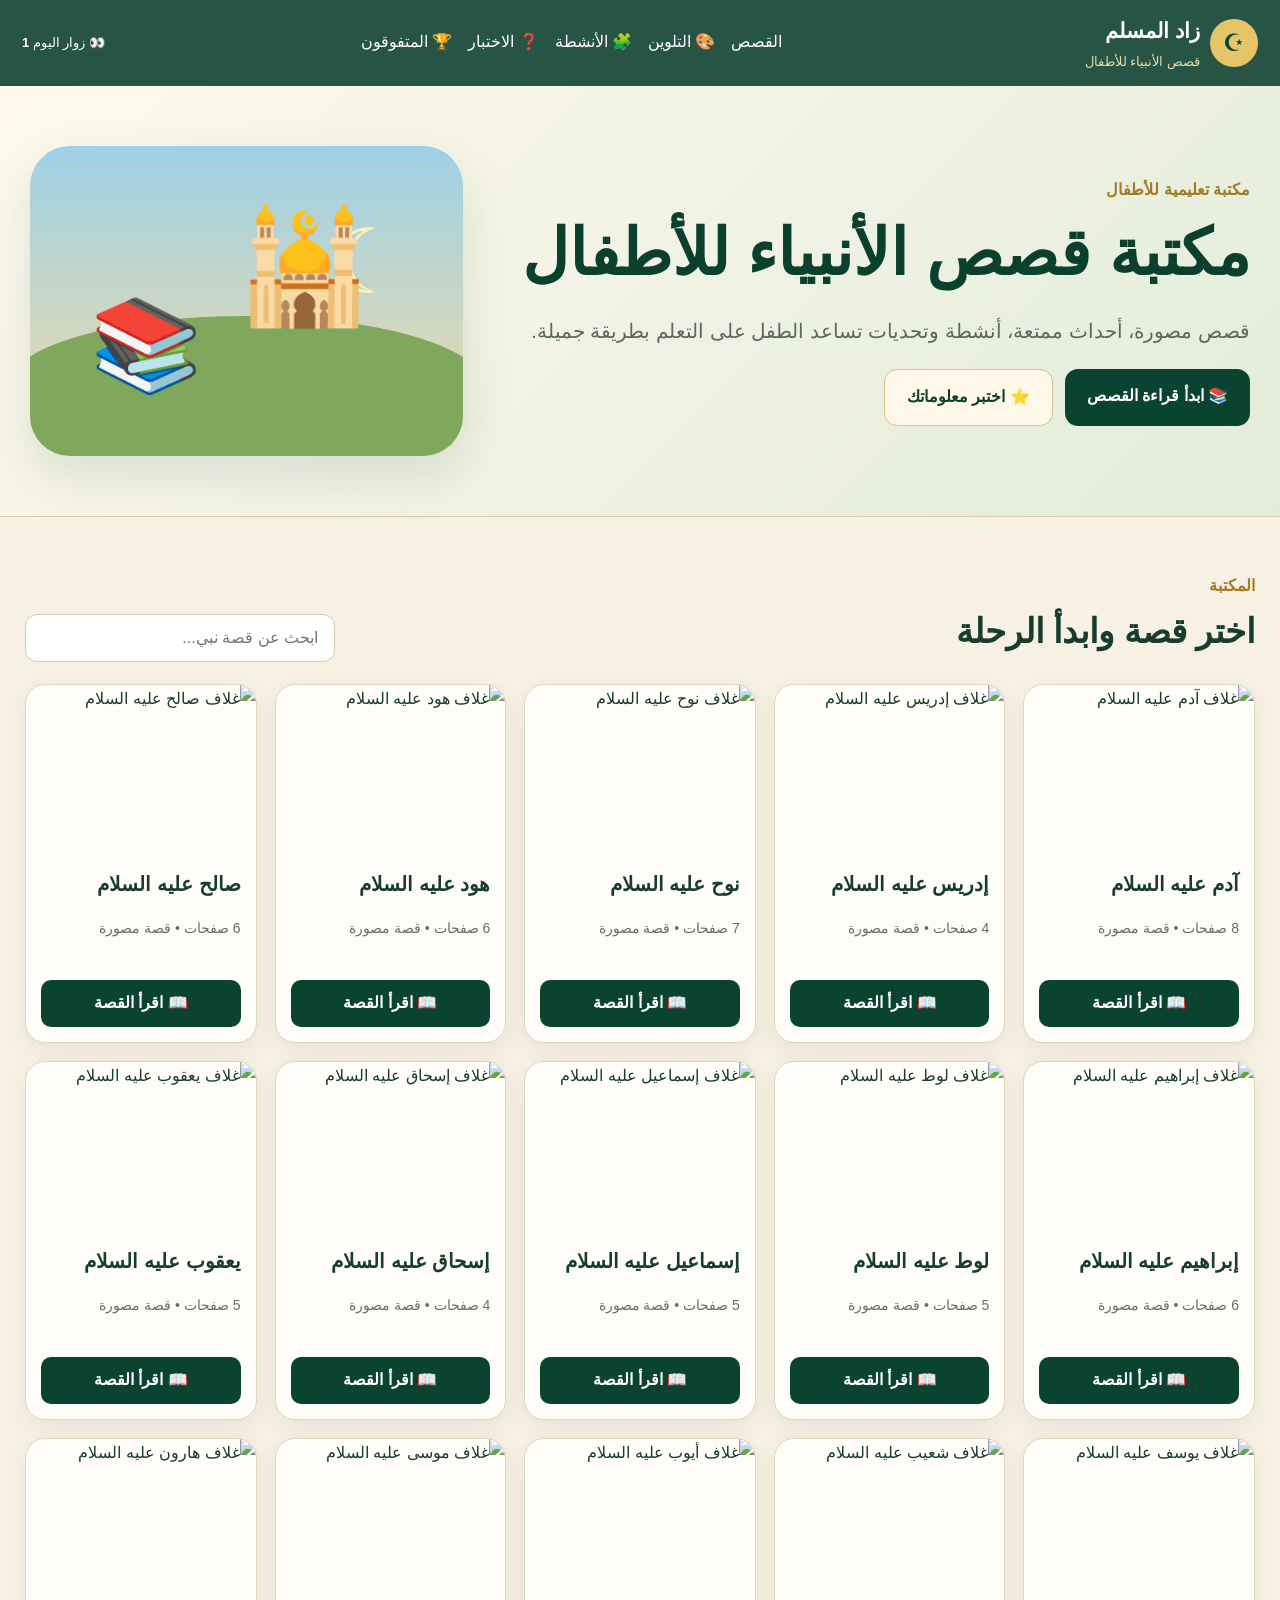
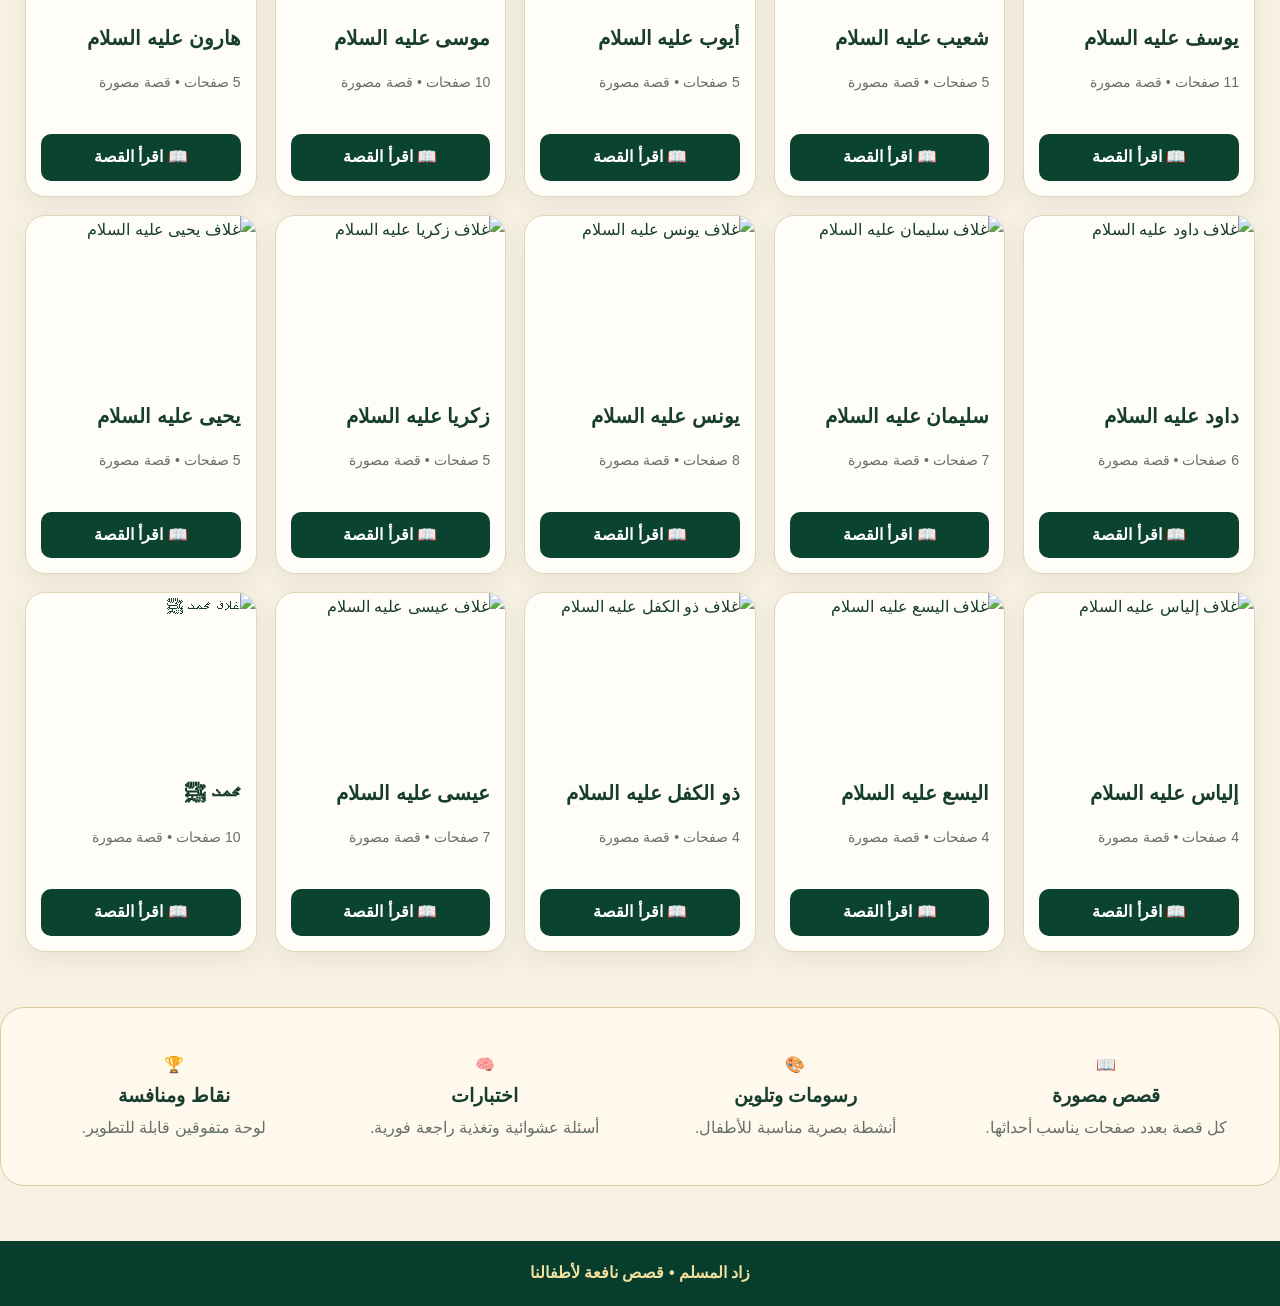
==== index.html @ 781643db "Add files via upload" ====
<!doctype html><html lang="ar" dir="rtl"><head>
<meta charset="utf-8"><meta name="viewport" content="width=device-width,initial-scale=1">
<title>زاد المسلم | مكتبة قصص الأنبياء للأطفال</title><meta name="description" content="مكتبة قصص الأنبياء للأطفال مع أنشطة وتلوين واختبارات تفاعلية.">
<link rel="stylesheet" href="style.css"></head><body>
<header class="site-header"><div class="topbar">
<a class="brand" href="index.html"><span class="logo">☪</span><span><b>زاد المسلم</b><small>قصص الأنبياء للأطفال</small></span></a>
<nav><a href="#stories">القصص</a><a href="coloring.html">🎨 التلوين</a><a href="activities.html">🧩 الأنشطة</a><a href="quiz.html">❓ الاختبار</a><a href="leaderboard.html">🏆 المتفوقون</a></nav>
<div class="stats">👀 زوار اليوم <b id="visits">0</b></div></div></header>
<section class="hero"><div class="hero-inner"><div><span class="pill">مكتبة تعليمية للأطفال</span><h1>مكتبة قصص الأنبياء للأطفال</h1><p>قصص مصورة، أحداث ممتعة، أنشطة وتحديات تساعد الطفل على التعلم بطريقة جميلة.</p><div class="hero-actions"><a class="btn" href="#stories">📚 ابدأ قراءة القصص</a><a class="btn ghost" href="quiz.html">⭐ اختبر معلوماتك</a></div></div><div class="hero-art"><div class="moon">☾</div><div class="mosque">🕌</div><div class="book">📚</div></div></div></section>
<main>
<section id="stories" class="section"><div class="section-head"><div><span class="eyebrow">المكتبة</span><h2>اختر قصة وابدأ الرحلة</h2></div><input id="search" placeholder="ابحث عن قصة نبي..."></div><div id="storyGrid" class="story-grid"></div></section>
<section class="features"><div>📖<b>قصص مصورة</b><span>كل قصة بعدد صفحات يناسب أحداثها.</span></div><div>🎨<b>رسومات وتلوين</b><span>أنشطة بصرية مناسبة للأطفال.</span></div><div>🧠<b>اختبارات</b><span>أسئلة عشوائية وتغذية راجعة فورية.</span></div><div>🏆<b>نقاط ومنافسة</b><span>لوحة متفوقين قابلة للتطوير.</span></div></section>
</main><footer>زاد المسلم • قصص نافعة لأطفالنا</footer>
<script src="app.js"></script></body></html>
---- style.css ----
*{box-sizing:border-box}body{margin:0;background:#f7f1e3;color:#173d2e;font-family:Tahoma,Arial,sans-serif;line-height:1.8}.site-header{position:sticky;top:0;z-index:10;background:#083d2cdd;backdrop-filter:blur(10px);color:#fff}.topbar{max-width:1400px;margin:auto;padding:12px 22px;display:flex;align-items:center;gap:24px}.brand{display:flex;align-items:center;gap:10px;color:#fff;text-decoration:none;min-width:220px}.brand .logo{width:48px;height:48px;border-radius:50%;background:#e5c568;color:#0b422f;display:grid;place-items:center;font-size:24px}.brand b{display:block;font-size:21px}.brand small{display:block;color:#e8dba9}.topbar nav{display:flex;gap:16px;flex:1;justify-content:center}.topbar nav a,.reader-top a{color:#fff;text-decoration:none}.stats{font-size:13px;white-space:nowrap}.hero{background:linear-gradient(135deg,#fff9ed,#e2ecd9);border-bottom:1px solid #ddceab}.hero-inner{max-width:1400px;margin:auto;padding:60px 30px;display:grid;grid-template-columns:1.4fr .8fr;gap:30px;align-items:center}.pill,.eyebrow{color:#a27b27;font-weight:700}.hero h1{font-size:clamp(34px,5vw,64px);line-height:1.25;margin:8px 0;color:#0b3f2e}.hero p{font-size:20px;color:#59685d;max-width:750px}.hero-actions{display:flex;gap:12px;flex-wrap:wrap}.btn{border:0;background:#0a432f;color:white;padding:13px 22px;border-radius:13px;text-decoration:none;font-weight:700;cursor:pointer;font-size:16px}.btn.ghost{background:#fff8e8;color:#0a432f;border:1px solid #d8c28b}.hero-art{height:310px;border-radius:40px;background:linear-gradient(#9ed0e8,#f2dca7);position:relative;overflow:hidden;box-shadow:0 20px 50px #163c2c20}.hero-art:before{content:"";position:absolute;bottom:0;left:-5%;width:110%;height:45%;background:#7fa85c;border-radius:50% 50% 0 0}.moon{position:absolute;top:35px;right:55px;font-size:90px;color:#fff0ad}.mosque{position:absolute;bottom:90px;right:90px;font-size:110px}.book{position:absolute;bottom:30px;left:60px;font-size:90px}.section{max-width:1400px;margin:auto;padding:55px 25px}.section-head{display:flex;justify-content:space-between;align-items:end;gap:20px;margin-bottom:22px}.section h1,.section h2{margin:0;font-size:34px}.section-head input,.quiz-card input,.quiz-card select{padding:14px 16px;border:1px solid #d8caa8;border-radius:12px;background:#fff;font-size:16px}.section-head input{width:310px}.story-grid{display:grid;grid-template-columns:repeat(5,1fr);gap:18px}.story-card{background:#fffdf8;border:1px solid #e2d6b9;border-radius:20px;overflow:hidden;box-shadow:0 8px 24px #163c2c12;transition:.2s}.story-card:hover{transform:translateY(-4px);box-shadow:0 15px 35px #163c2c20}.story-card img{width:100%;display:block;aspect-ratio:1.38;object-fit:cover}.story-body{padding:15px}.story-body h3{margin:0 0 6px;font-size:20px}.story-body p{color:#667066;font-size:14px;min-height:50px}.story-body a{display:block;text-align:center;background:#0a432f;color:white;padding:9px;border-radius:10px;text-decoration:none;font-weight:bold}.features{max-width:1350px;margin:0 auto 55px;padding:25px;display:grid;grid-template-columns:repeat(4,1fr);gap:15px;background:#fff9ed;border:1px solid #dccb9e;border-radius:24px}.features div{padding:18px;text-align:center}.features b,.features span{display:block}.features b{font-size:19px}.features span{color:#667066}.reader-top{background:#073d2d;color:#fff;padding:14px 5%;display:flex;justify-content:space-between;align-items:center}.reader{max-width:1000px;margin:35px auto;padding:0 20px}.reader-progress{height:8px;background:#e3dac5;border-radius:99px;overflow:hidden;margin-bottom:20px}.reader-progress span{display:block;height:100%;background:#c59b3f;width:0}.page-card{background:#fffdf8;border:1px solid #dfd2b3;border-radius:25px;overflow:hidden;box-shadow:0 15px 45px #163c2c15}.page-card img{width:100%;display:block;background:#eef3df}.page-text{padding:28px}.page-text .tag{color:#a27b27;font-weight:bold}.page-text h1{font-size:34px;margin:4px 0}.page-text p{font-size:20px;color:#536157}.reader-controls{display:flex;justify-content:space-between;align-items:center;margin-top:18px}.reader-controls button{border:0;background:#0a432f;color:white;padding:11px 18px;border-radius:12px;cursor:pointer}.reader-controls button:disabled{opacity:.4}.color-grid{display:grid;grid-template-columns:repeat(4,1fr);gap:20px}.color-card{background:#fff;border:1px solid #ded3ba;border-radius:20px;padding:15px;text-align:center}.color-card img{width:100%;background:white}.color-card a{display:block;background:#0a432f;color:#fff;text-decoration:none;padding:9px;border-radius:10px}.activity-grid{display:grid;grid-template-columns:repeat(3,1fr);gap:20px}.activity{background:#fffdf8;border:1px solid #dfd2b3;border-radius:22px;padding:35px;text-decoration:none;color:#173d2e;display:flex;flex-direction:column;gap:6px;text-align:center;font-size:42px}.activity b{font-size:22px}.activity span{font-size:15px;color:#69736b}.quiz-wrap{max-width:800px;margin:50px auto;padding:0 20px}.quiz-card,.leader-card{background:#fffdf8;border:1px solid #dfd2b3;border-radius:25px;padding:30px;box-shadow:0 15px 40px #163c2c12}.quiz-card{display:flex;flex-direction:column;gap:15px}.quiz-card h1{margin:0;font-size:38px}.quiz-card h2{font-size:27px}.quiz-meta{display:flex;justify-content:space-between;color:#8b6b27;font-weight:bold}.hidden{display:none!important}#feedback{padding:15px;border-radius:12px;font-weight:bold;min-height:25px}.success{background:#e3f2df;color:#27633c}.error{background:#f9e5df;color:#8b3d2c}.leader-card table{width:100%;border-collapse:collapse}.leader-card th,.leader-card td{padding:12px;border-bottom:1px solid #e5dcc7;text-align:center}.leader-card th{background:#f1e8d1}footer{background:#073d2d;color:#f1df9e;text-align:center;padding:18px;font-weight:bold}@media(max-width:1100px){.story-grid{grid-template-columns:repeat(3,1fr)}.topbar nav{display:none}.color-grid{grid-template-columns:repeat(2,1fr)}}@media(max-width:750px){.hero-inner{grid-template-columns:1fr}.features{grid-template-columns:1fr 1fr}.story-grid{grid-template-columns:repeat(2,1fr)}.section-head{display:block}.section-head input{margin-top:15px;width:100%}.activity-grid{grid-template-columns:1fr}.hero-art{height:230px}}@media(max-width:500px){.story-grid,.color-grid,.features{grid-template-columns:1fr}.brand{min-width:auto}.stats{display:none}.hero h1{font-size:35px}.page-text h1{font-size:27px}}
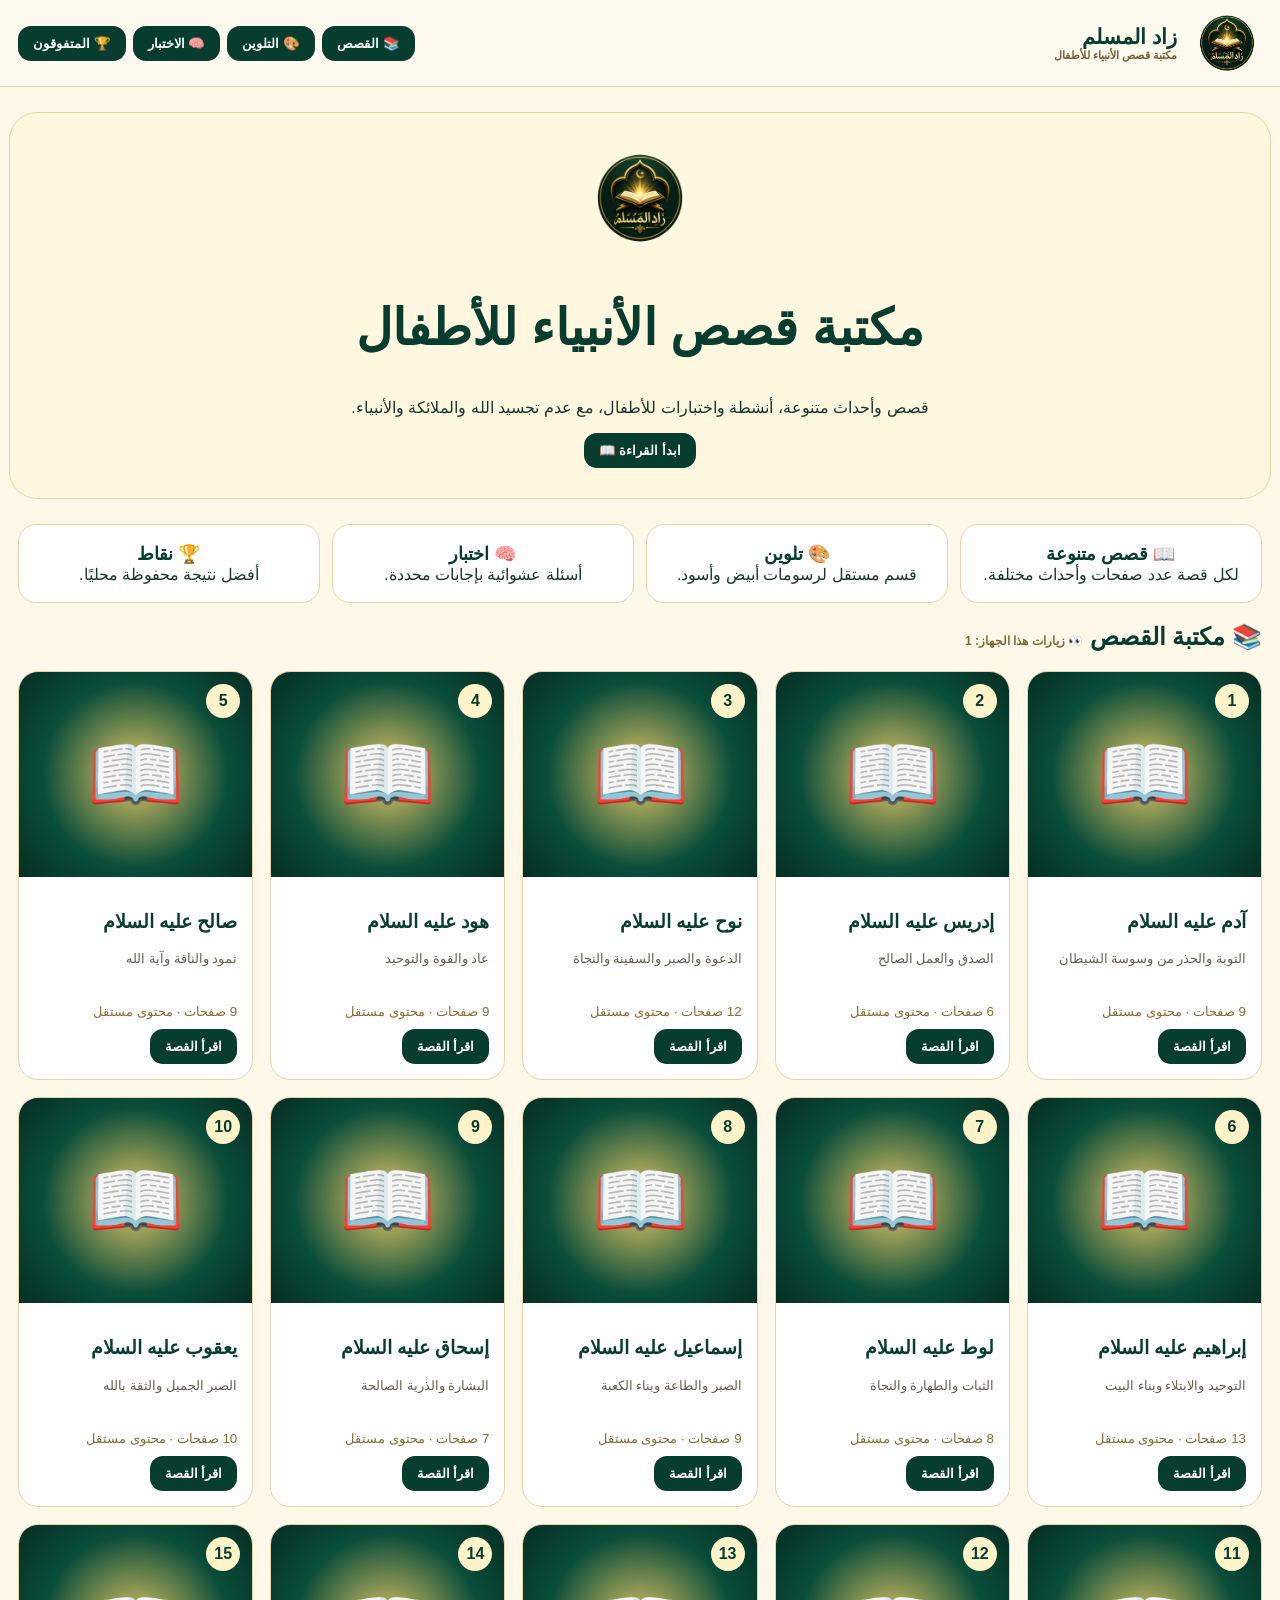
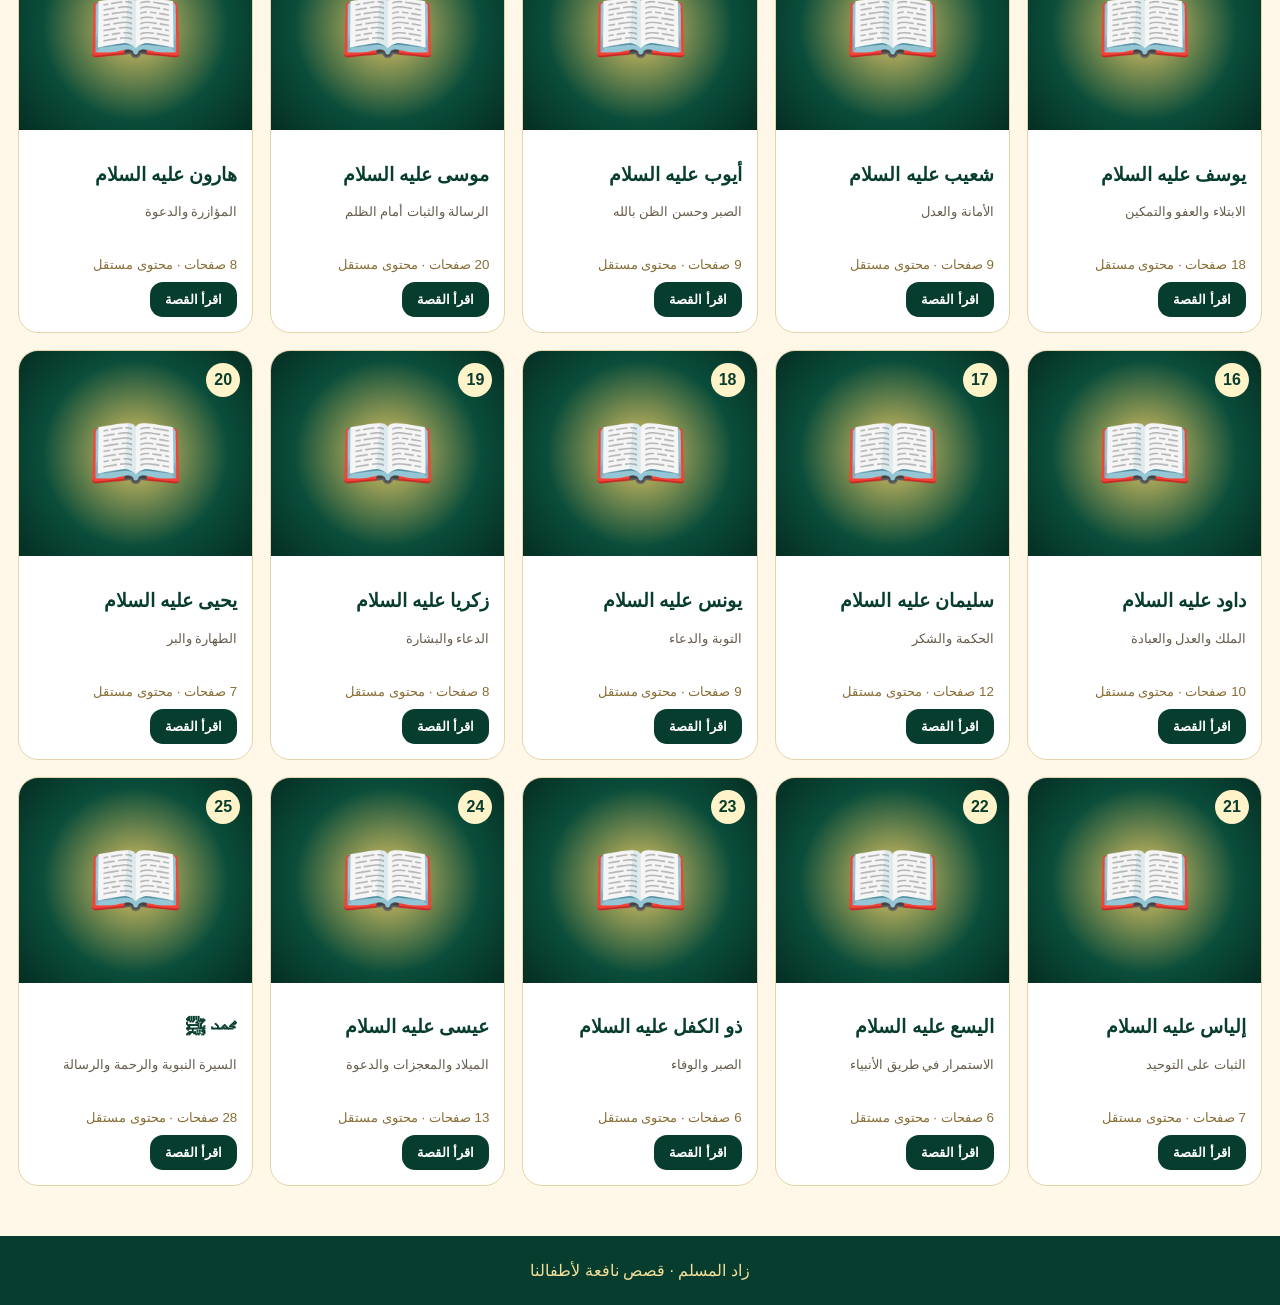
==== commit fee48407: "Add files via upload" ====
--- a/index.html
+++ b/index.html
@@ -1,14 +1,14 @@
-<!doctype html><html lang="ar" dir="rtl"><head>
-<meta charset="utf-8"><meta name="viewport" content="width=device-width,initial-scale=1">
-<title>زاد المسلم | مكتبة قصص الأنبياء للأطفال</title><meta name="description" content="مكتبة قصص الأنبياء للأطفال مع أنشطة وتلوين واختبارات تفاعلية.">
-<link rel="stylesheet" href="style.css"></head><body>
-<header class="site-header"><div class="topbar">
-<a class="brand" href="index.html"><span class="logo">☪</span><span><b>زاد المسلم</b><small>قصص الأنبياء للأطفال</small></span></a>
-<nav><a href="#stories">القصص</a><a href="coloring.html">🎨 التلوين</a><a href="activities.html">🧩 الأنشطة</a><a href="quiz.html">❓ الاختبار</a><a href="leaderboard.html">🏆 المتفوقون</a></nav>
-<div class="stats">👀 زوار اليوم <b id="visits">0</b></div></div></header>
-<section class="hero"><div class="hero-inner"><div><span class="pill">مكتبة تعليمية للأطفال</span><h1>مكتبة قصص الأنبياء للأطفال</h1><p>قصص مصورة، أحداث ممتعة، أنشطة وتحديات تساعد الطفل على التعلم بطريقة جميلة.</p><div class="hero-actions"><a class="btn" href="#stories">📚 ابدأ قراءة القصص</a><a class="btn ghost" href="quiz.html">⭐ اختبر معلوماتك</a></div></div><div class="hero-art"><div class="moon">☾</div><div class="mosque">🕌</div><div class="book">📚</div></div></div></section>
-<main>
-<section id="stories" class="section"><div class="section-head"><div><span class="eyebrow">المكتبة</span><h2>اختر قصة وابدأ الرحلة</h2></div><input id="search" placeholder="ابحث عن قصة نبي..."></div><div id="storyGrid" class="story-grid"></div></section>
-<section class="features"><div>📖<b>قصص مصورة</b><span>كل قصة بعدد صفحات يناسب أحداثها.</span></div><div>🎨<b>رسومات وتلوين</b><span>أنشطة بصرية مناسبة للأطفال.</span></div><div>🧠<b>اختبارات</b><span>أسئلة عشوائية وتغذية راجعة فورية.</span></div><div>🏆<b>نقاط ومنافسة</b><span>لوحة متفوقين قابلة للتطوير.</span></div></section>
-</main><footer>زاد المسلم • قصص نافعة لأطفالنا</footer>
-<script src="app.js"></script></body></html>+<!doctype html><html lang="ar" dir="rtl"><head><meta charset="utf-8"><meta name="viewport" content="width=device-width,initial-scale=1"><title>زاد المسلم | مكتبة قصص الأنبياء للأطفال</title>
+<style>
+body{margin:0;font-family:Arial,sans-serif;background:#fff8e8;color:#17372d}header{background:#fffaf0;border-bottom:1px solid #e6d4a9;position:sticky;top:0;z-index:5}.nav{max-width:1250px;margin:auto;padding:8px 18px;display:flex;align-items:center;gap:15px}.logo{width:70px;height:70px;object-fit:contain}.brand{font-size:21px;font-weight:900;color:#073d2e}.brand small{display:block;font-size:11px;color:#765f35}nav{margin-right:auto;display:flex;gap:7px}button{border:0;border-radius:13px;padding:10px 15px;background:#073d2e;color:#fff;font-weight:bold;cursor:pointer}.hero{max-width:1200px;margin:25px auto;padding:30px;text-align:center;border:1px solid #e6d4a9;border-radius:28px;background:#fff7df}.hero img{width:110px}h1{color:#073d2e;font-size:clamp(28px,5vw,50px)}main{max-width:1250px;margin:auto;padding:0 18px 50px}.features{display:grid;grid-template-columns:repeat(auto-fit,minmax(200px,1fr));gap:12px;margin:20px 0}.feature{padding:18px;text-align:center;background:#fff;border:1px solid #e6d4a9;border-radius:18px}.feature b{display:block;color:#073d2e;font-size:18px}.grid{display:grid;grid-template-columns:repeat(auto-fit,minmax(220px,1fr));gap:17px}.card{background:#fff;border:1px solid #e6d4a9;border-radius:20px;overflow:hidden}.cover{height:205px;background:radial-gradient(circle,#e8c965,#0a4d3a 60%,#052e23);display:grid;place-items:center;position:relative;color:#fff1bd}.cover span{font-size:78px}.cover b{position:absolute;top:12px;right:12px;background:#fff3c9;color:#073d2e;border-radius:50%;width:34px;height:34px;display:grid;place-items:center}.body{padding:15px}.body h3{color:#073d2e}.body p{font-size:13px;min-height:40px;color:#665d4d}.body small{display:block;margin-bottom:10px;color:#876d35}.modal{position:fixed;inset:0;background:#00140dcc;display:none;align-items:center;justify-content:center;padding:15px;z-index:20}.modal.on{display:flex}.panel{background:#fffaf0;border-radius:24px;padding:22px;max-width:900px;width:100%;max-height:92vh;overflow:auto;position:relative}.x{position:absolute;left:12px;top:12px;border-radius:50%;background:#eadfc7;color:#073d2e}.bar{height:9px;background:#eadfca;border-radius:8px;overflow:hidden}.bar i{display:block;height:100%;background:#d7ad42}.scene{height:320px;margin:15px 0;border-radius:20px;background:linear-gradient(135deg,#0a4d3a,#e4bf61,#fff0b7);display:grid;place-items:center;color:#fff;font-size:35px;text-align:center}.scene small{display:block;font-size:14px;background:#ffffffdd;color:#25453a;padding:8px;border-radius:10px}.text{font-size:18px;line-height:2}.navbtn{display:flex;justify-content:space-between;align-items:center}.opt{display:block;width:100%;margin:9px 0;text-align:right;background:#f1e8d3;color:#073d2e}.good{background:#dff3e5;color:#126138;padding:12px;border-radius:10px}.bad{background:#fde0dc;color:#9d2d20;padding:12px;border-radius:10px}.paint{display:grid;grid-template-columns:repeat(auto-fit,minmax(160px,1fr));gap:14px}.paint>div{background:#fff;border:1px dashed #555;border-radius:15px;padding:12px;text-align:center}.line{height:140px;border:2px solid #222;border-radius:10px;display:grid;place-items:center;font-size:75px;filter:grayscale(1)}footer{background:#073d2e;color:#f5df9b;text-align:center;padding:25px}@media(max-width:700px){nav{display:none}.logo{width:58px;height:58px}.scene{height:230px}}
+</style></head><body>
+<header><div class="nav"><img class="logo" src="assets/logo.png"><div class="brand">زاد المسلم<small>مكتبة قصص الأنبياء للأطفال</small></div><nav><button onclick="go('library')">📚 القصص</button><button onclick="paint()">🎨 التلوين</button><button onclick="quiz()">🧠 الاختبار</button><button onclick="rank()">🏆 المتفوقون</button></nav></div></header>
+<section class="hero"><img src="assets/logo.png"><h1>مكتبة قصص الأنبياء للأطفال</h1><p>قصص وأحداث متنوعة، أنشطة واختبارات للأطفال، مع عدم تجسيد الله والملائكة والأنبياء.</p><button onclick="go('library')">ابدأ القراءة 📖</button></section>
+<main><div class="features"><div class="feature"><b>📖 قصص متنوعة</b>لكل قصة عدد صفحات وأحداث مختلفة.</div><div class="feature"><b>🎨 تلوين</b>قسم مستقل لرسومات أبيض وأسود.</div><div class="feature"><b>🧠 اختبار</b>أسئلة عشوائية بإجابات محددة.</div><div class="feature"><b>🏆 نقاط</b>أفضل نتيجة محفوظة محليًا.</div></div><section id="library"><h2 style="color:#073d2e">📚 مكتبة القصص <span id="visits" style="font-size:12px;color:#806a38"></span></h2><div class="grid"><article class="card"><div class="cover"><b>1</b><span>📖</span></div><div class="body"><h3>آدم عليه السلام</h3><p>التوبة والحذر من وسوسة الشيطان</p><small>9 صفحات · محتوى مستقل</small><button onclick="readStory(1)">اقرأ القصة</button></div></article><article class="card"><div class="cover"><b>2</b><span>📖</span></div><div class="body"><h3>إدريس عليه السلام</h3><p>الصدق والعمل الصالح</p><small>6 صفحات · محتوى مستقل</small><button onclick="readStory(2)">اقرأ القصة</button></div></article><article class="card"><div class="cover"><b>3</b><span>📖</span></div><div class="body"><h3>نوح عليه السلام</h3><p>الدعوة والصبر والسفينة والنجاة</p><small>12 صفحات · محتوى مستقل</small><button onclick="readStory(3)">اقرأ القصة</button></div></article><article class="card"><div class="cover"><b>4</b><span>📖</span></div><div class="body"><h3>هود عليه السلام</h3><p>عاد والقوة والتوحيد</p><small>9 صفحات · محتوى مستقل</small><button onclick="readStory(4)">اقرأ القصة</button></div></article><article class="card"><div class="cover"><b>5</b><span>📖</span></div><div class="body"><h3>صالح عليه السلام</h3><p>ثمود والناقة وآية الله</p><small>9 صفحات · محتوى مستقل</small><button onclick="readStory(5)">اقرأ القصة</button></div></article><article class="card"><div class="cover"><b>6</b><span>📖</span></div><div class="body"><h3>إبراهيم عليه السلام</h3><p>التوحيد والابتلاء وبناء البيت</p><small>13 صفحات · محتوى مستقل</small><button onclick="readStory(6)">اقرأ القصة</button></div></article><article class="card"><div class="cover"><b>7</b><span>📖</span></div><div class="body"><h3>لوط عليه السلام</h3><p>الثبات والطهارة والنجاة</p><small>8 صفحات · محتوى مستقل</small><button onclick="readStory(7)">اقرأ القصة</button></div></article><article class="card"><div class="cover"><b>8</b><span>📖</span></div><div class="body"><h3>إسماعيل عليه السلام</h3><p>الصبر والطاعة وبناء الكعبة</p><small>9 صفحات · محتوى مستقل</small><button onclick="readStory(8)">اقرأ القصة</button></div></article><article class="card"><div class="cover"><b>9</b><span>📖</span></div><div class="body"><h3>إسحاق عليه السلام</h3><p>البشارة والذرية الصالحة</p><small>7 صفحات · محتوى مستقل</small><button onclick="readStory(9)">اقرأ القصة</button></div></article><article class="card"><div class="cover"><b>10</b><span>📖</span></div><div class="body"><h3>يعقوب عليه السلام</h3><p>الصبر الجميل والثقة بالله</p><small>10 صفحات · محتوى مستقل</small><button onclick="readStory(10)">اقرأ القصة</button></div></article><article class="card"><div class="cover"><b>11</b><span>📖</span></div><div class="body"><h3>يوسف عليه السلام</h3><p>الابتلاء والعفو والتمكين</p><small>18 صفحات · محتوى مستقل</small><button onclick="readStory(11)">اقرأ القصة</button></div></article><article class="card"><div class="cover"><b>12</b><span>📖</span></div><div class="body"><h3>شعيب عليه السلام</h3><p>الأمانة والعدل</p><small>9 صفحات · محتوى مستقل</small><button onclick="readStory(12)">اقرأ القصة</button></div></article><article class="card"><div class="cover"><b>13</b><span>📖</span></div><div class="body"><h3>أيوب عليه السلام</h3><p>الصبر وحسن الظن بالله</p><small>9 صفحات · محتوى مستقل</small><button onclick="readStory(13)">اقرأ القصة</button></div></article><article class="card"><div class="cover"><b>14</b><span>📖</span></div><div class="body"><h3>موسى عليه السلام</h3><p>الرسالة والثبات أمام الظلم</p><small>20 صفحات · محتوى مستقل</small><button onclick="readStory(14)">اقرأ القصة</button></div></article><article class="card"><div class="cover"><b>15</b><span>📖</span></div><div class="body"><h3>هارون عليه السلام</h3><p>المؤازرة والدعوة</p><small>8 صفحات · محتوى مستقل</small><button onclick="readStory(15)">اقرأ القصة</button></div></article><article class="card"><div class="cover"><b>16</b><span>📖</span></div><div class="body"><h3>داود عليه السلام</h3><p>الملك والعدل والعبادة</p><small>10 صفحات · محتوى مستقل</small><button onclick="readStory(16)">اقرأ القصة</button></div></article><article class="card"><div class="cover"><b>17</b><span>📖</span></div><div class="body"><h3>سليمان عليه السلام</h3><p>الحكمة والشكر</p><small>12 صفحات · محتوى مستقل</small><button onclick="readStory(17)">اقرأ القصة</button></div></article><article class="card"><div class="cover"><b>18</b><span>📖</span></div><div class="body"><h3>يونس عليه السلام</h3><p>التوبة والدعاء</p><small>9 صفحات · محتوى مستقل</small><button onclick="readStory(18)">اقرأ القصة</button></div></article><article class="card"><div class="cover"><b>19</b><span>📖</span></div><div class="body"><h3>زكريا عليه السلام</h3><p>الدعاء والبشارة</p><small>8 صفحات · محتوى مستقل</small><button onclick="readStory(19)">اقرأ القصة</button></div></article><article class="card"><div class="cover"><b>20</b><span>📖</span></div><div class="body"><h3>يحيى عليه السلام</h3><p>الطهارة والبر</p><small>7 صفحات · محتوى مستقل</small><button onclick="readStory(20)">اقرأ القصة</button></div></article><article class="card"><div class="cover"><b>21</b><span>📖</span></div><div class="body"><h3>إلياس عليه السلام</h3><p>الثبات على التوحيد</p><small>7 صفحات · محتوى مستقل</small><button onclick="readStory(21)">اقرأ القصة</button></div></article><article class="card"><div class="cover"><b>22</b><span>📖</span></div><div class="body"><h3>اليسع عليه السلام</h3><p>الاستمرار في طريق الأنبياء</p><small>6 صفحات · محتوى مستقل</small><button onclick="readStory(22)">اقرأ القصة</button></div></article><article class="card"><div class="cover"><b>23</b><span>📖</span></div><div class="body"><h3>ذو الكفل عليه السلام</h3><p>الصبر والوفاء</p><small>6 صفحات · محتوى مستقل</small><button onclick="readStory(23)">اقرأ القصة</button></div></article><article class="card"><div class="cover"><b>24</b><span>📖</span></div><div class="body"><h3>عيسى عليه السلام</h3><p>الميلاد والمعجزات والدعوة</p><small>13 صفحات · محتوى مستقل</small><button onclick="readStory(24)">اقرأ القصة</button></div></article><article class="card"><div class="cover"><b>25</b><span>📖</span></div><div class="body"><h3>محمد ﷺ</h3><p>السيرة النبوية والرحمة والرسالة</p><small>28 صفحات · محتوى مستقل</small><button onclick="readStory(25)">اقرأ القصة</button></div></article></div></section></main>
+<footer>زاد المسلم · قصص نافعة لأطفالنا</footer>
+<div class="modal" id="modal"><div class="panel"><button class="x" onclick="closeM()">×</button><div id="modalBody"></div></div></div>
+<script>const DATA={"stories": [{"id": 1, "title": "آدم عليه السلام", "description": "التوبة والحذر من وسوسة الشيطان", "pages": [{"title": "المقدمة — آدم عليه السلام", "text": "نتابع في هذه الصفحة حدثًا من أحداث قصة آدم عليه السلام. نقرأ بهدوء ونتأمل في معاني الطاعة والصبر وحسن الخلق، ثم ننتقل إلى الحدث التالي. لكل قصة أحداثها وعدد صفحاتها المختلف.", "image": "assets/illustrations/story-01.jpg", "prompt": "premium 3D cinematic children's storybook illustration, آدم عليه السلام, المقدمة, ancient Middle Eastern environment, detailed architecture and nature, beautiful animated-film quality, warm lighting, no text, no depiction of Allah, no angels, no prophets"}, {"title": "بداية الحدث — آدم عليه السلام", "text": "نتابع في هذه الصفحة حدثًا من أحداث قصة آدم عليه السلام. نقرأ بهدوء ونتأمل في معاني الطاعة والصبر وحسن الخلق، ثم ننتقل إلى الحدث التالي. لكل قصة أحداثها وعدد صفحاتها المختلف.", "image": "assets/illustrations/story-01.jpg", "prompt": "premium 3D cinematic children's storybook illustration, آدم عليه السلام, بداية الحدث, ancient Middle Eastern environment, detailed architecture and nature, beautiful animated-film quality, warm lighting, no text, no depiction of Allah, no angels, no prophets"}, {"title": "الدعوة — آدم عليه السلام", "text": "نتابع في هذه الصفحة حدثًا من أحداث قصة آدم عليه السلام. نقرأ بهدوء ونتأمل في معاني الطاعة والصبر وحسن الخلق، ثم ننتقل إلى الحدث التالي. لكل قصة أحداثها وعدد صفحاتها المختلف.", "image": "assets/illustrations/story-01.jpg", "prompt": "premium 3D cinematic children's storybook illustration, آدم عليه السلام, الدعوة, ancient Middle Eastern environment, detailed architecture and nature, beautiful animated-film quality, warm lighting, no text, no depiction of Allah, no angels, no prophets"}, {"title": "موقف صعب — آدم عليه السلام", "text": "نتابع في هذه الصفحة حدثًا من أحداث قصة آدم عليه السلام. نقرأ بهدوء ونتأمل في معاني الطاعة والصبر وحسن الخلق، ثم ننتقل إلى الحدث التالي. لكل قصة أحداثها وعدد صفحاتها المختلف.", "image": "assets/illustrations/story-01.jpg", "prompt": "premium 3D cinematic children's storybook illustration, آدم عليه السلام, موقف صعب, ancient Middle Eastern environment, detailed architecture and nature, beautiful animated-film quality, warm lighting, no text, no depiction of Allah, no angels, no prophets"}, {"title": "الصبر والثبات — آدم عليه السلام", "text": "نتابع في هذه الصفحة حدثًا من أحداث قصة آدم عليه السلام. نقرأ بهدوء ونتأمل في معاني الطاعة والصبر وحسن الخلق، ثم ننتقل إلى الحدث التالي. لكل قصة أحداثها وعدد صفحاتها المختلف.", "image": "assets/illustrations/story-01.jpg", "prompt": "premium 3D cinematic children's storybook illustration, آدم عليه السلام, الصبر والثبات, ancient Middle Eastern environment, detailed architecture and nature, beautiful animated-film quality, warm lighting, no text, no depiction of Allah, no angels, no prophets"}, {"title": "تطور الأحداث — آدم عليه السلام", "text": "نتابع في هذه الصفحة حدثًا من أحداث قصة آدم عليه السلام. نقرأ بهدوء ونتأمل في معاني الطاعة والصبر وحسن الخلق، ثم ننتقل إلى الحدث التالي. لكل قصة أحداثها وعدد صفحاتها المختلف.", "image": "assets/illustrations/story-01.jpg", "prompt": "premium 3D cinematic children's storybook illustration, آدم عليه السلام, تطور الأحداث, ancient Middle Eastern environment, detailed architecture and nature, beautiful animated-film quality, warm lighting, no text, no depiction of Allah, no angels, no prophets"}, {"title": "موقف مهم — آدم عليه السلام", "text": "نتابع في هذه الصفحة حدثًا من أحداث قصة آدم عليه السلام. نقرأ بهدوء ونتأمل في معاني الطاعة والصبر وحسن الخلق، ثم ننتقل إلى الحدث التالي. لكل قصة أحداثها وعدد صفحاتها المختلف.", "image": "assets/illustrations/story-01.jpg", "prompt": "premium 3D cinematic children's storybook illustration, آدم عليه السلام, موقف مهم, ancient Middle Eastern environment, detailed architecture and nature, beautiful animated-film quality, warm lighting, no text, no depiction of Allah, no angels, no prophets"}, {"title": "الفرج والنجاة — آدم عليه السلام", "text": "نتابع في هذه الصفحة حدثًا من أحداث قصة آدم عليه السلام. نقرأ بهدوء ونتأمل في معاني الطاعة والصبر وحسن الخلق، ثم ننتقل إلى الحدث التالي. لكل قصة أحداثها وعدد صفحاتها المختلف.", "image": "assets/illustrations/story-01.jpg", "prompt": "premium 3D cinematic children's storybook illustration, آدم عليه السلام, الفرج والنجاة, ancient Middle Eastern environment, detailed architecture and nature, beautiful animated-film quality, warm lighting, no text, no depiction of Allah, no angels, no prophets"}, {"title": "العبرة — آدم عليه السلام", "text": "نتابع في هذه الصفحة حدثًا من أحداث قصة آدم عليه السلام. نقرأ بهدوء ونتأمل في معاني الطاعة والصبر وحسن الخلق، ثم ننتقل إلى الحدث التالي. لكل قصة أحداثها وعدد صفحاتها المختلف.", "image": "assets/illustrations/story-01.jpg", "prompt": "premium 3D cinematic children's storybook illustration, آدم عليه السلام, العبرة, ancient Middle Eastern environment, detailed architecture and nature, beautiful animated-film quality, warm lighting, no text, no depiction of Allah, no angels, no prophets"}]}, {"id": 2, "title": "إدريس عليه السلام", "description": "الصدق والعمل الصالح", "pages": [{"title": "المقدمة — إدريس عليه السلام", "text": "نتابع في هذه الصفحة حدثًا من أحداث قصة إدريس عليه السلام. نقرأ بهدوء ونتأمل في معاني الطاعة والصبر وحسن الخلق، ثم ننتقل إلى الحدث التالي. لكل قصة أحداثها وعدد صفحاتها المختلف.", "image": "assets/illustrations/story-02.jpg", "prompt": "premium 3D cinematic children's storybook illustration, إدريس عليه السلام, المقدمة, ancient Middle Eastern environment, detailed architecture and nature, beautiful animated-film quality, warm lighting, no text, no depiction of Allah, no angels, no prophets"}, {"title": "بداية الحدث — إدريس عليه السلام", "text": "نتابع في هذه الصفحة حدثًا من أحداث قصة إدريس عليه السلام. نقرأ بهدوء ونتأمل في معاني الطاعة والصبر وحسن الخلق، ثم ننتقل إلى الحدث التالي. لكل قصة أحداثها وعدد صفحاتها المختلف.", "image": "assets/illustrations/story-02.jpg", "prompt": "premium 3D cinematic children's storybook illustration, إدريس عليه السلام, بداية الحدث, ancient Middle Eastern environment, detailed architecture and nature, beautiful animated-film quality, warm lighting, no text, no depiction of Allah, no angels, no prophets"}, {"title": "الدعوة — إدريس عليه السلام", "text": "نتابع في هذه الصفحة حدثًا من أحداث قصة إدريس عليه السلام. نقرأ بهدوء ونتأمل في معاني الطاعة والصبر وحسن الخلق، ثم ننتقل إلى الحدث التالي. لكل قصة أحداثها وعدد صفحاتها المختلف.", "image": "assets/illustrations/story-02.jpg", "prompt": "premium 3D cinematic children's storybook illustration, إدريس عليه السلام, الدعوة, ancient Middle Eastern environment, detailed architecture and nature, beautiful animated-film quality, warm lighting, no text, no depiction of Allah, no angels, no prophets"}, {"title": "موقف صعب — إدريس عليه السلام", "text": "نتابع في هذه الصفحة حدثًا من أحداث قصة إدريس عليه السلام. نقرأ بهدوء ونتأمل في معاني الطاعة والصبر وحسن الخلق، ثم ننتقل إلى الحدث التالي. لكل قصة أحداثها وعدد صفحاتها المختلف.", "image": "assets/illustrations/story-02.jpg", "prompt": "premium 3D cinematic children's storybook illustration, إدريس عليه السلام, موقف صعب, ancient Middle Eastern environment, detailed architecture and nature, beautiful animated-film quality, warm lighting, no text, no depiction of Allah, no angels, no prophets"}, {"title": "الصبر والثبات — إدريس عليه السلام", "text": "نتابع في هذه الصفحة حدثًا من أحداث قصة إدريس عليه السلام. نقرأ بهدوء ونتأمل في معاني الطاعة والصبر وحسن الخلق، ثم ننتقل إلى الحدث التالي. لكل قصة أحداثها وعدد صفحاتها المختلف.", "image": "assets/illustrations/story-02.jpg", "prompt": "premium 3D cinematic children's storybook illustration, إدريس عليه السلام, الصبر والثبات, ancient Middle Eastern environment, detailed architecture and nature, beautiful animated-film quality, warm lighting, no text, no depiction of Allah, no angels, no prophets"}, {"title": "تطور الأحداث — إدريس عليه السلام", "text": "نتابع في هذه الصفحة حدثًا من أحداث قصة إدريس عليه السلام. نقرأ بهدوء ونتأمل في معاني الطاعة والصبر وحسن الخلق، ثم ننتقل إلى الحدث التالي. لكل قصة أحداثها وعدد صفحاتها المختلف.", "image": "assets/illustrations/story-02.jpg", "prompt": "premium 3D cinematic children's storybook illustration, إدريس عليه السلام, تطور الأحداث, ancient Middle Eastern environment, detailed architecture and nature, beautiful animated-film quality, warm lighting, no text, no depiction of Allah, no angels, no prophets"}]}, {"id": 3, "title": "نوح عليه السلام", "description": "الدعوة والصبر والسفينة والنجاة", "pages": [{"title": "المقدمة — نوح عليه السلام", "text": "نتابع في هذه الصفحة حدثًا من أحداث قصة نوح عليه السلام. نقرأ بهدوء ونتأمل في معاني الطاعة والصبر وحسن الخلق، ثم ننتقل إلى الحدث التالي. لكل قصة أحداثها وعدد صفحاتها المختلف.", "image": "assets/illustrations/story-03.jpg", "prompt": "premium 3D cinematic children's storybook illustration, نوح عليه السلام, المقدمة, ancient Middle Eastern environment, detailed architecture and nature, beautiful animated-film quality, warm lighting, no text, no depiction of Allah, no angels, no prophets"}, {"title": "بداية الحدث — نوح عليه السلام", "text": "نتابع في هذه الصفحة حدثًا من أحداث قصة نوح عليه السلام. نقرأ بهدوء ونتأمل في معاني الطاعة والصبر وحسن الخلق، ثم ننتقل إلى الحدث التالي. لكل قصة أحداثها وعدد صفحاتها المختلف.", "image": "assets/illustrations/story-03.jpg", "prompt": "premium 3D cinematic children's storybook illustration, نوح عليه السلام, بداية الحدث, ancient Middle Eastern environment, detailed architecture and nature, beautiful animated-film quality, warm lighting, no text, no depiction of Allah, no angels, no prophets"}, {"title": "الدعوة — نوح عليه السلام", "text": "نتابع في هذه الصفحة حدثًا من أحداث قصة نوح عليه السلام. نقرأ بهدوء ونتأمل في معاني الطاعة والصبر وحسن الخلق، ثم ننتقل إلى الحدث التالي. لكل قصة أحداثها وعدد صفحاتها المختلف.", "image": "assets/illustrations/story-03.jpg", "prompt": "premium 3D cinematic children's storybook illustration, نوح عليه السلام, الدعوة, ancient Middle Eastern environment, detailed architecture and nature, beautiful animated-film quality, warm lighting, no text, no depiction of Allah, no angels, no prophets"}, {"title": "موقف صعب — نوح عليه السلام", "text": "نتابع في هذه الصفحة حدثًا من أحداث قصة نوح عليه السلام. نقرأ بهدوء ونتأمل في معاني الطاعة والصبر وحسن الخلق، ثم ننتقل إلى الحدث التالي. لكل قصة أحداثها وعدد صفحاتها المختلف.", "image": "assets/illustrations/story-03.jpg", "prompt": "premium 3D cinematic children's storybook illustration, نوح عليه السلام, موقف صعب, ancient Middle Eastern environment, detailed architecture and nature, beautiful animated-film quality, warm lighting, no text, no depiction of Allah, no angels, no prophets"}, {"title": "الصبر والثبات — نوح عليه السلام", "text": "نتابع في هذه الصفحة حدثًا من أحداث قصة نوح عليه السلام. نقرأ بهدوء ونتأمل في معاني الطاعة والصبر وحسن الخلق، ثم ننتقل إلى الحدث التالي. لكل قصة أحداثها وعدد صفحاتها المختلف.", "image": "assets/illustrations/story-03.jpg", "prompt": "premium 3D cinematic children's storybook illustration, نوح عليه السلام, الصبر والثبات, ancient Middle Eastern environment, detailed architecture and nature, beautiful animated-film quality, warm lighting, no text, no depiction of Allah, no angels, no prophets"}, {"title": "تطور الأحداث — نوح عليه السلام", "text": "نتابع في هذه الصفحة حدثًا من أحداث قصة نوح عليه السلام. نقرأ بهدوء ونتأمل في معاني الطاعة والصبر وحسن الخلق، ثم ننتقل إلى الحدث التالي. لكل قصة أحداثها وعدد صفحاتها المختلف.", "image": "assets/illustrations/story-03.jpg", "prompt": "premium 3D cinematic children's storybook illustration, نوح عليه السلام, تطور الأحداث, ancient Middle Eastern environment, detailed architecture and nature, beautiful animated-film quality, warm lighting, no text, no depiction of Allah, no angels, no prophets"}, {"title": "موقف مهم — نوح عليه السلام", "text": "نتابع في هذه الصفحة حدثًا من أحداث قصة نوح عليه السلام. نقرأ بهدوء ونتأمل في معاني الطاعة والصبر وحسن الخلق، ثم ننتقل إلى الحدث التالي. لكل قصة أحداثها وعدد صفحاتها المختلف.", "image": "assets/illustrations/story-03.jpg", "prompt": "premium 3D cinematic children's storybook illustration, نوح عليه السلام, موقف مهم, ancient Middle Eastern environment, detailed architecture and nature, beautiful animated-film quality, warm lighting, no text, no depiction of Allah, no angels, no prophets"}, {"title": "الفرج والنجاة — نوح عليه السلام", "text": "نتابع في هذه الصفحة حدثًا من أحداث قصة نوح عليه السلام. نقرأ بهدوء ونتأمل في معاني الطاعة والصبر وحسن الخلق، ثم ننتقل إلى الحدث التالي. لكل قصة أحداثها وعدد صفحاتها المختلف.", "image": "assets/illustrations/story-03.jpg", "prompt": "premium 3D cinematic children's storybook illustration, نوح عليه السلام, الفرج والنجاة, ancient Middle Eastern environment, detailed architecture and nature, beautiful animated-film quality, warm lighting, no text, no depiction of Allah, no angels, no prophets"}, {"title": "العبرة — نوح عليه السلام", "text": "نتابع في هذه الصفحة حدثًا من أحداث قصة نوح عليه السلام. نقرأ بهدوء ونتأمل في معاني الطاعة والصبر وحسن الخلق، ثم ننتقل إلى الحدث التالي. لكل قصة أحداثها وعدد صفحاتها المختلف.", "image": "assets/illustrations/story-03.jpg", "prompt": "premium 3D cinematic children's storybook illustration, نوح عليه السلام, العبرة, ancient Middle Eastern environment, detailed architecture and nature, beautiful animated-film quality, warm lighting, no text, no depiction of Allah, no angels, no prophets"}, {"title": "درس اليوم — نوح عليه السلام", "text": "نتابع في هذه الصفحة حدثًا من أحداث قصة نوح عليه السلام. نقرأ بهدوء ونتأمل في معاني الطاعة والصبر وحسن الخلق، ثم ننتقل إلى الحدث التالي. لكل قصة أحداثها وعدد صفحاتها المختلف.", "image": "assets/illustrations/story-03.jpg", "prompt": "premium 3D cinematic children's storybook illustration, نوح عليه السلام, درس اليوم, ancient Middle Eastern environment, detailed architecture and nature, beautiful animated-film quality, warm lighting, no text, no depiction of Allah, no angels, no prophets"}, {"title": "المقدمة — نوح عليه السلام", "text": "نتابع في هذه الصفحة حدثًا من أحداث قصة نوح عليه السلام. نقرأ بهدوء ونتأمل في معاني الطاعة والصبر وحسن الخلق، ثم ننتقل إلى الحدث التالي. لكل قصة أحداثها وعدد صفحاتها المختلف.", "image": "assets/illustrations/story-03.jpg", "prompt": "premium 3D cinematic children's storybook illustration, نوح عليه السلام, المقدمة, ancient Middle Eastern environment, detailed architecture and nature, beautiful animated-film quality, warm lighting, no text, no depiction of Allah, no angels, no prophets"}, {"title": "بداية الحدث — نوح عليه السلام", "text": "نتابع في هذه الصفحة حدثًا من أحداث قصة نوح عليه السلام. نقرأ بهدوء ونتأمل في معاني الطاعة والصبر وحسن الخلق، ثم ننتقل إلى الحدث التالي. لكل قصة أحداثها وعدد صفحاتها المختلف.", "image": "assets/illustrations/story-03.jpg", "prompt": "premium 3D cinematic children's storybook illustration, نوح عليه السلام, بداية الحدث, ancient Middle Eastern environment, detailed architecture and nature, beautiful animated-film quality, warm lighting, no text, no depiction of Allah, no angels, no prophets"}]}, {"id": 4, "title": "هود عليه السلام", "description": "عاد والقوة والتوحيد", "pages": [{"title": "المقدمة — هود عليه السلام", "text": "نتابع في هذه الصفحة حدثًا من أحداث قصة هود عليه السلام. نقرأ بهدوء ونتأمل في معاني الطاعة والصبر وحسن الخلق، ثم ننتقل إلى الحدث التالي. لكل قصة أحداثها وعدد صفحاتها المختلف.", "image": "assets/illustrations/story-04.jpg", "prompt": "premium 3D cinematic children's storybook illustration, هود عليه السلام, المقدمة, ancient Middle Eastern environment, detailed architecture and nature, beautiful animated-film quality, warm lighting, no text, no depiction of Allah, no angels, no prophets"}, {"title": "بداية الحدث — هود عليه السلام", "text": "نتابع في هذه الصفحة حدثًا من أحداث قصة هود عليه السلام. نقرأ بهدوء ونتأمل في معاني الطاعة والصبر وحسن الخلق، ثم ننتقل إلى الحدث التالي. لكل قصة أحداثها وعدد صفحاتها المختلف.", "image": "assets/illustrations/story-04.jpg", "prompt": "premium 3D cinematic children's storybook illustration, هود عليه السلام, بداية الحدث, ancient Middle Eastern environment, detailed architecture and nature, beautiful animated-film quality, warm lighting, no text, no depiction of Allah, no angels, no prophets"}, {"title": "الدعوة — هود عليه السلام", "text": "نتابع في هذه الصفحة حدثًا من أحداث قصة هود عليه السلام. نقرأ بهدوء ونتأمل في معاني الطاعة والصبر وحسن الخلق، ثم ننتقل إلى الحدث التالي. لكل قصة أحداثها وعدد صفحاتها المختلف.", "image": "assets/illustrations/story-04.jpg", "prompt": "premium 3D cinematic children's storybook illustration, هود عليه السلام, الدعوة, ancient Middle Eastern environment, detailed architecture and nature, beautiful animated-film quality, warm lighting, no text, no depiction of Allah, no angels, no prophets"}, {"title": "موقف صعب — هود عليه السلام", "text": "نتابع في هذه الصفحة حدثًا من أحداث قصة هود عليه السلام. نقرأ بهدوء ونتأمل في معاني الطاعة والصبر وحسن الخلق، ثم ننتقل إلى الحدث التالي. لكل قصة أحداثها وعدد صفحاتها المختلف.", "image": "assets/illustrations/story-04.jpg", "prompt": "premium 3D cinematic children's storybook illustration, هود عليه السلام, موقف صعب, ancient Middle Eastern environment, detailed architecture and nature, beautiful animated-film quality, warm lighting, no text, no depiction of Allah, no angels, no prophets"}, {"title": "الصبر والثبات — هود عليه السلام", "text": "نتابع في هذه الصفحة حدثًا من أحداث قصة هود عليه السلام. نقرأ بهدوء ونتأمل في معاني الطاعة والصبر وحسن الخلق، ثم ننتقل إلى الحدث التالي. لكل قصة أحداثها وعدد صفحاتها المختلف.", "image": "assets/illustrations/story-04.jpg", "prompt": "premium 3D cinematic children's storybook illustration, هود عليه السلام, الصبر والثبات, ancient Middle Eastern environment, detailed architecture and nature, beautiful animated-film quality, warm lighting, no text, no depiction of Allah, no angels, no prophets"}, {"title": "تطور الأحداث — هود عليه السلام", "text": "نتابع في هذه الصفحة حدثًا من أحداث قصة هود عليه السلام. نقرأ بهدوء ونتأمل في معاني الطاعة والصبر وحسن الخلق، ثم ننتقل إلى الحدث التالي. لكل قصة أحداثها وعدد صفحاتها المختلف.", "image": "assets/illustrations/story-04.jpg", "prompt": "premium 3D cinematic children's storybook illustration, هود عليه السلام, تطور الأحداث, ancient Middle Eastern environment, detailed architecture and nature, beautiful animated-film quality, warm lighting, no text, no depiction of Allah, no angels, no prophets"}, {"title": "موقف مهم — هود عليه السلام", "text": "نتابع في هذه الصفحة حدثًا من أحداث قصة هود عليه السلام. نقرأ بهدوء ونتأمل في معاني الطاعة والصبر وحسن الخلق، ثم ننتقل إلى الحدث التالي. لكل قصة أحداثها وعدد صفحاتها المختلف.", "image": "assets/illustrations/story-04.jpg", "prompt": "premium 3D cinematic children's storybook illustration, هود عليه السلام, موقف مهم, ancient Middle Eastern environment, detailed architecture and nature, beautiful animated-film quality, warm lighting, no text, no depiction of Allah, no angels, no prophets"}, {"title": "الفرج والنجاة — هود عليه السلام", "text": "نتابع في هذه الصفحة حدثًا من أحداث قصة هود عليه السلام. نقرأ بهدوء ونتأمل في معاني الطاعة والصبر وحسن الخلق، ثم ننتقل إلى الحدث التالي. لكل قصة أحداثها وعدد صفحاتها المختلف.", "image": "assets/illustrations/story-04.jpg", "prompt": "premium 3D cinematic children's storybook illustration, هود عليه السلام, الفرج والنجاة, ancient Middle Eastern environment, detailed architecture and nature, beautiful animated-film quality, warm lighting, no text, no depiction of Allah, no angels, no prophets"}, {"title": "العبرة — هود عليه السلام", "text": "نتابع في هذه الصفحة حدثًا من أحداث قصة هود عليه السلام. نقرأ بهدوء ونتأمل في معاني الطاعة والصبر وحسن الخلق، ثم ننتقل إلى الحدث التالي. لكل قصة أحداثها وعدد صفحاتها المختلف.", "image": "assets/illustrations/story-04.jpg", "prompt": "premium 3D cinematic children's storybook illustration, هود عليه السلام, العبرة, ancient Middle Eastern environment, detailed architecture and nature, beautiful animated-film quality, warm lighting, no text, no depiction of Allah, no angels, no prophets"}]}, {"id": 5, "title": "صالح عليه السلام", "description": "ثمود والناقة وآية الله", "pages": [{"title": "المقدمة — صالح عليه السلام", "text": "نتابع في هذه الصفحة حدثًا من أحداث قصة صالح عليه السلام. نقرأ بهدوء ونتأمل في معاني الطاعة والصبر وحسن الخلق، ثم ننتقل إلى الحدث التالي. لكل قصة أحداثها وعدد صفحاتها المختلف.", "image": "assets/illustrations/story-05.jpg", "prompt": "premium 3D cinematic children's storybook illustration, صالح عليه السلام, المقدمة, ancient Middle Eastern environment, detailed architecture and nature, beautiful animated-film quality, warm lighting, no text, no depiction of Allah, no angels, no prophets"}, {"title": "بداية الحدث — صالح عليه السلام", "text": "نتابع في هذه الصفحة حدثًا من أحداث قصة صالح عليه السلام. نقرأ بهدوء ونتأمل في معاني الطاعة والصبر وحسن الخلق، ثم ننتقل إلى الحدث التالي. لكل قصة أحداثها وعدد صفحاتها المختلف.", "image": "assets/illustrations/story-05.jpg", "prompt": "premium 3D cinematic children's storybook illustration, صالح عليه السلام, بداية الحدث, ancient Middle Eastern environment, detailed architecture and nature, beautiful animated-film quality, warm lighting, no text, no depiction of Allah, no angels, no prophets"}, {"title": "الدعوة — صالح عليه السلام", "text": "نتابع في هذه الصفحة حدثًا من أحداث قصة صالح عليه السلام. نقرأ بهدوء ونتأمل في معاني الطاعة والصبر وحسن الخلق، ثم ننتقل إلى الحدث التالي. لكل قصة أحداثها وعدد صفحاتها المختلف.", "image": "assets/illustrations/story-05.jpg", "prompt": "premium 3D cinematic children's storybook illustration, صالح عليه السلام, الدعوة, ancient Middle Eastern environment, detailed architecture and nature, beautiful animated-film quality, warm lighting, no text, no depiction of Allah, no angels, no prophets"}, {"title": "موقف صعب — صالح عليه السلام", "text": "نتابع في هذه الصفحة حدثًا من أحداث قصة صالح عليه السلام. نقرأ بهدوء ونتأمل في معاني الطاعة والصبر وحسن الخلق، ثم ننتقل إلى الحدث التالي. لكل قصة أحداثها وعدد صفحاتها المختلف.", "image": "assets/illustrations/story-05.jpg", "prompt": "premium 3D cinematic children's storybook illustration, صالح عليه السلام, موقف صعب, ancient Middle Eastern environment, detailed architecture and nature, beautiful animated-film quality, warm lighting, no text, no depiction of Allah, no angels, no prophets"}, {"title": "الصبر والثبات — صالح عليه السلام", "text": "نتابع في هذه الصفحة حدثًا من أحداث قصة صالح عليه السلام. نقرأ بهدوء ونتأمل في معاني الطاعة والصبر وحسن الخلق، ثم ننتقل إلى الحدث التالي. لكل قصة أحداثها وعدد صفحاتها المختلف.", "image": "assets/illustrations/story-05.jpg", "prompt": "premium 3D cinematic children's storybook illustration, صالح عليه السلام, الصبر والثبات, ancient Middle Eastern environment, detailed architecture and nature, beautiful animated-film quality, warm lighting, no text, no depiction of Allah, no angels, no prophets"}, {"title": "تطور الأحداث — صالح عليه السلام", "text": "نتابع في هذه الصفحة حدثًا من أحداث قصة صالح عليه السلام. نقرأ بهدوء ونتأمل في معاني الطاعة والصبر وحسن الخلق، ثم ننتقل إلى الحدث التالي. لكل قصة أحداثها وعدد صفحاتها المختلف.", "image": "assets/illustrations/story-05.jpg", "prompt": "premium 3D cinematic children's storybook illustration, صالح عليه السلام, تطور الأحداث, ancient Middle Eastern environment, detailed architecture and nature, beautiful animated-film quality, warm lighting, no text, no depiction of Allah, no angels, no prophets"}, {"title": "موقف مهم — صالح عليه السلام", "text": "نتابع في هذه الصفحة حدثًا من أحداث قصة صالح عليه السلام. نقرأ بهدوء ونتأمل في معاني الطاعة والصبر وحسن الخلق، ثم ننتقل إلى الحدث التالي. لكل قصة أحداثها وعدد صفحاتها المختلف.", "image": "assets/illustrations/story-05.jpg", "prompt": "premium 3D cinematic children's storybook illustration, صالح عليه السلام, موقف مهم, ancient Middle Eastern environment, detailed architecture and nature, beautiful animated-film quality, warm lighting, no text, no depiction of Allah, no angels, no prophets"}, {"title": "الفرج والنجاة — صالح عليه السلام", "text": "نتابع في هذه الصفحة حدثًا من أحداث قصة صالح عليه السلام. نقرأ بهدوء ونتأمل في معاني الطاعة والصبر وحسن الخلق، ثم ننتقل إلى الحدث التالي. لكل قصة أحداثها وعدد صفحاتها المختلف.", "image": "assets/illustrations/story-05.jpg", "prompt": "premium 3D cinematic children's storybook illustration, صالح عليه السلام, الفرج والنجاة, ancient Middle Eastern environment, detailed architecture and nature, beautiful animated-film quality, warm lighting, no text, no depiction of Allah, no angels, no prophets"}, {"title": "العبرة — صالح عليه السلام", "text": "نتابع في هذه الصفحة حدثًا من أحداث قصة صالح عليه السلام. نقرأ بهدوء ونتأمل في معاني الطاعة والصبر وحسن الخلق، ثم ننتقل إلى الحدث التالي. لكل قصة أحداثها وعدد صفحاتها المختلف.", "image": "assets/illustrations/story-05.jpg", "prompt": "premium 3D cinematic children's storybook illustration, صالح عليه السلام, العبرة, ancient Middle Eastern environment, detailed architecture and nature, beautiful animated-film quality, warm lighting, no text, no depiction of Allah, no angels, no prophets"}]}, {"id": 6, "title": "إبراهيم عليه السلام", "description": "التوحيد والابتلاء وبناء البيت", "pages": [{"title": "المقدمة — إبراهيم عليه السلام", "text": "نتابع في هذه الصفحة حدثًا من أحداث قصة إبراهيم عليه السلام. نقرأ بهدوء ونتأمل في معاني الطاعة والصبر وحسن الخلق، ثم ننتقل إلى الحدث التالي. لكل قصة أحداثها وعدد صفحاتها المختلف.", "image": "assets/illustrations/story-06.jpg", "prompt": "premium 3D cinematic children's storybook illustration, إبراهيم عليه السلام, المقدمة, ancient Middle Eastern environment, detailed architecture and nature, beautiful animated-film quality, warm lighting, no text, no depiction of Allah, no angels, no prophets"}, {"title": "بداية الحدث — إبراهيم عليه السلام", "text": "نتابع في هذه الصفحة حدثًا من أحداث قصة إبراهيم عليه السلام. نقرأ بهدوء ونتأمل في معاني الطاعة والصبر وحسن الخلق، ثم ننتقل إلى الحدث التالي. لكل قصة أحداثها وعدد صفحاتها المختلف.", "image": "assets/illustrations/story-06.jpg", "prompt": "premium 3D cinematic children's storybook illustration, إبراهيم عليه السلام, بداية الحدث, ancient Middle Eastern environment, detailed architecture and nature, beautiful animated-film quality, warm lighting, no text, no depiction of Allah, no angels, no prophets"}, {"title": "الدعوة — إبراهيم عليه السلام", "text": "نتابع في هذه الصفحة حدثًا من أحداث قصة إبراهيم عليه السلام. نقرأ بهدوء ونتأمل في معاني الطاعة والصبر وحسن الخلق، ثم ننتقل إلى الحدث التالي. لكل قصة أحداثها وعدد صفحاتها المختلف.", "image": "assets/illustrations/story-06.jpg", "prompt": "premium 3D cinematic children's storybook illustration, إبراهيم عليه السلام, الدعوة, ancient Middle Eastern environment, detailed architecture and nature, beautiful animated-film quality, warm lighting, no text, no depiction of Allah, no angels, no prophets"}, {"title": "موقف صعب — إبراهيم عليه السلام", "text": "نتابع في هذه الصفحة حدثًا من أحداث قصة إبراهيم عليه السلام. نقرأ بهدوء ونتأمل في معاني الطاعة والصبر وحسن الخلق، ثم ننتقل إلى الحدث التالي. لكل قصة أحداثها وعدد صفحاتها المختلف.", "image": "assets/illustrations/story-06.jpg", "prompt": "premium 3D cinematic children's storybook illustration, إبراهيم عليه السلام, موقف صعب, ancient Middle Eastern environment, detailed architecture and nature, beautiful animated-film quality, warm lighting, no text, no depiction of Allah, no angels, no prophets"}, {"title": "الصبر والثبات — إبراهيم عليه السلام", "text": "نتابع في هذه الصفحة حدثًا من أحداث قصة إبراهيم عليه السلام. نقرأ بهدوء ونتأمل في معاني الطاعة والصبر وحسن الخلق، ثم ننتقل إلى الحدث التالي. لكل قصة أحداثها وعدد صفحاتها المختلف.", "image": "assets/illustrations/story-06.jpg", "prompt": "premium 3D cinematic children's storybook illustration, إبراهيم عليه السلام, الصبر والثبات, ancient Middle Eastern environment, detailed architecture and nature, beautiful animated-film quality, warm lighting, no text, no depiction of Allah, no angels, no prophets"}, {"title": "تطور الأحداث — إبراهيم عليه السلام", "text": "نتابع في هذه الصفحة حدثًا من أحداث قصة إبراهيم عليه السلام. نقرأ بهدوء ونتأمل في معاني الطاعة والصبر وحسن الخلق، ثم ننتقل إلى الحدث التالي. لكل قصة أحداثها وعدد صفحاتها المختلف.", "image": "assets/illustrations/story-06.jpg", "prompt": "premium 3D cinematic children's storybook illustration, إبراهيم عليه السلام, تطور الأحداث, ancient Middle Eastern environment, detailed architecture and nature, beautiful animated-film quality, warm lighting, no text, no depiction of Allah, no angels, no prophets"}, {"title": "موقف مهم — إبراهيم عليه السلام", "text": "نتابع في هذه الصفحة حدثًا من أحداث قصة إبراهيم عليه السلام. نقرأ بهدوء ونتأمل في معاني الطاعة والصبر وحسن الخلق، ثم ننتقل إلى الحدث التالي. لكل قصة أحداثها وعدد صفحاتها المختلف.", "image": "assets/illustrations/story-06.jpg", "prompt": "premium 3D cinematic children's storybook illustration, إبراهيم عليه السلام, موقف مهم, ancient Middle Eastern environment, detailed architecture and nature, beautiful animated-film quality, warm lighting, no text, no depiction of Allah, no angels, no prophets"}, {"title": "الفرج والنجاة — إبراهيم عليه السلام", "text": "نتابع في هذه الصفحة حدثًا من أحداث قصة إبراهيم عليه السلام. نقرأ بهدوء ونتأمل في معاني الطاعة والصبر وحسن الخلق، ثم ننتقل إلى الحدث التالي. لكل قصة أحداثها وعدد صفحاتها المختلف.", "image": "assets/illustrations/story-06.jpg", "prompt": "premium 3D cinematic children's storybook illustration, إبراهيم عليه السلام, الفرج والنجاة, ancient Middle Eastern environment, detailed architecture and nature, beautiful animated-film quality, warm lighting, no text, no depiction of Allah, no angels, no prophets"}, {"title": "العبرة — إبراهيم عليه السلام", "text": "نتابع في هذه الصفحة حدثًا من أحداث قصة إبراهيم عليه السلام. نقرأ بهدوء ونتأمل في معاني الطاعة والصبر وحسن الخلق، ثم ننتقل إلى الحدث التالي. لكل قصة أحداثها وعدد صفحاتها المختلف.", "image": "assets/illustrations/story-06.jpg", "prompt": "premium 3D cinematic children's storybook illustration, إبراهيم عليه السلام, العبرة, ancient Middle Eastern environment, detailed architecture and nature, beautiful animated-film quality, warm lighting, no text, no depiction of Allah, no angels, no prophets"}, {"title": "درس اليوم — إبراهيم عليه السلام", "text": "نتابع في هذه الصفحة حدثًا من أحداث قصة إبراهيم عليه السلام. نقرأ بهدوء ونتأمل في معاني الطاعة والصبر وحسن الخلق، ثم ننتقل إلى الحدث التالي. لكل قصة أحداثها وعدد صفحاتها المختلف.", "image": "assets/illustrations/story-06.jpg", "prompt": "premium 3D cinematic children's storybook illustration, إبراهيم عليه السلام, درس اليوم, ancient Middle Eastern environment, detailed architecture and nature, beautiful animated-film quality, warm lighting, no text, no depiction of Allah, no angels, no prophets"}, {"title": "المقدمة — إبراهيم عليه السلام", "text": "نتابع في هذه الصفحة حدثًا من أحداث قصة إبراهيم عليه السلام. نقرأ بهدوء ونتأمل في معاني الطاعة والصبر وحسن الخلق، ثم ننتقل إلى الحدث التالي. لكل قصة أحداثها وعدد صفحاتها المختلف.", "image": "assets/illustrations/story-06.jpg", "prompt": "premium 3D cinematic children's storybook illustration, إبراهيم عليه السلام, المقدمة, ancient Middle Eastern environment, detailed architecture and nature, beautiful animated-film quality, warm lighting, no text, no depiction of Allah, no angels, no prophets"}, {"title": "بداية الحدث — إبراهيم عليه السلام", "text": "نتابع في هذه الصفحة حدثًا من أحداث قصة إبراهيم عليه السلام. نقرأ بهدوء ونتأمل في معاني الطاعة والصبر وحسن الخلق، ثم ننتقل إلى الحدث التالي. لكل قصة أحداثها وعدد صفحاتها المختلف.", "image": "assets/illustrations/story-06.jpg", "prompt": "premium 3D cinematic children's storybook illustration, إبراهيم عليه السلام, بداية الحدث, ancient Middle Eastern environment, detailed architecture and nature, beautiful animated-film quality, warm lighting, no text, no depiction of Allah, no angels, no prophets"}, {"title": "الدعوة — إبراهيم عليه السلام", "text": "نتابع في هذه الصفحة حدثًا من أحداث قصة إبراهيم عليه السلام. نقرأ بهدوء ونتأمل في معاني الطاعة والصبر وحسن الخلق، ثم ننتقل إلى الحدث التالي. لكل قصة أحداثها وعدد صفحاتها المختلف.", "image": "assets/illustrations/story-06.jpg", "prompt": "premium 3D cinematic children's storybook illustration, إبراهيم عليه السلام, الدعوة, ancient Middle Eastern environment, detailed architecture and nature, beautiful animated-film quality, warm lighting, no text, no depiction of Allah, no angels, no prophets"}]}, {"id": 7, "title": "لوط عليه السلام", "description": "الثبات والطهارة والنجاة", "pages": [{"title": "المقدمة — لوط عليه السلام", "text": "نتابع في هذه الصفحة حدثًا من أحداث قصة لوط عليه السلام. نقرأ بهدوء ونتأمل في معاني الطاعة والصبر وحسن الخلق، ثم ننتقل إلى الحدث التالي. لكل قصة أحداثها وعدد صفحاتها المختلف.", "image": "assets/illustrations/story-07.jpg", "prompt": "premium 3D cinematic children's storybook illustration, لوط عليه السلام, المقدمة, ancient Middle Eastern environment, detailed architecture and nature, beautiful animated-film quality, warm lighting, no text, no depiction of Allah, no angels, no prophets"}, {"title": "بداية الحدث — لوط عليه السلام", "text": "نتابع في هذه الصفحة حدثًا من أحداث قصة لوط عليه السلام. نقرأ بهدوء ونتأمل في معاني الطاعة والصبر وحسن الخلق، ثم ننتقل إلى الحدث التالي. لكل قصة أحداثها وعدد صفحاتها المختلف.", "image": "assets/illustrations/story-07.jpg", "prompt": "premium 3D cinematic children's storybook illustration, لوط عليه السلام, بداية الحدث, ancient Middle Eastern environment, detailed architecture and nature, beautiful animated-film quality, warm lighting, no text, no depiction of Allah, no angels, no prophets"}, {"title": "الدعوة — لوط عليه السلام", "text": "نتابع في هذه الصفحة حدثًا من أحداث قصة لوط عليه السلام. نقرأ بهدوء ونتأمل في معاني الطاعة والصبر وحسن الخلق، ثم ننتقل إلى الحدث التالي. لكل قصة أحداثها وعدد صفحاتها المختلف.", "image": "assets/illustrations/story-07.jpg", "prompt": "premium 3D cinematic children's storybook illustration, لوط عليه السلام, الدعوة, ancient Middle Eastern environment, detailed architecture and nature, beautiful animated-film quality, warm lighting, no text, no depiction of Allah, no angels, no prophets"}, {"title": "موقف صعب — لوط عليه السلام", "text": "نتابع في هذه الصفحة حدثًا من أحداث قصة لوط عليه السلام. نقرأ بهدوء ونتأمل في معاني الطاعة والصبر وحسن الخلق، ثم ننتقل إلى الحدث التالي. لكل قصة أحداثها وعدد صفحاتها المختلف.", "image": "assets/illustrations/story-07.jpg", "prompt": "premium 3D cinematic children's storybook illustration, لوط عليه السلام, موقف صعب, ancient Middle Eastern environment, detailed architecture and nature, beautiful animated-film quality, warm lighting, no text, no depiction of Allah, no angels, no prophets"}, {"title": "الصبر والثبات — لوط عليه السلام", "text": "نتابع في هذه الصفحة حدثًا من أحداث قصة لوط عليه السلام. نقرأ بهدوء ونتأمل في معاني الطاعة والصبر وحسن الخلق، ثم ننتقل إلى الحدث التالي. لكل قصة أحداثها وعدد صفحاتها المختلف.", "image": "assets/illustrations/story-07.jpg", "prompt": "premium 3D cinematic children's storybook illustration, لوط عليه السلام, الصبر والثبات, ancient Middle Eastern environment, detailed architecture and nature, beautiful animated-film quality, warm lighting, no text, no depiction of Allah, no angels, no prophets"}, {"title": "تطور الأحداث — لوط عليه السلام", "text": "نتابع في هذه الصفحة حدثًا من أحداث قصة لوط عليه السلام. نقرأ بهدوء ونتأمل في معاني الطاعة والصبر وحسن الخلق، ثم ننتقل إلى الحدث التالي. لكل قصة أحداثها وعدد صفحاتها المختلف.", "image": "assets/illustrations/story-07.jpg", "prompt": "premium 3D cinematic children's storybook illustration, لوط عليه السلام, تطور الأحداث, ancient Middle Eastern environment, detailed architecture and nature, beautiful animated-film quality, warm lighting, no text, no depiction of Allah, no angels, no prophets"}, {"title": "موقف مهم — لوط عليه السلام", "text": "نتابع في هذه الصفحة حدثًا من أحداث قصة لوط عليه السلام. نقرأ بهدوء ونتأمل في معاني الطاعة والصبر وحسن الخلق، ثم ننتقل إلى الحدث التالي. لكل قصة أحداثها وعدد صفحاتها المختلف.", "image": "assets/illustrations/story-07.jpg", "prompt": "premium 3D cinematic children's storybook illustration, لوط عليه السلام, موقف مهم, ancient Middle Eastern environment, detailed architecture and nature, beautiful animated-film quality, warm lighting, no text, no depiction of Allah, no angels, no prophets"}, {"title": "الفرج والنجاة — لوط عليه السلام", "text": "نتابع في هذه الصفحة حدثًا من أحداث قصة لوط عليه السلام. نقرأ بهدوء ونتأمل في معاني الطاعة والصبر وحسن الخلق، ثم ننتقل إلى الحدث التالي. لكل قصة أحداثها وعدد صفحاتها المختلف.", "image": "assets/illustrations/story-07.jpg", "prompt": "premium 3D cinematic children's storybook illustration, لوط عليه السلام, الفرج والنجاة, ancient Middle Eastern environment, detailed architecture and nature, beautiful animated-film quality, warm lighting, no text, no depiction of Allah, no angels, no prophets"}]}, {"id": 8, "title": "إسماعيل عليه السلام", "description": "الصبر والطاعة وبناء الكعبة", "pages": [{"title": "المقدمة — إسماعيل عليه السلام", "text": "نتابع في هذه الصفحة حدثًا من أحداث قصة إسماعيل عليه السلام. نقرأ بهدوء ونتأمل في معاني الطاعة والصبر وحسن الخلق، ثم ننتقل إلى الحدث التالي. لكل قصة أحداثها وعدد صفحاتها المختلف.", "image": "assets/illustrations/story-08.jpg", "prompt": "premium 3D cinematic children's storybook illustration, إسماعيل عليه السلام, المقدمة, ancient Middle Eastern environment, detailed architecture and nature, beautiful animated-film quality, warm lighting, no text, no depiction of Allah, no angels, no prophets"}, {"title": "بداية الحدث — إسماعيل عليه السلام", "text": "نتابع في هذه الصفحة حدثًا من أحداث قصة إسماعيل عليه السلام. نقرأ بهدوء ونتأمل في معاني الطاعة والصبر وحسن الخلق، ثم ننتقل إلى الحدث التالي. لكل قصة أحداثها وعدد صفحاتها المختلف.", "image": "assets/illustrations/story-08.jpg", "prompt": "premium 3D cinematic children's storybook illustration, إسماعيل عليه السلام, بداية الحدث, ancient Middle Eastern environment, detailed architecture and nature, beautiful animated-film quality, warm lighting, no text, no depiction of Allah, no angels, no prophets"}, {"title": "الدعوة — إسماعيل عليه السلام", "text": "نتابع في هذه الصفحة حدثًا من أحداث قصة إسماعيل عليه السلام. نقرأ بهدوء ونتأمل في معاني الطاعة والصبر وحسن الخلق، ثم ننتقل إلى الحدث التالي. لكل قصة أحداثها وعدد صفحاتها المختلف.", "image": "assets/illustrations/story-08.jpg", "prompt": "premium 3D cinematic children's storybook illustration, إسماعيل عليه السلام, الدعوة, ancient Middle Eastern environment, detailed architecture and nature, beautiful animated-film quality, warm lighting, no text, no depiction of Allah, no angels, no prophets"}, {"title": "موقف صعب — إسماعيل عليه السلام", "text": "نتابع في هذه الصفحة حدثًا من أحداث قصة إسماعيل عليه السلام. نقرأ بهدوء ونتأمل في معاني الطاعة والصبر وحسن الخلق، ثم ننتقل إلى الحدث التالي. لكل قصة أحداثها وعدد صفحاتها المختلف.", "image": "assets/illustrations/story-08.jpg", "prompt": "premium 3D cinematic children's storybook illustration, إسماعيل عليه السلام, موقف صعب, ancient Middle Eastern environment, detailed architecture and nature, beautiful animated-film quality, warm lighting, no text, no depiction of Allah, no angels, no prophets"}, {"title": "الصبر والثبات — إسماعيل عليه السلام", "text": "نتابع في هذه الصفحة حدثًا من أحداث قصة إسماعيل عليه السلام. نقرأ بهدوء ونتأمل في معاني الطاعة والصبر وحسن الخلق، ثم ننتقل إلى الحدث التالي. لكل قصة أحداثها وعدد صفحاتها المختلف.", "image": "assets/illustrations/story-08.jpg", "prompt": "premium 3D cinematic children's storybook illustration, إسماعيل عليه السلام, الصبر والثبات, ancient Middle Eastern environment, detailed architecture and nature, beautiful animated-film quality, warm lighting, no text, no depiction of Allah, no angels, no prophets"}, {"title": "تطور الأحداث — إسماعيل عليه السلام", "text": "نتابع في هذه الصفحة حدثًا من أحداث قصة إسماعيل عليه السلام. نقرأ بهدوء ونتأمل في معاني الطاعة والصبر وحسن الخلق، ثم ننتقل إلى الحدث التالي. لكل قصة أحداثها وعدد صفحاتها المختلف.", "image": "assets/illustrations/story-08.jpg", "prompt": "premium 3D cinematic children's storybook illustration, إسماعيل عليه السلام, تطور الأحداث, ancient Middle Eastern environment, detailed architecture and nature, beautiful animated-film quality, warm lighting, no text, no depiction of Allah, no angels, no prophets"}, {"title": "موقف مهم — إسماعيل عليه السلام", "text": "نتابع في هذه الصفحة حدثًا من أحداث قصة إسماعيل عليه السلام. نقرأ بهدوء ونتأمل في معاني الطاعة والصبر وحسن الخلق، ثم ننتقل إلى الحدث التالي. لكل قصة أحداثها وعدد صفحاتها المختلف.", "image": "assets/illustrations/story-08.jpg", "prompt": "premium 3D cinematic children's storybook illustration, إسماعيل عليه السلام, موقف مهم, ancient Middle Eastern environment, detailed architecture and nature, beautiful animated-film quality, warm lighting, no text, no depiction of Allah, no angels, no prophets"}, {"title": "الفرج والنجاة — إسماعيل عليه السلام", "text": "نتابع في هذه الصفحة حدثًا من أحداث قصة إسماعيل عليه السلام. نقرأ بهدوء ونتأمل في معاني الطاعة والصبر وحسن الخلق، ثم ننتقل إلى الحدث التالي. لكل قصة أحداثها وعدد صفحاتها المختلف.", "image": "assets/illustrations/story-08.jpg", "prompt": "premium 3D cinematic children's storybook illustration, إسماعيل عليه السلام, الفرج والنجاة, ancient Middle Eastern environment, detailed architecture and nature, beautiful animated-film quality, warm lighting, no text, no depiction of Allah, no angels, no prophets"}, {"title": "العبرة — إسماعيل عليه السلام", "text": "نتابع في هذه الصفحة حدثًا من أحداث قصة إسماعيل عليه السلام. نقرأ بهدوء ونتأمل في معاني الطاعة والصبر وحسن الخلق، ثم ننتقل إلى الحدث التالي. لكل قصة أحداثها وعدد صفحاتها المختلف.", "image": "assets/illustrations/story-08.jpg", "prompt": "premium 3D cinematic children's storybook illustration, إسماعيل عليه السلام, العبرة, ancient Middle Eastern environment, detailed architecture and nature, beautiful animated-film quality, warm lighting, no text, no depiction of Allah, no angels, no prophets"}]}, {"id": 9, "title": "إسحاق عليه السلام", "description": "البشارة والذرية الصالحة", "pages": [{"title": "المقدمة — إسحاق عليه السلام", "text": "نتابع في هذه الصفحة حدثًا من أحداث قصة إسحاق عليه السلام. نقرأ بهدوء ونتأمل في معاني الطاعة والصبر وحسن الخلق، ثم ننتقل إلى الحدث التالي. لكل قصة أحداثها وعدد صفحاتها المختلف.", "image": "assets/illustrations/story-09.jpg", "prompt": "premium 3D cinematic children's storybook illustration, إسحاق عليه السلام, المقدمة, ancient Middle Eastern environment, detailed architecture and nature, beautiful animated-film quality, warm lighting, no text, no depiction of Allah, no angels, no prophets"}, {"title": "بداية الحدث — إسحاق عليه السلام", "text": "نتابع في هذه الصفحة حدثًا من أحداث قصة إسحاق عليه السلام. نقرأ بهدوء ونتأمل في معاني الطاعة والصبر وحسن الخلق، ثم ننتقل إلى الحدث التالي. لكل قصة أحداثها وعدد صفحاتها المختلف.", "image": "assets/illustrations/story-09.jpg", "prompt": "premium 3D cinematic children's storybook illustration, إسحاق عليه السلام, بداية الحدث, ancient Middle Eastern environment, detailed architecture and nature, beautiful animated-film quality, warm lighting, no text, no depiction of Allah, no angels, no prophets"}, {"title": "الدعوة — إسحاق عليه السلام", "text": "نتابع في هذه الصفحة حدثًا من أحداث قصة إسحاق عليه السلام. نقرأ بهدوء ونتأمل في معاني الطاعة والصبر وحسن الخلق، ثم ننتقل إلى الحدث التالي. لكل قصة أحداثها وعدد صفحاتها المختلف.", "image": "assets/illustrations/story-09.jpg", "prompt": "premium 3D cinematic children's storybook illustration, إسحاق عليه السلام, الدعوة, ancient Middle Eastern environment, detailed architecture and nature, beautiful animated-film quality, warm lighting, no text, no depiction of Allah, no angels, no prophets"}, {"title": "موقف صعب — إسحاق عليه السلام", "text": "نتابع في هذه الصفحة حدثًا من أحداث قصة إسحاق عليه السلام. نقرأ بهدوء ونتأمل في معاني الطاعة والصبر وحسن الخلق، ثم ننتقل إلى الحدث التالي. لكل قصة أحداثها وعدد صفحاتها المختلف.", "image": "assets/illustrations/story-09.jpg", "prompt": "premium 3D cinematic children's storybook illustration, إسحاق عليه السلام, موقف صعب, ancient Middle Eastern environment, detailed architecture and nature, beautiful animated-film quality, warm lighting, no text, no depiction of Allah, no angels, no prophets"}, {"title": "الصبر والثبات — إسحاق عليه السلام", "text": "نتابع في هذه الصفحة حدثًا من أحداث قصة إسحاق عليه السلام. نقرأ بهدوء ونتأمل في معاني الطاعة والصبر وحسن الخلق، ثم ننتقل إلى الحدث التالي. لكل قصة أحداثها وعدد صفحاتها المختلف.", "image": "assets/illustrations/story-09.jpg", "prompt": "premium 3D cinematic children's storybook illustration, إسحاق عليه السلام, الصبر والثبات, ancient Middle Eastern environment, detailed architecture and nature, beautiful animated-film quality, warm lighting, no text, no depiction of Allah, no angels, no prophets"}, {"title": "تطور الأحداث — إسحاق عليه السلام", "text": "نتابع في هذه الصفحة حدثًا من أحداث قصة إسحاق عليه السلام. نقرأ بهدوء ونتأمل في معاني الطاعة والصبر وحسن الخلق، ثم ننتقل إلى الحدث التالي. لكل قصة أحداثها وعدد صفحاتها المختلف.", "image": "assets/illustrations/story-09.jpg", "prompt": "premium 3D cinematic children's storybook illustration, إسحاق عليه السلام, تطور الأحداث, ancient Middle Eastern environment, detailed architecture and nature, beautiful animated-film quality, warm lighting, no text, no depiction of Allah, no angels, no prophets"}, {"title": "موقف مهم — إسحاق عليه السلام", "text": "نتابع في هذه الصفحة حدثًا من أحداث قصة إسحاق عليه السلام. نقرأ بهدوء ونتأمل في معاني الطاعة والصبر وحسن الخلق، ثم ننتقل إلى الحدث التالي. لكل قصة أحداثها وعدد صفحاتها المختلف.", "image": "assets/illustrations/story-09.jpg", "prompt": "premium 3D cinematic children's storybook illustration, إسحاق عليه السلام, موقف مهم, ancient Middle Eastern environment, detailed architecture and nature, beautiful animated-film quality, warm lighting, no text, no depiction of Allah, no angels, no prophets"}]}, {"id": 10, "title": "يعقوب عليه السلام", "description": "الصبر الجميل والثقة بالله", "pages": [{"title": "المقدمة — يعقوب عليه السلام", "text": "نتابع في هذه الصفحة حدثًا من أحداث قصة يعقوب عليه السلام. نقرأ بهدوء ونتأمل في معاني الطاعة والصبر وحسن الخلق، ثم ننتقل إلى الحدث التالي. لكل قصة أحداثها وعدد صفحاتها المختلف.", "image": "assets/illustrations/story-10.jpg", "prompt": "premium 3D cinematic children's storybook illustration, يعقوب عليه السلام, المقدمة, ancient Middle Eastern environment, detailed architecture and nature, beautiful animated-film quality, warm lighting, no text, no depiction of Allah, no angels, no prophets"}, {"title": "بداية الحدث — يعقوب عليه السلام", "text": "نتابع في هذه الصفحة حدثًا من أحداث قصة يعقوب عليه السلام. نقرأ بهدوء ونتأمل في معاني الطاعة والصبر وحسن الخلق، ثم ننتقل إلى الحدث التالي. لكل قصة أحداثها وعدد صفحاتها المختلف.", "image": "assets/illustrations/story-10.jpg", "prompt": "premium 3D cinematic children's storybook illustration, يعقوب عليه السلام, بداية الحدث, ancient Middle Eastern environment, detailed architecture and nature, beautiful animated-film quality, warm lighting, no text, no depiction of Allah, no angels, no prophets"}, {"title": "الدعوة — يعقوب عليه السلام", "text": "نتابع في هذه الصفحة حدثًا من أحداث قصة يعقوب عليه السلام. نقرأ بهدوء ونتأمل في معاني الطاعة والصبر وحسن الخلق، ثم ننتقل إلى الحدث التالي. لكل قصة أحداثها وعدد صفحاتها المختلف.", "image": "assets/illustrations/story-10.jpg", "prompt": "premium 3D cinematic children's storybook illustration, يعقوب عليه السلام, الدعوة, ancient Middle Eastern environment, detailed architecture and nature, beautiful animated-film quality, warm lighting, no text, no depiction of Allah, no angels, no prophets"}, {"title": "موقف صعب — يعقوب عليه السلام", "text": "نتابع في هذه الصفحة حدثًا من أحداث قصة يعقوب عليه السلام. نقرأ بهدوء ونتأمل في معاني الطاعة والصبر وحسن الخلق، ثم ننتقل إلى الحدث التالي. لكل قصة أحداثها وعدد صفحاتها المختلف.", "image": "assets/illustrations/story-10.jpg", "prompt": "premium 3D cinematic children's storybook illustration, يعقوب عليه السلام, موقف صعب, ancient Middle Eastern environment, detailed architecture and nature, beautiful animated-film quality, warm lighting, no text, no depiction of Allah, no angels, no prophets"}, {"title": "الصبر والثبات — يعقوب عليه السلام", "text": "نتابع في هذه الصفحة حدثًا من أحداث قصة يعقوب عليه السلام. نقرأ بهدوء ونتأمل في معاني الطاعة والصبر وحسن الخلق، ثم ننتقل إلى الحدث التالي. لكل قصة أحداثها وعدد صفحاتها المختلف.", "image": "assets/illustrations/story-10.jpg", "prompt": "premium 3D cinematic children's storybook illustration, يعقوب عليه السلام, الصبر والثبات, ancient Middle Eastern environment, detailed architecture and nature, beautiful animated-film quality, warm lighting, no text, no depiction of Allah, no angels, no prophets"}, {"title": "تطور الأحداث — يعقوب عليه السلام", "text": "نتابع في هذه الصفحة حدثًا من أحداث قصة يعقوب عليه السلام. نقرأ بهدوء ونتأمل في معاني الطاعة والصبر وحسن الخلق، ثم ننتقل إلى الحدث التالي. لكل قصة أحداثها وعدد صفحاتها المختلف.", "image": "assets/illustrations/story-10.jpg", "prompt": "premium 3D cinematic children's storybook illustration, يعقوب عليه السلام, تطور الأحداث, ancient Middle Eastern environment, detailed architecture and nature, beautiful animated-film quality, warm lighting, no text, no depiction of Allah, no angels, no prophets"}, {"title": "موقف مهم — يعقوب عليه السلام", "text": "نتابع في هذه الصفحة حدثًا من أحداث قصة يعقوب عليه السلام. نقرأ بهدوء ونتأمل في معاني الطاعة والصبر وحسن الخلق، ثم ننتقل إلى الحدث التالي. لكل قصة أحداثها وعدد صفحاتها المختلف.", "image": "assets/illustrations/story-10.jpg", "prompt": "premium 3D cinematic children's storybook illustration, يعقوب عليه السلام, موقف مهم, ancient Middle Eastern environment, detailed architecture and nature, beautiful animated-film quality, warm lighting, no text, no depiction of Allah, no angels, no prophets"}, {"title": "الفرج والنجاة — يعقوب عليه السلام", "text": "نتابع في هذه الصفحة حدثًا من أحداث قصة يعقوب عليه السلام. نقرأ بهدوء ونتأمل في معاني الطاعة والصبر وحسن الخلق، ثم ننتقل إلى الحدث التالي. لكل قصة أحداثها وعدد صفحاتها المختلف.", "image": "assets/illustrations/story-10.jpg", "prompt": "premium 3D cinematic children's storybook illustration, يعقوب عليه السلام, الفرج والنجاة, ancient Middle Eastern environment, detailed architecture and nature, beautiful animated-film quality, warm lighting, no text, no depiction of Allah, no angels, no prophets"}, {"title": "العبرة — يعقوب عليه السلام", "text": "نتابع في هذه الصفحة حدثًا من أحداث قصة يعقوب عليه السلام. نقرأ بهدوء ونتأمل في معاني الطاعة والصبر وحسن الخلق، ثم ننتقل إلى الحدث التالي. لكل قصة أحداثها وعدد صفحاتها المختلف.", "image": "assets/illustrations/story-10.jpg", "prompt": "premium 3D cinematic children's storybook illustration, يعقوب عليه السلام, العبرة, ancient Middle Eastern environment, detailed architecture and nature, beautiful animated-film quality, warm lighting, no text, no depiction of Allah, no angels, no prophets"}, {"title": "درس اليوم — يعقوب عليه السلام", "text": "نتابع في هذه الصفحة حدثًا من أحداث قصة يعقوب عليه السلام. نقرأ بهدوء ونتأمل في معاني الطاعة والصبر وحسن الخلق، ثم ننتقل إلى الحدث التالي. لكل قصة أحداثها وعدد صفحاتها المختلف.", "image": "assets/illustrations/story-10.jpg", "prompt": "premium 3D cinematic children's storybook illustration, يعقوب عليه السلام, درس اليوم, ancient Middle Eastern environment, detailed architecture and nature, beautiful animated-film quality, warm lighting, no text, no depiction of Allah, no angels, no prophets"}]}, {"id": 11, "title": "يوسف عليه السلام", "description": "الابتلاء والعفو والتمكين", "pages": [{"title": "المقدمة — يوسف عليه السلام", "text": "نتابع في هذه الصفحة حدثًا من أحداث قصة يوسف عليه السلام. نقرأ بهدوء ونتأمل في معاني الطاعة والصبر وحسن الخلق، ثم ننتقل إلى الحدث التالي. لكل قصة أحداثها وعدد صفحاتها المختلف.", "image": "assets/illustrations/story-11.jpg", "prompt": "premium 3D cinematic children's storybook illustration, يوسف عليه السلام, المقدمة, ancient Middle Eastern environment, detailed architecture and nature, beautiful animated-film quality, warm lighting, no text, no depiction of Allah, no angels, no prophets"}, {"title": "بداية الحدث — يوسف عليه السلام", "text": "نتابع في هذه الصفحة حدثًا من أحداث قصة يوسف عليه السلام. نقرأ بهدوء ونتأمل في معاني الطاعة والصبر وحسن الخلق، ثم ننتقل إلى الحدث التالي. لكل قصة أحداثها وعدد صفحاتها المختلف.", "image": "assets/illustrations/story-11.jpg", "prompt": "premium 3D cinematic children's storybook illustration, يوسف عليه السلام, بداية الحدث, ancient Middle Eastern environment, detailed architecture and nature, beautiful animated-film quality, warm lighting, no text, no depiction of Allah, no angels, no prophets"}, {"title": "الدعوة — يوسف عليه السلام", "text": "نتابع في هذه الصفحة حدثًا من أحداث قصة يوسف عليه السلام. نقرأ بهدوء ونتأمل في معاني الطاعة والصبر وحسن الخلق، ثم ننتقل إلى الحدث التالي. لكل قصة أحداثها وعدد صفحاتها المختلف.", "image": "assets/illustrations/story-11.jpg", "prompt": "premium 3D cinematic children's storybook illustration, يوسف عليه السلام, الدعوة, ancient Middle Eastern environment, detailed architecture and nature, beautiful animated-film quality, warm lighting, no text, no depiction of Allah, no angels, no prophets"}, {"title": "موقف صعب — يوسف عليه السلام", "text": "نتابع في هذه الصفحة حدثًا من أحداث قصة يوسف عليه السلام. نقرأ بهدوء ونتأمل في معاني الطاعة والصبر وحسن الخلق، ثم ننتقل إلى الحدث التالي. لكل قصة أحداثها وعدد صفحاتها المختلف.", "image": "assets/illustrations/story-11.jpg", "prompt": "premium 3D cinematic children's storybook illustration, يوسف عليه السلام, موقف صعب, ancient Middle Eastern environment, detailed architecture and nature, beautiful animated-film quality, warm lighting, no text, no depiction of Allah, no angels, no prophets"}, {"title": "الصبر والثبات — يوسف عليه السلام", "text": "نتابع في هذه الصفحة حدثًا من أحداث قصة يوسف عليه السلام. نقرأ بهدوء ونتأمل في معاني الطاعة والصبر وحسن الخلق، ثم ننتقل إلى الحدث التالي. لكل قصة أحداثها وعدد صفحاتها المختلف.", "image": "assets/illustrations/story-11.jpg", "prompt": "premium 3D cinematic children's storybook illustration, يوسف عليه السلام, الصبر والثبات, ancient Middle Eastern environment, detailed architecture and nature, beautiful animated-film quality, warm lighting, no text, no depiction of Allah, no angels, no prophets"}, {"title": "تطور الأحداث — يوسف عليه السلام", "text": "نتابع في هذه الصفحة حدثًا من أحداث قصة يوسف عليه السلام. نقرأ بهدوء ونتأمل في معاني الطاعة والصبر وحسن الخلق، ثم ننتقل إلى الحدث التالي. لكل قصة أحداثها وعدد صفحاتها المختلف.", "image": "assets/illustrations/story-11.jpg", "prompt": "premium 3D cinematic children's storybook illustration, يوسف عليه السلام, تطور الأحداث, ancient Middle Eastern environment, detailed architecture and nature, beautiful animated-film quality, warm lighting, no text, no depiction of Allah, no angels, no prophets"}, {"title": "موقف مهم — يوسف عليه السلام", "text": "نتابع في هذه الصفحة حدثًا من أحداث قصة يوسف عليه السلام. نقرأ بهدوء ونتأمل في معاني الطاعة والصبر وحسن الخلق، ثم ننتقل إلى الحدث التالي. لكل قصة أحداثها وعدد صفحاتها المختلف.", "image": "assets/illustrations/story-11.jpg", "prompt": "premium 3D cinematic children's storybook illustration, يوسف عليه السلام, موقف مهم, ancient Middle Eastern environment, detailed architecture and nature, beautiful animated-film quality, warm lighting, no text, no depiction of Allah, no angels, no prophets"}, {"title": "الفرج والنجاة — يوسف عليه السلام", "text": "نتابع في هذه الصفحة حدثًا من أحداث قصة يوسف عليه السلام. نقرأ بهدوء ونتأمل في معاني الطاعة والصبر وحسن الخلق، ثم ننتقل إلى الحدث التالي. لكل قصة أحداثها وعدد صفحاتها المختلف.", "image": "assets/illustrations/story-11.jpg", "prompt": "premium 3D cinematic children's storybook illustration, يوسف عليه السلام, الفرج والنجاة, ancient Middle Eastern environment, detailed architecture and nature, beautiful animated-film quality, warm lighting, no text, no depiction of Allah, no angels, no prophets"}, {"title": "العبرة — يوسف عليه السلام", "text": "نتابع في هذه الصفحة حدثًا من أحداث قصة يوسف عليه السلام. نقرأ بهدوء ونتأمل في معاني الطاعة والصبر وحسن الخلق، ثم ننتقل إلى الحدث التالي. لكل قصة أحداثها وعدد صفحاتها المختلف.", "image": "assets/illustrations/story-11.jpg", "prompt": "premium 3D cinematic children's storybook illustration, يوسف عليه السلام, العبرة, ancient Middle Eastern environment, detailed architecture and nature, beautiful animated-film quality, warm lighting, no text, no depiction of Allah, no angels, no prophets"}, {"title": "درس اليوم — يوسف عليه السلام", "text": "نتابع في هذه الصفحة حدثًا من أحداث قصة يوسف عليه السلام. نقرأ بهدوء ونتأمل في معاني الطاعة والصبر وحسن الخلق، ثم ننتقل إلى الحدث التالي. لكل قصة أحداثها وعدد صفحاتها المختلف.", "image": "assets/illustrations/story-11.jpg", "prompt": "premium 3D cinematic children's storybook illustration, يوسف عليه السلام, درس اليوم, ancient Middle Eastern environment, detailed architecture and nature, beautiful animated-film quality, warm lighting, no text, no depiction of Allah, no angels, no prophets"}, {"title": "المقدمة — يوسف عليه السلام", "text": "نتابع في هذه الصفحة حدثًا من أحداث قصة يوسف عليه السلام. نقرأ بهدوء ونتأمل في معاني الطاعة والصبر وحسن الخلق، ثم ننتقل إلى الحدث التالي. لكل قصة أحداثها وعدد صفحاتها المختلف.", "image": "assets/illustrations/story-11.jpg", "prompt": "premium 3D cinematic children's storybook illustration, يوسف عليه السلام, المقدمة, ancient Middle Eastern environment, detailed architecture and nature, beautiful animated-film quality, warm lighting, no text, no depiction of Allah, no angels, no prophets"}, {"title": "بداية الحدث — يوسف عليه السلام", "text": "نتابع في هذه الصفحة حدثًا من أحداث قصة يوسف عليه السلام. نقرأ بهدوء ونتأمل في معاني الطاعة والصبر وحسن الخلق، ثم ننتقل إلى الحدث التالي. لكل قصة أحداثها وعدد صفحاتها المختلف.", "image": "assets/illustrations/story-11.jpg", "prompt": "premium 3D cinematic children's storybook illustration, يوسف عليه السلام, بداية الحدث, ancient Middle Eastern environment, detailed architecture and nature, beautiful animated-film quality, warm lighting, no text, no depiction of Allah, no angels, no prophets"}, {"title": "الدعوة — يوسف عليه السلام", "text": "نتابع في هذه الصفحة حدثًا من أحداث قصة يوسف عليه السلام. نقرأ بهدوء ونتأمل في معاني الطاعة والصبر وحسن الخلق، ثم ننتقل إلى الحدث التالي. لكل قصة أحداثها وعدد صفحاتها المختلف.", "image": "assets/illustrations/story-11.jpg", "prompt": "premium 3D cinematic children's storybook illustration, يوسف عليه السلام, الدعوة, ancient Middle Eastern environment, detailed architecture and nature, beautiful animated-film quality, warm lighting, no text, no depiction of Allah, no angels, no prophets"}, {"title": "موقف صعب — يوسف عليه السلام", "text": "نتابع في هذه الصفحة حدثًا من أحداث قصة يوسف عليه السلام. نقرأ بهدوء ونتأمل في معاني الطاعة والصبر وحسن الخلق، ثم ننتقل إلى الحدث التالي. لكل قصة أحداثها وعدد صفحاتها المختلف.", "image": "assets/illustrations/story-11.jpg", "prompt": "premium 3D cinematic children's storybook illustration, يوسف عليه السلام, موقف صعب, ancient Middle Eastern environment, detailed architecture and nature, beautiful animated-film quality, warm lighting, no text, no depiction of Allah, no angels, no prophets"}, {"title": "الصبر والثبات — يوسف عليه السلام", "text": "نتابع في هذه الصفحة حدثًا من أحداث قصة يوسف عليه السلام. نقرأ بهدوء ونتأمل في معاني الطاعة والصبر وحسن الخلق، ثم ننتقل إلى الحدث التالي. لكل قصة أحداثها وعدد صفحاتها المختلف.", "image": "assets/illustrations/story-11.jpg", "prompt": "premium 3D cinematic children's storybook illustration, يوسف عليه السلام, الصبر والثبات, ancient Middle Eastern environment, detailed architecture and nature, beautiful animated-film quality, warm lighting, no text, no depiction of Allah, no angels, no prophets"}, {"title": "تطور الأحداث — يوسف عليه السلام", "text": "نتابع في هذه الصفحة حدثًا من أحداث قصة يوسف عليه السلام. نقرأ بهدوء ونتأمل في معاني الطاعة والصبر وحسن الخلق، ثم ننتقل إلى الحدث التالي. لكل قصة أحداثها وعدد صفحاتها المختلف.", "image": "assets/illustrations/story-11.jpg", "prompt": "premium 3D cinematic children's storybook illustration, يوسف عليه السلام, تطور الأحداث, ancient Middle Eastern environment, detailed architecture and nature, beautiful animated-film quality, warm lighting, no text, no depiction of Allah, no angels, no prophets"}, {"title": "موقف مهم — يوسف عليه السلام", "text": "نتابع في هذه الصفحة حدثًا من أحداث قصة يوسف عليه السلام. نقرأ بهدوء ونتأمل في معاني الطاعة والصبر وحسن الخلق، ثم ننتقل إلى الحدث التالي. لكل قصة أحداثها وعدد صفحاتها المختلف.", "image": "assets/illustrations/story-11.jpg", "prompt": "premium 3D cinematic children's storybook illustration, يوسف عليه السلام, موقف مهم, ancient Middle Eastern environment, detailed architecture and nature, beautiful animated-film quality, warm lighting, no text, no depiction of Allah, no angels, no prophets"}, {"title": "الفرج والنجاة — يوسف عليه السلام", "text": "نتابع في هذه الصفحة حدثًا من أحداث قصة يوسف عليه السلام. نقرأ بهدوء ونتأمل في معاني الطاعة والصبر وحسن الخلق، ثم ننتقل إلى الحدث التالي. لكل قصة أحداثها وعدد صفحاتها المختلف.", "image": "assets/illustrations/story-11.jpg", "prompt": "premium 3D cinematic children's storybook illustration, يوسف عليه السلام, الفرج والنجاة, ancient Middle Eastern environment, detailed architecture and nature, beautiful animated-film quality, warm lighting, no text, no depiction of Allah, no angels, no prophets"}]}, {"id": 12, "title": "شعيب عليه السلام", "description": "الأمانة والعدل", "pages": [{"title": "المقدمة — شعيب عليه السلام", "text": "نتابع في هذه الصفحة حدثًا من أحداث قصة شعيب عليه السلام. نقرأ بهدوء ونتأمل في معاني الطاعة والصبر وحسن الخلق، ثم ننتقل إلى الحدث التالي. لكل قصة أحداثها وعدد صفحاتها المختلف.", "image": "assets/illustrations/story-12.jpg", "prompt": "premium 3D cinematic children's storybook illustration, شعيب عليه السلام, المقدمة, ancient Middle Eastern environment, detailed architecture and nature, beautiful animated-film quality, warm lighting, no text, no depiction of Allah, no angels, no prophets"}, {"title": "بداية الحدث — شعيب عليه السلام", "text": "نتابع في هذه الصفحة حدثًا من أحداث قصة شعيب عليه السلام. نقرأ بهدوء ونتأمل في معاني الطاعة والصبر وحسن الخلق، ثم ننتقل إلى الحدث التالي. لكل قصة أحداثها وعدد صفحاتها المختلف.", "image": "assets/illustrations/story-12.jpg", "prompt": "premium 3D cinematic children's storybook illustration, شعيب عليه السلام, بداية الحدث, ancient Middle Eastern environment, detailed architecture and nature, beautiful animated-film quality, warm lighting, no text, no depiction of Allah, no angels, no prophets"}, {"title": "الدعوة — شعيب عليه السلام", "text": "نتابع في هذه الصفحة حدثًا من أحداث قصة شعيب عليه السلام. نقرأ بهدوء ونتأمل في معاني الطاعة والصبر وحسن الخلق، ثم ننتقل إلى الحدث التالي. لكل قصة أحداثها وعدد صفحاتها المختلف.", "image": "assets/illustrations/story-12.jpg", "prompt": "premium 3D cinematic children's storybook illustration, شعيب عليه السلام, الدعوة, ancient Middle Eastern environment, detailed architecture and nature, beautiful animated-film quality, warm lighting, no text, no depiction of Allah, no angels, no prophets"}, {"title": "موقف صعب — شعيب عليه السلام", "text": "نتابع في هذه الصفحة حدثًا من أحداث قصة شعيب عليه السلام. نقرأ بهدوء ونتأمل في معاني الطاعة والصبر وحسن الخلق، ثم ننتقل إلى الحدث التالي. لكل قصة أحداثها وعدد صفحاتها المختلف.", "image": "assets/illustrations/story-12.jpg", "prompt": "premium 3D cinematic children's storybook illustration, شعيب عليه السلام, موقف صعب, ancient Middle Eastern environment, detailed architecture and nature, beautiful animated-film quality, warm lighting, no text, no depiction of Allah, no angels, no prophets"}, {"title": "الصبر والثبات — شعيب عليه السلام", "text": "نتابع في هذه الصفحة حدثًا من أحداث قصة شعيب عليه السلام. نقرأ بهدوء ونتأمل في معاني الطاعة والصبر وحسن الخلق، ثم ننتقل إلى الحدث التالي. لكل قصة أحداثها وعدد صفحاتها المختلف.", "image": "assets/illustrations/story-12.jpg", "prompt": "premium 3D cinematic children's storybook illustration, شعيب عليه السلام, الصبر والثبات, ancient Middle Eastern environment, detailed architecture and nature, beautiful animated-film quality, warm lighting, no text, no depiction of Allah, no angels, no prophets"}, {"title": "تطور الأحداث — شعيب عليه السلام", "text": "نتابع في هذه الصفحة حدثًا من أحداث قصة شعيب عليه السلام. نقرأ بهدوء ونتأمل في معاني الطاعة والصبر وحسن الخلق، ثم ننتقل إلى الحدث التالي. لكل قصة أحداثها وعدد صفحاتها المختلف.", "image": "assets/illustrations/story-12.jpg", "prompt": "premium 3D cinematic children's storybook illustration, شعيب عليه السلام, تطور الأحداث, ancient Middle Eastern environment, detailed architecture and nature, beautiful animated-film quality, warm lighting, no text, no depiction of Allah, no angels, no prophets"}, {"title": "موقف مهم — شعيب عليه السلام", "text": "نتابع في هذه الصفحة حدثًا من أحداث قصة شعيب عليه السلام. نقرأ بهدوء ونتأمل في معاني الطاعة والصبر وحسن الخلق، ثم ننتقل إلى الحدث التالي. لكل قصة أحداثها وعدد صفحاتها المختلف.", "image": "assets/illustrations/story-12.jpg", "prompt": "premium 3D cinematic children's storybook illustration, شعيب عليه السلام, موقف مهم, ancient Middle Eastern environment, detailed architecture and nature, beautiful animated-film quality, warm lighting, no text, no depiction of Allah, no angels, no prophets"}, {"title": "الفرج والنجاة — شعيب عليه السلام", "text": "نتابع في هذه الصفحة حدثًا من أحداث قصة شعيب عليه السلام. نقرأ بهدوء ونتأمل في معاني الطاعة والصبر وحسن الخلق، ثم ننتقل إلى الحدث التالي. لكل قصة أحداثها وعدد صفحاتها المختلف.", "image": "assets/illustrations/story-12.jpg", "prompt": "premium 3D cinematic children's storybook illustration, شعيب عليه السلام, الفرج والنجاة, ancient Middle Eastern environment, detailed architecture and nature, beautiful animated-film quality, warm lighting, no text, no depiction of Allah, no angels, no prophets"}, {"title": "العبرة — شعيب عليه السلام", "text": "نتابع في هذه الصفحة حدثًا من أحداث قصة شعيب عليه السلام. نقرأ بهدوء ونتأمل في معاني الطاعة والصبر وحسن الخلق، ثم ننتقل إلى الحدث التالي. لكل قصة أحداثها وعدد صفحاتها المختلف.", "image": "assets/illustrations/story-12.jpg", "prompt": "premium 3D cinematic children's storybook illustration, شعيب عليه السلام, العبرة, ancient Middle Eastern environment, detailed architecture and nature, beautiful animated-film quality, warm lighting, no text, no depiction of Allah, no angels, no prophets"}]}, {"id": 13, "title": "أيوب عليه السلام", "description": "الصبر وحسن الظن بالله", "pages": [{"title": "المقدمة — أيوب عليه السلام", "text": "نتابع في هذه الصفحة حدثًا من أحداث قصة أيوب عليه السلام. نقرأ بهدوء ونتأمل في معاني الطاعة والصبر وحسن الخلق، ثم ننتقل إلى الحدث التالي. لكل قصة أحداثها وعدد صفحاتها المختلف.", "image": "assets/illustrations/story-13.jpg", "prompt": "premium 3D cinematic children's storybook illustration, أيوب عليه السلام, المقدمة, ancient Middle Eastern environment, detailed architecture and nature, beautiful animated-film quality, warm lighting, no text, no depiction of Allah, no angels, no prophets"}, {"title": "بداية الحدث — أيوب عليه السلام", "text": "نتابع في هذه الصفحة حدثًا من أحداث قصة أيوب عليه السلام. نقرأ بهدوء ونتأمل في معاني الطاعة والصبر وحسن الخلق، ثم ننتقل إلى الحدث التالي. لكل قصة أحداثها وعدد صفحاتها المختلف.", "image": "assets/illustrations/story-13.jpg", "prompt": "premium 3D cinematic children's storybook illustration, أيوب عليه السلام, بداية الحدث, ancient Middle Eastern environment, detailed architecture and nature, beautiful animated-film quality, warm lighting, no text, no depiction of Allah, no angels, no prophets"}, {"title": "الدعوة — أيوب عليه السلام", "text": "نتابع في هذه الصفحة حدثًا من أحداث قصة أيوب عليه السلام. نقرأ بهدوء ونتأمل في معاني الطاعة والصبر وحسن الخلق، ثم ننتقل إلى الحدث التالي. لكل قصة أحداثها وعدد صفحاتها المختلف.", "image": "assets/illustrations/story-13.jpg", "prompt": "premium 3D cinematic children's storybook illustration, أيوب عليه السلام, الدعوة, ancient Middle Eastern environment, detailed architecture and nature, beautiful animated-film quality, warm lighting, no text, no depiction of Allah, no angels, no prophets"}, {"title": "موقف صعب — أيوب عليه السلام", "text": "نتابع في هذه الصفحة حدثًا من أحداث قصة أيوب عليه السلام. نقرأ بهدوء ونتأمل في معاني الطاعة والصبر وحسن الخلق، ثم ننتقل إلى الحدث التالي. لكل قصة أحداثها وعدد صفحاتها المختلف.", "image": "assets/illustrations/story-13.jpg", "prompt": "premium 3D cinematic children's storybook illustration, أيوب عليه السلام, موقف صعب, ancient Middle Eastern environment, detailed architecture and nature, beautiful animated-film quality, warm lighting, no text, no depiction of Allah, no angels, no prophets"}, {"title": "الصبر والثبات — أيوب عليه السلام", "text": "نتابع في هذه الصفحة حدثًا من أحداث قصة أيوب عليه السلام. نقرأ بهدوء ونتأمل في معاني الطاعة والصبر وحسن الخلق، ثم ننتقل إلى الحدث التالي. لكل قصة أحداثها وعدد صفحاتها المختلف.", "image": "assets/illustrations/story-13.jpg", "prompt": "premium 3D cinematic children's storybook illustration, أيوب عليه السلام, الصبر والثبات, ancient Middle Eastern environment, detailed architecture and nature, beautiful animated-film quality, warm lighting, no text, no depiction of Allah, no angels, no prophets"}, {"title": "تطور الأحداث — أيوب عليه السلام", "text": "نتابع في هذه الصفحة حدثًا من أحداث قصة أيوب عليه السلام. نقرأ بهدوء ونتأمل في معاني الطاعة والصبر وحسن الخلق، ثم ننتقل إلى الحدث التالي. لكل قصة أحداثها وعدد صفحاتها المختلف.", "image": "assets/illustrations/story-13.jpg", "prompt": "premium 3D cinematic children's storybook illustration, أيوب عليه السلام, تطور الأحداث, ancient Middle Eastern environment, detailed architecture and nature, beautiful animated-film quality, warm lighting, no text, no depiction of Allah, no angels, no prophets"}, {"title": "موقف مهم — أيوب عليه السلام", "text": "نتابع في هذه الصفحة حدثًا من أحداث قصة أيوب عليه السلام. نقرأ بهدوء ونتأمل في معاني الطاعة والصبر وحسن الخلق، ثم ننتقل إلى الحدث التالي. لكل قصة أحداثها وعدد صفحاتها المختلف.", "image": "assets/illustrations/story-13.jpg", "prompt": "premium 3D cinematic children's storybook illustration, أيوب عليه السلام, موقف مهم, ancient Middle Eastern environment, detailed architecture and nature, beautiful animated-film quality, warm lighting, no text, no depiction of Allah, no angels, no prophets"}, {"title": "الفرج والنجاة — أيوب عليه السلام", "text": "نتابع في هذه الصفحة حدثًا من أحداث قصة أيوب عليه السلام. نقرأ بهدوء ونتأمل في معاني الطاعة والصبر وحسن الخلق، ثم ننتقل إلى الحدث التالي. لكل قصة أحداثها وعدد صفحاتها المختلف.", "image": "assets/illustrations/story-13.jpg", "prompt": "premium 3D cinematic children's storybook illustration, أيوب عليه السلام, الفرج والنجاة, ancient Middle Eastern environment, detailed architecture and nature, beautiful animated-film quality, warm lighting, no text, no depiction of Allah, no angels, no prophets"}, {"title": "العبرة — أيوب عليه السلام", "text": "نتابع في هذه الصفحة حدثًا من أحداث قصة أيوب عليه السلام. نقرأ بهدوء ونتأمل في معاني الطاعة والصبر وحسن الخلق، ثم ننتقل إلى الحدث التالي. لكل قصة أحداثها وعدد صفحاتها المختلف.", "image": "assets/illustrations/story-13.jpg", "prompt": "premium 3D cinematic children's storybook illustration, أيوب عليه السلام, العبرة, ancient Middle Eastern environment, detailed architecture and nature, beautiful animated-film quality, warm lighting, no text, no depiction of Allah, no angels, no prophets"}]}, {"id": 14, "title": "موسى عليه السلام", "description": "الرسالة والثبات أمام الظلم", "pages": [{"title": "المقدمة — موسى عليه السلام", "text": "نتابع في هذه الصفحة حدثًا من أحداث قصة موسى عليه السلام. نقرأ بهدوء ونتأمل في معاني الطاعة والصبر وحسن الخلق، ثم ننتقل إلى الحدث التالي. لكل قصة أحداثها وعدد صفحاتها المختلف.", "image": "assets/illustrations/story-14.jpg", "prompt": "premium 3D cinematic children's storybook illustration, موسى عليه السلام, المقدمة, ancient Middle Eastern environment, detailed architecture and nature, beautiful animated-film quality, warm lighting, no text, no depiction of Allah, no angels, no prophets"}, {"title": "بداية الحدث — موسى عليه السلام", "text": "نتابع في هذه الصفحة حدثًا من أحداث قصة موسى عليه السلام. نقرأ بهدوء ونتأمل في معاني الطاعة والصبر وحسن الخلق، ثم ننتقل إلى الحدث التالي. لكل قصة أحداثها وعدد صفحاتها المختلف.", "image": "assets/illustrations/story-14.jpg", "prompt": "premium 3D cinematic children's storybook illustration, موسى عليه السلام, بداية الحدث, ancient Middle Eastern environment, detailed architecture and nature, beautiful animated-film quality, warm lighting, no text, no depiction of Allah, no angels, no prophets"}, {"title": "الدعوة — موسى عليه السلام", "text": "نتابع في هذه الصفحة حدثًا من أحداث قصة موسى عليه السلام. نقرأ بهدوء ونتأمل في معاني الطاعة والصبر وحسن الخلق، ثم ننتقل إلى الحدث التالي. لكل قصة أحداثها وعدد صفحاتها المختلف.", "image": "assets/illustrations/story-14.jpg", "prompt": "premium 3D cinematic children's storybook illustration, موسى عليه السلام, الدعوة, ancient Middle Eastern environment, detailed architecture and nature, beautiful animated-film quality, warm lighting, no text, no depiction of Allah, no angels, no prophets"}, {"title": "موقف صعب — موسى عليه السلام", "text": "نتابع في هذه الصفحة حدثًا من أحداث قصة موسى عليه السلام. نقرأ بهدوء ونتأمل في معاني الطاعة والصبر وحسن الخلق، ثم ننتقل إلى الحدث التالي. لكل قصة أحداثها وعدد صفحاتها المختلف.", "image": "assets/illustrations/story-14.jpg", "prompt": "premium 3D cinematic children's storybook illustration, موسى عليه السلام, موقف صعب, ancient Middle Eastern environment, detailed architecture and nature, beautiful animated-film quality, warm lighting, no text, no depiction of Allah, no angels, no prophets"}, {"title": "الصبر والثبات — موسى عليه السلام", "text": "نتابع في هذه الصفحة حدثًا من أحداث قصة موسى عليه السلام. نقرأ بهدوء ونتأمل في معاني الطاعة والصبر وحسن الخلق، ثم ننتقل إلى الحدث التالي. لكل قصة أحداثها وعدد صفحاتها المختلف.", "image": "assets/illustrations/story-14.jpg", "prompt": "premium 3D cinematic children's storybook illustration, موسى عليه السلام, الصبر والثبات, ancient Middle Eastern environment, detailed architecture and nature, beautiful animated-film quality, warm lighting, no text, no depiction of Allah, no angels, no prophets"}, {"title": "تطور الأحداث — موسى عليه السلام", "text": "نتابع في هذه الصفحة حدثًا من أحداث قصة موسى عليه السلام. نقرأ بهدوء ونتأمل في معاني الطاعة والصبر وحسن الخلق، ثم ننتقل إلى الحدث التالي. لكل قصة أحداثها وعدد صفحاتها المختلف.", "image": "assets/illustrations/story-14.jpg", "prompt": "premium 3D cinematic children's storybook illustration, موسى عليه السلام, تطور الأحداث, ancient Middle Eastern environment, detailed architecture and nature, beautiful animated-film quality, warm lighting, no text, no depiction of Allah, no angels, no prophets"}, {"title": "موقف مهم — موسى عليه السلام", "text": "نتابع في هذه الصفحة حدثًا من أحداث قصة موسى عليه السلام. نقرأ بهدوء ونتأمل في معاني الطاعة والصبر وحسن الخلق، ثم ننتقل إلى الحدث التالي. لكل قصة أحداثها وعدد صفحاتها المختلف.", "image": "assets/illustrations/story-14.jpg", "prompt": "premium 3D cinematic children's storybook illustration, موسى عليه السلام, موقف مهم, ancient Middle Eastern environment, detailed architecture and nature, beautiful animated-film quality, warm lighting, no text, no depiction of Allah, no angels, no prophets"}, {"title": "الفرج والنجاة — موسى عليه السلام", "text": "نتابع في هذه الصفحة حدثًا من أحداث قصة موسى عليه السلام. نقرأ بهدوء ونتأمل في معاني الطاعة والصبر وحسن الخلق، ثم ننتقل إلى الحدث التالي. لكل قصة أحداثها وعدد صفحاتها المختلف.", "image": "assets/illustrations/story-14.jpg", "prompt": "premium 3D cinematic children's storybook illustration, موسى عليه السلام, الفرج والنجاة, ancient Middle Eastern environment, detailed architecture and nature, beautiful animated-film quality, warm lighting, no text, no depiction of Allah, no angels, no prophets"}, {"title": "العبرة — موسى عليه السلام", "text": "نتابع في هذه الصفحة حدثًا من أحداث قصة موسى عليه السلام. نقرأ بهدوء ونتأمل في معاني الطاعة والصبر وحسن الخلق، ثم ننتقل إلى الحدث التالي. لكل قصة أحداثها وعدد صفحاتها المختلف.", "image": "assets/illustrations/story-14.jpg", "prompt": "premium 3D cinematic children's storybook illustration, موسى عليه السلام, العبرة, ancient Middle Eastern environment, detailed architecture and nature, beautiful animated-film quality, warm lighting, no text, no depiction of Allah, no angels, no prophets"}, {"title": "درس اليوم — موسى عليه السلام", "text": "نتابع في هذه الصفحة حدثًا من أحداث قصة موسى عليه السلام. نقرأ بهدوء ونتأمل في معاني الطاعة والصبر وحسن الخلق، ثم ننتقل إلى الحدث التالي. لكل قصة أحداثها وعدد صفحاتها المختلف.", "image": "assets/illustrations/story-14.jpg", "prompt": "premium 3D cinematic children's storybook illustration, موسى عليه السلام, درس اليوم, ancient Middle Eastern environment, detailed architecture and nature, beautiful animated-film quality, warm lighting, no text, no depiction of Allah, no angels, no prophets"}, {"title": "المقدمة — موسى عليه السلام", "text": "نتابع في هذه الصفحة حدثًا من أحداث قصة موسى عليه السلام. نقرأ بهدوء ونتأمل في معاني الطاعة والصبر وحسن الخلق، ثم ننتقل إلى الحدث التالي. لكل قصة أحداثها وعدد صفحاتها المختلف.", "image": "assets/illustrations/story-14.jpg", "prompt": "premium 3D cinematic children's storybook illustration, موسى عليه السلام, المقدمة, ancient Middle Eastern environment, detailed architecture and nature, beautiful animated-film quality, warm lighting, no text, no depiction of Allah, no angels, no prophets"}, {"title": "بداية الحدث — موسى عليه السلام", "text": "نتابع في هذه الصفحة حدثًا من أحداث قصة موسى عليه السلام. نقرأ بهدوء ونتأمل في معاني الطاعة والصبر وحسن الخلق، ثم ننتقل إلى الحدث التالي. لكل قصة أحداثها وعدد صفحاتها المختلف.", "image": "assets/illustrations/story-14.jpg", "prompt": "premium 3D cinematic children's storybook illustration, موسى عليه السلام, بداية الحدث, ancient Middle Eastern environment, detailed architecture and nature, beautiful animated-film quality, warm lighting, no text, no depiction of Allah, no angels, no prophets"}, {"title": "الدعوة — موسى عليه السلام", "text": "نتابع في هذه الصفحة حدثًا من أحداث قصة موسى عليه السلام. نقرأ بهدوء ونتأمل في معاني الطاعة والصبر وحسن الخلق، ثم ننتقل إلى الحدث التالي. لكل قصة أحداثها وعدد صفحاتها المختلف.", "image": "assets/illustrations/story-14.jpg", "prompt": "premium 3D cinematic children's storybook illustration, موسى عليه السلام, الدعوة, ancient Middle Eastern environment, detailed architecture and nature, beautiful animated-film quality, warm lighting, no text, no depiction of Allah, no angels, no prophets"}, {"title": "موقف صعب — موسى عليه السلام", "text": "نتابع في هذه الصفحة حدثًا من أحداث قصة موسى عليه السلام. نقرأ بهدوء ونتأمل في معاني الطاعة والصبر وحسن الخلق، ثم ننتقل إلى الحدث التالي. لكل قصة أحداثها وعدد صفحاتها المختلف.", "image": "assets/illustrations/story-14.jpg", "prompt": "premium 3D cinematic children's storybook illustration, موسى عليه السلام, موقف صعب, ancient Middle Eastern environment, detailed architecture and nature, beautiful animated-film quality, warm lighting, no text, no depiction of Allah, no angels, no prophets"}, {"title": "الصبر والثبات — موسى عليه السلام", "text": "نتابع في هذه الصفحة حدثًا من أحداث قصة موسى عليه السلام. نقرأ بهدوء ونتأمل في معاني الطاعة والصبر وحسن الخلق، ثم ننتقل إلى الحدث التالي. لكل قصة أحداثها وعدد صفحاتها المختلف.", "image": "assets/illustrations/story-14.jpg", "prompt": "premium 3D cinematic children's storybook illustration, موسى عليه السلام, الصبر والثبات, ancient Middle Eastern environment, detailed architecture and nature, beautiful animated-film quality, warm lighting, no text, no depiction of Allah, no angels, no prophets"}, {"title": "تطور الأحداث — موسى عليه السلام", "text": "نتابع في هذه الصفحة حدثًا من أحداث قصة موسى عليه السلام. نقرأ بهدوء ونتأمل في معاني الطاعة والصبر وحسن الخلق، ثم ننتقل إلى الحدث التالي. لكل قصة أحداثها وعدد صفحاتها المختلف.", "image": "assets/illustrations/story-14.jpg", "prompt": "premium 3D cinematic children's storybook illustration, موسى عليه السلام, تطور الأحداث, ancient Middle Eastern environment, detailed architecture and nature, beautiful animated-film quality, warm lighting, no text, no depiction of Allah, no angels, no prophets"}, {"title": "موقف مهم — موسى عليه السلام", "text": "نتابع في هذه الصفحة حدثًا من أحداث قصة موسى عليه السلام. نقرأ بهدوء ونتأمل في معاني الطاعة والصبر وحسن الخلق، ثم ننتقل إلى الحدث التالي. لكل قصة أحداثها وعدد صفحاتها المختلف.", "image": "assets/illustrations/story-14.jpg", "prompt": "premium 3D cinematic children's storybook illustration, موسى عليه السلام, موقف مهم, ancient Middle Eastern environment, detailed architecture and nature, beautiful animated-film quality, warm lighting, no text, no depiction of Allah, no angels, no prophets"}, {"title": "الفرج والنجاة — موسى عليه السلام", "text": "نتابع في هذه الصفحة حدثًا من أحداث قصة موسى عليه السلام. نقرأ بهدوء ونتأمل في معاني الطاعة والصبر وحسن الخلق، ثم ننتقل إلى الحدث التالي. لكل قصة أحداثها وعدد صفحاتها المختلف.", "image": "assets/illustrations/story-14.jpg", "prompt": "premium 3D cinematic children's storybook illustration, موسى عليه السلام, الفرج والنجاة, ancient Middle Eastern environment, detailed architecture and nature, beautiful animated-film quality, warm lighting, no text, no depiction of Allah, no angels, no prophets"}, {"title": "العبرة — موسى عليه السلام", "text": "نتابع في هذه الصفحة حدثًا من أحداث قصة موسى عليه السلام. نقرأ بهدوء ونتأمل في معاني الطاعة والصبر وحسن الخلق، ثم ننتقل إلى الحدث التالي. لكل قصة أحداثها وعدد صفحاتها المختلف.", "image": "assets/illustrations/story-14.jpg", "prompt": "premium 3D cinematic children's storybook illustration, موسى عليه السلام, العبرة, ancient Middle Eastern environment, detailed architecture and nature, beautiful animated-film quality, warm lighting, no text, no depiction of Allah, no angels, no prophets"}, {"title": "درس اليوم — موسى عليه السلام", "text": "نتابع في هذه الصفحة حدثًا من أحداث قصة موسى عليه السلام. نقرأ بهدوء ونتأمل في معاني الطاعة والصبر وحسن الخلق، ثم ننتقل إلى الحدث التالي. لكل قصة أحداثها وعدد صفحاتها المختلف.", "image": "assets/illustrations/story-14.jpg", "prompt": "premium 3D cinematic children's storybook illustration, موسى عليه السلام, درس اليوم, ancient Middle Eastern environment, detailed architecture and nature, beautiful animated-film quality, warm lighting, no text, no depiction of Allah, no angels, no prophets"}]}, {"id": 15, "title": "هارون عليه السلام", "description": "المؤازرة والدعوة", "pages": [{"title": "المقدمة — هارون عليه السلام", "text": "نتابع في هذه الصفحة حدثًا من أحداث قصة هارون عليه السلام. نقرأ بهدوء ونتأمل في معاني الطاعة والصبر وحسن الخلق، ثم ننتقل إلى الحدث التالي. لكل قصة أحداثها وعدد صفحاتها المختلف.", "image": "assets/illustrations/story-15.jpg", "prompt": "premium 3D cinematic children's storybook illustration, هارون عليه السلام, المقدمة, ancient Middle Eastern environment, detailed architecture and nature, beautiful animated-film quality, warm lighting, no text, no depiction of Allah, no angels, no prophets"}, {"title": "بداية الحدث — هارون عليه السلام", "text": "نتابع في هذه الصفحة حدثًا من أحداث قصة هارون عليه السلام. نقرأ بهدوء ونتأمل في معاني الطاعة والصبر وحسن الخلق، ثم ننتقل إلى الحدث التالي. لكل قصة أحداثها وعدد صفحاتها المختلف.", "image": "assets/illustrations/story-15.jpg", "prompt": "premium 3D cinematic children's storybook illustration, هارون عليه السلام, بداية الحدث, ancient Middle Eastern environment, detailed architecture and nature, beautiful animated-film quality, warm lighting, no text, no depiction of Allah, no angels, no prophets"}, {"title": "الدعوة — هارون عليه السلام", "text": "نتابع في هذه الصفحة حدثًا من أحداث قصة هارون عليه السلام. نقرأ بهدوء ونتأمل في معاني الطاعة والصبر وحسن الخلق، ثم ننتقل إلى الحدث التالي. لكل قصة أحداثها وعدد صفحاتها المختلف.", "image": "assets/illustrations/story-15.jpg", "prompt": "premium 3D cinematic children's storybook illustration, هارون عليه السلام, الدعوة, ancient Middle Eastern environment, detailed architecture and nature, beautiful animated-film quality, warm lighting, no text, no depiction of Allah, no angels, no prophets"}, {"title": "موقف صعب — هارون عليه السلام", "text": "نتابع في هذه الصفحة حدثًا من أحداث قصة هارون عليه السلام. نقرأ بهدوء ونتأمل في معاني الطاعة والصبر وحسن الخلق، ثم ننتقل إلى الحدث التالي. لكل قصة أحداثها وعدد صفحاتها المختلف.", "image": "assets/illustrations/story-15.jpg", "prompt": "premium 3D cinematic children's storybook illustration, هارون عليه السلام, موقف صعب, ancient Middle Eastern environment, detailed architecture and nature, beautiful animated-film quality, warm lighting, no text, no depiction of Allah, no angels, no prophets"}, {"title": "الصبر والثبات — هارون عليه السلام", "text": "نتابع في هذه الصفحة حدثًا من أحداث قصة هارون عليه السلام. نقرأ بهدوء ونتأمل في معاني الطاعة والصبر وحسن الخلق، ثم ننتقل إلى الحدث التالي. لكل قصة أحداثها وعدد صفحاتها المختلف.", "image": "assets/illustrations/story-15.jpg", "prompt": "premium 3D cinematic children's storybook illustration, هارون عليه السلام, الصبر والثبات, ancient Middle Eastern environment, detailed architecture and nature, beautiful animated-film quality, warm lighting, no text, no depiction of Allah, no angels, no prophets"}, {"title": "تطور الأحداث — هارون عليه السلام", "text": "نتابع في هذه الصفحة حدثًا من أحداث قصة هارون عليه السلام. نقرأ بهدوء ونتأمل في معاني الطاعة والصبر وحسن الخلق، ثم ننتقل إلى الحدث التالي. لكل قصة أحداثها وعدد صفحاتها المختلف.", "image": "assets/illustrations/story-15.jpg", "prompt": "premium 3D cinematic children's storybook illustration, هارون عليه السلام, تطور الأحداث, ancient Middle Eastern environment, detailed architecture and nature, beautiful animated-film quality, warm lighting, no text, no depiction of Allah, no angels, no prophets"}, {"title": "موقف مهم — هارون عليه السلام", "text": "نتابع في هذه الصفحة حدثًا من أحداث قصة هارون عليه السلام. نقرأ بهدوء ونتأمل في معاني الطاعة والصبر وحسن الخلق، ثم ننتقل إلى الحدث التالي. لكل قصة أحداثها وعدد صفحاتها المختلف.", "image": "assets/illustrations/story-15.jpg", "prompt": "premium 3D cinematic children's storybook illustration, هارون عليه السلام, موقف مهم, ancient Middle Eastern environment, detailed architecture and nature, beautiful animated-film quality, warm lighting, no text, no depiction of Allah, no angels, no prophets"}, {"title": "الفرج والنجاة — هارون عليه السلام", "text": "نتابع في هذه الصفحة حدثًا من أحداث قصة هارون عليه السلام. نقرأ بهدوء ونتأمل في معاني الطاعة والصبر وحسن الخلق، ثم ننتقل إلى الحدث التالي. لكل قصة أحداثها وعدد صفحاتها المختلف.", "image": "assets/illustrations/story-15.jpg", "prompt": "premium 3D cinematic children's storybook illustration, هارون عليه السلام, الفرج والنجاة, ancient Middle Eastern environment, detailed architecture and nature, beautiful animated-film quality, warm lighting, no text, no depiction of Allah, no angels, no prophets"}]}, {"id": 16, "title": "داود عليه السلام", "description": "الملك والعدل والعبادة", "pages": [{"title": "المقدمة — داود عليه السلام", "text": "نتابع في هذه الصفحة حدثًا من أحداث قصة داود عليه السلام. نقرأ بهدوء ونتأمل في معاني الطاعة والصبر وحسن الخلق، ثم ننتقل إلى الحدث التالي. لكل قصة أحداثها وعدد صفحاتها المختلف.", "image": "assets/illustrations/story-16.jpg", "prompt": "premium 3D cinematic children's storybook illustration, داود عليه السلام, المقدمة, ancient Middle Eastern environment, detailed architecture and nature, beautiful animated-film quality, warm lighting, no text, no depiction of Allah, no angels, no prophets"}, {"title": "بداية الحدث — داود عليه السلام", "text": "نتابع في هذه الصفحة حدثًا من أحداث قصة داود عليه السلام. نقرأ بهدوء ونتأمل في معاني الطاعة والصبر وحسن الخلق، ثم ننتقل إلى الحدث التالي. لكل قصة أحداثها وعدد صفحاتها المختلف.", "image": "assets/illustrations/story-16.jpg", "prompt": "premium 3D cinematic children's storybook illustration, داود عليه السلام, بداية الحدث, ancient Middle Eastern environment, detailed architecture and nature, beautiful animated-film quality, warm lighting, no text, no depiction of Allah, no angels, no prophets"}, {"title": "الدعوة — داود عليه السلام", "text": "نتابع في هذه الصفحة حدثًا من أحداث قصة داود عليه السلام. نقرأ بهدوء ونتأمل في معاني الطاعة والصبر وحسن الخلق، ثم ننتقل إلى الحدث التالي. لكل قصة أحداثها وعدد صفحاتها المختلف.", "image": "assets/illustrations/story-16.jpg", "prompt": "premium 3D cinematic children's storybook illustration, داود عليه السلام, الدعوة, ancient Middle Eastern environment, detailed architecture and nature, beautiful animated-film quality, warm lighting, no text, no depiction of Allah, no angels, no prophets"}, {"title": "موقف صعب — داود عليه السلام", "text": "نتابع في هذه الصفحة حدثًا من أحداث قصة داود عليه السلام. نقرأ بهدوء ونتأمل في معاني الطاعة والصبر وحسن الخلق، ثم ننتقل إلى الحدث التالي. لكل قصة أحداثها وعدد صفحاتها المختلف.", "image": "assets/illustrations/story-16.jpg", "prompt": "premium 3D cinematic children's storybook illustration, داود عليه السلام, موقف صعب, ancient Middle Eastern environment, detailed architecture and nature, beautiful animated-film quality, warm lighting, no text, no depiction of Allah, no angels, no prophets"}, {"title": "الصبر والثبات — داود عليه السلام", "text": "نتابع في هذه الصفحة حدثًا من أحداث قصة داود عليه السلام. نقرأ بهدوء ونتأمل في معاني الطاعة والصبر وحسن الخلق، ثم ننتقل إلى الحدث التالي. لكل قصة أحداثها وعدد صفحاتها المختلف.", "image": "assets/illustrations/story-16.jpg", "prompt": "premium 3D cinematic children's storybook illustration, داود عليه السلام, الصبر والثبات, ancient Middle Eastern environment, detailed architecture and nature, beautiful animated-film quality, warm lighting, no text, no depiction of Allah, no angels, no prophets"}, {"title": "تطور الأحداث — داود عليه السلام", "text": "نتابع في هذه الصفحة حدثًا من أحداث قصة داود عليه السلام. نقرأ بهدوء ونتأمل في معاني الطاعة والصبر وحسن الخلق، ثم ننتقل إلى الحدث التالي. لكل قصة أحداثها وعدد صفحاتها المختلف.", "image": "assets/illustrations/story-16.jpg", "prompt": "premium 3D cinematic children's storybook illustration, داود عليه السلام, تطور الأحداث, ancient Middle Eastern environment, detailed architecture and nature, beautiful animated-film quality, warm lighting, no text, no depiction of Allah, no angels, no prophets"}, {"title": "موقف مهم — داود عليه السلام", "text": "نتابع في هذه الصفحة حدثًا من أحداث قصة داود عليه السلام. نقرأ بهدوء ونتأمل في معاني الطاعة والصبر وحسن الخلق، ثم ننتقل إلى الحدث التالي. لكل قصة أحداثها وعدد صفحاتها المختلف.", "image": "assets/illustrations/story-16.jpg", "prompt": "premium 3D cinematic children's storybook illustration, داود عليه السلام, موقف مهم, ancient Middle Eastern environment, detailed architecture and nature, beautiful animated-film quality, warm lighting, no text, no depiction of Allah, no angels, no prophets"}, {"title": "الفرج والنجاة — داود عليه السلام", "text": "نتابع في هذه الصفحة حدثًا من أحداث قصة داود عليه السلام. نقرأ بهدوء ونتأمل في معاني الطاعة والصبر وحسن الخلق، ثم ننتقل إلى الحدث التالي. لكل قصة أحداثها وعدد صفحاتها المختلف.", "image": "assets/illustrations/story-16.jpg", "prompt": "premium 3D cinematic children's storybook illustration, داود عليه السلام, الفرج والنجاة, ancient Middle Eastern environment, detailed architecture and nature, beautiful animated-film quality, warm lighting, no text, no depiction of Allah, no angels, no prophets"}, {"title": "العبرة — داود عليه السلام", "text": "نتابع في هذه الصفحة حدثًا من أحداث قصة داود عليه السلام. نقرأ بهدوء ونتأمل في معاني الطاعة والصبر وحسن الخلق، ثم ننتقل إلى الحدث التالي. لكل قصة أحداثها وعدد صفحاتها المختلف.", "image": "assets/illustrations/story-16.jpg", "prompt": "premium 3D cinematic children's storybook illustration, داود عليه السلام, العبرة, ancient Middle Eastern environment, detailed architecture and nature, beautiful animated-film quality, warm lighting, no text, no depiction of Allah, no angels, no prophets"}, {"title": "درس اليوم — داود عليه السلام", "text": "نتابع في هذه الصفحة حدثًا من أحداث قصة داود عليه السلام. نقرأ بهدوء ونتأمل في معاني الطاعة والصبر وحسن الخلق، ثم ننتقل إلى الحدث التالي. لكل قصة أحداثها وعدد صفحاتها المختلف.", "image": "assets/illustrations/story-16.jpg", "prompt": "premium 3D cinematic children's storybook illustration, داود عليه السلام, درس اليوم, ancient Middle Eastern environment, detailed architecture and nature, beautiful animated-film quality, warm lighting, no text, no depiction of Allah, no angels, no prophets"}]}, {"id": 17, "title": "سليمان عليه السلام", "description": "الحكمة والشكر", "pages": [{"title": "المقدمة — سليمان عليه السلام", "text": "نتابع في هذه الصفحة حدثًا من أحداث قصة سليمان عليه السلام. نقرأ بهدوء ونتأمل في معاني الطاعة والصبر وحسن الخلق، ثم ننتقل إلى الحدث التالي. لكل قصة أحداثها وعدد صفحاتها المختلف.", "image": "assets/illustrations/story-17.jpg", "prompt": "premium 3D cinematic children's storybook illustration, سليمان عليه السلام, المقدمة, ancient Middle Eastern environment, detailed architecture and nature, beautiful animated-film quality, warm lighting, no text, no depiction of Allah, no angels, no prophets"}, {"title": "بداية الحدث — سليمان عليه السلام", "text": "نتابع في هذه الصفحة حدثًا من أحداث قصة سليمان عليه السلام. نقرأ بهدوء ونتأمل في معاني الطاعة والصبر وحسن الخلق، ثم ننتقل إلى الحدث التالي. لكل قصة أحداثها وعدد صفحاتها المختلف.", "image": "assets/illustrations/story-17.jpg", "prompt": "premium 3D cinematic children's storybook illustration, سليمان عليه السلام, بداية الحدث, ancient Middle Eastern environment, detailed architecture and nature, beautiful animated-film quality, warm lighting, no text, no depiction of Allah, no angels, no prophets"}, {"title": "الدعوة — سليمان عليه السلام", "text": "نتابع في هذه الصفحة حدثًا من أحداث قصة سليمان عليه السلام. نقرأ بهدوء ونتأمل في معاني الطاعة والصبر وحسن الخلق، ثم ننتقل إلى الحدث التالي. لكل قصة أحداثها وعدد صفحاتها المختلف.", "image": "assets/illustrations/story-17.jpg", "prompt": "premium 3D cinematic children's storybook illustration, سليمان عليه السلام, الدعوة, ancient Middle Eastern environment, detailed architecture and nature, beautiful animated-film quality, warm lighting, no text, no depiction of Allah, no angels, no prophets"}, {"title": "موقف صعب — سليمان عليه السلام", "text": "نتابع في هذه الصفحة حدثًا من أحداث قصة سليمان عليه السلام. نقرأ بهدوء ونتأمل في معاني الطاعة والصبر وحسن الخلق، ثم ننتقل إلى الحدث التالي. لكل قصة أحداثها وعدد صفحاتها المختلف.", "image": "assets/illustrations/story-17.jpg", "prompt": "premium 3D cinematic children's storybook illustration, سليمان عليه السلام, موقف صعب, ancient Middle Eastern environment, detailed architecture and nature, beautiful animated-film quality, warm lighting, no text, no depiction of Allah, no angels, no prophets"}, {"title": "الصبر والثبات — سليمان عليه السلام", "text": "نتابع في هذه الصفحة حدثًا من أحداث قصة سليمان عليه السلام. نقرأ بهدوء ونتأمل في معاني الطاعة والصبر وحسن الخلق، ثم ننتقل إلى الحدث التالي. لكل قصة أحداثها وعدد صفحاتها المختلف.", "image": "assets/illustrations/story-17.jpg", "prompt": "premium 3D cinematic children's storybook illustration, سليمان عليه السلام, الصبر والثبات, ancient Middle Eastern environment, detailed architecture and nature, beautiful animated-film quality, warm lighting, no text, no depiction of Allah, no angels, no prophets"}, {"title": "تطور الأحداث — سليمان عليه السلام", "text": "نتابع في هذه الصفحة حدثًا من أحداث قصة سليمان عليه السلام. نقرأ بهدوء ونتأمل في معاني الطاعة والصبر وحسن الخلق، ثم ننتقل إلى الحدث التالي. لكل قصة أحداثها وعدد صفحاتها المختلف.", "image": "assets/illustrations/story-17.jpg", "prompt": "premium 3D cinematic children's storybook illustration, سليمان عليه السلام, تطور الأحداث, ancient Middle Eastern environment, detailed architecture and nature, beautiful animated-film quality, warm lighting, no text, no depiction of Allah, no angels, no prophets"}, {"title": "موقف مهم — سليمان عليه السلام", "text": "نتابع في هذه الصفحة حدثًا من أحداث قصة سليمان عليه السلام. نقرأ بهدوء ونتأمل في معاني الطاعة والصبر وحسن الخلق، ثم ننتقل إلى الحدث التالي. لكل قصة أحداثها وعدد صفحاتها المختلف.", "image": "assets/illustrations/story-17.jpg", "prompt": "premium 3D cinematic children's storybook illustration, سليمان عليه السلام, موقف مهم, ancient Middle Eastern environment, detailed architecture and nature, beautiful animated-film quality, warm lighting, no text, no depiction of Allah, no angels, no prophets"}, {"title": "الفرج والنجاة — سليمان عليه السلام", "text": "نتابع في هذه الصفحة حدثًا من أحداث قصة سليمان عليه السلام. نقرأ بهدوء ونتأمل في معاني الطاعة والصبر وحسن الخلق، ثم ننتقل إلى الحدث التالي. لكل قصة أحداثها وعدد صفحاتها المختلف.", "image": "assets/illustrations/story-17.jpg", "prompt": "premium 3D cinematic children's storybook illustration, سليمان عليه السلام, الفرج والنجاة, ancient Middle Eastern environment, detailed architecture and nature, beautiful animated-film quality, warm lighting, no text, no depiction of Allah, no angels, no prophets"}, {"title": "العبرة — سليمان عليه السلام", "text": "نتابع في هذه الصفحة حدثًا من أحداث قصة سليمان عليه السلام. نقرأ بهدوء ونتأمل في معاني الطاعة والصبر وحسن الخلق، ثم ننتقل إلى الحدث التالي. لكل قصة أحداثها وعدد صفحاتها المختلف.", "image": "assets/illustrations/story-17.jpg", "prompt": "premium 3D cinematic children's storybook illustration, سليمان عليه السلام, العبرة, ancient Middle Eastern environment, detailed architecture and nature, beautiful animated-film quality, warm lighting, no text, no depiction of Allah, no angels, no prophets"}, {"title": "درس اليوم — سليمان عليه السلام", "text": "نتابع في هذه الصفحة حدثًا من أحداث قصة سليمان عليه السلام. نقرأ بهدوء ونتأمل في معاني الطاعة والصبر وحسن الخلق، ثم ننتقل إلى الحدث التالي. لكل قصة أحداثها وعدد صفحاتها المختلف.", "image": "assets/illustrations/story-17.jpg", "prompt": "premium 3D cinematic children's storybook illustration, سليمان عليه السلام, درس اليوم, ancient Middle Eastern environment, detailed architecture and nature, beautiful animated-film quality, warm lighting, no text, no depiction of Allah, no angels, no prophets"}, {"title": "المقدمة — سليمان عليه السلام", "text": "نتابع في هذه الصفحة حدثًا من أحداث قصة سليمان عليه السلام. نقرأ بهدوء ونتأمل في معاني الطاعة والصبر وحسن الخلق، ثم ننتقل إلى الحدث التالي. لكل قصة أحداثها وعدد صفحاتها المختلف.", "image": "assets/illustrations/story-17.jpg", "prompt": "premium 3D cinematic children's storybook illustration, سليمان عليه السلام, المقدمة, ancient Middle Eastern environment, detailed architecture and nature, beautiful animated-film quality, warm lighting, no text, no depiction of Allah, no angels, no prophets"}, {"title": "بداية الحدث — سليمان عليه السلام", "text": "نتابع في هذه الصفحة حدثًا من أحداث قصة سليمان عليه السلام. نقرأ بهدوء ونتأمل في معاني الطاعة والصبر وحسن الخلق، ثم ننتقل إلى الحدث التالي. لكل قصة أحداثها وعدد صفحاتها المختلف.", "image": "assets/illustrations/story-17.jpg", "prompt": "premium 3D cinematic children's storybook illustration, سليمان عليه السلام, بداية الحدث, ancient Middle Eastern environment, detailed architecture and nature, beautiful animated-film quality, warm lighting, no text, no depiction of Allah, no angels, no prophets"}]}, {"id": 18, "title": "يونس عليه السلام", "description": "التوبة والدعاء", "pages": [{"title": "المقدمة — يونس عليه السلام", "text": "نتابع في هذه الصفحة حدثًا من أحداث قصة يونس عليه السلام. نقرأ بهدوء ونتأمل في معاني الطاعة والصبر وحسن الخلق، ثم ننتقل إلى الحدث التالي. لكل قصة أحداثها وعدد صفحاتها المختلف.", "image": "assets/illustrations/story-18.jpg", "prompt": "premium 3D cinematic children's storybook illustration, يونس عليه السلام, المقدمة, ancient Middle Eastern environment, detailed architecture and nature, beautiful animated-film quality, warm lighting, no text, no depiction of Allah, no angels, no prophets"}, {"title": "بداية الحدث — يونس عليه السلام", "text": "نتابع في هذه الصفحة حدثًا من أحداث قصة يونس عليه السلام. نقرأ بهدوء ونتأمل في معاني الطاعة والصبر وحسن الخلق، ثم ننتقل إلى الحدث التالي. لكل قصة أحداثها وعدد صفحاتها المختلف.", "image": "assets/illustrations/story-18.jpg", "prompt": "premium 3D cinematic children's storybook illustration, يونس عليه السلام, بداية الحدث, ancient Middle Eastern environment, detailed architecture and nature, beautiful animated-film quality, warm lighting, no text, no depiction of Allah, no angels, no prophets"}, {"title": "الدعوة — يونس عليه السلام", "text": "نتابع في هذه الصفحة حدثًا من أحداث قصة يونس عليه السلام. نقرأ بهدوء ونتأمل في معاني الطاعة والصبر وحسن الخلق، ثم ننتقل إلى الحدث التالي. لكل قصة أحداثها وعدد صفحاتها المختلف.", "image": "assets/illustrations/story-18.jpg", "prompt": "premium 3D cinematic children's storybook illustration, يونس عليه السلام, الدعوة, ancient Middle Eastern environment, detailed architecture and nature, beautiful animated-film quality, warm lighting, no text, no depiction of Allah, no angels, no prophets"}, {"title": "موقف صعب — يونس عليه السلام", "text": "نتابع في هذه الصفحة حدثًا من أحداث قصة يونس عليه السلام. نقرأ بهدوء ونتأمل في معاني الطاعة والصبر وحسن الخلق، ثم ننتقل إلى الحدث التالي. لكل قصة أحداثها وعدد صفحاتها المختلف.", "image": "assets/illustrations/story-18.jpg", "prompt": "premium 3D cinematic children's storybook illustration, يونس عليه السلام, موقف صعب, ancient Middle Eastern environment, detailed architecture and nature, beautiful animated-film quality, warm lighting, no text, no depiction of Allah, no angels, no prophets"}, {"title": "الصبر والثبات — يونس عليه السلام", "text": "نتابع في هذه الصفحة حدثًا من أحداث قصة يونس عليه السلام. نقرأ بهدوء ونتأمل في معاني الطاعة والصبر وحسن الخلق، ثم ننتقل إلى الحدث التالي. لكل قصة أحداثها وعدد صفحاتها المختلف.", "image": "assets/illustrations/story-18.jpg", "prompt": "premium 3D cinematic children's storybook illustration, يونس عليه السلام, الصبر والثبات, ancient Middle Eastern environment, detailed architecture and nature, beautiful animated-film quality, warm lighting, no text, no depiction of Allah, no angels, no prophets"}, {"title": "تطور الأحداث — يونس عليه السلام", "text": "نتابع في هذه الصفحة حدثًا من أحداث قصة يونس عليه السلام. نقرأ بهدوء ونتأمل في معاني الطاعة والصبر وحسن الخلق، ثم ننتقل إلى الحدث التالي. لكل قصة أحداثها وعدد صفحاتها المختلف.", "image": "assets/illustrations/story-18.jpg", "prompt": "premium 3D cinematic children's storybook illustration, يونس عليه السلام, تطور الأحداث, ancient Middle Eastern environment, detailed architecture and nature, beautiful animated-film quality, warm lighting, no text, no depiction of Allah, no angels, no prophets"}, {"title": "موقف مهم — يونس عليه السلام", "text": "نتابع في هذه الصفحة حدثًا من أحداث قصة يونس عليه السلام. نقرأ بهدوء ونتأمل في معاني الطاعة والصبر وحسن الخلق، ثم ننتقل إلى الحدث التالي. لكل قصة أحداثها وعدد صفحاتها المختلف.", "image": "assets/illustrations/story-18.jpg", "prompt": "premium 3D cinematic children's storybook illustration, يونس عليه السلام, موقف مهم, ancient Middle Eastern environment, detailed architecture and nature, beautiful animated-film quality, warm lighting, no text, no depiction of Allah, no angels, no prophets"}, {"title": "الفرج والنجاة — يونس عليه السلام", "text": "نتابع في هذه الصفحة حدثًا من أحداث قصة يونس عليه السلام. نقرأ بهدوء ونتأمل في معاني الطاعة والصبر وحسن الخلق، ثم ننتقل إلى الحدث التالي. لكل قصة أحداثها وعدد صفحاتها المختلف.", "image": "assets/illustrations/story-18.jpg", "prompt": "premium 3D cinematic children's storybook illustration, يونس عليه السلام, الفرج والنجاة, ancient Middle Eastern environment, detailed architecture and nature, beautiful animated-film quality, warm lighting, no text, no depiction of Allah, no angels, no prophets"}, {"title": "العبرة — يونس عليه السلام", "text": "نتابع في هذه الصفحة حدثًا من أحداث قصة يونس عليه السلام. نقرأ بهدوء ونتأمل في معاني الطاعة والصبر وحسن الخلق، ثم ننتقل إلى الحدث التالي. لكل قصة أحداثها وعدد صفحاتها المختلف.", "image": "assets/illustrations/story-18.jpg", "prompt": "premium 3D cinematic children's storybook illustration, يونس عليه السلام, العبرة, ancient Middle Eastern environment, detailed architecture and nature, beautiful animated-film quality, warm lighting, no text, no depiction of Allah, no angels, no prophets"}]}, {"id": 19, "title": "زكريا عليه السلام", "description": "الدعاء والبشارة", "pages": [{"title": "المقدمة — زكريا عليه السلام", "text": "نتابع في هذه الصفحة حدثًا من أحداث قصة زكريا عليه السلام. نقرأ بهدوء ونتأمل في معاني الطاعة والصبر وحسن الخلق، ثم ننتقل إلى الحدث التالي. لكل قصة أحداثها وعدد صفحاتها المختلف.", "image": "assets/illustrations/story-19.jpg", "prompt": "premium 3D cinematic children's storybook illustration, زكريا عليه السلام, المقدمة, ancient Middle Eastern environment, detailed architecture and nature, beautiful animated-film quality, warm lighting, no text, no depiction of Allah, no angels, no prophets"}, {"title": "بداية الحدث — زكريا عليه السلام", "text": "نتابع في هذه الصفحة حدثًا من أحداث قصة زكريا عليه السلام. نقرأ بهدوء ونتأمل في معاني الطاعة والصبر وحسن الخلق، ثم ننتقل إلى الحدث التالي. لكل قصة أحداثها وعدد صفحاتها المختلف.", "image": "assets/illustrations/story-19.jpg", "prompt": "premium 3D cinematic children's storybook illustration, زكريا عليه السلام, بداية الحدث, ancient Middle Eastern environment, detailed architecture and nature, beautiful animated-film quality, warm lighting, no text, no depiction of Allah, no angels, no prophets"}, {"title": "الدعوة — زكريا عليه السلام", "text": "نتابع في هذه الصفحة حدثًا من أحداث قصة زكريا عليه السلام. نقرأ بهدوء ونتأمل في معاني الطاعة والصبر وحسن الخلق، ثم ننتقل إلى الحدث التالي. لكل قصة أحداثها وعدد صفحاتها المختلف.", "image": "assets/illustrations/story-19.jpg", "prompt": "premium 3D cinematic children's storybook illustration, زكريا عليه السلام, الدعوة, ancient Middle Eastern environment, detailed architecture and nature, beautiful animated-film quality, warm lighting, no text, no depiction of Allah, no angels, no prophets"}, {"title": "موقف صعب — زكريا عليه السلام", "text": "نتابع في هذه الصفحة حدثًا من أحداث قصة زكريا عليه السلام. نقرأ بهدوء ونتأمل في معاني الطاعة والصبر وحسن الخلق، ثم ننتقل إلى الحدث التالي. لكل قصة أحداثها وعدد صفحاتها المختلف.", "image": "assets/illustrations/story-19.jpg", "prompt": "premium 3D cinematic children's storybook illustration, زكريا عليه السلام, موقف صعب, ancient Middle Eastern environment, detailed architecture and nature, beautiful animated-film quality, warm lighting, no text, no depiction of Allah, no angels, no prophets"}, {"title": "الصبر والثبات — زكريا عليه السلام", "text": "نتابع في هذه الصفحة حدثًا من أحداث قصة زكريا عليه السلام. نقرأ بهدوء ونتأمل في معاني الطاعة والصبر وحسن الخلق، ثم ننتقل إلى الحدث التالي. لكل قصة أحداثها وعدد صفحاتها المختلف.", "image": "assets/illustrations/story-19.jpg", "prompt": "premium 3D cinematic children's storybook illustration, زكريا عليه السلام, الصبر والثبات, ancient Middle Eastern environment, detailed architecture and nature, beautiful animated-film quality, warm lighting, no text, no depiction of Allah, no angels, no prophets"}, {"title": "تطور الأحداث — زكريا عليه السلام", "text": "نتابع في هذه الصفحة حدثًا من أحداث قصة زكريا عليه السلام. نقرأ بهدوء ونتأمل في معاني الطاعة والصبر وحسن الخلق، ثم ننتقل إلى الحدث التالي. لكل قصة أحداثها وعدد صفحاتها المختلف.", "image": "assets/illustrations/story-19.jpg", "prompt": "premium 3D cinematic children's storybook illustration, زكريا عليه السلام, تطور الأحداث, ancient Middle Eastern environment, detailed architecture and nature, beautiful animated-film quality, warm lighting, no text, no depiction of Allah, no angels, no prophets"}, {"title": "موقف مهم — زكريا عليه السلام", "text": "نتابع في هذه الصفحة حدثًا من أحداث قصة زكريا عليه السلام. نقرأ بهدوء ونتأمل في معاني الطاعة والصبر وحسن الخلق، ثم ننتقل إلى الحدث التالي. لكل قصة أحداثها وعدد صفحاتها المختلف.", "image": "assets/illustrations/story-19.jpg", "prompt": "premium 3D cinematic children's storybook illustration, زكريا عليه السلام, موقف مهم, ancient Middle Eastern environment, detailed architecture and nature, beautiful animated-film quality, warm lighting, no text, no depiction of Allah, no angels, no prophets"}, {"title": "الفرج والنجاة — زكريا عليه السلام", "text": "نتابع في هذه الصفحة حدثًا من أحداث قصة زكريا عليه السلام. نقرأ بهدوء ونتأمل في معاني الطاعة والصبر وحسن الخلق، ثم ننتقل إلى الحدث التالي. لكل قصة أحداثها وعدد صفحاتها المختلف.", "image": "assets/illustrations/story-19.jpg", "prompt": "premium 3D cinematic children's storybook illustration, زكريا عليه السلام, الفرج والنجاة, ancient Middle Eastern environment, detailed architecture and nature, beautiful animated-film quality, warm lighting, no text, no depiction of Allah, no angels, no prophets"}]}, {"id": 20, "title": "يحيى عليه السلام", "description": "الطهارة والبر", "pages": [{"title": "المقدمة — يحيى عليه السلام", "text": "نتابع في هذه الصفحة حدثًا من أحداث قصة يحيى عليه السلام. نقرأ بهدوء ونتأمل في معاني الطاعة والصبر وحسن الخلق، ثم ننتقل إلى الحدث التالي. لكل قصة أحداثها وعدد صفحاتها المختلف.", "image": "assets/illustrations/story-20.jpg", "prompt": "premium 3D cinematic children's storybook illustration, يحيى عليه السلام, المقدمة, ancient Middle Eastern environment, detailed architecture and nature, beautiful animated-film quality, warm lighting, no text, no depiction of Allah, no angels, no prophets"}, {"title": "بداية الحدث — يحيى عليه السلام", "text": "نتابع في هذه الصفحة حدثًا من أحداث قصة يحيى عليه السلام. نقرأ بهدوء ونتأمل في معاني الطاعة والصبر وحسن الخلق، ثم ننتقل إلى الحدث التالي. لكل قصة أحداثها وعدد صفحاتها المختلف.", "image": "assets/illustrations/story-20.jpg", "prompt": "premium 3D cinematic children's storybook illustration, يحيى عليه السلام, بداية الحدث, ancient Middle Eastern environment, detailed architecture and nature, beautiful animated-film quality, warm lighting, no text, no depiction of Allah, no angels, no prophets"}, {"title": "الدعوة — يحيى عليه السلام", "text": "نتابع في هذه الصفحة حدثًا من أحداث قصة يحيى عليه السلام. نقرأ بهدوء ونتأمل في معاني الطاعة والصبر وحسن الخلق، ثم ننتقل إلى الحدث التالي. لكل قصة أحداثها وعدد صفحاتها المختلف.", "image": "assets/illustrations/story-20.jpg", "prompt": "premium 3D cinematic children's storybook illustration, يحيى عليه السلام, الدعوة, ancient Middle Eastern environment, detailed architecture and nature, beautiful animated-film quality, warm lighting, no text, no depiction of Allah, no angels, no prophets"}, {"title": "موقف صعب — يحيى عليه السلام", "text": "نتابع في هذه الصفحة حدثًا من أحداث قصة يحيى عليه السلام. نقرأ بهدوء ونتأمل في معاني الطاعة والصبر وحسن الخلق، ثم ننتقل إلى الحدث التالي. لكل قصة أحداثها وعدد صفحاتها المختلف.", "image": "assets/illustrations/story-20.jpg", "prompt": "premium 3D cinematic children's storybook illustration, يحيى عليه السلام, موقف صعب, ancient Middle Eastern environment, detailed architecture and nature, beautiful animated-film quality, warm lighting, no text, no depiction of Allah, no angels, no prophets"}, {"title": "الصبر والثبات — يحيى عليه السلام", "text": "نتابع في هذه الصفحة حدثًا من أحداث قصة يحيى عليه السلام. نقرأ بهدوء ونتأمل في معاني الطاعة والصبر وحسن الخلق، ثم ننتقل إلى الحدث التالي. لكل قصة أحداثها وعدد صفحاتها المختلف.", "image": "assets/illustrations/story-20.jpg", "prompt": "premium 3D cinematic children's storybook illustration, يحيى عليه السلام, الصبر والثبات, ancient Middle Eastern environment, detailed architecture and nature, beautiful animated-film quality, warm lighting, no text, no depiction of Allah, no angels, no prophets"}, {"title": "تطور الأحداث — يحيى عليه السلام", "text": "نتابع في هذه الصفحة حدثًا من أحداث قصة يحيى عليه السلام. نقرأ بهدوء ونتأمل في معاني الطاعة والصبر وحسن الخلق، ثم ننتقل إلى الحدث التالي. لكل قصة أحداثها وعدد صفحاتها المختلف.", "image": "assets/illustrations/story-20.jpg", "prompt": "premium 3D cinematic children's storybook illustration, يحيى عليه السلام, تطور الأحداث, ancient Middle Eastern environment, detailed architecture and nature, beautiful animated-film quality, warm lighting, no text, no depiction of Allah, no angels, no prophets"}, {"title": "موقف مهم — يحيى عليه السلام", "text": "نتابع في هذه الصفحة حدثًا من أحداث قصة يحيى عليه السلام. نقرأ بهدوء ونتأمل في معاني الطاعة والصبر وحسن الخلق، ثم ننتقل إلى الحدث التالي. لكل قصة أحداثها وعدد صفحاتها المختلف.", "image": "assets/illustrations/story-20.jpg", "prompt": "premium 3D cinematic children's storybook illustration, يحيى عليه السلام, موقف مهم, ancient Middle Eastern environment, detailed architecture and nature, beautiful animated-film quality, warm lighting, no text, no depiction of Allah, no angels, no prophets"}]}, {"id": 21, "title": "إلياس عليه السلام", "description": "الثبات على التوحيد", "pages": [{"title": "المقدمة — إلياس عليه السلام", "text": "نتابع في هذه الصفحة حدثًا من أحداث قصة إلياس عليه السلام. نقرأ بهدوء ونتأمل في معاني الطاعة والصبر وحسن الخلق، ثم ننتقل إلى الحدث التالي. لكل قصة أحداثها وعدد صفحاتها المختلف.", "image": "assets/illustrations/story-21.jpg", "prompt": "premium 3D cinematic children's storybook illustration, إلياس عليه السلام, المقدمة, ancient Middle Eastern environment, detailed architecture and nature, beautiful animated-film quality, warm lighting, no text, no depiction of Allah, no angels, no prophets"}, {"title": "بداية الحدث — إلياس عليه السلام", "text": "نتابع في هذه الصفحة حدثًا من أحداث قصة إلياس عليه السلام. نقرأ بهدوء ونتأمل في معاني الطاعة والصبر وحسن الخلق، ثم ننتقل إلى الحدث التالي. لكل قصة أحداثها وعدد صفحاتها المختلف.", "image": "assets/illustrations/story-21.jpg", "prompt": "premium 3D cinematic children's storybook illustration, إلياس عليه السلام, بداية الحدث, ancient Middle Eastern environment, detailed architecture and nature, beautiful animated-film quality, warm lighting, no text, no depiction of Allah, no angels, no prophets"}, {"title": "الدعوة — إلياس عليه السلام", "text": "نتابع في هذه الصفحة حدثًا من أحداث قصة إلياس عليه السلام. نقرأ بهدوء ونتأمل في معاني الطاعة والصبر وحسن الخلق، ثم ننتقل إلى الحدث التالي. لكل قصة أحداثها وعدد صفحاتها المختلف.", "image": "assets/illustrations/story-21.jpg", "prompt": "premium 3D cinematic children's storybook illustration, إلياس عليه السلام, الدعوة, ancient Middle Eastern environment, detailed architecture and nature, beautiful animated-film quality, warm lighting, no text, no depiction of Allah, no angels, no prophets"}, {"title": "موقف صعب — إلياس عليه السلام", "text": "نتابع في هذه الصفحة حدثًا من أحداث قصة إلياس عليه السلام. نقرأ بهدوء ونتأمل في معاني الطاعة والصبر وحسن الخلق، ثم ننتقل إلى الحدث التالي. لكل قصة أحداثها وعدد صفحاتها المختلف.", "image": "assets/illustrations/story-21.jpg", "prompt": "premium 3D cinematic children's storybook illustration, إلياس عليه السلام, موقف صعب, ancient Middle Eastern environment, detailed architecture and nature, beautiful animated-film quality, warm lighting, no text, no depiction of Allah, no angels, no prophets"}, {"title": "الصبر والثبات — إلياس عليه السلام", "text": "نتابع في هذه الصفحة حدثًا من أحداث قصة إلياس عليه السلام. نقرأ بهدوء ونتأمل في معاني الطاعة والصبر وحسن الخلق، ثم ننتقل إلى الحدث التالي. لكل قصة أحداثها وعدد صفحاتها المختلف.", "image": "assets/illustrations/story-21.jpg", "prompt": "premium 3D cinematic children's storybook illustration, إلياس عليه السلام, الصبر والثبات, ancient Middle Eastern environment, detailed architecture and nature, beautiful animated-film quality, warm lighting, no text, no depiction of Allah, no angels, no prophets"}, {"title": "تطور الأحداث — إلياس عليه السلام", "text": "نتابع في هذه الصفحة حدثًا من أحداث قصة إلياس عليه السلام. نقرأ بهدوء ونتأمل في معاني الطاعة والصبر وحسن الخلق، ثم ننتقل إلى الحدث التالي. لكل قصة أحداثها وعدد صفحاتها المختلف.", "image": "assets/illustrations/story-21.jpg", "prompt": "premium 3D cinematic children's storybook illustration, إلياس عليه السلام, تطور الأحداث, ancient Middle Eastern environment, detailed architecture and nature, beautiful animated-film quality, warm lighting, no text, no depiction of Allah, no angels, no prophets"}, {"title": "موقف مهم — إلياس عليه السلام", "text": "نتابع في هذه الصفحة حدثًا من أحداث قصة إلياس عليه السلام. نقرأ بهدوء ونتأمل في معاني الطاعة والصبر وحسن الخلق، ثم ننتقل إلى الحدث التالي. لكل قصة أحداثها وعدد صفحاتها المختلف.", "image": "assets/illustrations/story-21.jpg", "prompt": "premium 3D cinematic children's storybook illustration, إلياس عليه السلام, موقف مهم, ancient Middle Eastern environment, detailed architecture and nature, beautiful animated-film quality, warm lighting, no text, no depiction of Allah, no angels, no prophets"}]}, {"id": 22, "title": "اليسع عليه السلام", "description": "الاستمرار في طريق الأنبياء", "pages": [{"title": "المقدمة — اليسع عليه السلام", "text": "نتابع في هذه الصفحة حدثًا من أحداث قصة اليسع عليه السلام. نقرأ بهدوء ونتأمل في معاني الطاعة والصبر وحسن الخلق، ثم ننتقل إلى الحدث التالي. لكل قصة أحداثها وعدد صفحاتها المختلف.", "image": "assets/illustrations/story-22.jpg", "prompt": "premium 3D cinematic children's storybook illustration, اليسع عليه السلام, المقدمة, ancient Middle Eastern environment, detailed architecture and nature, beautiful animated-film quality, warm lighting, no text, no depiction of Allah, no angels, no prophets"}, {"title": "بداية الحدث — اليسع عليه السلام", "text": "نتابع في هذه الصفحة حدثًا من أحداث قصة اليسع عليه السلام. نقرأ بهدوء ونتأمل في معاني الطاعة والصبر وحسن الخلق، ثم ننتقل إلى الحدث التالي. لكل قصة أحداثها وعدد صفحاتها المختلف.", "image": "assets/illustrations/story-22.jpg", "prompt": "premium 3D cinematic children's storybook illustration, اليسع عليه السلام, بداية الحدث, ancient Middle Eastern environment, detailed architecture and nature, beautiful animated-film quality, warm lighting, no text, no depiction of Allah, no angels, no prophets"}, {"title": "الدعوة — اليسع عليه السلام", "text": "نتابع في هذه الصفحة حدثًا من أحداث قصة اليسع عليه السلام. نقرأ بهدوء ونتأمل في معاني الطاعة والصبر وحسن الخلق، ثم ننتقل إلى الحدث التالي. لكل قصة أحداثها وعدد صفحاتها المختلف.", "image": "assets/illustrations/story-22.jpg", "prompt": "premium 3D cinematic children's storybook illustration, اليسع عليه السلام, الدعوة, ancient Middle Eastern environment, detailed architecture and nature, beautiful animated-film quality, warm lighting, no text, no depiction of Allah, no angels, no prophets"}, {"title": "موقف صعب — اليسع عليه السلام", "text": "نتابع في هذه الصفحة حدثًا من أحداث قصة اليسع عليه السلام. نقرأ بهدوء ونتأمل في معاني الطاعة والصبر وحسن الخلق، ثم ننتقل إلى الحدث التالي. لكل قصة أحداثها وعدد صفحاتها المختلف.", "image": "assets/illustrations/story-22.jpg", "prompt": "premium 3D cinematic children's storybook illustration, اليسع عليه السلام, موقف صعب, ancient Middle Eastern environment, detailed architecture and nature, beautiful animated-film quality, warm lighting, no text, no depiction of Allah, no angels, no prophets"}, {"title": "الصبر والثبات — اليسع عليه السلام", "text": "نتابع في هذه الصفحة حدثًا من أحداث قصة اليسع عليه السلام. نقرأ بهدوء ونتأمل في معاني الطاعة والصبر وحسن الخلق، ثم ننتقل إلى الحدث التالي. لكل قصة أحداثها وعدد صفحاتها المختلف.", "image": "assets/illustrations/story-22.jpg", "prompt": "premium 3D cinematic children's storybook illustration, اليسع عليه السلام, الصبر والثبات, ancient Middle Eastern environment, detailed architecture and nature, beautiful animated-film quality, warm lighting, no text, no depiction of Allah, no angels, no prophets"}, {"title": "تطور الأحداث — اليسع عليه السلام", "text": "نتابع في هذه الصفحة حدثًا من أحداث قصة اليسع عليه السلام. نقرأ بهدوء ونتأمل في معاني الطاعة والصبر وحسن الخلق، ثم ننتقل إلى الحدث التالي. لكل قصة أحداثها وعدد صفحاتها المختلف.", "image": "assets/illustrations/story-22.jpg", "prompt": "premium 3D cinematic children's storybook illustration, اليسع عليه السلام, تطور الأحداث, ancient Middle Eastern environment, detailed architecture and nature, beautiful animated-film quality, warm lighting, no text, no depiction of Allah, no angels, no prophets"}]}, {"id": 23, "title": "ذو الكفل عليه السلام", "description": "الصبر والوفاء", "pages": [{"title": "المقدمة — ذو الكفل عليه السلام", "text": "نتابع في هذه الصفحة حدثًا من أحداث قصة ذو الكفل عليه السلام. نقرأ بهدوء ونتأمل في معاني الطاعة والصبر وحسن الخلق، ثم ننتقل إلى الحدث التالي. لكل قصة أحداثها وعدد صفحاتها المختلف.", "image": "assets/illustrations/story-23.jpg", "prompt": "premium 3D cinematic children's storybook illustration, ذو الكفل عليه السلام, المقدمة, ancient Middle Eastern environment, detailed architecture and nature, beautiful animated-film quality, warm lighting, no text, no depiction of Allah, no angels, no prophets"}, {"title": "بداية الحدث — ذو الكفل عليه السلام", "text": "نتابع في هذه الصفحة حدثًا من أحداث قصة ذو الكفل عليه السلام. نقرأ بهدوء ونتأمل في معاني الطاعة والصبر وحسن الخلق، ثم ننتقل إلى الحدث التالي. لكل قصة أحداثها وعدد صفحاتها المختلف.", "image": "assets/illustrations/story-23.jpg", "prompt": "premium 3D cinematic children's storybook illustration, ذو الكفل عليه السلام, بداية الحدث, ancient Middle Eastern environment, detailed architecture and nature, beautiful animated-film quality, warm lighting, no text, no depiction of Allah, no angels, no prophets"}, {"title": "الدعوة — ذو الكفل عليه السلام", "text": "نتابع في هذه الصفحة حدثًا من أحداث قصة ذو الكفل عليه السلام. نقرأ بهدوء ونتأمل في معاني الطاعة والصبر وحسن الخلق، ثم ننتقل إلى الحدث التالي. لكل قصة أحداثها وعدد صفحاتها المختلف.", "image": "assets/illustrations/story-23.jpg", "prompt": "premium 3D cinematic children's storybook illustration, ذو الكفل عليه السلام, الدعوة, ancient Middle Eastern environment, detailed architecture and nature, beautiful animated-film quality, warm lighting, no text, no depiction of Allah, no angels, no prophets"}, {"title": "موقف صعب — ذو الكفل عليه السلام", "text": "نتابع في هذه الصفحة حدثًا من أحداث قصة ذو الكفل عليه السلام. نقرأ بهدوء ونتأمل في معاني الطاعة والصبر وحسن الخلق، ثم ننتقل إلى الحدث التالي. لكل قصة أحداثها وعدد صفحاتها المختلف.", "image": "assets/illustrations/story-23.jpg", "prompt": "premium 3D cinematic children's storybook illustration, ذو الكفل عليه السلام, موقف صعب, ancient Middle Eastern environment, detailed architecture and nature, beautiful animated-film quality, warm lighting, no text, no depiction of Allah, no angels, no prophets"}, {"title": "الصبر والثبات — ذو الكفل عليه السلام", "text": "نتابع في هذه الصفحة حدثًا من أحداث قصة ذو الكفل عليه السلام. نقرأ بهدوء ونتأمل في معاني الطاعة والصبر وحسن الخلق، ثم ننتقل إلى الحدث التالي. لكل قصة أحداثها وعدد صفحاتها المختلف.", "image": "assets/illustrations/story-23.jpg", "prompt": "premium 3D cinematic children's storybook illustration, ذو الكفل عليه السلام, الصبر والثبات, ancient Middle Eastern environment, detailed architecture and nature, beautiful animated-film quality, warm lighting, no text, no depiction of Allah, no angels, no prophets"}, {"title": "تطور الأحداث — ذو الكفل عليه السلام", "text": "نتابع في هذه الصفحة حدثًا من أحداث قصة ذو الكفل عليه السلام. نقرأ بهدوء ونتأمل في معاني الطاعة والصبر وحسن الخلق، ثم ننتقل إلى الحدث التالي. لكل قصة أحداثها وعدد صفحاتها المختلف.", "image": "assets/illustrations/story-23.jpg", "prompt": "premium 3D cinematic children's storybook illustration, ذو الكفل عليه السلام, تطور الأحداث, ancient Middle Eastern environment, detailed architecture and nature, beautiful animated-film quality, warm lighting, no text, no depiction of Allah, no angels, no prophets"}]}, {"id": 24, "title": "عيسى عليه السلام", "description": "الميلاد والمعجزات والدعوة", "pages": [{"title": "المقدمة — عيسى عليه السلام", "text": "نتابع في هذه الصفحة حدثًا من أحداث قصة عيسى عليه السلام. نقرأ بهدوء ونتأمل في معاني الطاعة والصبر وحسن الخلق، ثم ننتقل إلى الحدث التالي. لكل قصة أحداثها وعدد صفحاتها المختلف.", "image": "assets/illustrations/story-24.jpg", "prompt": "premium 3D cinematic children's storybook illustration, عيسى عليه السلام, المقدمة, ancient Middle Eastern environment, detailed architecture and nature, beautiful animated-film quality, warm lighting, no text, no depiction of Allah, no angels, no prophets"}, {"title": "بداية الحدث — عيسى عليه السلام", "text": "نتابع في هذه الصفحة حدثًا من أحداث قصة عيسى عليه السلام. نقرأ بهدوء ونتأمل في معاني الطاعة والصبر وحسن الخلق، ثم ننتقل إلى الحدث التالي. لكل قصة أحداثها وعدد صفحاتها المختلف.", "image": "assets/illustrations/story-24.jpg", "prompt": "premium 3D cinematic children's storybook illustration, عيسى عليه السلام, بداية الحدث, ancient Middle Eastern environment, detailed architecture and nature, beautiful animated-film quality, warm lighting, no text, no depiction of Allah, no angels, no prophets"}, {"title": "الدعوة — عيسى عليه السلام", "text": "نتابع في هذه الصفحة حدثًا من أحداث قصة عيسى عليه السلام. نقرأ بهدوء ونتأمل في معاني الطاعة والصبر وحسن الخلق، ثم ننتقل إلى الحدث التالي. لكل قصة أحداثها وعدد صفحاتها المختلف.", "image": "assets/illustrations/story-24.jpg", "prompt": "premium 3D cinematic children's storybook illustration, عيسى عليه السلام, الدعوة, ancient Middle Eastern environment, detailed architecture and nature, beautiful animated-film quality, warm lighting, no text, no depiction of Allah, no angels, no prophets"}, {"title": "موقف صعب — عيسى عليه السلام", "text": "نتابع في هذه الصفحة حدثًا من أحداث قصة عيسى عليه السلام. نقرأ بهدوء ونتأمل في معاني الطاعة والصبر وحسن الخلق، ثم ننتقل إلى الحدث التالي. لكل قصة أحداثها وعدد صفحاتها المختلف.", "image": "assets/illustrations/story-24.jpg", "prompt": "premium 3D cinematic children's storybook illustration, عيسى عليه السلام, موقف صعب, ancient Middle Eastern environment, detailed architecture and nature, beautiful animated-film quality, warm lighting, no text, no depiction of Allah, no angels, no prophets"}, {"title": "الصبر والثبات — عيسى عليه السلام", "text": "نتابع في هذه الصفحة حدثًا من أحداث قصة عيسى عليه السلام. نقرأ بهدوء ونتأمل في معاني الطاعة والصبر وحسن الخلق، ثم ننتقل إلى الحدث التالي. لكل قصة أحداثها وعدد صفحاتها المختلف.", "image": "assets/illustrations/story-24.jpg", "prompt": "premium 3D cinematic children's storybook illustration, عيسى عليه السلام, الصبر والثبات, ancient Middle Eastern environment, detailed architecture and nature, beautiful animated-film quality, warm lighting, no text, no depiction of Allah, no angels, no prophets"}, {"title": "تطور الأحداث — عيسى عليه السلام", "text": "نتابع في هذه الصفحة حدثًا من أحداث قصة عيسى عليه السلام. نقرأ بهدوء ونتأمل في معاني الطاعة والصبر وحسن الخلق، ثم ننتقل إلى الحدث التالي. لكل قصة أحداثها وعدد صفحاتها المختلف.", "image": "assets/illustrations/story-24.jpg", "prompt": "premium 3D cinematic children's storybook illustration, عيسى عليه السلام, تطور الأحداث, ancient Middle Eastern environment, detailed architecture and nature, beautiful animated-film quality, warm lighting, no text, no depiction of Allah, no angels, no prophets"}, {"title": "موقف مهم — عيسى عليه السلام", "text": "نتابع في هذه الصفحة حدثًا من أحداث قصة عيسى عليه السلام. نقرأ بهدوء ونتأمل في معاني الطاعة والصبر وحسن الخلق، ثم ننتقل إلى الحدث التالي. لكل قصة أحداثها وعدد صفحاتها المختلف.", "image": "assets/illustrations/story-24.jpg", "prompt": "premium 3D cinematic children's storybook illustration, عيسى عليه السلام, موقف مهم, ancient Middle Eastern environment, detailed architecture and nature, beautiful animated-film quality, warm lighting, no text, no depiction of Allah, no angels, no prophets"}, {"title": "الفرج والنجاة — عيسى عليه السلام", "text": "نتابع في هذه الصفحة حدثًا من أحداث قصة عيسى عليه السلام. نقرأ بهدوء ونتأمل في معاني الطاعة والصبر وحسن الخلق، ثم ننتقل إلى الحدث التالي. لكل قصة أحداثها وعدد صفحاتها المختلف.", "image": "assets/illustrations/story-24.jpg", "prompt": "premium 3D cinematic children's storybook illustration, عيسى عليه السلام, الفرج والنجاة, ancient Middle Eastern environment, detailed architecture and nature, beautiful animated-film quality, warm lighting, no text, no depiction of Allah, no angels, no prophets"}, {"title": "العبرة — عيسى عليه السلام", "text": "نتابع في هذه الصفحة حدثًا من أحداث قصة عيسى عليه السلام. نقرأ بهدوء ونتأمل في معاني الطاعة والصبر وحسن الخلق، ثم ننتقل إلى الحدث التالي. لكل قصة أحداثها وعدد صفحاتها المختلف.", "image": "assets/illustrations/story-24.jpg", "prompt": "premium 3D cinematic children's storybook illustration, عيسى عليه السلام, العبرة, ancient Middle Eastern environment, detailed architecture and nature, beautiful animated-film quality, warm lighting, no text, no depiction of Allah, no angels, no prophets"}, {"title": "درس اليوم — عيسى عليه السلام", "text": "نتابع في هذه الصفحة حدثًا من أحداث قصة عيسى عليه السلام. نقرأ بهدوء ونتأمل في معاني الطاعة والصبر وحسن الخلق، ثم ننتقل إلى الحدث التالي. لكل قصة أحداثها وعدد صفحاتها المختلف.", "image": "assets/illustrations/story-24.jpg", "prompt": "premium 3D cinematic children's storybook illustration, عيسى عليه السلام, درس اليوم, ancient Middle Eastern environment, detailed architecture and nature, beautiful animated-film quality, warm lighting, no text, no depiction of Allah, no angels, no prophets"}, {"title": "المقدمة — عيسى عليه السلام", "text": "نتابع في هذه الصفحة حدثًا من أحداث قصة عيسى عليه السلام. نقرأ بهدوء ونتأمل في معاني الطاعة والصبر وحسن الخلق، ثم ننتقل إلى الحدث التالي. لكل قصة أحداثها وعدد صفحاتها المختلف.", "image": "assets/illustrations/story-24.jpg", "prompt": "premium 3D cinematic children's storybook illustration, عيسى عليه السلام, المقدمة, ancient Middle Eastern environment, detailed architecture and nature, beautiful animated-film quality, warm lighting, no text, no depiction of Allah, no angels, no prophets"}, {"title": "بداية الحدث — عيسى عليه السلام", "text": "نتابع في هذه الصفحة حدثًا من أحداث قصة عيسى عليه السلام. نقرأ بهدوء ونتأمل في معاني الطاعة والصبر وحسن الخلق، ثم ننتقل إلى الحدث التالي. لكل قصة أحداثها وعدد صفحاتها المختلف.", "image": "assets/illustrations/story-24.jpg", "prompt": "premium 3D cinematic children's storybook illustration, عيسى عليه السلام, بداية الحدث, ancient Middle Eastern environment, detailed architecture and nature, beautiful animated-film quality, warm lighting, no text, no depiction of Allah, no angels, no prophets"}, {"title": "الدعوة — عيسى عليه السلام", "text": "نتابع في هذه الصفحة حدثًا من أحداث قصة عيسى عليه السلام. نقرأ بهدوء ونتأمل في معاني الطاعة والصبر وحسن الخلق، ثم ننتقل إلى الحدث التالي. لكل قصة أحداثها وعدد صفحاتها المختلف.", "image": "assets/illustrations/story-24.jpg", "prompt": "premium 3D cinematic children's storybook illustration, عيسى عليه السلام, الدعوة, ancient Middle Eastern environment, detailed architecture and nature, beautiful animated-film quality, warm lighting, no text, no depiction of Allah, no angels, no prophets"}]}, {"id": 25, "title": "محمد ﷺ", "description": "السيرة النبوية والرحمة والرسالة", "pages": [{"title": "المقدمة — محمد ﷺ", "text": "نتابع في هذه الصفحة حدثًا من أحداث قصة محمد ﷺ. نقرأ بهدوء ونتأمل في معاني الطاعة والصبر وحسن الخلق، ثم ننتقل إلى الحدث التالي. لكل قصة أحداثها وعدد صفحاتها المختلف.", "image": "assets/illustrations/story-25.jpg", "prompt": "premium 3D cinematic children's storybook illustration, محمد ﷺ, المقدمة, ancient Middle Eastern environment, detailed architecture and nature, beautiful animated-film quality, warm lighting, no text, no depiction of Allah, no angels, no prophets"}, {"title": "بداية الحدث — محمد ﷺ", "text": "نتابع في هذه الصفحة حدثًا من أحداث قصة محمد ﷺ. نقرأ بهدوء ونتأمل في معاني الطاعة والصبر وحسن الخلق، ثم ننتقل إلى الحدث التالي. لكل قصة أحداثها وعدد صفحاتها المختلف.", "image": "assets/illustrations/story-25.jpg", "prompt": "premium 3D cinematic children's storybook illustration, محمد ﷺ, بداية الحدث, ancient Middle Eastern environment, detailed architecture and nature, beautiful animated-film quality, warm lighting, no text, no depiction of Allah, no angels, no prophets"}, {"title": "الدعوة — محمد ﷺ", "text": "نتابع في هذه الصفحة حدثًا من أحداث قصة محمد ﷺ. نقرأ بهدوء ونتأمل في معاني الطاعة والصبر وحسن الخلق، ثم ننتقل إلى الحدث التالي. لكل قصة أحداثها وعدد صفحاتها المختلف.", "image": "assets/illustrations/story-25.jpg", "prompt": "premium 3D cinematic children's storybook illustration, محمد ﷺ, الدعوة, ancient Middle Eastern environment, detailed architecture and nature, beautiful animated-film quality, warm lighting, no text, no depiction of Allah, no angels, no prophets"}, {"title": "موقف صعب — محمد ﷺ", "text": "نتابع في هذه الصفحة حدثًا من أحداث قصة محمد ﷺ. نقرأ بهدوء ونتأمل في معاني الطاعة والصبر وحسن الخلق، ثم ننتقل إلى الحدث التالي. لكل قصة أحداثها وعدد صفحاتها المختلف.", "image": "assets/illustrations/story-25.jpg", "prompt": "premium 3D cinematic children's storybook illustration, محمد ﷺ, موقف صعب, ancient Middle Eastern environment, detailed architecture and nature, beautiful animated-film quality, warm lighting, no text, no depiction of Allah, no angels, no prophets"}, {"title": "الصبر والثبات — محمد ﷺ", "text": "نتابع في هذه الصفحة حدثًا من أحداث قصة محمد ﷺ. نقرأ بهدوء ونتأمل في معاني الطاعة والصبر وحسن الخلق، ثم ننتقل إلى الحدث التالي. لكل قصة أحداثها وعدد صفحاتها المختلف.", "image": "assets/illustrations/story-25.jpg", "prompt": "premium 3D cinematic children's storybook illustration, محمد ﷺ, الصبر والثبات, ancient Middle Eastern environment, detailed architecture and nature, beautiful animated-film quality, warm lighting, no text, no depiction of Allah, no angels, no prophets"}, {"title": "تطور الأحداث — محمد ﷺ", "text": "نتابع في هذه الصفحة حدثًا من أحداث قصة محمد ﷺ. نقرأ بهدوء ونتأمل في معاني الطاعة والصبر وحسن الخلق، ثم ننتقل إلى الحدث التالي. لكل قصة أحداثها وعدد صفحاتها المختلف.", "image": "assets/illustrations/story-25.jpg", "prompt": "premium 3D cinematic children's storybook illustration, محمد ﷺ, تطور الأحداث, ancient Middle Eastern environment, detailed architecture and nature, beautiful animated-film quality, warm lighting, no text, no depiction of Allah, no angels, no prophets"}, {"title": "موقف مهم — محمد ﷺ", "text": "نتابع في هذه الصفحة حدثًا من أحداث قصة محمد ﷺ. نقرأ بهدوء ونتأمل في معاني الطاعة والصبر وحسن الخلق، ثم ننتقل إلى الحدث التالي. لكل قصة أحداثها وعدد صفحاتها المختلف.", "image": "assets/illustrations/story-25.jpg", "prompt": "premium 3D cinematic children's storybook illustration, محمد ﷺ, موقف مهم, ancient Middle Eastern environment, detailed architecture and nature, beautiful animated-film quality, warm lighting, no text, no depiction of Allah, no angels, no prophets"}, {"title": "الفرج والنجاة — محمد ﷺ", "text": "نتابع في هذه الصفحة حدثًا من أحداث قصة محمد ﷺ. نقرأ بهدوء ونتأمل في معاني الطاعة والصبر وحسن الخلق، ثم ننتقل إلى الحدث التالي. لكل قصة أحداثها وعدد صفحاتها المختلف.", "image": "assets/illustrations/story-25.jpg", "prompt": "premium 3D cinematic children's storybook illustration, محمد ﷺ, الفرج والنجاة, ancient Middle Eastern environment, detailed architecture and nature, beautiful animated-film quality, warm lighting, no text, no depiction of Allah, no angels, no prophets"}, {"title": "العبرة — محمد ﷺ", "text": "نتابع في هذه الصفحة حدثًا من أحداث قصة محمد ﷺ. نقرأ بهدوء ونتأمل في معاني الطاعة والصبر وحسن الخلق، ثم ننتقل إلى الحدث التالي. لكل قصة أحداثها وعدد صفحاتها المختلف.", "image": "assets/illustrations/story-25.jpg", "prompt": "premium 3D cinematic children's storybook illustration, محمد ﷺ, العبرة, ancient Middle Eastern environment, detailed architecture and nature, beautiful animated-film quality, warm lighting, no text, no depiction of Allah, no angels, no prophets"}, {"title": "درس اليوم — محمد ﷺ", "text": "نتابع في هذه الصفحة حدثًا من أحداث قصة محمد ﷺ. نقرأ بهدوء ونتأمل في معاني الطاعة والصبر وحسن الخلق، ثم ننتقل إلى الحدث التالي. لكل قصة أحداثها وعدد صفحاتها المختلف.", "image": "assets/illustrations/story-25.jpg", "prompt": "premium 3D cinematic children's storybook illustration, محمد ﷺ, درس اليوم, ancient Middle Eastern environment, detailed architecture and nature, beautiful animated-film quality, warm lighting, no text, no depiction of Allah, no angels, no prophets"}, {"title": "المقدمة — محمد ﷺ", "text": "نتابع في هذه الصفحة حدثًا من أحداث قصة محمد ﷺ. نقرأ بهدوء ونتأمل في معاني الطاعة والصبر وحسن الخلق، ثم ننتقل إلى الحدث التالي. لكل قصة أحداثها وعدد صفحاتها المختلف.", "image": "assets/illustrations/story-25.jpg", "prompt": "premium 3D cinematic children's storybook illustration, محمد ﷺ, المقدمة, ancient Middle Eastern environment, detailed architecture and nature, beautiful animated-film quality, warm lighting, no text, no depiction of Allah, no angels, no prophets"}, {"title": "بداية الحدث — محمد ﷺ", "text": "نتابع في هذه الصفحة حدثًا من أحداث قصة محمد ﷺ. نقرأ بهدوء ونتأمل في معاني الطاعة والصبر وحسن الخلق، ثم ننتقل إلى الحدث التالي. لكل قصة أحداثها وعدد صفحاتها المختلف.", "image": "assets/illustrations/story-25.jpg", "prompt": "premium 3D cinematic children's storybook illustration, محمد ﷺ, بداية الحدث, ancient Middle Eastern environment, detailed architecture and nature, beautiful animated-film quality, warm lighting, no text, no depiction of Allah, no angels, no prophets"}, {"title": "الدعوة — محمد ﷺ", "text": "نتابع في هذه الصفحة حدثًا من أحداث قصة محمد ﷺ. نقرأ بهدوء ونتأمل في معاني الطاعة والصبر وحسن الخلق، ثم ننتقل إلى الحدث التالي. لكل قصة أحداثها وعدد صفحاتها المختلف.", "image": "assets/illustrations/story-25.jpg", "prompt": "premium 3D cinematic children's storybook illustration, محمد ﷺ, الدعوة, ancient Middle Eastern environment, detailed architecture and nature, beautiful animated-film quality, warm lighting, no text, no depiction of Allah, no angels, no prophets"}, {"title": "موقف صعب — محمد ﷺ", "text": "نتابع في هذه الصفحة حدثًا من أحداث قصة محمد ﷺ. نقرأ بهدوء ونتأمل في معاني الطاعة والصبر وحسن الخلق، ثم ننتقل إلى الحدث التالي. لكل قصة أحداثها وعدد صفحاتها المختلف.", "image": "assets/illustrations/story-25.jpg", "prompt": "premium 3D cinematic children's storybook illustration, محمد ﷺ, موقف صعب, ancient Middle Eastern environment, detailed architecture and nature, beautiful animated-film quality, warm lighting, no text, no depiction of Allah, no angels, no prophets"}, {"title": "الصبر والثبات — محمد ﷺ", "text": "نتابع في هذه الصفحة حدثًا من أحداث قصة محمد ﷺ. نقرأ بهدوء ونتأمل في معاني الطاعة والصبر وحسن الخلق، ثم ننتقل إلى الحدث التالي. لكل قصة أحداثها وعدد صفحاتها المختلف.", "image": "assets/illustrations/story-25.jpg", "prompt": "premium 3D cinematic children's storybook illustration, محمد ﷺ, الصبر والثبات, ancient Middle Eastern environment, detailed architecture and nature, beautiful animated-film quality, warm lighting, no text, no depiction of Allah, no angels, no prophets"}, {"title": "تطور الأحداث — محمد ﷺ", "text": "نتابع في هذه الصفحة حدثًا من أحداث قصة محمد ﷺ. نقرأ بهدوء ونتأمل في معاني الطاعة والصبر وحسن الخلق، ثم ننتقل إلى الحدث التالي. لكل قصة أحداثها وعدد صفحاتها المختلف.", "image": "assets/illustrations/story-25.jpg", "prompt": "premium 3D cinematic children's storybook illustration, محمد ﷺ, تطور الأحداث, ancient Middle Eastern environment, detailed architecture and nature, beautiful animated-film quality, warm lighting, no text, no depiction of Allah, no angels, no prophets"}, {"title": "موقف مهم — محمد ﷺ", "text": "نتابع في هذه الصفحة حدثًا من أحداث قصة محمد ﷺ. نقرأ بهدوء ونتأمل في معاني الطاعة والصبر وحسن الخلق، ثم ننتقل إلى الحدث التالي. لكل قصة أحداثها وعدد صفحاتها المختلف.", "image": "assets/illustrations/story-25.jpg", "prompt": "premium 3D cinematic children's storybook illustration, محمد ﷺ, موقف مهم, ancient Middle Eastern environment, detailed architecture and nature, beautiful animated-film quality, warm lighting, no text, no depiction of Allah, no angels, no prophets"}, {"title": "الفرج والنجاة — محمد ﷺ", "text": "نتابع في هذه الصفحة حدثًا من أحداث قصة محمد ﷺ. نقرأ بهدوء ونتأمل في معاني الطاعة والصبر وحسن الخلق، ثم ننتقل إلى الحدث التالي. لكل قصة أحداثها وعدد صفحاتها المختلف.", "image": "assets/illustrations/story-25.jpg", "prompt": "premium 3D cinematic children's storybook illustration, محمد ﷺ, الفرج والنجاة, ancient Middle Eastern environment, detailed architecture and nature, beautiful animated-film quality, warm lighting, no text, no depiction of Allah, no angels, no prophets"}, {"title": "العبرة — محمد ﷺ", "text": "نتابع في هذه الصفحة حدثًا من أحداث قصة محمد ﷺ. نقرأ بهدوء ونتأمل في معاني الطاعة والصبر وحسن الخلق، ثم ننتقل إلى الحدث التالي. لكل قصة أحداثها وعدد صفحاتها المختلف.", "image": "assets/illustrations/story-25.jpg", "prompt": "premium 3D cinematic children's storybook illustration, محمد ﷺ, العبرة, ancient Middle Eastern environment, detailed architecture and nature, beautiful animated-film quality, warm lighting, no text, no depiction of Allah, no angels, no prophets"}, {"title": "درس اليوم — محمد ﷺ", "text": "نتابع في هذه الصفحة حدثًا من أحداث قصة محمد ﷺ. نقرأ بهدوء ونتأمل في معاني الطاعة والصبر وحسن الخلق، ثم ننتقل إلى الحدث التالي. لكل قصة أحداثها وعدد صفحاتها المختلف.", "image": "assets/illustrations/story-25.jpg", "prompt": "premium 3D cinematic children's storybook illustration, محمد ﷺ, درس اليوم, ancient Middle Eastern environment, detailed architecture and nature, beautiful animated-film quality, warm lighting, no text, no depiction of Allah, no angels, no prophets"}, {"title": "المقدمة — محمد ﷺ", "text": "نتابع في هذه الصفحة حدثًا من أحداث قصة محمد ﷺ. نقرأ بهدوء ونتأمل في معاني الطاعة والصبر وحسن الخلق، ثم ننتقل إلى الحدث التالي. لكل قصة أحداثها وعدد صفحاتها المختلف.", "image": "assets/illustrations/story-25.jpg", "prompt": "premium 3D cinematic children's storybook illustration, محمد ﷺ, المقدمة, ancient Middle Eastern environment, detailed architecture and nature, beautiful animated-film quality, warm lighting, no text, no depiction of Allah, no angels, no prophets"}, {"title": "بداية الحدث — محمد ﷺ", "text": "نتابع في هذه الصفحة حدثًا من أحداث قصة محمد ﷺ. نقرأ بهدوء ونتأمل في معاني الطاعة والصبر وحسن الخلق، ثم ننتقل إلى الحدث التالي. لكل قصة أحداثها وعدد صفحاتها المختلف.", "image": "assets/illustrations/story-25.jpg", "prompt": "premium 3D cinematic children's storybook illustration, محمد ﷺ, بداية الحدث, ancient Middle Eastern environment, detailed architecture and nature, beautiful animated-film quality, warm lighting, no text, no depiction of Allah, no angels, no prophets"}, {"title": "الدعوة — محمد ﷺ", "text": "نتابع في هذه الصفحة حدثًا من أحداث قصة محمد ﷺ. نقرأ بهدوء ونتأمل في معاني الطاعة والصبر وحسن الخلق، ثم ننتقل إلى الحدث التالي. لكل قصة أحداثها وعدد صفحاتها المختلف.", "image": "assets/illustrations/story-25.jpg", "prompt": "premium 3D cinematic children's storybook illustration, محمد ﷺ, الدعوة, ancient Middle Eastern environment, detailed architecture and nature, beautiful animated-film quality, warm lighting, no text, no depiction of Allah, no angels, no prophets"}, {"title": "موقف صعب — محمد ﷺ", "text": "نتابع في هذه الصفحة حدثًا من أحداث قصة محمد ﷺ. نقرأ بهدوء ونتأمل في معاني الطاعة والصبر وحسن الخلق، ثم ننتقل إلى الحدث التالي. لكل قصة أحداثها وعدد صفحاتها المختلف.", "image": "assets/illustrations/story-25.jpg", "prompt": "premium 3D cinematic children's storybook illustration, محمد ﷺ, موقف صعب, ancient Middle Eastern environment, detailed architecture and nature, beautiful animated-film quality, warm lighting, no text, no depiction of Allah, no angels, no prophets"}, {"title": "الصبر والثبات — محمد ﷺ", "text": "نتابع في هذه الصفحة حدثًا من أحداث قصة محمد ﷺ. نقرأ بهدوء ونتأمل في معاني الطاعة والصبر وحسن الخلق، ثم ننتقل إلى الحدث التالي. لكل قصة أحداثها وعدد صفحاتها المختلف.", "image": "assets/illustrations/story-25.jpg", "prompt": "premium 3D cinematic children's storybook illustration, محمد ﷺ, الصبر والثبات, ancient Middle Eastern environment, detailed architecture and nature, beautiful animated-film quality, warm lighting, no text, no depiction of Allah, no angels, no prophets"}, {"title": "تطور الأحداث — محمد ﷺ", "text": "نتابع في هذه الصفحة حدثًا من أحداث قصة محمد ﷺ. نقرأ بهدوء ونتأمل في معاني الطاعة والصبر وحسن الخلق، ثم ننتقل إلى الحدث التالي. لكل قصة أحداثها وعدد صفحاتها المختلف.", "image": "assets/illustrations/story-25.jpg", "prompt": "premium 3D cinematic children's storybook illustration, محمد ﷺ, تطور الأحداث, ancient Middle Eastern environment, detailed architecture and nature, beautiful animated-film quality, warm lighting, no text, no depiction of Allah, no angels, no prophets"}, {"title": "موقف مهم — محمد ﷺ", "text": "نتابع في هذه الصفحة حدثًا من أحداث قصة محمد ﷺ. نقرأ بهدوء ونتأمل في معاني الطاعة والصبر وحسن الخلق، ثم ننتقل إلى الحدث التالي. لكل قصة أحداثها وعدد صفحاتها المختلف.", "image": "assets/illustrations/story-25.jpg", "prompt": "premium 3D cinematic children's storybook illustration, محمد ﷺ, موقف مهم, ancient Middle Eastern environment, detailed architecture and nature, beautiful animated-film quality, warm lighting, no text, no depiction of Allah, no angels, no prophets"}, {"title": "الفرج والنجاة — محمد ﷺ", "text": "نتابع في هذه الصفحة حدثًا من أحداث قصة محمد ﷺ. نقرأ بهدوء ونتأمل في معاني الطاعة والصبر وحسن الخلق، ثم ننتقل إلى الحدث التالي. لكل قصة أحداثها وعدد صفحاتها المختلف.", "image": "assets/illustrations/story-25.jpg", "prompt": "premium 3D cinematic children's storybook illustration, محمد ﷺ, الفرج والنجاة, ancient Middle Eastern environment, detailed architecture and nature, beautiful animated-film quality, warm lighting, no text, no depiction of Allah, no angels, no prophets"}]}], "questions": [{"story": 1, "q": "ما الفكرة الأساسية في قصة آدم عليه السلام؟", "options": ["التوبة والحذر من وسوسة الشيطان", "وصفة طعام", "لعبة رياضية", "قصة بلا فائدة"], "answer": 0}, {"story": 1, "q": "نتعلم من قصة آدم عليه السلام أهمية الصبر والطاعة وحسن الخلق.", "options": ["صح", "خطأ"], "answer": 0}, {"story": 2, "q": "ما الفكرة الأساسية في قصة إدريس عليه السلام؟", "options": ["الصدق والعمل الصالح", "وصفة طعام", "لعبة رياضية", "قصة بلا فائدة"], "answer": 0}, {"story": 2, "q": "نتعلم من قصة إدريس عليه السلام أهمية الصبر والطاعة وحسن الخلق.", "options": ["صح", "خطأ"], "answer": 0}, {"story": 3, "q": "ما الفكرة الأساسية في قصة نوح عليه السلام؟", "options": ["الدعوة والصبر والسفينة والنجاة", "وصفة طعام", "لعبة رياضية", "قصة بلا فائدة"], "answer": 0}, {"story": 3, "q": "نتعلم من قصة نوح عليه السلام أهمية الصبر والطاعة وحسن الخلق.", "options": ["صح", "خطأ"], "answer": 0}, {"story": 4, "q": "ما الفكرة الأساسية في قصة هود عليه السلام؟", "options": ["عاد والقوة والتوحيد", "وصفة طعام", "لعبة رياضية", "قصة بلا فائدة"], "answer": 0}, {"story": 4, "q": "نتعلم من قصة هود عليه السلام أهمية الصبر والطاعة وحسن الخلق.", "options": ["صح", "خطأ"], "answer": 0}, {"story": 5, "q": "ما الفكرة الأساسية في قصة صالح عليه السلام؟", "options": ["ثمود والناقة وآية الله", "وصفة طعام", "لعبة رياضية", "قصة بلا فائدة"], "answer": 0}, {"story": 5, "q": "نتعلم من قصة صالح عليه السلام أهمية الصبر والطاعة وحسن الخلق.", "options": ["صح", "خطأ"], "answer": 0}, {"story": 6, "q": "ما الفكرة الأساسية في قصة إبراهيم عليه السلام؟", "options": ["التوحيد والابتلاء وبناء البيت", "وصفة طعام", "لعبة رياضية", "قصة بلا فائدة"], "answer": 0}, {"story": 6, "q": "نتعلم من قصة إبراهيم عليه السلام أهمية الصبر والطاعة وحسن الخلق.", "options": ["صح", "خطأ"], "answer": 0}, {"story": 7, "q": "ما الفكرة الأساسية في قصة لوط عليه السلام؟", "options": ["الثبات والطهارة والنجاة", "وصفة طعام", "لعبة رياضية", "قصة بلا فائدة"], "answer": 0}, {"story": 7, "q": "نتعلم من قصة لوط عليه السلام أهمية الصبر والطاعة وحسن الخلق.", "options": ["صح", "خطأ"], "answer": 0}, {"story": 8, "q": "ما الفكرة الأساسية في قصة إسماعيل عليه السلام؟", "options": ["الصبر والطاعة وبناء الكعبة", "وصفة طعام", "لعبة رياضية", "قصة بلا فائدة"], "answer": 0}, {"story": 8, "q": "نتعلم من قصة إسماعيل عليه السلام أهمية الصبر والطاعة وحسن الخلق.", "options": ["صح", "خطأ"], "answer": 0}, {"story": 9, "q": "ما الفكرة الأساسية في قصة إسحاق عليه السلام؟", "options": ["البشارة والذرية الصالحة", "وصفة طعام", "لعبة رياضية", "قصة بلا فائدة"], "answer": 0}, {"story": 9, "q": "نتعلم من قصة إسحاق عليه السلام أهمية الصبر والطاعة وحسن الخلق.", "options": ["صح", "خطأ"], "answer": 0}, {"story": 10, "q": "ما الفكرة الأساسية في قصة يعقوب عليه السلام؟", "options": ["الصبر الجميل والثقة بالله", "وصفة طعام", "لعبة رياضية", "قصة بلا فائدة"], "answer": 0}, {"story": 10, "q": "نتعلم من قصة يعقوب عليه السلام أهمية الصبر والطاعة وحسن الخلق.", "options": ["صح", "خطأ"], "answer": 0}, {"story": 11, "q": "ما الفكرة الأساسية في قصة يوسف عليه السلام؟", "options": ["الابتلاء والعفو والتمكين", "وصفة طعام", "لعبة رياضية", "قصة بلا فائدة"], "answer": 0}, {"story": 11, "q": "نتعلم من قصة يوسف عليه السلام أهمية الصبر والطاعة وحسن الخلق.", "options": ["صح", "خطأ"], "answer": 0}, {"story": 12, "q": "ما الفكرة الأساسية في قصة شعيب عليه السلام؟", "options": ["الأمانة والعدل", "وصفة طعام", "لعبة رياضية", "قصة بلا فائدة"], "answer": 0}, {"story": 12, "q": "نتعلم من قصة شعيب عليه السلام أهمية الصبر والطاعة وحسن الخلق.", "options": ["صح", "خطأ"], "answer": 0}, {"story": 13, "q": "ما الفكرة الأساسية في قصة أيوب عليه السلام؟", "options": ["الصبر وحسن الظن بالله", "وصفة طعام", "لعبة رياضية", "قصة بلا فائدة"], "answer": 0}, {"story": 13, "q": "نتعلم من قصة أيوب عليه السلام أهمية الصبر والطاعة وحسن الخلق.", "options": ["صح", "خطأ"], "answer": 0}, {"story": 14, "q": "ما الفكرة الأساسية في قصة موسى عليه السلام؟", "options": ["الرسالة والثبات أمام الظلم", "وصفة طعام", "لعبة رياضية", "قصة بلا فائدة"], "answer": 0}, {"story": 14, "q": "نتعلم من قصة موسى عليه السلام أهمية الصبر والطاعة وحسن الخلق.", "options": ["صح", "خطأ"], "answer": 0}, {"story": 15, "q": "ما الفكرة الأساسية في قصة هارون عليه السلام؟", "options": ["المؤازرة والدعوة", "وصفة طعام", "لعبة رياضية", "قصة بلا فائدة"], "answer": 0}, {"story": 15, "q": "نتعلم من قصة هارون عليه السلام أهمية الصبر والطاعة وحسن الخلق.", "options": ["صح", "خطأ"], "answer": 0}, {"story": 16, "q": "ما الفكرة الأساسية في قصة داود عليه السلام؟", "options": ["الملك والعدل والعبادة", "وصفة طعام", "لعبة رياضية", "قصة بلا فائدة"], "answer": 0}, {"story": 16, "q": "نتعلم من قصة داود عليه السلام أهمية الصبر والطاعة وحسن الخلق.", "options": ["صح", "خطأ"], "answer": 0}, {"story": 17, "q": "ما الفكرة الأساسية في قصة سليمان عليه السلام؟", "options": ["الحكمة والشكر", "وصفة طعام", "لعبة رياضية", "قصة بلا فائدة"], "answer": 0}, {"story": 17, "q": "نتعلم من قصة سليمان عليه السلام أهمية الصبر والطاعة وحسن الخلق.", "options": ["صح", "خطأ"], "answer": 0}, {"story": 18, "q": "ما الفكرة الأساسية في قصة يونس عليه السلام؟", "options": ["التوبة والدعاء", "وصفة طعام", "لعبة رياضية", "قصة بلا فائدة"], "answer": 0}, {"story": 18, "q": "نتعلم من قصة يونس عليه السلام أهمية الصبر والطاعة وحسن الخلق.", "options": ["صح", "خطأ"], "answer": 0}, {"story": 19, "q": "ما الفكرة الأساسية في قصة زكريا عليه السلام؟", "options": ["الدعاء والبشارة", "وصفة طعام", "لعبة رياضية", "قصة بلا فائدة"], "answer": 0}, {"story": 19, "q": "نتعلم من قصة زكريا عليه السلام أهمية الصبر والطاعة وحسن الخلق.", "options": ["صح", "خطأ"], "answer": 0}, {"story": 20, "q": "ما الفكرة الأساسية في قصة يحيى عليه السلام؟", "options": ["الطهارة والبر", "وصفة طعام", "لعبة رياضية", "قصة بلا فائدة"], "answer": 0}, {"story": 20, "q": "نتعلم من قصة يحيى عليه السلام أهمية الصبر والطاعة وحسن الخلق.", "options": ["صح", "خطأ"], "answer": 0}, {"story": 21, "q": "ما الفكرة الأساسية في قصة إلياس عليه السلام؟", "options": ["الثبات على التوحيد", "وصفة طعام", "لعبة رياضية", "قصة بلا فائدة"], "answer": 0}, {"story": 21, "q": "نتعلم من قصة إلياس عليه السلام أهمية الصبر والطاعة وحسن الخلق.", "options": ["صح", "خطأ"], "answer": 0}, {"story": 22, "q": "ما الفكرة الأساسية في قصة اليسع عليه السلام؟", "options": ["الاستمرار في طريق الأنبياء", "وصفة طعام", "لعبة رياضية", "قصة بلا فائدة"], "answer": 0}, {"story": 22, "q": "نتعلم من قصة اليسع عليه السلام أهمية الصبر والطاعة وحسن الخلق.", "options": ["صح", "خطأ"], "answer": 0}, {"story": 23, "q": "ما الفكرة الأساسية في قصة ذو الكفل عليه السلام؟", "options": ["الصبر والوفاء", "وصفة طعام", "لعبة رياضية", "قصة بلا فائدة"], "answer": 0}, {"story": 23, "q": "نتعلم من قصة ذو الكفل عليه السلام أهمية الصبر والطاعة وحسن الخلق.", "options": ["صح", "خطأ"], "answer": 0}, {"story": 24, "q": "ما الفكرة الأساسية في قصة عيسى عليه السلام؟", "options": ["الميلاد والمعجزات والدعوة", "وصفة طعام", "لعبة رياضية", "قصة بلا فائدة"], "answer": 0}, {"story": 24, "q": "نتعلم من قصة عيسى عليه السلام أهمية الصبر والطاعة وحسن الخلق.", "options": ["صح", "خطأ"], "answer": 0}, {"story": 25, "q": "ما الفكرة الأساسية في قصة محمد ﷺ؟", "options": ["السيرة النبوية والرحمة والرسالة", "وصفة طعام", "لعبة رياضية", "قصة بلا فائدة"], "answer": 0}, {"story": 25, "q": "نتعلم من قصة محمد ﷺ أهمية الصبر والطاعة وحسن الخلق.", "options": ["صح", "خطأ"], "answer": 0}]};let visit=+(localStorage.zadVisits||0)+1;localStorage.zadVisits=visit;document.getElementById("visits").textContent="👀 زيارات هذا الجهاز: "+visit;
+function go(id){document.getElementById(id).scrollIntoView({behavior:"smooth"})}function openM(x){document.getElementById("modal").classList.add("on");document.getElementById("modalBody").innerHTML=x}function closeM(){document.getElementById("modal").classList.remove("on")}
+function readStory(id){let s=DATA.stories[id-1],p=0;function draw(){let a=s.pages[p];openM(`<h2>${s.title}</h2><div class=bar><i style="width:${(p+1)/s.pages.length*100}%"></i></div><div class=scene>🎬<div><strong>مشهد 3D</strong><small>مكان الرسم ثلاثي الأبعاد الخاص بهذه الصفحة</small></div></div><h2>${a.title}</h2><p class=text>${a.text}</p><div class=navbtn><button ${p?'':'disabled'} onclick="p--;draw()">السابق</button><span>صفحة ${p+1} من ${s.pages.length}</span><button onclick="${p+1<s.pages.length?'p++;draw()':'closeM()'}">${p+1<s.pages.length?'التالي':'إنهاء'}</button></div>`)}draw()}
+function paint(){openM(`<h2>🎨 رسومات للتلوين</h2><p>رسومات مستقلة أبيض وأسود وخطوط واضحة للطباعة والتلوين، وليست صور القصص الملونة.</p><div class=paint>${["⛵ سفينة","🌳 شجرة","⛰️ جبل","🏠 بيت","◉ بئر","🌴 نخلة","🚤 قارب","🌾 مزرعة"].map(x=>`<div><div class=line>${x.split(" ")[0]}</div><b>${x.slice(2)}</b></div>`).join("")}</div>`)}
+let pool=[],qi=0,score=0;function quiz(){pool=[...DATA.questions].sort(()=>Math.random()-.5).slice(0,10);qi=0;score=0;nextQ()}function nextQ(){if(qi>=pool.length){localStorage.zadBest=Math.max(score,+(localStorage.zadBest||0));openM(`<h2>🏆 انتهى الاختبار</h2><h1>${score} / ${pool.length}</h1><p>أفضل نتيجة على هذا الجهاز: ${localStorage.zadBest}</p><button onclick=quiz()>اختبار جديد</button>`);return}let q=pool[qi];openM(`<h2>🧠 السؤال ${qi+1} من ${pool.length}</h2><div class=q><h3>${q.q}</h3>${q.options.map((o,i)=>`<button class=opt onclick=answer(${i})>${o}</button>`).join("")}<div id=fb></div></div>`)}function answer(i){let q=pool[qi],fb=document.getElementById("fb");document.querySelectorAll(".opt").forEach(x=>x.disabled=true);if(i===q.answer){score++;fb.className="good";fb.textContent="أحسنت بارك الله فيك 🌟"}else{fb.className="bad";fb.textContent="أعد قراءة القصة 📖"}setTimeout(()=>{qi++;nextQ()},850)}function rank(){openM(`<h2>🏆 لوحة المتفوقين</h2><p>أفضل نتيجة على هذا الجهاز: <b>${localStorage.zadBest||0}</b></p><p>الترتيب بين جميع الزوار يحتاج قاعدة بيانات مشتركة عند نشر الموقع.</p>`)}</script></body></html>
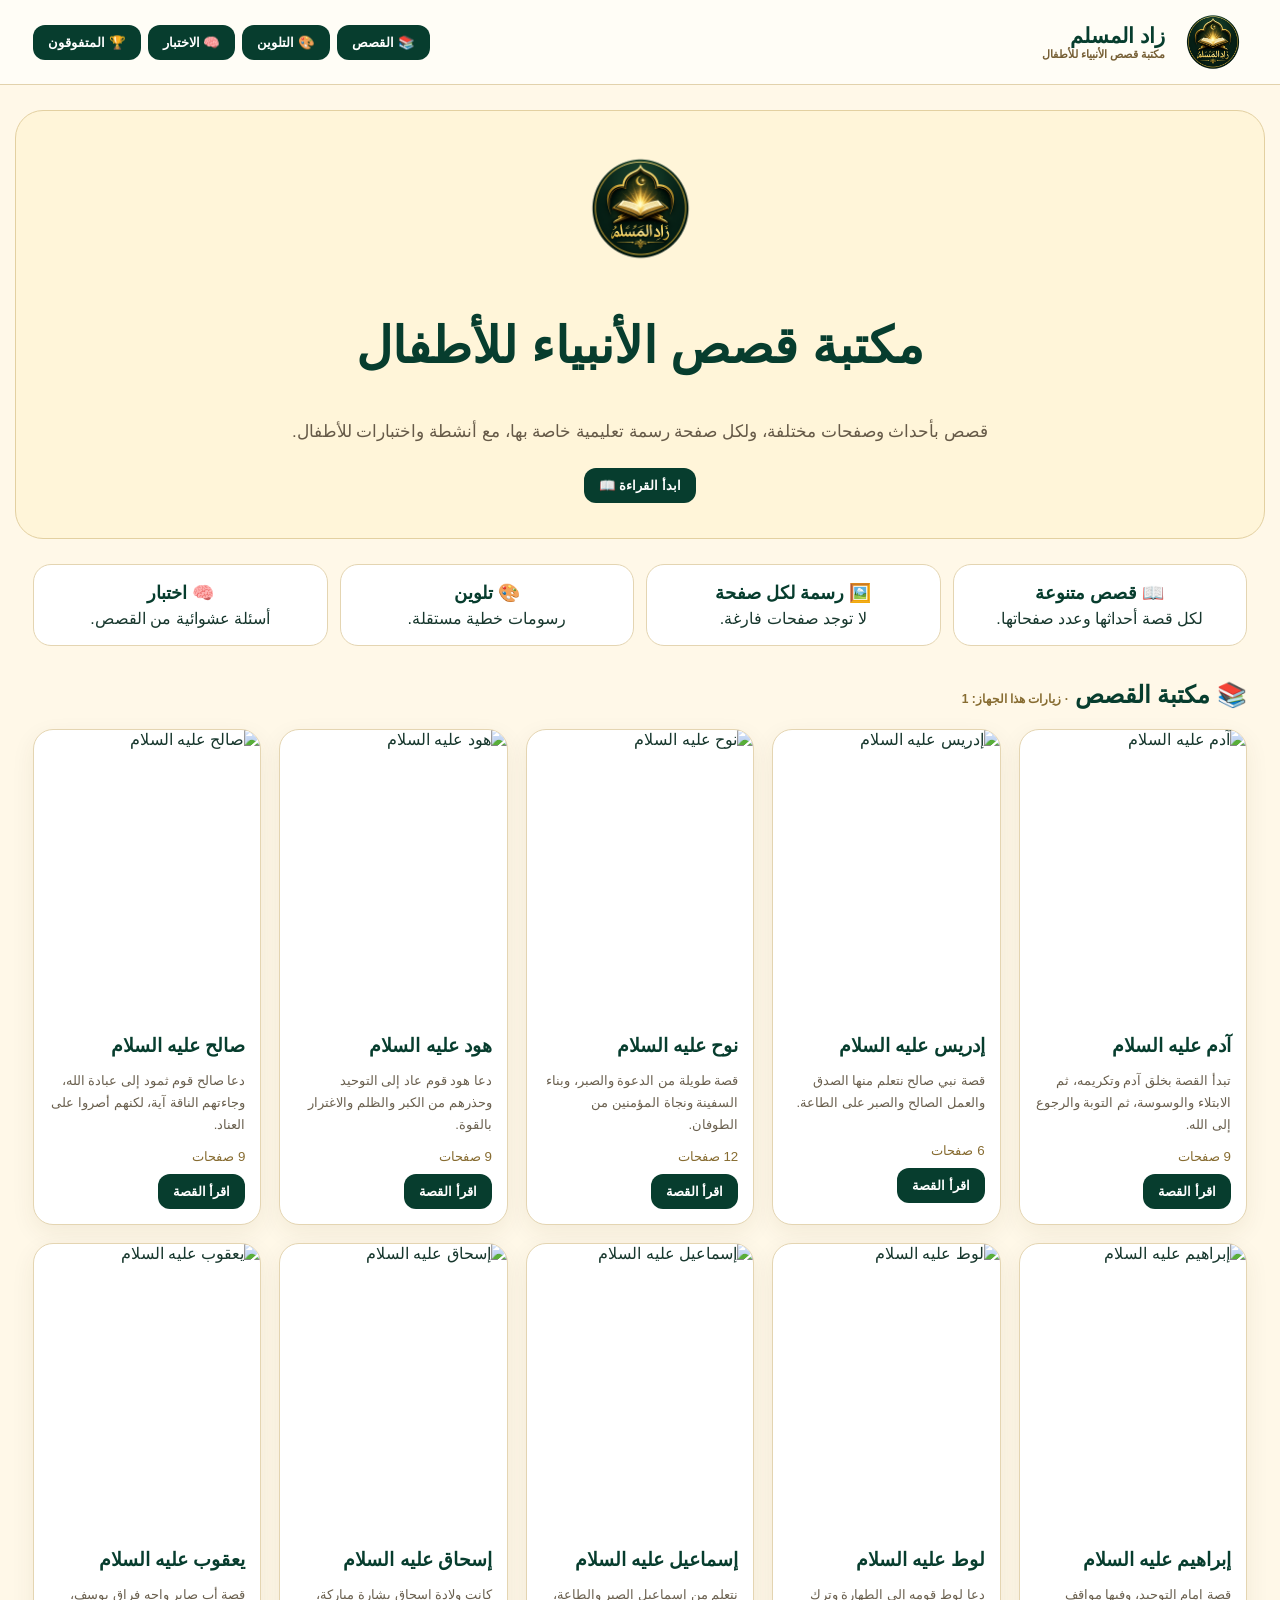
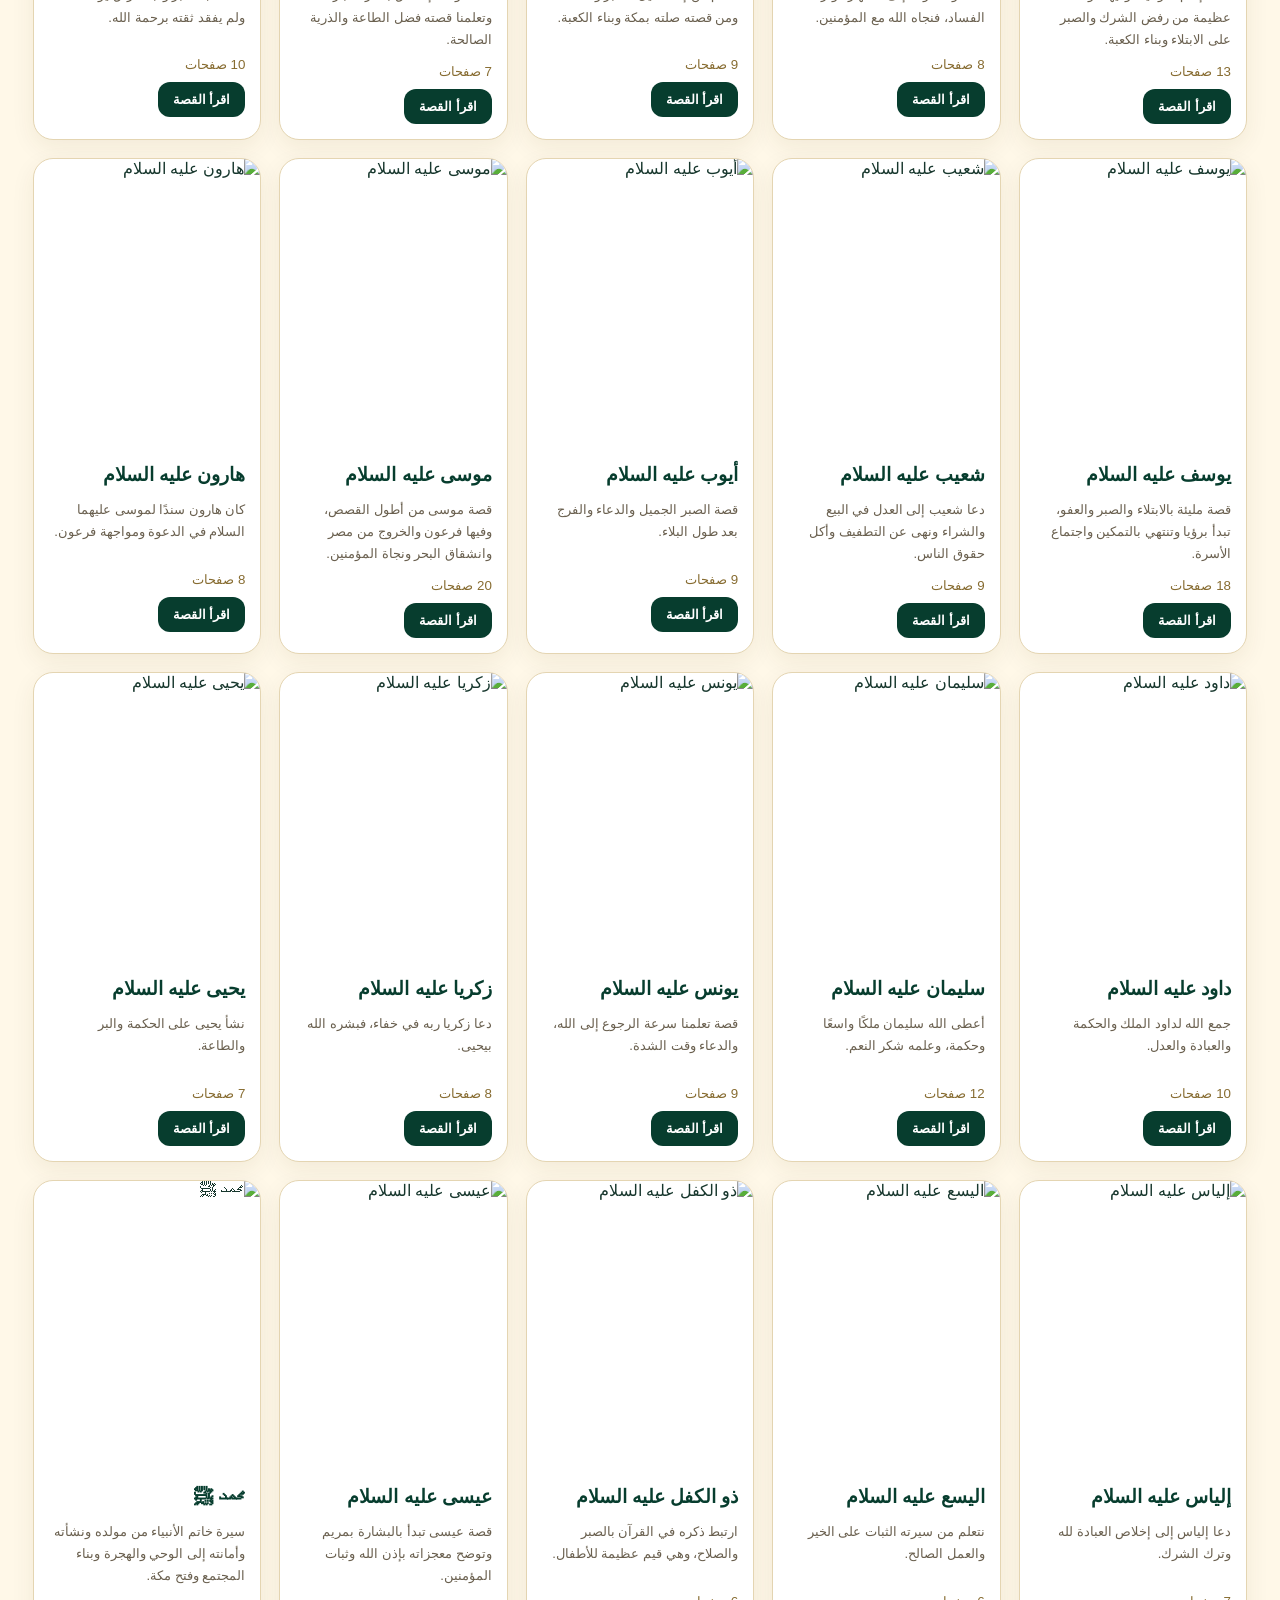
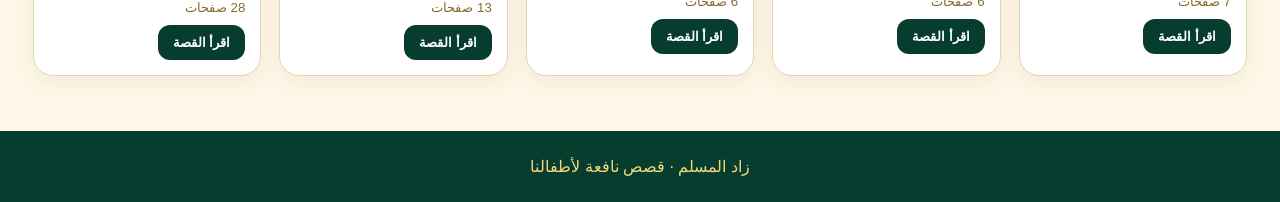
==== commit 623f5ed2: "Add files via upload" ====
--- a/index.html
+++ b/index.html
@@ -1,14 +1,19 @@
-<!doctype html><html lang="ar" dir="rtl"><head><meta charset="utf-8"><meta name="viewport" content="width=device-width,initial-scale=1"><title>زاد المسلم | مكتبة قصص الأنبياء للأطفال</title>
+<!doctype html><html lang="ar" dir="rtl"><head><meta charset="utf-8"><meta name="viewport" content="width=device-width,initial-scale=1">
+<title>زاد المسلم | مكتبة قصص الأنبياء للأطفال</title>
 <style>
-body{margin:0;font-family:Arial,sans-serif;background:#fff8e8;color:#17372d}header{background:#fffaf0;border-bottom:1px solid #e6d4a9;position:sticky;top:0;z-index:5}.nav{max-width:1250px;margin:auto;padding:8px 18px;display:flex;align-items:center;gap:15px}.logo{width:70px;height:70px;object-fit:contain}.brand{font-size:21px;font-weight:900;color:#073d2e}.brand small{display:block;font-size:11px;color:#765f35}nav{margin-right:auto;display:flex;gap:7px}button{border:0;border-radius:13px;padding:10px 15px;background:#073d2e;color:#fff;font-weight:bold;cursor:pointer}.hero{max-width:1200px;margin:25px auto;padding:30px;text-align:center;border:1px solid #e6d4a9;border-radius:28px;background:#fff7df}.hero img{width:110px}h1{color:#073d2e;font-size:clamp(28px,5vw,50px)}main{max-width:1250px;margin:auto;padding:0 18px 50px}.features{display:grid;grid-template-columns:repeat(auto-fit,minmax(200px,1fr));gap:12px;margin:20px 0}.feature{padding:18px;text-align:center;background:#fff;border:1px solid #e6d4a9;border-radius:18px}.feature b{display:block;color:#073d2e;font-size:18px}.grid{display:grid;grid-template-columns:repeat(auto-fit,minmax(220px,1fr));gap:17px}.card{background:#fff;border:1px solid #e6d4a9;border-radius:20px;overflow:hidden}.cover{height:205px;background:radial-gradient(circle,#e8c965,#0a4d3a 60%,#052e23);display:grid;place-items:center;position:relative;color:#fff1bd}.cover span{font-size:78px}.cover b{position:absolute;top:12px;right:12px;background:#fff3c9;color:#073d2e;border-radius:50%;width:34px;height:34px;display:grid;place-items:center}.body{padding:15px}.body h3{color:#073d2e}.body p{font-size:13px;min-height:40px;color:#665d4d}.body small{display:block;margin-bottom:10px;color:#876d35}.modal{position:fixed;inset:0;background:#00140dcc;display:none;align-items:center;justify-content:center;padding:15px;z-index:20}.modal.on{display:flex}.panel{background:#fffaf0;border-radius:24px;padding:22px;max-width:900px;width:100%;max-height:92vh;overflow:auto;position:relative}.x{position:absolute;left:12px;top:12px;border-radius:50%;background:#eadfc7;color:#073d2e}.bar{height:9px;background:#eadfca;border-radius:8px;overflow:hidden}.bar i{display:block;height:100%;background:#d7ad42}.scene{height:320px;margin:15px 0;border-radius:20px;background:linear-gradient(135deg,#0a4d3a,#e4bf61,#fff0b7);display:grid;place-items:center;color:#fff;font-size:35px;text-align:center}.scene small{display:block;font-size:14px;background:#ffffffdd;color:#25453a;padding:8px;border-radius:10px}.text{font-size:18px;line-height:2}.navbtn{display:flex;justify-content:space-between;align-items:center}.opt{display:block;width:100%;margin:9px 0;text-align:right;background:#f1e8d3;color:#073d2e}.good{background:#dff3e5;color:#126138;padding:12px;border-radius:10px}.bad{background:#fde0dc;color:#9d2d20;padding:12px;border-radius:10px}.paint{display:grid;grid-template-columns:repeat(auto-fit,minmax(160px,1fr));gap:14px}.paint>div{background:#fff;border:1px dashed #555;border-radius:15px;padding:12px;text-align:center}.line{height:140px;border:2px solid #222;border-radius:10px;display:grid;place-items:center;font-size:75px;filter:grayscale(1)}footer{background:#073d2e;color:#f5df9b;text-align:center;padding:25px}@media(max-width:700px){nav{display:none}.logo{width:58px;height:58px}.scene{height:230px}}
+*{box-sizing:border-box}body{margin:0;background:#fff8e8;color:#17372d;font-family:Tahoma,Arial,sans-serif}header{position:sticky;top:0;z-index:9;background:#fffdf7ee;border-bottom:1px solid #e2d2ac}.nav{max-width:1250px;margin:auto;display:flex;align-items:center;gap:14px;padding:8px 18px}.logo{width:68px;height:68px;object-fit:contain}.brand{font-weight:900;font-size:21px;color:#073d2e}.brand small{display:block;font-size:11px;color:#765f35}nav{margin-right:auto;display:flex;gap:7px;flex-wrap:wrap}button{border:0;border-radius:12px;background:#073d2e;color:white;padding:10px 15px;font-weight:800;cursor:pointer}.hero{max-width:1250px;margin:25px auto;padding:35px 20px;text-align:center;background:#fff5d9;border:1px solid #e3d0a1;border-radius:28px}.hero img{width:125px}h1{font-size:clamp(28px,5vw,50px);color:#073d2e}.hero p{font-size:17px;color:#665a48;max-width:850px;margin:auto auto 20px;line-height:1.9}main{max-width:1250px;margin:auto;padding:0 18px 55px}.features{display:grid;grid-template-columns:repeat(auto-fit,minmax(200px,1fr));gap:12px;margin:20px 0 35px}.feature{background:white;border:1px solid #e4d5b2;border-radius:18px;padding:17px;text-align:center}.feature b{display:block;color:#073d2e;font-size:18px;margin-bottom:5px}.grid{display:grid;grid-template-columns:repeat(auto-fit,minmax(220px,1fr));gap:18px}.card{background:#fff;border:1px solid #e4d5b2;border-radius:20px;overflow:hidden;box-shadow:0 8px 25px #49360f12}.card img{width:100%;height:290px;display:block}.card>div{padding:15px}.card h3{margin:0;color:#073d2e}.card p{font-size:13px;line-height:1.7;color:#6a604f;min-height:60px}.card small{display:block;color:#876c31;margin-bottom:10px}.modal{position:fixed;inset:0;background:#00140dd9;z-index:20;display:none;align-items:center;justify-content:center;padding:14px}.modal.on{display:flex}.panel{background:#fff9eb;border-radius:24px;width:min(950px,100%);max-height:94vh;overflow:auto;padding:22px;position:relative}.close{position:absolute;left:12px;top:12px;border-radius:50%;background:#eadfc7;color:#073d2e}.progress{height:9px;background:#e8ddc8;border-radius:10px;overflow:hidden}.progress i{display:block;height:100%;background:#d7ad42}.scene{margin:16px 0;border-radius:20px;overflow:hidden;background:#073d2e}.scene img{width:100%;display:block}.storytext{font-size:18px;line-height:2.1}.navrow{display:flex;justify-content:space-between;align-items:center;gap:8px}.quizopt{display:block;width:100%;margin:9px 0;text-align:right;background:#f0e6d0;color:#073d2e}.feedback{margin-top:12px;padding:12px;border-radius:12px;font-weight:900}.good{background:#dff3e5;color:#126138}.bad{background:#fde0dc;color:#9d2d20}.paintgrid{display:grid;grid-template-columns:repeat(auto-fit,minmax(170px,1fr));gap:14px}.paintitem{background:#fff;border:1px solid #ddd0b6;border-radius:16px;padding:10px;text-align:center}.paintitem svg{width:100%;height:150px}footer{background:#073d2e;color:#f3d77e;text-align:center;padding:26px}@media(max-width:700px){nav{display:none}.card img{height:240px}}
 </style></head><body>
-<header><div class="nav"><img class="logo" src="assets/logo.png"><div class="brand">زاد المسلم<small>مكتبة قصص الأنبياء للأطفال</small></div><nav><button onclick="go('library')">📚 القصص</button><button onclick="paint()">🎨 التلوين</button><button onclick="quiz()">🧠 الاختبار</button><button onclick="rank()">🏆 المتفوقون</button></nav></div></header>
-<section class="hero"><img src="assets/logo.png"><h1>مكتبة قصص الأنبياء للأطفال</h1><p>قصص وأحداث متنوعة، أنشطة واختبارات للأطفال، مع عدم تجسيد الله والملائكة والأنبياء.</p><button onclick="go('library')">ابدأ القراءة 📖</button></section>
-<main><div class="features"><div class="feature"><b>📖 قصص متنوعة</b>لكل قصة عدد صفحات وأحداث مختلفة.</div><div class="feature"><b>🎨 تلوين</b>قسم مستقل لرسومات أبيض وأسود.</div><div class="feature"><b>🧠 اختبار</b>أسئلة عشوائية بإجابات محددة.</div><div class="feature"><b>🏆 نقاط</b>أفضل نتيجة محفوظة محليًا.</div></div><section id="library"><h2 style="color:#073d2e">📚 مكتبة القصص <span id="visits" style="font-size:12px;color:#806a38"></span></h2><div class="grid"><article class="card"><div class="cover"><b>1</b><span>📖</span></div><div class="body"><h3>آدم عليه السلام</h3><p>التوبة والحذر من وسوسة الشيطان</p><small>9 صفحات · محتوى مستقل</small><button onclick="readStory(1)">اقرأ القصة</button></div></article><article class="card"><div class="cover"><b>2</b><span>📖</span></div><div class="body"><h3>إدريس عليه السلام</h3><p>الصدق والعمل الصالح</p><small>6 صفحات · محتوى مستقل</small><button onclick="readStory(2)">اقرأ القصة</button></div></article><article class="card"><div class="cover"><b>3</b><span>📖</span></div><div class="body"><h3>نوح عليه السلام</h3><p>الدعوة والصبر والسفينة والنجاة</p><small>12 صفحات · محتوى مستقل</small><button onclick="readStory(3)">اقرأ القصة</button></div></article><article class="card"><div class="cover"><b>4</b><span>📖</span></div><div class="body"><h3>هود عليه السلام</h3><p>عاد والقوة والتوحيد</p><small>9 صفحات · محتوى مستقل</small><button onclick="readStory(4)">اقرأ القصة</button></div></article><article class="card"><div class="cover"><b>5</b><span>📖</span></div><div class="body"><h3>صالح عليه السلام</h3><p>ثمود والناقة وآية الله</p><small>9 صفحات · محتوى مستقل</small><button onclick="readStory(5)">اقرأ القصة</button></div></article><article class="card"><div class="cover"><b>6</b><span>📖</span></div><div class="body"><h3>إبراهيم عليه السلام</h3><p>التوحيد والابتلاء وبناء البيت</p><small>13 صفحات · محتوى مستقل</small><button onclick="readStory(6)">اقرأ القصة</button></div></article><article class="card"><div class="cover"><b>7</b><span>📖</span></div><div class="body"><h3>لوط عليه السلام</h3><p>الثبات والطهارة والنجاة</p><small>8 صفحات · محتوى مستقل</small><button onclick="readStory(7)">اقرأ القصة</button></div></article><article class="card"><div class="cover"><b>8</b><span>📖</span></div><div class="body"><h3>إسماعيل عليه السلام</h3><p>الصبر والطاعة وبناء الكعبة</p><small>9 صفحات · محتوى مستقل</small><button onclick="readStory(8)">اقرأ القصة</button></div></article><article class="card"><div class="cover"><b>9</b><span>📖</span></div><div class="body"><h3>إسحاق عليه السلام</h3><p>البشارة والذرية الصالحة</p><small>7 صفحات · محتوى مستقل</small><button onclick="readStory(9)">اقرأ القصة</button></div></article><article class="card"><div class="cover"><b>10</b><span>📖</span></div><div class="body"><h3>يعقوب عليه السلام</h3><p>الصبر الجميل والثقة بالله</p><small>10 صفحات · محتوى مستقل</small><button onclick="readStory(10)">اقرأ القصة</button></div></article><article class="card"><div class="cover"><b>11</b><span>📖</span></div><div class="body"><h3>يوسف عليه السلام</h3><p>الابتلاء والعفو والتمكين</p><small>18 صفحات · محتوى مستقل</small><button onclick="readStory(11)">اقرأ القصة</button></div></article><article class="card"><div class="cover"><b>12</b><span>📖</span></div><div class="body"><h3>شعيب عليه السلام</h3><p>الأمانة والعدل</p><small>9 صفحات · محتوى مستقل</small><button onclick="readStory(12)">اقرأ القصة</button></div></article><article class="card"><div class="cover"><b>13</b><span>📖</span></div><div class="body"><h3>أيوب عليه السلام</h3><p>الصبر وحسن الظن بالله</p><small>9 صفحات · محتوى مستقل</small><button onclick="readStory(13)">اقرأ القصة</button></div></article><article class="card"><div class="cover"><b>14</b><span>📖</span></div><div class="body"><h3>موسى عليه السلام</h3><p>الرسالة والثبات أمام الظلم</p><small>20 صفحات · محتوى مستقل</small><button onclick="readStory(14)">اقرأ القصة</button></div></article><article class="card"><div class="cover"><b>15</b><span>📖</span></div><div class="body"><h3>هارون عليه السلام</h3><p>المؤازرة والدعوة</p><small>8 صفحات · محتوى مستقل</small><button onclick="readStory(15)">اقرأ القصة</button></div></article><article class="card"><div class="cover"><b>16</b><span>📖</span></div><div class="body"><h3>داود عليه السلام</h3><p>الملك والعدل والعبادة</p><small>10 صفحات · محتوى مستقل</small><button onclick="readStory(16)">اقرأ القصة</button></div></article><article class="card"><div class="cover"><b>17</b><span>📖</span></div><div class="body"><h3>سليمان عليه السلام</h3><p>الحكمة والشكر</p><small>12 صفحات · محتوى مستقل</small><button onclick="readStory(17)">اقرأ القصة</button></div></article><article class="card"><div class="cover"><b>18</b><span>📖</span></div><div class="body"><h3>يونس عليه السلام</h3><p>التوبة والدعاء</p><small>9 صفحات · محتوى مستقل</small><button onclick="readStory(18)">اقرأ القصة</button></div></article><article class="card"><div class="cover"><b>19</b><span>📖</span></div><div class="body"><h3>زكريا عليه السلام</h3><p>الدعاء والبشارة</p><small>8 صفحات · محتوى مستقل</small><button onclick="readStory(19)">اقرأ القصة</button></div></article><article class="card"><div class="cover"><b>20</b><span>📖</span></div><div class="body"><h3>يحيى عليه السلام</h3><p>الطهارة والبر</p><small>7 صفحات · محتوى مستقل</small><button onclick="readStory(20)">اقرأ القصة</button></div></article><article class="card"><div class="cover"><b>21</b><span>📖</span></div><div class="body"><h3>إلياس عليه السلام</h3><p>الثبات على التوحيد</p><small>7 صفحات · محتوى مستقل</small><button onclick="readStory(21)">اقرأ القصة</button></div></article><article class="card"><div class="cover"><b>22</b><span>📖</span></div><div class="body"><h3>اليسع عليه السلام</h3><p>الاستمرار في طريق الأنبياء</p><small>6 صفحات · محتوى مستقل</small><button onclick="readStory(22)">اقرأ القصة</button></div></article><article class="card"><div class="cover"><b>23</b><span>📖</span></div><div class="body"><h3>ذو الكفل عليه السلام</h3><p>الصبر والوفاء</p><small>6 صفحات · محتوى مستقل</small><button onclick="readStory(23)">اقرأ القصة</button></div></article><article class="card"><div class="cover"><b>24</b><span>📖</span></div><div class="body"><h3>عيسى عليه السلام</h3><p>الميلاد والمعجزات والدعوة</p><small>13 صفحات · محتوى مستقل</small><button onclick="readStory(24)">اقرأ القصة</button></div></article><article class="card"><div class="cover"><b>25</b><span>📖</span></div><div class="body"><h3>محمد ﷺ</h3><p>السيرة النبوية والرحمة والرسالة</p><small>28 صفحات · محتوى مستقل</small><button onclick="readStory(25)">اقرأ القصة</button></div></article></div></section></main>
+<header><div class="nav"><img class="logo" src="assets/logo.png"><div class="brand">زاد المسلم<small>مكتبة قصص الأنبياء للأطفال</small></div><nav><button onclick="go('library')">📚 القصص</button><button onclick="coloring()">🎨 التلوين</button><button onclick="quiz()">🧠 الاختبار</button><button onclick="leaderboard()">🏆 المتفوقون</button></nav></div></header>
+<section class="hero"><img src="assets/logo.png"><h1>مكتبة قصص الأنبياء للأطفال</h1><p>قصص بأحداث وصفحات مختلفة، ولكل صفحة رسمة تعليمية خاصة بها، مع أنشطة واختبارات للأطفال.</p><button onclick="go('library')">ابدأ القراءة 📖</button></section>
+<main><div class="features"><div class="feature"><b>📖 قصص متنوعة</b>لكل قصة أحداثها وعدد صفحاتها.</div><div class="feature"><b>🖼️ رسمة لكل صفحة</b>لا توجد صفحات فارغة.</div><div class="feature"><b>🎨 تلوين</b>رسومات خطية مستقلة.</div><div class="feature"><b>🧠 اختبار</b>أسئلة عشوائية من القصص.</div></div><section id="library"><h2 style="color:#073d2e">📚 مكتبة القصص <span id="visits" style="font-size:12px;color:#876c31"></span></h2><div class="grid"><article class="card"><img src="assets/covers/story-01.svg" alt="آدم عليه السلام"><div><h3>آدم عليه السلام</h3><p>تبدأ القصة بخلق آدم وتكريمه، ثم الابتلاء والوسوسة، ثم التوبة والرجوع إلى الله.</p><small>9 صفحات</small><button onclick="readStory(1)">اقرأ القصة</button></div></article><article class="card"><img src="assets/covers/story-02.svg" alt="إدريس عليه السلام"><div><h3>إدريس عليه السلام</h3><p>قصة نبي صالح نتعلم منها الصدق والعمل الصالح والصبر على الطاعة.</p><small>6 صفحات</small><button onclick="readStory(2)">اقرأ القصة</button></div></article><article class="card"><img src="assets/covers/story-03.svg" alt="نوح عليه السلام"><div><h3>نوح عليه السلام</h3><p>قصة طويلة من الدعوة والصبر، وبناء السفينة ونجاة المؤمنين من الطوفان.</p><small>12 صفحات</small><button onclick="readStory(3)">اقرأ القصة</button></div></article><article class="card"><img src="assets/covers/story-04.svg" alt="هود عليه السلام"><div><h3>هود عليه السلام</h3><p>دعا هود قوم عاد إلى التوحيد وحذرهم من الكبر والظلم والاغترار بالقوة.</p><small>9 صفحات</small><button onclick="readStory(4)">اقرأ القصة</button></div></article><article class="card"><img src="assets/covers/story-05.svg" alt="صالح عليه السلام"><div><h3>صالح عليه السلام</h3><p>دعا صالح قوم ثمود إلى عبادة الله، وجاءتهم الناقة آية، لكنهم أصروا على العناد.</p><small>9 صفحات</small><button onclick="readStory(5)">اقرأ القصة</button></div></article><article class="card"><img src="assets/covers/story-06.svg" alt="إبراهيم عليه السلام"><div><h3>إبراهيم عليه السلام</h3><p>قصة إمام التوحيد، وفيها مواقف عظيمة من رفض الشرك والصبر على الابتلاء وبناء الكعبة.</p><small>13 صفحات</small><button onclick="readStory(6)">اقرأ القصة</button></div></article><article class="card"><img src="assets/covers/story-07.svg" alt="لوط عليه السلام"><div><h3>لوط عليه السلام</h3><p>دعا لوط قومه إلى الطهارة وترك الفساد، فنجاه الله مع المؤمنين.</p><small>8 صفحات</small><button onclick="readStory(7)">اقرأ القصة</button></div></article><article class="card"><img src="assets/covers/story-08.svg" alt="إسماعيل عليه السلام"><div><h3>إسماعيل عليه السلام</h3><p>نتعلم من إسماعيل الصبر والطاعة، ومن قصته صلته بمكة وبناء الكعبة.</p><small>9 صفحات</small><button onclick="readStory(8)">اقرأ القصة</button></div></article><article class="card"><img src="assets/covers/story-09.svg" alt="إسحاق عليه السلام"><div><h3>إسحاق عليه السلام</h3><p>كانت ولادة إسحاق بشارة مباركة، وتعلمنا قصته فضل الطاعة والذرية الصالحة.</p><small>7 صفحات</small><button onclick="readStory(9)">اقرأ القصة</button></div></article><article class="card"><img src="assets/covers/story-10.svg" alt="يعقوب عليه السلام"><div><h3>يعقوب عليه السلام</h3><p>قصة أب صابر واجه فراق يوسف، ولم يفقد ثقته برحمة الله.</p><small>10 صفحات</small><button onclick="readStory(10)">اقرأ القصة</button></div></article><article class="card"><img src="assets/covers/story-11.svg" alt="يوسف عليه السلام"><div><h3>يوسف عليه السلام</h3><p>قصة مليئة بالابتلاء والصبر والعفو، تبدأ برؤيا وتنتهي بالتمكين واجتماع الأسرة.</p><small>18 صفحات</small><button onclick="readStory(11)">اقرأ القصة</button></div></article><article class="card"><img src="assets/covers/story-12.svg" alt="شعيب عليه السلام"><div><h3>شعيب عليه السلام</h3><p>دعا شعيب إلى العدل في البيع والشراء ونهى عن التطفيف وأكل حقوق الناس.</p><small>9 صفحات</small><button onclick="readStory(12)">اقرأ القصة</button></div></article><article class="card"><img src="assets/covers/story-13.svg" alt="أيوب عليه السلام"><div><h3>أيوب عليه السلام</h3><p>قصة الصبر الجميل والدعاء والفرج بعد طول البلاء.</p><small>9 صفحات</small><button onclick="readStory(13)">اقرأ القصة</button></div></article><article class="card"><img src="assets/covers/story-14.svg" alt="موسى عليه السلام"><div><h3>موسى عليه السلام</h3><p>قصة موسى من أطول القصص، وفيها فرعون والخروج من مصر وانشقاق البحر ونجاة المؤمنين.</p><small>20 صفحات</small><button onclick="readStory(14)">اقرأ القصة</button></div></article><article class="card"><img src="assets/covers/story-15.svg" alt="هارون عليه السلام"><div><h3>هارون عليه السلام</h3><p>كان هارون سندًا لموسى عليهما السلام في الدعوة ومواجهة فرعون.</p><small>8 صفحات</small><button onclick="readStory(15)">اقرأ القصة</button></div></article><article class="card"><img src="assets/covers/story-16.svg" alt="داود عليه السلام"><div><h3>داود عليه السلام</h3><p>جمع الله لداود الملك والحكمة والعبادة والعدل.</p><small>10 صفحات</small><button onclick="readStory(16)">اقرأ القصة</button></div></article><article class="card"><img src="assets/covers/story-17.svg" alt="سليمان عليه السلام"><div><h3>سليمان عليه السلام</h3><p>أعطى الله سليمان ملكًا واسعًا وحكمة، وعلمه شكر النعم.</p><small>12 صفحات</small><button onclick="readStory(17)">اقرأ القصة</button></div></article><article class="card"><img src="assets/covers/story-18.svg" alt="يونس عليه السلام"><div><h3>يونس عليه السلام</h3><p>قصة تعلمنا سرعة الرجوع إلى الله، والدعاء وقت الشدة.</p><small>9 صفحات</small><button onclick="readStory(18)">اقرأ القصة</button></div></article><article class="card"><img src="assets/covers/story-19.svg" alt="زكريا عليه السلام"><div><h3>زكريا عليه السلام</h3><p>دعا زكريا ربه في خفاء، فبشره الله بيحيى.</p><small>8 صفحات</small><button onclick="readStory(19)">اقرأ القصة</button></div></article><article class="card"><img src="assets/covers/story-20.svg" alt="يحيى عليه السلام"><div><h3>يحيى عليه السلام</h3><p>نشأ يحيى على الحكمة والبر والطاعة.</p><small>7 صفحات</small><button onclick="readStory(20)">اقرأ القصة</button></div></article><article class="card"><img src="assets/covers/story-21.svg" alt="إلياس عليه السلام"><div><h3>إلياس عليه السلام</h3><p>دعا إلياس إلى إخلاص العبادة لله وترك الشرك.</p><small>7 صفحات</small><button onclick="readStory(21)">اقرأ القصة</button></div></article><article class="card"><img src="assets/covers/story-22.svg" alt="اليسع عليه السلام"><div><h3>اليسع عليه السلام</h3><p>نتعلم من سيرته الثبات على الخير والعمل الصالح.</p><small>6 صفحات</small><button onclick="readStory(22)">اقرأ القصة</button></div></article><article class="card"><img src="assets/covers/story-23.svg" alt="ذو الكفل عليه السلام"><div><h3>ذو الكفل عليه السلام</h3><p>ارتبط ذكره في القرآن بالصبر والصلاح، وهي قيم عظيمة للأطفال.</p><small>6 صفحات</small><button onclick="readStory(23)">اقرأ القصة</button></div></article><article class="card"><img src="assets/covers/story-24.svg" alt="عيسى عليه السلام"><div><h3>عيسى عليه السلام</h3><p>قصة عيسى تبدأ بالبشارة بمريم وتوضح معجزاته بإذن الله وثبات المؤمنين.</p><small>13 صفحات</small><button onclick="readStory(24)">اقرأ القصة</button></div></article><article class="card"><img src="assets/covers/story-25.svg" alt="محمد ﷺ"><div><h3>محمد ﷺ</h3><p>سيرة خاتم الأنبياء من مولده ونشأته وأمانته إلى الوحي والهجرة وبناء المجتمع وفتح مكة.</p><small>28 صفحات</small><button onclick="readStory(25)">اقرأ القصة</button></div></article></div></section></main>
 <footer>زاد المسلم · قصص نافعة لأطفالنا</footer>
-<div class="modal" id="modal"><div class="panel"><button class="x" onclick="closeM()">×</button><div id="modalBody"></div></div></div>
-<script>const DATA={"stories": [{"id": 1, "title": "آدم عليه السلام", "description": "التوبة والحذر من وسوسة الشيطان", "pages": [{"title": "المقدمة — آدم عليه السلام", "text": "نتابع في هذه الصفحة حدثًا من أحداث قصة آدم عليه السلام. نقرأ بهدوء ونتأمل في معاني الطاعة والصبر وحسن الخلق، ثم ننتقل إلى الحدث التالي. لكل قصة أحداثها وعدد صفحاتها المختلف.", "image": "assets/illustrations/story-01.jpg", "prompt": "premium 3D cinematic children's storybook illustration, آدم عليه السلام, المقدمة, ancient Middle Eastern environment, detailed architecture and nature, beautiful animated-film quality, warm lighting, no text, no depiction of Allah, no angels, no prophets"}, {"title": "بداية الحدث — آدم عليه السلام", "text": "نتابع في هذه الصفحة حدثًا من أحداث قصة آدم عليه السلام. نقرأ بهدوء ونتأمل في معاني الطاعة والصبر وحسن الخلق، ثم ننتقل إلى الحدث التالي. لكل قصة أحداثها وعدد صفحاتها المختلف.", "image": "assets/illustrations/story-01.jpg", "prompt": "premium 3D cinematic children's storybook illustration, آدم عليه السلام, بداية الحدث, ancient Middle Eastern environment, detailed architecture and nature, beautiful animated-film quality, warm lighting, no text, no depiction of Allah, no angels, no prophets"}, {"title": "الدعوة — آدم عليه السلام", "text": "نتابع في هذه الصفحة حدثًا من أحداث قصة آدم عليه السلام. نقرأ بهدوء ونتأمل في معاني الطاعة والصبر وحسن الخلق، ثم ننتقل إلى الحدث التالي. لكل قصة أحداثها وعدد صفحاتها المختلف.", "image": "assets/illustrations/story-01.jpg", "prompt": "premium 3D cinematic children's storybook illustration, آدم عليه السلام, الدعوة, ancient Middle Eastern environment, detailed architecture and nature, beautiful animated-film quality, warm lighting, no text, no depiction of Allah, no angels, no prophets"}, {"title": "موقف صعب — آدم عليه السلام", "text": "نتابع في هذه الصفحة حدثًا من أحداث قصة آدم عليه السلام. نقرأ بهدوء ونتأمل في معاني الطاعة والصبر وحسن الخلق، ثم ننتقل إلى الحدث التالي. لكل قصة أحداثها وعدد صفحاتها المختلف.", "image": "assets/illustrations/story-01.jpg", "prompt": "premium 3D cinematic children's storybook illustration, آدم عليه السلام, موقف صعب, ancient Middle Eastern environment, detailed architecture and nature, beautiful animated-film quality, warm lighting, no text, no depiction of Allah, no angels, no prophets"}, {"title": "الصبر والثبات — آدم عليه السلام", "text": "نتابع في هذه الصفحة حدثًا من أحداث قصة آدم عليه السلام. نقرأ بهدوء ونتأمل في معاني الطاعة والصبر وحسن الخلق، ثم ننتقل إلى الحدث التالي. لكل قصة أحداثها وعدد صفحاتها المختلف.", "image": "assets/illustrations/story-01.jpg", "prompt": "premium 3D cinematic children's storybook illustration, آدم عليه السلام, الصبر والثبات, ancient Middle Eastern environment, detailed architecture and nature, beautiful animated-film quality, warm lighting, no text, no depiction of Allah, no angels, no prophets"}, {"title": "تطور الأحداث — آدم عليه السلام", "text": "نتابع في هذه الصفحة حدثًا من أحداث قصة آدم عليه السلام. نقرأ بهدوء ونتأمل في معاني الطاعة والصبر وحسن الخلق، ثم ننتقل إلى الحدث التالي. لكل قصة أحداثها وعدد صفحاتها المختلف.", "image": "assets/illustrations/story-01.jpg", "prompt": "premium 3D cinematic children's storybook illustration, آدم عليه السلام, تطور الأحداث, ancient Middle Eastern environment, detailed architecture and nature, beautiful animated-film quality, warm lighting, no text, no depiction of Allah, no angels, no prophets"}, {"title": "موقف مهم — آدم عليه السلام", "text": "نتابع في هذه الصفحة حدثًا من أحداث قصة آدم عليه السلام. نقرأ بهدوء ونتأمل في معاني الطاعة والصبر وحسن الخلق، ثم ننتقل إلى الحدث التالي. لكل قصة أحداثها وعدد صفحاتها المختلف.", "image": "assets/illustrations/story-01.jpg", "prompt": "premium 3D cinematic children's storybook illustration, آدم عليه السلام, موقف مهم, ancient Middle Eastern environment, detailed architecture and nature, beautiful animated-film quality, warm lighting, no text, no depiction of Allah, no angels, no prophets"}, {"title": "الفرج والنجاة — آدم عليه السلام", "text": "نتابع في هذه الصفحة حدثًا من أحداث قصة آدم عليه السلام. نقرأ بهدوء ونتأمل في معاني الطاعة والصبر وحسن الخلق، ثم ننتقل إلى الحدث التالي. لكل قصة أحداثها وعدد صفحاتها المختلف.", "image": "assets/illustrations/story-01.jpg", "prompt": "premium 3D cinematic children's storybook illustration, آدم عليه السلام, الفرج والنجاة, ancient Middle Eastern environment, detailed architecture and nature, beautiful animated-film quality, warm lighting, no text, no depiction of Allah, no angels, no prophets"}, {"title": "العبرة — آدم عليه السلام", "text": "نتابع في هذه الصفحة حدثًا من أحداث قصة آدم عليه السلام. نقرأ بهدوء ونتأمل في معاني الطاعة والصبر وحسن الخلق، ثم ننتقل إلى الحدث التالي. لكل قصة أحداثها وعدد صفحاتها المختلف.", "image": "assets/illustrations/story-01.jpg", "prompt": "premium 3D cinematic children's storybook illustration, آدم عليه السلام, العبرة, ancient Middle Eastern environment, detailed architecture and nature, beautiful animated-film quality, warm lighting, no text, no depiction of Allah, no angels, no prophets"}]}, {"id": 2, "title": "إدريس عليه السلام", "description": "الصدق والعمل الصالح", "pages": [{"title": "المقدمة — إدريس عليه السلام", "text": "نتابع في هذه الصفحة حدثًا من أحداث قصة إدريس عليه السلام. نقرأ بهدوء ونتأمل في معاني الطاعة والصبر وحسن الخلق، ثم ننتقل إلى الحدث التالي. لكل قصة أحداثها وعدد صفحاتها المختلف.", "image": "assets/illustrations/story-02.jpg", "prompt": "premium 3D cinematic children's storybook illustration, إدريس عليه السلام, المقدمة, ancient Middle Eastern environment, detailed architecture and nature, beautiful animated-film quality, warm lighting, no text, no depiction of Allah, no angels, no prophets"}, {"title": "بداية الحدث — إدريس عليه السلام", "text": "نتابع في هذه الصفحة حدثًا من أحداث قصة إدريس عليه السلام. نقرأ بهدوء ونتأمل في معاني الطاعة والصبر وحسن الخلق، ثم ننتقل إلى الحدث التالي. لكل قصة أحداثها وعدد صفحاتها المختلف.", "image": "assets/illustrations/story-02.jpg", "prompt": "premium 3D cinematic children's storybook illustration, إدريس عليه السلام, بداية الحدث, ancient Middle Eastern environment, detailed architecture and nature, beautiful animated-film quality, warm lighting, no text, no depiction of Allah, no angels, no prophets"}, {"title": "الدعوة — إدريس عليه السلام", "text": "نتابع في هذه الصفحة حدثًا من أحداث قصة إدريس عليه السلام. نقرأ بهدوء ونتأمل في معاني الطاعة والصبر وحسن الخلق، ثم ننتقل إلى الحدث التالي. لكل قصة أحداثها وعدد صفحاتها المختلف.", "image": "assets/illustrations/story-02.jpg", "prompt": "premium 3D cinematic children's storybook illustration, إدريس عليه السلام, الدعوة, ancient Middle Eastern environment, detailed architecture and nature, beautiful animated-film quality, warm lighting, no text, no depiction of Allah, no angels, no prophets"}, {"title": "موقف صعب — إدريس عليه السلام", "text": "نتابع في هذه الصفحة حدثًا من أحداث قصة إدريس عليه السلام. نقرأ بهدوء ونتأمل في معاني الطاعة والصبر وحسن الخلق، ثم ننتقل إلى الحدث التالي. لكل قصة أحداثها وعدد صفحاتها المختلف.", "image": "assets/illustrations/story-02.jpg", "prompt": "premium 3D cinematic children's storybook illustration, إدريس عليه السلام, موقف صعب, ancient Middle Eastern environment, detailed architecture and nature, beautiful animated-film quality, warm lighting, no text, no depiction of Allah, no angels, no prophets"}, {"title": "الصبر والثبات — إدريس عليه السلام", "text": "نتابع في هذه الصفحة حدثًا من أحداث قصة إدريس عليه السلام. نقرأ بهدوء ونتأمل في معاني الطاعة والصبر وحسن الخلق، ثم ننتقل إلى الحدث التالي. لكل قصة أحداثها وعدد صفحاتها المختلف.", "image": "assets/illustrations/story-02.jpg", "prompt": "premium 3D cinematic children's storybook illustration, إدريس عليه السلام, الصبر والثبات, ancient Middle Eastern environment, detailed architecture and nature, beautiful animated-film quality, warm lighting, no text, no depiction of Allah, no angels, no prophets"}, {"title": "تطور الأحداث — إدريس عليه السلام", "text": "نتابع في هذه الصفحة حدثًا من أحداث قصة إدريس عليه السلام. نقرأ بهدوء ونتأمل في معاني الطاعة والصبر وحسن الخلق، ثم ننتقل إلى الحدث التالي. لكل قصة أحداثها وعدد صفحاتها المختلف.", "image": "assets/illustrations/story-02.jpg", "prompt": "premium 3D cinematic children's storybook illustration, إدريس عليه السلام, تطور الأحداث, ancient Middle Eastern environment, detailed architecture and nature, beautiful animated-film quality, warm lighting, no text, no depiction of Allah, no angels, no prophets"}]}, {"id": 3, "title": "نوح عليه السلام", "description": "الدعوة والصبر والسفينة والنجاة", "pages": [{"title": "المقدمة — نوح عليه السلام", "text": "نتابع في هذه الصفحة حدثًا من أحداث قصة نوح عليه السلام. نقرأ بهدوء ونتأمل في معاني الطاعة والصبر وحسن الخلق، ثم ننتقل إلى الحدث التالي. لكل قصة أحداثها وعدد صفحاتها المختلف.", "image": "assets/illustrations/story-03.jpg", "prompt": "premium 3D cinematic children's storybook illustration, نوح عليه السلام, المقدمة, ancient Middle Eastern environment, detailed architecture and nature, beautiful animated-film quality, warm lighting, no text, no depiction of Allah, no angels, no prophets"}, {"title": "بداية الحدث — نوح عليه السلام", "text": "نتابع في هذه الصفحة حدثًا من أحداث قصة نوح عليه السلام. نقرأ بهدوء ونتأمل في معاني الطاعة والصبر وحسن الخلق، ثم ننتقل إلى الحدث التالي. لكل قصة أحداثها وعدد صفحاتها المختلف.", "image": "assets/illustrations/story-03.jpg", "prompt": "premium 3D cinematic children's storybook illustration, نوح عليه السلام, بداية الحدث, ancient Middle Eastern environment, detailed architecture and nature, beautiful animated-film quality, warm lighting, no text, no depiction of Allah, no angels, no prophets"}, {"title": "الدعوة — نوح عليه السلام", "text": "نتابع في هذه الصفحة حدثًا من أحداث قصة نوح عليه السلام. نقرأ بهدوء ونتأمل في معاني الطاعة والصبر وحسن الخلق، ثم ننتقل إلى الحدث التالي. لكل قصة أحداثها وعدد صفحاتها المختلف.", "image": "assets/illustrations/story-03.jpg", "prompt": "premium 3D cinematic children's storybook illustration, نوح عليه السلام, الدعوة, ancient Middle Eastern environment, detailed architecture and nature, beautiful animated-film quality, warm lighting, no text, no depiction of Allah, no angels, no prophets"}, {"title": "موقف صعب — نوح عليه السلام", "text": "نتابع في هذه الصفحة حدثًا من أحداث قصة نوح عليه السلام. نقرأ بهدوء ونتأمل في معاني الطاعة والصبر وحسن الخلق، ثم ننتقل إلى الحدث التالي. لكل قصة أحداثها وعدد صفحاتها المختلف.", "image": "assets/illustrations/story-03.jpg", "prompt": "premium 3D cinematic children's storybook illustration, نوح عليه السلام, موقف صعب, ancient Middle Eastern environment, detailed architecture and nature, beautiful animated-film quality, warm lighting, no text, no depiction of Allah, no angels, no prophets"}, {"title": "الصبر والثبات — نوح عليه السلام", "text": "نتابع في هذه الصفحة حدثًا من أحداث قصة نوح عليه السلام. نقرأ بهدوء ونتأمل في معاني الطاعة والصبر وحسن الخلق، ثم ننتقل إلى الحدث التالي. لكل قصة أحداثها وعدد صفحاتها المختلف.", "image": "assets/illustrations/story-03.jpg", "prompt": "premium 3D cinematic children's storybook illustration, نوح عليه السلام, الصبر والثبات, ancient Middle Eastern environment, detailed architecture and nature, beautiful animated-film quality, warm lighting, no text, no depiction of Allah, no angels, no prophets"}, {"title": "تطور الأحداث — نوح عليه السلام", "text": "نتابع في هذه الصفحة حدثًا من أحداث قصة نوح عليه السلام. نقرأ بهدوء ونتأمل في معاني الطاعة والصبر وحسن الخلق، ثم ننتقل إلى الحدث التالي. لكل قصة أحداثها وعدد صفحاتها المختلف.", "image": "assets/illustrations/story-03.jpg", "prompt": "premium 3D cinematic children's storybook illustration, نوح عليه السلام, تطور الأحداث, ancient Middle Eastern environment, detailed architecture and nature, beautiful animated-film quality, warm lighting, no text, no depiction of Allah, no angels, no prophets"}, {"title": "موقف مهم — نوح عليه السلام", "text": "نتابع في هذه الصفحة حدثًا من أحداث قصة نوح عليه السلام. نقرأ بهدوء ونتأمل في معاني الطاعة والصبر وحسن الخلق، ثم ننتقل إلى الحدث التالي. لكل قصة أحداثها وعدد صفحاتها المختلف.", "image": "assets/illustrations/story-03.jpg", "prompt": "premium 3D cinematic children's storybook illustration, نوح عليه السلام, موقف مهم, ancient Middle Eastern environment, detailed architecture and nature, beautiful animated-film quality, warm lighting, no text, no depiction of Allah, no angels, no prophets"}, {"title": "الفرج والنجاة — نوح عليه السلام", "text": "نتابع في هذه الصفحة حدثًا من أحداث قصة نوح عليه السلام. نقرأ بهدوء ونتأمل في معاني الطاعة والصبر وحسن الخلق، ثم ننتقل إلى الحدث التالي. لكل قصة أحداثها وعدد صفحاتها المختلف.", "image": "assets/illustrations/story-03.jpg", "prompt": "premium 3D cinematic children's storybook illustration, نوح عليه السلام, الفرج والنجاة, ancient Middle Eastern environment, detailed architecture and nature, beautiful animated-film quality, warm lighting, no text, no depiction of Allah, no angels, no prophets"}, {"title": "العبرة — نوح عليه السلام", "text": "نتابع في هذه الصفحة حدثًا من أحداث قصة نوح عليه السلام. نقرأ بهدوء ونتأمل في معاني الطاعة والصبر وحسن الخلق، ثم ننتقل إلى الحدث التالي. لكل قصة أحداثها وعدد صفحاتها المختلف.", "image": "assets/illustrations/story-03.jpg", "prompt": "premium 3D cinematic children's storybook illustration, نوح عليه السلام, العبرة, ancient Middle Eastern environment, detailed architecture and nature, beautiful animated-film quality, warm lighting, no text, no depiction of Allah, no angels, no prophets"}, {"title": "درس اليوم — نوح عليه السلام", "text": "نتابع في هذه الصفحة حدثًا من أحداث قصة نوح عليه السلام. نقرأ بهدوء ونتأمل في معاني الطاعة والصبر وحسن الخلق، ثم ننتقل إلى الحدث التالي. لكل قصة أحداثها وعدد صفحاتها المختلف.", "image": "assets/illustrations/story-03.jpg", "prompt": "premium 3D cinematic children's storybook illustration, نوح عليه السلام, درس اليوم, ancient Middle Eastern environment, detailed architecture and nature, beautiful animated-film quality, warm lighting, no text, no depiction of Allah, no angels, no prophets"}, {"title": "المقدمة — نوح عليه السلام", "text": "نتابع في هذه الصفحة حدثًا من أحداث قصة نوح عليه السلام. نقرأ بهدوء ونتأمل في معاني الطاعة والصبر وحسن الخلق، ثم ننتقل إلى الحدث التالي. لكل قصة أحداثها وعدد صفحاتها المختلف.", "image": "assets/illustrations/story-03.jpg", "prompt": "premium 3D cinematic children's storybook illustration, نوح عليه السلام, المقدمة, ancient Middle Eastern environment, detailed architecture and nature, beautiful animated-film quality, warm lighting, no text, no depiction of Allah, no angels, no prophets"}, {"title": "بداية الحدث — نوح عليه السلام", "text": "نتابع في هذه الصفحة حدثًا من أحداث قصة نوح عليه السلام. نقرأ بهدوء ونتأمل في معاني الطاعة والصبر وحسن الخلق، ثم ننتقل إلى الحدث التالي. لكل قصة أحداثها وعدد صفحاتها المختلف.", "image": "assets/illustrations/story-03.jpg", "prompt": "premium 3D cinematic children's storybook illustration, نوح عليه السلام, بداية الحدث, ancient Middle Eastern environment, detailed architecture and nature, beautiful animated-film quality, warm lighting, no text, no depiction of Allah, no angels, no prophets"}]}, {"id": 4, "title": "هود عليه السلام", "description": "عاد والقوة والتوحيد", "pages": [{"title": "المقدمة — هود عليه السلام", "text": "نتابع في هذه الصفحة حدثًا من أحداث قصة هود عليه السلام. نقرأ بهدوء ونتأمل في معاني الطاعة والصبر وحسن الخلق، ثم ننتقل إلى الحدث التالي. لكل قصة أحداثها وعدد صفحاتها المختلف.", "image": "assets/illustrations/story-04.jpg", "prompt": "premium 3D cinematic children's storybook illustration, هود عليه السلام, المقدمة, ancient Middle Eastern environment, detailed architecture and nature, beautiful animated-film quality, warm lighting, no text, no depiction of Allah, no angels, no prophets"}, {"title": "بداية الحدث — هود عليه السلام", "text": "نتابع في هذه الصفحة حدثًا من أحداث قصة هود عليه السلام. نقرأ بهدوء ونتأمل في معاني الطاعة والصبر وحسن الخلق، ثم ننتقل إلى الحدث التالي. لكل قصة أحداثها وعدد صفحاتها المختلف.", "image": "assets/illustrations/story-04.jpg", "prompt": "premium 3D cinematic children's storybook illustration, هود عليه السلام, بداية الحدث, ancient Middle Eastern environment, detailed architecture and nature, beautiful animated-film quality, warm lighting, no text, no depiction of Allah, no angels, no prophets"}, {"title": "الدعوة — هود عليه السلام", "text": "نتابع في هذه الصفحة حدثًا من أحداث قصة هود عليه السلام. نقرأ بهدوء ونتأمل في معاني الطاعة والصبر وحسن الخلق، ثم ننتقل إلى الحدث التالي. لكل قصة أحداثها وعدد صفحاتها المختلف.", "image": "assets/illustrations/story-04.jpg", "prompt": "premium 3D cinematic children's storybook illustration, هود عليه السلام, الدعوة, ancient Middle Eastern environment, detailed architecture and nature, beautiful animated-film quality, warm lighting, no text, no depiction of Allah, no angels, no prophets"}, {"title": "موقف صعب — هود عليه السلام", "text": "نتابع في هذه الصفحة حدثًا من أحداث قصة هود عليه السلام. نقرأ بهدوء ونتأمل في معاني الطاعة والصبر وحسن الخلق، ثم ننتقل إلى الحدث التالي. لكل قصة أحداثها وعدد صفحاتها المختلف.", "image": "assets/illustrations/story-04.jpg", "prompt": "premium 3D cinematic children's storybook illustration, هود عليه السلام, موقف صعب, ancient Middle Eastern environment, detailed architecture and nature, beautiful animated-film quality, warm lighting, no text, no depiction of Allah, no angels, no prophets"}, {"title": "الصبر والثبات — هود عليه السلام", "text": "نتابع في هذه الصفحة حدثًا من أحداث قصة هود عليه السلام. نقرأ بهدوء ونتأمل في معاني الطاعة والصبر وحسن الخلق، ثم ننتقل إلى الحدث التالي. لكل قصة أحداثها وعدد صفحاتها المختلف.", "image": "assets/illustrations/story-04.jpg", "prompt": "premium 3D cinematic children's storybook illustration, هود عليه السلام, الصبر والثبات, ancient Middle Eastern environment, detailed architecture and nature, beautiful animated-film quality, warm lighting, no text, no depiction of Allah, no angels, no prophets"}, {"title": "تطور الأحداث — هود عليه السلام", "text": "نتابع في هذه الصفحة حدثًا من أحداث قصة هود عليه السلام. نقرأ بهدوء ونتأمل في معاني الطاعة والصبر وحسن الخلق، ثم ننتقل إلى الحدث التالي. لكل قصة أحداثها وعدد صفحاتها المختلف.", "image": "assets/illustrations/story-04.jpg", "prompt": "premium 3D cinematic children's storybook illustration, هود عليه السلام, تطور الأحداث, ancient Middle Eastern environment, detailed architecture and nature, beautiful animated-film quality, warm lighting, no text, no depiction of Allah, no angels, no prophets"}, {"title": "موقف مهم — هود عليه السلام", "text": "نتابع في هذه الصفحة حدثًا من أحداث قصة هود عليه السلام. نقرأ بهدوء ونتأمل في معاني الطاعة والصبر وحسن الخلق، ثم ننتقل إلى الحدث التالي. لكل قصة أحداثها وعدد صفحاتها المختلف.", "image": "assets/illustrations/story-04.jpg", "prompt": "premium 3D cinematic children's storybook illustration, هود عليه السلام, موقف مهم, ancient Middle Eastern environment, detailed architecture and nature, beautiful animated-film quality, warm lighting, no text, no depiction of Allah, no angels, no prophets"}, {"title": "الفرج والنجاة — هود عليه السلام", "text": "نتابع في هذه الصفحة حدثًا من أحداث قصة هود عليه السلام. نقرأ بهدوء ونتأمل في معاني الطاعة والصبر وحسن الخلق، ثم ننتقل إلى الحدث التالي. لكل قصة أحداثها وعدد صفحاتها المختلف.", "image": "assets/illustrations/story-04.jpg", "prompt": "premium 3D cinematic children's storybook illustration, هود عليه السلام, الفرج والنجاة, ancient Middle Eastern environment, detailed architecture and nature, beautiful animated-film quality, warm lighting, no text, no depiction of Allah, no angels, no prophets"}, {"title": "العبرة — هود عليه السلام", "text": "نتابع في هذه الصفحة حدثًا من أحداث قصة هود عليه السلام. نقرأ بهدوء ونتأمل في معاني الطاعة والصبر وحسن الخلق، ثم ننتقل إلى الحدث التالي. لكل قصة أحداثها وعدد صفحاتها المختلف.", "image": "assets/illustrations/story-04.jpg", "prompt": "premium 3D cinematic children's storybook illustration, هود عليه السلام, العبرة, ancient Middle Eastern environment, detailed architecture and nature, beautiful animated-film quality, warm lighting, no text, no depiction of Allah, no angels, no prophets"}]}, {"id": 5, "title": "صالح عليه السلام", "description": "ثمود والناقة وآية الله", "pages": [{"title": "المقدمة — صالح عليه السلام", "text": "نتابع في هذه الصفحة حدثًا من أحداث قصة صالح عليه السلام. نقرأ بهدوء ونتأمل في معاني الطاعة والصبر وحسن الخلق، ثم ننتقل إلى الحدث التالي. لكل قصة أحداثها وعدد صفحاتها المختلف.", "image": "assets/illustrations/story-05.jpg", "prompt": "premium 3D cinematic children's storybook illustration, صالح عليه السلام, المقدمة, ancient Middle Eastern environment, detailed architecture and nature, beautiful animated-film quality, warm lighting, no text, no depiction of Allah, no angels, no prophets"}, {"title": "بداية الحدث — صالح عليه السلام", "text": "نتابع في هذه الصفحة حدثًا من أحداث قصة صالح عليه السلام. نقرأ بهدوء ونتأمل في معاني الطاعة والصبر وحسن الخلق، ثم ننتقل إلى الحدث التالي. لكل قصة أحداثها وعدد صفحاتها المختلف.", "image": "assets/illustrations/story-05.jpg", "prompt": "premium 3D cinematic children's storybook illustration, صالح عليه السلام, بداية الحدث, ancient Middle Eastern environment, detailed architecture and nature, beautiful animated-film quality, warm lighting, no text, no depiction of Allah, no angels, no prophets"}, {"title": "الدعوة — صالح عليه السلام", "text": "نتابع في هذه الصفحة حدثًا من أحداث قصة صالح عليه السلام. نقرأ بهدوء ونتأمل في معاني الطاعة والصبر وحسن الخلق، ثم ننتقل إلى الحدث التالي. لكل قصة أحداثها وعدد صفحاتها المختلف.", "image": "assets/illustrations/story-05.jpg", "prompt": "premium 3D cinematic children's storybook illustration, صالح عليه السلام, الدعوة, ancient Middle Eastern environment, detailed architecture and nature, beautiful animated-film quality, warm lighting, no text, no depiction of Allah, no angels, no prophets"}, {"title": "موقف صعب — صالح عليه السلام", "text": "نتابع في هذه الصفحة حدثًا من أحداث قصة صالح عليه السلام. نقرأ بهدوء ونتأمل في معاني الطاعة والصبر وحسن الخلق، ثم ننتقل إلى الحدث التالي. لكل قصة أحداثها وعدد صفحاتها المختلف.", "image": "assets/illustrations/story-05.jpg", "prompt": "premium 3D cinematic children's storybook illustration, صالح عليه السلام, موقف صعب, ancient Middle Eastern environment, detailed architecture and nature, beautiful animated-film quality, warm lighting, no text, no depiction of Allah, no angels, no prophets"}, {"title": "الصبر والثبات — صالح عليه السلام", "text": "نتابع في هذه الصفحة حدثًا من أحداث قصة صالح عليه السلام. نقرأ بهدوء ونتأمل في معاني الطاعة والصبر وحسن الخلق، ثم ننتقل إلى الحدث التالي. لكل قصة أحداثها وعدد صفحاتها المختلف.", "image": "assets/illustrations/story-05.jpg", "prompt": "premium 3D cinematic children's storybook illustration, صالح عليه السلام, الصبر والثبات, ancient Middle Eastern environment, detailed architecture and nature, beautiful animated-film quality, warm lighting, no text, no depiction of Allah, no angels, no prophets"}, {"title": "تطور الأحداث — صالح عليه السلام", "text": "نتابع في هذه الصفحة حدثًا من أحداث قصة صالح عليه السلام. نقرأ بهدوء ونتأمل في معاني الطاعة والصبر وحسن الخلق، ثم ننتقل إلى الحدث التالي. لكل قصة أحداثها وعدد صفحاتها المختلف.", "image": "assets/illustrations/story-05.jpg", "prompt": "premium 3D cinematic children's storybook illustration, صالح عليه السلام, تطور الأحداث, ancient Middle Eastern environment, detailed architecture and nature, beautiful animated-film quality, warm lighting, no text, no depiction of Allah, no angels, no prophets"}, {"title": "موقف مهم — صالح عليه السلام", "text": "نتابع في هذه الصفحة حدثًا من أحداث قصة صالح عليه السلام. نقرأ بهدوء ونتأمل في معاني الطاعة والصبر وحسن الخلق، ثم ننتقل إلى الحدث التالي. لكل قصة أحداثها وعدد صفحاتها المختلف.", "image": "assets/illustrations/story-05.jpg", "prompt": "premium 3D cinematic children's storybook illustration, صالح عليه السلام, موقف مهم, ancient Middle Eastern environment, detailed architecture and nature, beautiful animated-film quality, warm lighting, no text, no depiction of Allah, no angels, no prophets"}, {"title": "الفرج والنجاة — صالح عليه السلام", "text": "نتابع في هذه الصفحة حدثًا من أحداث قصة صالح عليه السلام. نقرأ بهدوء ونتأمل في معاني الطاعة والصبر وحسن الخلق، ثم ننتقل إلى الحدث التالي. لكل قصة أحداثها وعدد صفحاتها المختلف.", "image": "assets/illustrations/story-05.jpg", "prompt": "premium 3D cinematic children's storybook illustration, صالح عليه السلام, الفرج والنجاة, ancient Middle Eastern environment, detailed architecture and nature, beautiful animated-film quality, warm lighting, no text, no depiction of Allah, no angels, no prophets"}, {"title": "العبرة — صالح عليه السلام", "text": "نتابع في هذه الصفحة حدثًا من أحداث قصة صالح عليه السلام. نقرأ بهدوء ونتأمل في معاني الطاعة والصبر وحسن الخلق، ثم ننتقل إلى الحدث التالي. لكل قصة أحداثها وعدد صفحاتها المختلف.", "image": "assets/illustrations/story-05.jpg", "prompt": "premium 3D cinematic children's storybook illustration, صالح عليه السلام, العبرة, ancient Middle Eastern environment, detailed architecture and nature, beautiful animated-film quality, warm lighting, no text, no depiction of Allah, no angels, no prophets"}]}, {"id": 6, "title": "إبراهيم عليه السلام", "description": "التوحيد والابتلاء وبناء البيت", "pages": [{"title": "المقدمة — إبراهيم عليه السلام", "text": "نتابع في هذه الصفحة حدثًا من أحداث قصة إبراهيم عليه السلام. نقرأ بهدوء ونتأمل في معاني الطاعة والصبر وحسن الخلق، ثم ننتقل إلى الحدث التالي. لكل قصة أحداثها وعدد صفحاتها المختلف.", "image": "assets/illustrations/story-06.jpg", "prompt": "premium 3D cinematic children's storybook illustration, إبراهيم عليه السلام, المقدمة, ancient Middle Eastern environment, detailed architecture and nature, beautiful animated-film quality, warm lighting, no text, no depiction of Allah, no angels, no prophets"}, {"title": "بداية الحدث — إبراهيم عليه السلام", "text": "نتابع في هذه الصفحة حدثًا من أحداث قصة إبراهيم عليه السلام. نقرأ بهدوء ونتأمل في معاني الطاعة والصبر وحسن الخلق، ثم ننتقل إلى الحدث التالي. لكل قصة أحداثها وعدد صفحاتها المختلف.", "image": "assets/illustrations/story-06.jpg", "prompt": "premium 3D cinematic children's storybook illustration, إبراهيم عليه السلام, بداية الحدث, ancient Middle Eastern environment, detailed architecture and nature, beautiful animated-film quality, warm lighting, no text, no depiction of Allah, no angels, no prophets"}, {"title": "الدعوة — إبراهيم عليه السلام", "text": "نتابع في هذه الصفحة حدثًا من أحداث قصة إبراهيم عليه السلام. نقرأ بهدوء ونتأمل في معاني الطاعة والصبر وحسن الخلق، ثم ننتقل إلى الحدث التالي. لكل قصة أحداثها وعدد صفحاتها المختلف.", "image": "assets/illustrations/story-06.jpg", "prompt": "premium 3D cinematic children's storybook illustration, إبراهيم عليه السلام, الدعوة, ancient Middle Eastern environment, detailed architecture and nature, beautiful animated-film quality, warm lighting, no text, no depiction of Allah, no angels, no prophets"}, {"title": "موقف صعب — إبراهيم عليه السلام", "text": "نتابع في هذه الصفحة حدثًا من أحداث قصة إبراهيم عليه السلام. نقرأ بهدوء ونتأمل في معاني الطاعة والصبر وحسن الخلق، ثم ننتقل إلى الحدث التالي. لكل قصة أحداثها وعدد صفحاتها المختلف.", "image": "assets/illustrations/story-06.jpg", "prompt": "premium 3D cinematic children's storybook illustration, إبراهيم عليه السلام, موقف صعب, ancient Middle Eastern environment, detailed architecture and nature, beautiful animated-film quality, warm lighting, no text, no depiction of Allah, no angels, no prophets"}, {"title": "الصبر والثبات — إبراهيم عليه السلام", "text": "نتابع في هذه الصفحة حدثًا من أحداث قصة إبراهيم عليه السلام. نقرأ بهدوء ونتأمل في معاني الطاعة والصبر وحسن الخلق، ثم ننتقل إلى الحدث التالي. لكل قصة أحداثها وعدد صفحاتها المختلف.", "image": "assets/illustrations/story-06.jpg", "prompt": "premium 3D cinematic children's storybook illustration, إبراهيم عليه السلام, الصبر والثبات, ancient Middle Eastern environment, detailed architecture and nature, beautiful animated-film quality, warm lighting, no text, no depiction of Allah, no angels, no prophets"}, {"title": "تطور الأحداث — إبراهيم عليه السلام", "text": "نتابع في هذه الصفحة حدثًا من أحداث قصة إبراهيم عليه السلام. نقرأ بهدوء ونتأمل في معاني الطاعة والصبر وحسن الخلق، ثم ننتقل إلى الحدث التالي. لكل قصة أحداثها وعدد صفحاتها المختلف.", "image": "assets/illustrations/story-06.jpg", "prompt": "premium 3D cinematic children's storybook illustration, إبراهيم عليه السلام, تطور الأحداث, ancient Middle Eastern environment, detailed architecture and nature, beautiful animated-film quality, warm lighting, no text, no depiction of Allah, no angels, no prophets"}, {"title": "موقف مهم — إبراهيم عليه السلام", "text": "نتابع في هذه الصفحة حدثًا من أحداث قصة إبراهيم عليه السلام. نقرأ بهدوء ونتأمل في معاني الطاعة والصبر وحسن الخلق، ثم ننتقل إلى الحدث التالي. لكل قصة أحداثها وعدد صفحاتها المختلف.", "image": "assets/illustrations/story-06.jpg", "prompt": "premium 3D cinematic children's storybook illustration, إبراهيم عليه السلام, موقف مهم, ancient Middle Eastern environment, detailed architecture and nature, beautiful animated-film quality, warm lighting, no text, no depiction of Allah, no angels, no prophets"}, {"title": "الفرج والنجاة — إبراهيم عليه السلام", "text": "نتابع في هذه الصفحة حدثًا من أحداث قصة إبراهيم عليه السلام. نقرأ بهدوء ونتأمل في معاني الطاعة والصبر وحسن الخلق، ثم ننتقل إلى الحدث التالي. لكل قصة أحداثها وعدد صفحاتها المختلف.", "image": "assets/illustrations/story-06.jpg", "prompt": "premium 3D cinematic children's storybook illustration, إبراهيم عليه السلام, الفرج والنجاة, ancient Middle Eastern environment, detailed architecture and nature, beautiful animated-film quality, warm lighting, no text, no depiction of Allah, no angels, no prophets"}, {"title": "العبرة — إبراهيم عليه السلام", "text": "نتابع في هذه الصفحة حدثًا من أحداث قصة إبراهيم عليه السلام. نقرأ بهدوء ونتأمل في معاني الطاعة والصبر وحسن الخلق، ثم ننتقل إلى الحدث التالي. لكل قصة أحداثها وعدد صفحاتها المختلف.", "image": "assets/illustrations/story-06.jpg", "prompt": "premium 3D cinematic children's storybook illustration, إبراهيم عليه السلام, العبرة, ancient Middle Eastern environment, detailed architecture and nature, beautiful animated-film quality, warm lighting, no text, no depiction of Allah, no angels, no prophets"}, {"title": "درس اليوم — إبراهيم عليه السلام", "text": "نتابع في هذه الصفحة حدثًا من أحداث قصة إبراهيم عليه السلام. نقرأ بهدوء ونتأمل في معاني الطاعة والصبر وحسن الخلق، ثم ننتقل إلى الحدث التالي. لكل قصة أحداثها وعدد صفحاتها المختلف.", "image": "assets/illustrations/story-06.jpg", "prompt": "premium 3D cinematic children's storybook illustration, إبراهيم عليه السلام, درس اليوم, ancient Middle Eastern environment, detailed architecture and nature, beautiful animated-film quality, warm lighting, no text, no depiction of Allah, no angels, no prophets"}, {"title": "المقدمة — إبراهيم عليه السلام", "text": "نتابع في هذه الصفحة حدثًا من أحداث قصة إبراهيم عليه السلام. نقرأ بهدوء ونتأمل في معاني الطاعة والصبر وحسن الخلق، ثم ننتقل إلى الحدث التالي. لكل قصة أحداثها وعدد صفحاتها المختلف.", "image": "assets/illustrations/story-06.jpg", "prompt": "premium 3D cinematic children's storybook illustration, إبراهيم عليه السلام, المقدمة, ancient Middle Eastern environment, detailed architecture and nature, beautiful animated-film quality, warm lighting, no text, no depiction of Allah, no angels, no prophets"}, {"title": "بداية الحدث — إبراهيم عليه السلام", "text": "نتابع في هذه الصفحة حدثًا من أحداث قصة إبراهيم عليه السلام. نقرأ بهدوء ونتأمل في معاني الطاعة والصبر وحسن الخلق، ثم ننتقل إلى الحدث التالي. لكل قصة أحداثها وعدد صفحاتها المختلف.", "image": "assets/illustrations/story-06.jpg", "prompt": "premium 3D cinematic children's storybook illustration, إبراهيم عليه السلام, بداية الحدث, ancient Middle Eastern environment, detailed architecture and nature, beautiful animated-film quality, warm lighting, no text, no depiction of Allah, no angels, no prophets"}, {"title": "الدعوة — إبراهيم عليه السلام", "text": "نتابع في هذه الصفحة حدثًا من أحداث قصة إبراهيم عليه السلام. نقرأ بهدوء ونتأمل في معاني الطاعة والصبر وحسن الخلق، ثم ننتقل إلى الحدث التالي. لكل قصة أحداثها وعدد صفحاتها المختلف.", "image": "assets/illustrations/story-06.jpg", "prompt": "premium 3D cinematic children's storybook illustration, إبراهيم عليه السلام, الدعوة, ancient Middle Eastern environment, detailed architecture and nature, beautiful animated-film quality, warm lighting, no text, no depiction of Allah, no angels, no prophets"}]}, {"id": 7, "title": "لوط عليه السلام", "description": "الثبات والطهارة والنجاة", "pages": [{"title": "المقدمة — لوط عليه السلام", "text": "نتابع في هذه الصفحة حدثًا من أحداث قصة لوط عليه السلام. نقرأ بهدوء ونتأمل في معاني الطاعة والصبر وحسن الخلق، ثم ننتقل إلى الحدث التالي. لكل قصة أحداثها وعدد صفحاتها المختلف.", "image": "assets/illustrations/story-07.jpg", "prompt": "premium 3D cinematic children's storybook illustration, لوط عليه السلام, المقدمة, ancient Middle Eastern environment, detailed architecture and nature, beautiful animated-film quality, warm lighting, no text, no depiction of Allah, no angels, no prophets"}, {"title": "بداية الحدث — لوط عليه السلام", "text": "نتابع في هذه الصفحة حدثًا من أحداث قصة لوط عليه السلام. نقرأ بهدوء ونتأمل في معاني الطاعة والصبر وحسن الخلق، ثم ننتقل إلى الحدث التالي. لكل قصة أحداثها وعدد صفحاتها المختلف.", "image": "assets/illustrations/story-07.jpg", "prompt": "premium 3D cinematic children's storybook illustration, لوط عليه السلام, بداية الحدث, ancient Middle Eastern environment, detailed architecture and nature, beautiful animated-film quality, warm lighting, no text, no depiction of Allah, no angels, no prophets"}, {"title": "الدعوة — لوط عليه السلام", "text": "نتابع في هذه الصفحة حدثًا من أحداث قصة لوط عليه السلام. نقرأ بهدوء ونتأمل في معاني الطاعة والصبر وحسن الخلق، ثم ننتقل إلى الحدث التالي. لكل قصة أحداثها وعدد صفحاتها المختلف.", "image": "assets/illustrations/story-07.jpg", "prompt": "premium 3D cinematic children's storybook illustration, لوط عليه السلام, الدعوة, ancient Middle Eastern environment, detailed architecture and nature, beautiful animated-film quality, warm lighting, no text, no depiction of Allah, no angels, no prophets"}, {"title": "موقف صعب — لوط عليه السلام", "text": "نتابع في هذه الصفحة حدثًا من أحداث قصة لوط عليه السلام. نقرأ بهدوء ونتأمل في معاني الطاعة والصبر وحسن الخلق، ثم ننتقل إلى الحدث التالي. لكل قصة أحداثها وعدد صفحاتها المختلف.", "image": "assets/illustrations/story-07.jpg", "prompt": "premium 3D cinematic children's storybook illustration, لوط عليه السلام, موقف صعب, ancient Middle Eastern environment, detailed architecture and nature, beautiful animated-film quality, warm lighting, no text, no depiction of Allah, no angels, no prophets"}, {"title": "الصبر والثبات — لوط عليه السلام", "text": "نتابع في هذه الصفحة حدثًا من أحداث قصة لوط عليه السلام. نقرأ بهدوء ونتأمل في معاني الطاعة والصبر وحسن الخلق، ثم ننتقل إلى الحدث التالي. لكل قصة أحداثها وعدد صفحاتها المختلف.", "image": "assets/illustrations/story-07.jpg", "prompt": "premium 3D cinematic children's storybook illustration, لوط عليه السلام, الصبر والثبات, ancient Middle Eastern environment, detailed architecture and nature, beautiful animated-film quality, warm lighting, no text, no depiction of Allah, no angels, no prophets"}, {"title": "تطور الأحداث — لوط عليه السلام", "text": "نتابع في هذه الصفحة حدثًا من أحداث قصة لوط عليه السلام. نقرأ بهدوء ونتأمل في معاني الطاعة والصبر وحسن الخلق، ثم ننتقل إلى الحدث التالي. لكل قصة أحداثها وعدد صفحاتها المختلف.", "image": "assets/illustrations/story-07.jpg", "prompt": "premium 3D cinematic children's storybook illustration, لوط عليه السلام, تطور الأحداث, ancient Middle Eastern environment, detailed architecture and nature, beautiful animated-film quality, warm lighting, no text, no depiction of Allah, no angels, no prophets"}, {"title": "موقف مهم — لوط عليه السلام", "text": "نتابع في هذه الصفحة حدثًا من أحداث قصة لوط عليه السلام. نقرأ بهدوء ونتأمل في معاني الطاعة والصبر وحسن الخلق، ثم ننتقل إلى الحدث التالي. لكل قصة أحداثها وعدد صفحاتها المختلف.", "image": "assets/illustrations/story-07.jpg", "prompt": "premium 3D cinematic children's storybook illustration, لوط عليه السلام, موقف مهم, ancient Middle Eastern environment, detailed architecture and nature, beautiful animated-film quality, warm lighting, no text, no depiction of Allah, no angels, no prophets"}, {"title": "الفرج والنجاة — لوط عليه السلام", "text": "نتابع في هذه الصفحة حدثًا من أحداث قصة لوط عليه السلام. نقرأ بهدوء ونتأمل في معاني الطاعة والصبر وحسن الخلق، ثم ننتقل إلى الحدث التالي. لكل قصة أحداثها وعدد صفحاتها المختلف.", "image": "assets/illustrations/story-07.jpg", "prompt": "premium 3D cinematic children's storybook illustration, لوط عليه السلام, الفرج والنجاة, ancient Middle Eastern environment, detailed architecture and nature, beautiful animated-film quality, warm lighting, no text, no depiction of Allah, no angels, no prophets"}]}, {"id": 8, "title": "إسماعيل عليه السلام", "description": "الصبر والطاعة وبناء الكعبة", "pages": [{"title": "المقدمة — إسماعيل عليه السلام", "text": "نتابع في هذه الصفحة حدثًا من أحداث قصة إسماعيل عليه السلام. نقرأ بهدوء ونتأمل في معاني الطاعة والصبر وحسن الخلق، ثم ننتقل إلى الحدث التالي. لكل قصة أحداثها وعدد صفحاتها المختلف.", "image": "assets/illustrations/story-08.jpg", "prompt": "premium 3D cinematic children's storybook illustration, إسماعيل عليه السلام, المقدمة, ancient Middle Eastern environment, detailed architecture and nature, beautiful animated-film quality, warm lighting, no text, no depiction of Allah, no angels, no prophets"}, {"title": "بداية الحدث — إسماعيل عليه السلام", "text": "نتابع في هذه الصفحة حدثًا من أحداث قصة إسماعيل عليه السلام. نقرأ بهدوء ونتأمل في معاني الطاعة والصبر وحسن الخلق، ثم ننتقل إلى الحدث التالي. لكل قصة أحداثها وعدد صفحاتها المختلف.", "image": "assets/illustrations/story-08.jpg", "prompt": "premium 3D cinematic children's storybook illustration, إسماعيل عليه السلام, بداية الحدث, ancient Middle Eastern environment, detailed architecture and nature, beautiful animated-film quality, warm lighting, no text, no depiction of Allah, no angels, no prophets"}, {"title": "الدعوة — إسماعيل عليه السلام", "text": "نتابع في هذه الصفحة حدثًا من أحداث قصة إسماعيل عليه السلام. نقرأ بهدوء ونتأمل في معاني الطاعة والصبر وحسن الخلق، ثم ننتقل إلى الحدث التالي. لكل قصة أحداثها وعدد صفحاتها المختلف.", "image": "assets/illustrations/story-08.jpg", "prompt": "premium 3D cinematic children's storybook illustration, إسماعيل عليه السلام, الدعوة, ancient Middle Eastern environment, detailed architecture and nature, beautiful animated-film quality, warm lighting, no text, no depiction of Allah, no angels, no prophets"}, {"title": "موقف صعب — إسماعيل عليه السلام", "text": "نتابع في هذه الصفحة حدثًا من أحداث قصة إسماعيل عليه السلام. نقرأ بهدوء ونتأمل في معاني الطاعة والصبر وحسن الخلق، ثم ننتقل إلى الحدث التالي. لكل قصة أحداثها وعدد صفحاتها المختلف.", "image": "assets/illustrations/story-08.jpg", "prompt": "premium 3D cinematic children's storybook illustration, إسماعيل عليه السلام, موقف صعب, ancient Middle Eastern environment, detailed architecture and nature, beautiful animated-film quality, warm lighting, no text, no depiction of Allah, no angels, no prophets"}, {"title": "الصبر والثبات — إسماعيل عليه السلام", "text": "نتابع في هذه الصفحة حدثًا من أحداث قصة إسماعيل عليه السلام. نقرأ بهدوء ونتأمل في معاني الطاعة والصبر وحسن الخلق، ثم ننتقل إلى الحدث التالي. لكل قصة أحداثها وعدد صفحاتها المختلف.", "image": "assets/illustrations/story-08.jpg", "prompt": "premium 3D cinematic children's storybook illustration, إسماعيل عليه السلام, الصبر والثبات, ancient Middle Eastern environment, detailed architecture and nature, beautiful animated-film quality, warm lighting, no text, no depiction of Allah, no angels, no prophets"}, {"title": "تطور الأحداث — إسماعيل عليه السلام", "text": "نتابع في هذه الصفحة حدثًا من أحداث قصة إسماعيل عليه السلام. نقرأ بهدوء ونتأمل في معاني الطاعة والصبر وحسن الخلق، ثم ننتقل إلى الحدث التالي. لكل قصة أحداثها وعدد صفحاتها المختلف.", "image": "assets/illustrations/story-08.jpg", "prompt": "premium 3D cinematic children's storybook illustration, إسماعيل عليه السلام, تطور الأحداث, ancient Middle Eastern environment, detailed architecture and nature, beautiful animated-film quality, warm lighting, no text, no depiction of Allah, no angels, no prophets"}, {"title": "موقف مهم — إسماعيل عليه السلام", "text": "نتابع في هذه الصفحة حدثًا من أحداث قصة إسماعيل عليه السلام. نقرأ بهدوء ونتأمل في معاني الطاعة والصبر وحسن الخلق، ثم ننتقل إلى الحدث التالي. لكل قصة أحداثها وعدد صفحاتها المختلف.", "image": "assets/illustrations/story-08.jpg", "prompt": "premium 3D cinematic children's storybook illustration, إسماعيل عليه السلام, موقف مهم, ancient Middle Eastern environment, detailed architecture and nature, beautiful animated-film quality, warm lighting, no text, no depiction of Allah, no angels, no prophets"}, {"title": "الفرج والنجاة — إسماعيل عليه السلام", "text": "نتابع في هذه الصفحة حدثًا من أحداث قصة إسماعيل عليه السلام. نقرأ بهدوء ونتأمل في معاني الطاعة والصبر وحسن الخلق، ثم ننتقل إلى الحدث التالي. لكل قصة أحداثها وعدد صفحاتها المختلف.", "image": "assets/illustrations/story-08.jpg", "prompt": "premium 3D cinematic children's storybook illustration, إسماعيل عليه السلام, الفرج والنجاة, ancient Middle Eastern environment, detailed architecture and nature, beautiful animated-film quality, warm lighting, no text, no depiction of Allah, no angels, no prophets"}, {"title": "العبرة — إسماعيل عليه السلام", "text": "نتابع في هذه الصفحة حدثًا من أحداث قصة إسماعيل عليه السلام. نقرأ بهدوء ونتأمل في معاني الطاعة والصبر وحسن الخلق، ثم ننتقل إلى الحدث التالي. لكل قصة أحداثها وعدد صفحاتها المختلف.", "image": "assets/illustrations/story-08.jpg", "prompt": "premium 3D cinematic children's storybook illustration, إسماعيل عليه السلام, العبرة, ancient Middle Eastern environment, detailed architecture and nature, beautiful animated-film quality, warm lighting, no text, no depiction of Allah, no angels, no prophets"}]}, {"id": 9, "title": "إسحاق عليه السلام", "description": "البشارة والذرية الصالحة", "pages": [{"title": "المقدمة — إسحاق عليه السلام", "text": "نتابع في هذه الصفحة حدثًا من أحداث قصة إسحاق عليه السلام. نقرأ بهدوء ونتأمل في معاني الطاعة والصبر وحسن الخلق، ثم ننتقل إلى الحدث التالي. لكل قصة أحداثها وعدد صفحاتها المختلف.", "image": "assets/illustrations/story-09.jpg", "prompt": "premium 3D cinematic children's storybook illustration, إسحاق عليه السلام, المقدمة, ancient Middle Eastern environment, detailed architecture and nature, beautiful animated-film quality, warm lighting, no text, no depiction of Allah, no angels, no prophets"}, {"title": "بداية الحدث — إسحاق عليه السلام", "text": "نتابع في هذه الصفحة حدثًا من أحداث قصة إسحاق عليه السلام. نقرأ بهدوء ونتأمل في معاني الطاعة والصبر وحسن الخلق، ثم ننتقل إلى الحدث التالي. لكل قصة أحداثها وعدد صفحاتها المختلف.", "image": "assets/illustrations/story-09.jpg", "prompt": "premium 3D cinematic children's storybook illustration, إسحاق عليه السلام, بداية الحدث, ancient Middle Eastern environment, detailed architecture and nature, beautiful animated-film quality, warm lighting, no text, no depiction of Allah, no angels, no prophets"}, {"title": "الدعوة — إسحاق عليه السلام", "text": "نتابع في هذه الصفحة حدثًا من أحداث قصة إسحاق عليه السلام. نقرأ بهدوء ونتأمل في معاني الطاعة والصبر وحسن الخلق، ثم ننتقل إلى الحدث التالي. لكل قصة أحداثها وعدد صفحاتها المختلف.", "image": "assets/illustrations/story-09.jpg", "prompt": "premium 3D cinematic children's storybook illustration, إسحاق عليه السلام, الدعوة, ancient Middle Eastern environment, detailed architecture and nature, beautiful animated-film quality, warm lighting, no text, no depiction of Allah, no angels, no prophets"}, {"title": "موقف صعب — إسحاق عليه السلام", "text": "نتابع في هذه الصفحة حدثًا من أحداث قصة إسحاق عليه السلام. نقرأ بهدوء ونتأمل في معاني الطاعة والصبر وحسن الخلق، ثم ننتقل إلى الحدث التالي. لكل قصة أحداثها وعدد صفحاتها المختلف.", "image": "assets/illustrations/story-09.jpg", "prompt": "premium 3D cinematic children's storybook illustration, إسحاق عليه السلام, موقف صعب, ancient Middle Eastern environment, detailed architecture and nature, beautiful animated-film quality, warm lighting, no text, no depiction of Allah, no angels, no prophets"}, {"title": "الصبر والثبات — إسحاق عليه السلام", "text": "نتابع في هذه الصفحة حدثًا من أحداث قصة إسحاق عليه السلام. نقرأ بهدوء ونتأمل في معاني الطاعة والصبر وحسن الخلق، ثم ننتقل إلى الحدث التالي. لكل قصة أحداثها وعدد صفحاتها المختلف.", "image": "assets/illustrations/story-09.jpg", "prompt": "premium 3D cinematic children's storybook illustration, إسحاق عليه السلام, الصبر والثبات, ancient Middle Eastern environment, detailed architecture and nature, beautiful animated-film quality, warm lighting, no text, no depiction of Allah, no angels, no prophets"}, {"title": "تطور الأحداث — إسحاق عليه السلام", "text": "نتابع في هذه الصفحة حدثًا من أحداث قصة إسحاق عليه السلام. نقرأ بهدوء ونتأمل في معاني الطاعة والصبر وحسن الخلق، ثم ننتقل إلى الحدث التالي. لكل قصة أحداثها وعدد صفحاتها المختلف.", "image": "assets/illustrations/story-09.jpg", "prompt": "premium 3D cinematic children's storybook illustration, إسحاق عليه السلام, تطور الأحداث, ancient Middle Eastern environment, detailed architecture and nature, beautiful animated-film quality, warm lighting, no text, no depiction of Allah, no angels, no prophets"}, {"title": "موقف مهم — إسحاق عليه السلام", "text": "نتابع في هذه الصفحة حدثًا من أحداث قصة إسحاق عليه السلام. نقرأ بهدوء ونتأمل في معاني الطاعة والصبر وحسن الخلق، ثم ننتقل إلى الحدث التالي. لكل قصة أحداثها وعدد صفحاتها المختلف.", "image": "assets/illustrations/story-09.jpg", "prompt": "premium 3D cinematic children's storybook illustration, إسحاق عليه السلام, موقف مهم, ancient Middle Eastern environment, detailed architecture and nature, beautiful animated-film quality, warm lighting, no text, no depiction of Allah, no angels, no prophets"}]}, {"id": 10, "title": "يعقوب عليه السلام", "description": "الصبر الجميل والثقة بالله", "pages": [{"title": "المقدمة — يعقوب عليه السلام", "text": "نتابع في هذه الصفحة حدثًا من أحداث قصة يعقوب عليه السلام. نقرأ بهدوء ونتأمل في معاني الطاعة والصبر وحسن الخلق، ثم ننتقل إلى الحدث التالي. لكل قصة أحداثها وعدد صفحاتها المختلف.", "image": "assets/illustrations/story-10.jpg", "prompt": "premium 3D cinematic children's storybook illustration, يعقوب عليه السلام, المقدمة, ancient Middle Eastern environment, detailed architecture and nature, beautiful animated-film quality, warm lighting, no text, no depiction of Allah, no angels, no prophets"}, {"title": "بداية الحدث — يعقوب عليه السلام", "text": "نتابع في هذه الصفحة حدثًا من أحداث قصة يعقوب عليه السلام. نقرأ بهدوء ونتأمل في معاني الطاعة والصبر وحسن الخلق، ثم ننتقل إلى الحدث التالي. لكل قصة أحداثها وعدد صفحاتها المختلف.", "image": "assets/illustrations/story-10.jpg", "prompt": "premium 3D cinematic children's storybook illustration, يعقوب عليه السلام, بداية الحدث, ancient Middle Eastern environment, detailed architecture and nature, beautiful animated-film quality, warm lighting, no text, no depiction of Allah, no angels, no prophets"}, {"title": "الدعوة — يعقوب عليه السلام", "text": "نتابع في هذه الصفحة حدثًا من أحداث قصة يعقوب عليه السلام. نقرأ بهدوء ونتأمل في معاني الطاعة والصبر وحسن الخلق، ثم ننتقل إلى الحدث التالي. لكل قصة أحداثها وعدد صفحاتها المختلف.", "image": "assets/illustrations/story-10.jpg", "prompt": "premium 3D cinematic children's storybook illustration, يعقوب عليه السلام, الدعوة, ancient Middle Eastern environment, detailed architecture and nature, beautiful animated-film quality, warm lighting, no text, no depiction of Allah, no angels, no prophets"}, {"title": "موقف صعب — يعقوب عليه السلام", "text": "نتابع في هذه الصفحة حدثًا من أحداث قصة يعقوب عليه السلام. نقرأ بهدوء ونتأمل في معاني الطاعة والصبر وحسن الخلق، ثم ننتقل إلى الحدث التالي. لكل قصة أحداثها وعدد صفحاتها المختلف.", "image": "assets/illustrations/story-10.jpg", "prompt": "premium 3D cinematic children's storybook illustration, يعقوب عليه السلام, موقف صعب, ancient Middle Eastern environment, detailed architecture and nature, beautiful animated-film quality, warm lighting, no text, no depiction of Allah, no angels, no prophets"}, {"title": "الصبر والثبات — يعقوب عليه السلام", "text": "نتابع في هذه الصفحة حدثًا من أحداث قصة يعقوب عليه السلام. نقرأ بهدوء ونتأمل في معاني الطاعة والصبر وحسن الخلق، ثم ننتقل إلى الحدث التالي. لكل قصة أحداثها وعدد صفحاتها المختلف.", "image": "assets/illustrations/story-10.jpg", "prompt": "premium 3D cinematic children's storybook illustration, يعقوب عليه السلام, الصبر والثبات, ancient Middle Eastern environment, detailed architecture and nature, beautiful animated-film quality, warm lighting, no text, no depiction of Allah, no angels, no prophets"}, {"title": "تطور الأحداث — يعقوب عليه السلام", "text": "نتابع في هذه الصفحة حدثًا من أحداث قصة يعقوب عليه السلام. نقرأ بهدوء ونتأمل في معاني الطاعة والصبر وحسن الخلق، ثم ننتقل إلى الحدث التالي. لكل قصة أحداثها وعدد صفحاتها المختلف.", "image": "assets/illustrations/story-10.jpg", "prompt": "premium 3D cinematic children's storybook illustration, يعقوب عليه السلام, تطور الأحداث, ancient Middle Eastern environment, detailed architecture and nature, beautiful animated-film quality, warm lighting, no text, no depiction of Allah, no angels, no prophets"}, {"title": "موقف مهم — يعقوب عليه السلام", "text": "نتابع في هذه الصفحة حدثًا من أحداث قصة يعقوب عليه السلام. نقرأ بهدوء ونتأمل في معاني الطاعة والصبر وحسن الخلق، ثم ننتقل إلى الحدث التالي. لكل قصة أحداثها وعدد صفحاتها المختلف.", "image": "assets/illustrations/story-10.jpg", "prompt": "premium 3D cinematic children's storybook illustration, يعقوب عليه السلام, موقف مهم, ancient Middle Eastern environment, detailed architecture and nature, beautiful animated-film quality, warm lighting, no text, no depiction of Allah, no angels, no prophets"}, {"title": "الفرج والنجاة — يعقوب عليه السلام", "text": "نتابع في هذه الصفحة حدثًا من أحداث قصة يعقوب عليه السلام. نقرأ بهدوء ونتأمل في معاني الطاعة والصبر وحسن الخلق، ثم ننتقل إلى الحدث التالي. لكل قصة أحداثها وعدد صفحاتها المختلف.", "image": "assets/illustrations/story-10.jpg", "prompt": "premium 3D cinematic children's storybook illustration, يعقوب عليه السلام, الفرج والنجاة, ancient Middle Eastern environment, detailed architecture and nature, beautiful animated-film quality, warm lighting, no text, no depiction of Allah, no angels, no prophets"}, {"title": "العبرة — يعقوب عليه السلام", "text": "نتابع في هذه الصفحة حدثًا من أحداث قصة يعقوب عليه السلام. نقرأ بهدوء ونتأمل في معاني الطاعة والصبر وحسن الخلق، ثم ننتقل إلى الحدث التالي. لكل قصة أحداثها وعدد صفحاتها المختلف.", "image": "assets/illustrations/story-10.jpg", "prompt": "premium 3D cinematic children's storybook illustration, يعقوب عليه السلام, العبرة, ancient Middle Eastern environment, detailed architecture and nature, beautiful animated-film quality, warm lighting, no text, no depiction of Allah, no angels, no prophets"}, {"title": "درس اليوم — يعقوب عليه السلام", "text": "نتابع في هذه الصفحة حدثًا من أحداث قصة يعقوب عليه السلام. نقرأ بهدوء ونتأمل في معاني الطاعة والصبر وحسن الخلق، ثم ننتقل إلى الحدث التالي. لكل قصة أحداثها وعدد صفحاتها المختلف.", "image": "assets/illustrations/story-10.jpg", "prompt": "premium 3D cinematic children's storybook illustration, يعقوب عليه السلام, درس اليوم, ancient Middle Eastern environment, detailed architecture and nature, beautiful animated-film quality, warm lighting, no text, no depiction of Allah, no angels, no prophets"}]}, {"id": 11, "title": "يوسف عليه السلام", "description": "الابتلاء والعفو والتمكين", "pages": [{"title": "المقدمة — يوسف عليه السلام", "text": "نتابع في هذه الصفحة حدثًا من أحداث قصة يوسف عليه السلام. نقرأ بهدوء ونتأمل في معاني الطاعة والصبر وحسن الخلق، ثم ننتقل إلى الحدث التالي. لكل قصة أحداثها وعدد صفحاتها المختلف.", "image": "assets/illustrations/story-11.jpg", "prompt": "premium 3D cinematic children's storybook illustration, يوسف عليه السلام, المقدمة, ancient Middle Eastern environment, detailed architecture and nature, beautiful animated-film quality, warm lighting, no text, no depiction of Allah, no angels, no prophets"}, {"title": "بداية الحدث — يوسف عليه السلام", "text": "نتابع في هذه الصفحة حدثًا من أحداث قصة يوسف عليه السلام. نقرأ بهدوء ونتأمل في معاني الطاعة والصبر وحسن الخلق، ثم ننتقل إلى الحدث التالي. لكل قصة أحداثها وعدد صفحاتها المختلف.", "image": "assets/illustrations/story-11.jpg", "prompt": "premium 3D cinematic children's storybook illustration, يوسف عليه السلام, بداية الحدث, ancient Middle Eastern environment, detailed architecture and nature, beautiful animated-film quality, warm lighting, no text, no depiction of Allah, no angels, no prophets"}, {"title": "الدعوة — يوسف عليه السلام", "text": "نتابع في هذه الصفحة حدثًا من أحداث قصة يوسف عليه السلام. نقرأ بهدوء ونتأمل في معاني الطاعة والصبر وحسن الخلق، ثم ننتقل إلى الحدث التالي. لكل قصة أحداثها وعدد صفحاتها المختلف.", "image": "assets/illustrations/story-11.jpg", "prompt": "premium 3D cinematic children's storybook illustration, يوسف عليه السلام, الدعوة, ancient Middle Eastern environment, detailed architecture and nature, beautiful animated-film quality, warm lighting, no text, no depiction of Allah, no angels, no prophets"}, {"title": "موقف صعب — يوسف عليه السلام", "text": "نتابع في هذه الصفحة حدثًا من أحداث قصة يوسف عليه السلام. نقرأ بهدوء ونتأمل في معاني الطاعة والصبر وحسن الخلق، ثم ننتقل إلى الحدث التالي. لكل قصة أحداثها وعدد صفحاتها المختلف.", "image": "assets/illustrations/story-11.jpg", "prompt": "premium 3D cinematic children's storybook illustration, يوسف عليه السلام, موقف صعب, ancient Middle Eastern environment, detailed architecture and nature, beautiful animated-film quality, warm lighting, no text, no depiction of Allah, no angels, no prophets"}, {"title": "الصبر والثبات — يوسف عليه السلام", "text": "نتابع في هذه الصفحة حدثًا من أحداث قصة يوسف عليه السلام. نقرأ بهدوء ونتأمل في معاني الطاعة والصبر وحسن الخلق، ثم ننتقل إلى الحدث التالي. لكل قصة أحداثها وعدد صفحاتها المختلف.", "image": "assets/illustrations/story-11.jpg", "prompt": "premium 3D cinematic children's storybook illustration, يوسف عليه السلام, الصبر والثبات, ancient Middle Eastern environment, detailed architecture and nature, beautiful animated-film quality, warm lighting, no text, no depiction of Allah, no angels, no prophets"}, {"title": "تطور الأحداث — يوسف عليه السلام", "text": "نتابع في هذه الصفحة حدثًا من أحداث قصة يوسف عليه السلام. نقرأ بهدوء ونتأمل في معاني الطاعة والصبر وحسن الخلق، ثم ننتقل إلى الحدث التالي. لكل قصة أحداثها وعدد صفحاتها المختلف.", "image": "assets/illustrations/story-11.jpg", "prompt": "premium 3D cinematic children's storybook illustration, يوسف عليه السلام, تطور الأحداث, ancient Middle Eastern environment, detailed architecture and nature, beautiful animated-film quality, warm lighting, no text, no depiction of Allah, no angels, no prophets"}, {"title": "موقف مهم — يوسف عليه السلام", "text": "نتابع في هذه الصفحة حدثًا من أحداث قصة يوسف عليه السلام. نقرأ بهدوء ونتأمل في معاني الطاعة والصبر وحسن الخلق، ثم ننتقل إلى الحدث التالي. لكل قصة أحداثها وعدد صفحاتها المختلف.", "image": "assets/illustrations/story-11.jpg", "prompt": "premium 3D cinematic children's storybook illustration, يوسف عليه السلام, موقف مهم, ancient Middle Eastern environment, detailed architecture and nature, beautiful animated-film quality, warm lighting, no text, no depiction of Allah, no angels, no prophets"}, {"title": "الفرج والنجاة — يوسف عليه السلام", "text": "نتابع في هذه الصفحة حدثًا من أحداث قصة يوسف عليه السلام. نقرأ بهدوء ونتأمل في معاني الطاعة والصبر وحسن الخلق، ثم ننتقل إلى الحدث التالي. لكل قصة أحداثها وعدد صفحاتها المختلف.", "image": "assets/illustrations/story-11.jpg", "prompt": "premium 3D cinematic children's storybook illustration, يوسف عليه السلام, الفرج والنجاة, ancient Middle Eastern environment, detailed architecture and nature, beautiful animated-film quality, warm lighting, no text, no depiction of Allah, no angels, no prophets"}, {"title": "العبرة — يوسف عليه السلام", "text": "نتابع في هذه الصفحة حدثًا من أحداث قصة يوسف عليه السلام. نقرأ بهدوء ونتأمل في معاني الطاعة والصبر وحسن الخلق، ثم ننتقل إلى الحدث التالي. لكل قصة أحداثها وعدد صفحاتها المختلف.", "image": "assets/illustrations/story-11.jpg", "prompt": "premium 3D cinematic children's storybook illustration, يوسف عليه السلام, العبرة, ancient Middle Eastern environment, detailed architecture and nature, beautiful animated-film quality, warm lighting, no text, no depiction of Allah, no angels, no prophets"}, {"title": "درس اليوم — يوسف عليه السلام", "text": "نتابع في هذه الصفحة حدثًا من أحداث قصة يوسف عليه السلام. نقرأ بهدوء ونتأمل في معاني الطاعة والصبر وحسن الخلق، ثم ننتقل إلى الحدث التالي. لكل قصة أحداثها وعدد صفحاتها المختلف.", "image": "assets/illustrations/story-11.jpg", "prompt": "premium 3D cinematic children's storybook illustration, يوسف عليه السلام, درس اليوم, ancient Middle Eastern environment, detailed architecture and nature, beautiful animated-film quality, warm lighting, no text, no depiction of Allah, no angels, no prophets"}, {"title": "المقدمة — يوسف عليه السلام", "text": "نتابع في هذه الصفحة حدثًا من أحداث قصة يوسف عليه السلام. نقرأ بهدوء ونتأمل في معاني الطاعة والصبر وحسن الخلق، ثم ننتقل إلى الحدث التالي. لكل قصة أحداثها وعدد صفحاتها المختلف.", "image": "assets/illustrations/story-11.jpg", "prompt": "premium 3D cinematic children's storybook illustration, يوسف عليه السلام, المقدمة, ancient Middle Eastern environment, detailed architecture and nature, beautiful animated-film quality, warm lighting, no text, no depiction of Allah, no angels, no prophets"}, {"title": "بداية الحدث — يوسف عليه السلام", "text": "نتابع في هذه الصفحة حدثًا من أحداث قصة يوسف عليه السلام. نقرأ بهدوء ونتأمل في معاني الطاعة والصبر وحسن الخلق، ثم ننتقل إلى الحدث التالي. لكل قصة أحداثها وعدد صفحاتها المختلف.", "image": "assets/illustrations/story-11.jpg", "prompt": "premium 3D cinematic children's storybook illustration, يوسف عليه السلام, بداية الحدث, ancient Middle Eastern environment, detailed architecture and nature, beautiful animated-film quality, warm lighting, no text, no depiction of Allah, no angels, no prophets"}, {"title": "الدعوة — يوسف عليه السلام", "text": "نتابع في هذه الصفحة حدثًا من أحداث قصة يوسف عليه السلام. نقرأ بهدوء ونتأمل في معاني الطاعة والصبر وحسن الخلق، ثم ننتقل إلى الحدث التالي. لكل قصة أحداثها وعدد صفحاتها المختلف.", "image": "assets/illustrations/story-11.jpg", "prompt": "premium 3D cinematic children's storybook illustration, يوسف عليه السلام, الدعوة, ancient Middle Eastern environment, detailed architecture and nature, beautiful animated-film quality, warm lighting, no text, no depiction of Allah, no angels, no prophets"}, {"title": "موقف صعب — يوسف عليه السلام", "text": "نتابع في هذه الصفحة حدثًا من أحداث قصة يوسف عليه السلام. نقرأ بهدوء ونتأمل في معاني الطاعة والصبر وحسن الخلق، ثم ننتقل إلى الحدث التالي. لكل قصة أحداثها وعدد صفحاتها المختلف.", "image": "assets/illustrations/story-11.jpg", "prompt": "premium 3D cinematic children's storybook illustration, يوسف عليه السلام, موقف صعب, ancient Middle Eastern environment, detailed architecture and nature, beautiful animated-film quality, warm lighting, no text, no depiction of Allah, no angels, no prophets"}, {"title": "الصبر والثبات — يوسف عليه السلام", "text": "نتابع في هذه الصفحة حدثًا من أحداث قصة يوسف عليه السلام. نقرأ بهدوء ونتأمل في معاني الطاعة والصبر وحسن الخلق، ثم ننتقل إلى الحدث التالي. لكل قصة أحداثها وعدد صفحاتها المختلف.", "image": "assets/illustrations/story-11.jpg", "prompt": "premium 3D cinematic children's storybook illustration, يوسف عليه السلام, الصبر والثبات, ancient Middle Eastern environment, detailed architecture and nature, beautiful animated-film quality, warm lighting, no text, no depiction of Allah, no angels, no prophets"}, {"title": "تطور الأحداث — يوسف عليه السلام", "text": "نتابع في هذه الصفحة حدثًا من أحداث قصة يوسف عليه السلام. نقرأ بهدوء ونتأمل في معاني الطاعة والصبر وحسن الخلق، ثم ننتقل إلى الحدث التالي. لكل قصة أحداثها وعدد صفحاتها المختلف.", "image": "assets/illustrations/story-11.jpg", "prompt": "premium 3D cinematic children's storybook illustration, يوسف عليه السلام, تطور الأحداث, ancient Middle Eastern environment, detailed architecture and nature, beautiful animated-film quality, warm lighting, no text, no depiction of Allah, no angels, no prophets"}, {"title": "موقف مهم — يوسف عليه السلام", "text": "نتابع في هذه الصفحة حدثًا من أحداث قصة يوسف عليه السلام. نقرأ بهدوء ونتأمل في معاني الطاعة والصبر وحسن الخلق، ثم ننتقل إلى الحدث التالي. لكل قصة أحداثها وعدد صفحاتها المختلف.", "image": "assets/illustrations/story-11.jpg", "prompt": "premium 3D cinematic children's storybook illustration, يوسف عليه السلام, موقف مهم, ancient Middle Eastern environment, detailed architecture and nature, beautiful animated-film quality, warm lighting, no text, no depiction of Allah, no angels, no prophets"}, {"title": "الفرج والنجاة — يوسف عليه السلام", "text": "نتابع في هذه الصفحة حدثًا من أحداث قصة يوسف عليه السلام. نقرأ بهدوء ونتأمل في معاني الطاعة والصبر وحسن الخلق، ثم ننتقل إلى الحدث التالي. لكل قصة أحداثها وعدد صفحاتها المختلف.", "image": "assets/illustrations/story-11.jpg", "prompt": "premium 3D cinematic children's storybook illustration, يوسف عليه السلام, الفرج والنجاة, ancient Middle Eastern environment, detailed architecture and nature, beautiful animated-film quality, warm lighting, no text, no depiction of Allah, no angels, no prophets"}]}, {"id": 12, "title": "شعيب عليه السلام", "description": "الأمانة والعدل", "pages": [{"title": "المقدمة — شعيب عليه السلام", "text": "نتابع في هذه الصفحة حدثًا من أحداث قصة شعيب عليه السلام. نقرأ بهدوء ونتأمل في معاني الطاعة والصبر وحسن الخلق، ثم ننتقل إلى الحدث التالي. لكل قصة أحداثها وعدد صفحاتها المختلف.", "image": "assets/illustrations/story-12.jpg", "prompt": "premium 3D cinematic children's storybook illustration, شعيب عليه السلام, المقدمة, ancient Middle Eastern environment, detailed architecture and nature, beautiful animated-film quality, warm lighting, no text, no depiction of Allah, no angels, no prophets"}, {"title": "بداية الحدث — شعيب عليه السلام", "text": "نتابع في هذه الصفحة حدثًا من أحداث قصة شعيب عليه السلام. نقرأ بهدوء ونتأمل في معاني الطاعة والصبر وحسن الخلق، ثم ننتقل إلى الحدث التالي. لكل قصة أحداثها وعدد صفحاتها المختلف.", "image": "assets/illustrations/story-12.jpg", "prompt": "premium 3D cinematic children's storybook illustration, شعيب عليه السلام, بداية الحدث, ancient Middle Eastern environment, detailed architecture and nature, beautiful animated-film quality, warm lighting, no text, no depiction of Allah, no angels, no prophets"}, {"title": "الدعوة — شعيب عليه السلام", "text": "نتابع في هذه الصفحة حدثًا من أحداث قصة شعيب عليه السلام. نقرأ بهدوء ونتأمل في معاني الطاعة والصبر وحسن الخلق، ثم ننتقل إلى الحدث التالي. لكل قصة أحداثها وعدد صفحاتها المختلف.", "image": "assets/illustrations/story-12.jpg", "prompt": "premium 3D cinematic children's storybook illustration, شعيب عليه السلام, الدعوة, ancient Middle Eastern environment, detailed architecture and nature, beautiful animated-film quality, warm lighting, no text, no depiction of Allah, no angels, no prophets"}, {"title": "موقف صعب — شعيب عليه السلام", "text": "نتابع في هذه الصفحة حدثًا من أحداث قصة شعيب عليه السلام. نقرأ بهدوء ونتأمل في معاني الطاعة والصبر وحسن الخلق، ثم ننتقل إلى الحدث التالي. لكل قصة أحداثها وعدد صفحاتها المختلف.", "image": "assets/illustrations/story-12.jpg", "prompt": "premium 3D cinematic children's storybook illustration, شعيب عليه السلام, موقف صعب, ancient Middle Eastern environment, detailed architecture and nature, beautiful animated-film quality, warm lighting, no text, no depiction of Allah, no angels, no prophets"}, {"title": "الصبر والثبات — شعيب عليه السلام", "text": "نتابع في هذه الصفحة حدثًا من أحداث قصة شعيب عليه السلام. نقرأ بهدوء ونتأمل في معاني الطاعة والصبر وحسن الخلق، ثم ننتقل إلى الحدث التالي. لكل قصة أحداثها وعدد صفحاتها المختلف.", "image": "assets/illustrations/story-12.jpg", "prompt": "premium 3D cinematic children's storybook illustration, شعيب عليه السلام, الصبر والثبات, ancient Middle Eastern environment, detailed architecture and nature, beautiful animated-film quality, warm lighting, no text, no depiction of Allah, no angels, no prophets"}, {"title": "تطور الأحداث — شعيب عليه السلام", "text": "نتابع في هذه الصفحة حدثًا من أحداث قصة شعيب عليه السلام. نقرأ بهدوء ونتأمل في معاني الطاعة والصبر وحسن الخلق، ثم ننتقل إلى الحدث التالي. لكل قصة أحداثها وعدد صفحاتها المختلف.", "image": "assets/illustrations/story-12.jpg", "prompt": "premium 3D cinematic children's storybook illustration, شعيب عليه السلام, تطور الأحداث, ancient Middle Eastern environment, detailed architecture and nature, beautiful animated-film quality, warm lighting, no text, no depiction of Allah, no angels, no prophets"}, {"title": "موقف مهم — شعيب عليه السلام", "text": "نتابع في هذه الصفحة حدثًا من أحداث قصة شعيب عليه السلام. نقرأ بهدوء ونتأمل في معاني الطاعة والصبر وحسن الخلق، ثم ننتقل إلى الحدث التالي. لكل قصة أحداثها وعدد صفحاتها المختلف.", "image": "assets/illustrations/story-12.jpg", "prompt": "premium 3D cinematic children's storybook illustration, شعيب عليه السلام, موقف مهم, ancient Middle Eastern environment, detailed architecture and nature, beautiful animated-film quality, warm lighting, no text, no depiction of Allah, no angels, no prophets"}, {"title": "الفرج والنجاة — شعيب عليه السلام", "text": "نتابع في هذه الصفحة حدثًا من أحداث قصة شعيب عليه السلام. نقرأ بهدوء ونتأمل في معاني الطاعة والصبر وحسن الخلق، ثم ننتقل إلى الحدث التالي. لكل قصة أحداثها وعدد صفحاتها المختلف.", "image": "assets/illustrations/story-12.jpg", "prompt": "premium 3D cinematic children's storybook illustration, شعيب عليه السلام, الفرج والنجاة, ancient Middle Eastern environment, detailed architecture and nature, beautiful animated-film quality, warm lighting, no text, no depiction of Allah, no angels, no prophets"}, {"title": "العبرة — شعيب عليه السلام", "text": "نتابع في هذه الصفحة حدثًا من أحداث قصة شعيب عليه السلام. نقرأ بهدوء ونتأمل في معاني الطاعة والصبر وحسن الخلق، ثم ننتقل إلى الحدث التالي. لكل قصة أحداثها وعدد صفحاتها المختلف.", "image": "assets/illustrations/story-12.jpg", "prompt": "premium 3D cinematic children's storybook illustration, شعيب عليه السلام, العبرة, ancient Middle Eastern environment, detailed architecture and nature, beautiful animated-film quality, warm lighting, no text, no depiction of Allah, no angels, no prophets"}]}, {"id": 13, "title": "أيوب عليه السلام", "description": "الصبر وحسن الظن بالله", "pages": [{"title": "المقدمة — أيوب عليه السلام", "text": "نتابع في هذه الصفحة حدثًا من أحداث قصة أيوب عليه السلام. نقرأ بهدوء ونتأمل في معاني الطاعة والصبر وحسن الخلق، ثم ننتقل إلى الحدث التالي. لكل قصة أحداثها وعدد صفحاتها المختلف.", "image": "assets/illustrations/story-13.jpg", "prompt": "premium 3D cinematic children's storybook illustration, أيوب عليه السلام, المقدمة, ancient Middle Eastern environment, detailed architecture and nature, beautiful animated-film quality, warm lighting, no text, no depiction of Allah, no angels, no prophets"}, {"title": "بداية الحدث — أيوب عليه السلام", "text": "نتابع في هذه الصفحة حدثًا من أحداث قصة أيوب عليه السلام. نقرأ بهدوء ونتأمل في معاني الطاعة والصبر وحسن الخلق، ثم ننتقل إلى الحدث التالي. لكل قصة أحداثها وعدد صفحاتها المختلف.", "image": "assets/illustrations/story-13.jpg", "prompt": "premium 3D cinematic children's storybook illustration, أيوب عليه السلام, بداية الحدث, ancient Middle Eastern environment, detailed architecture and nature, beautiful animated-film quality, warm lighting, no text, no depiction of Allah, no angels, no prophets"}, {"title": "الدعوة — أيوب عليه السلام", "text": "نتابع في هذه الصفحة حدثًا من أحداث قصة أيوب عليه السلام. نقرأ بهدوء ونتأمل في معاني الطاعة والصبر وحسن الخلق، ثم ننتقل إلى الحدث التالي. لكل قصة أحداثها وعدد صفحاتها المختلف.", "image": "assets/illustrations/story-13.jpg", "prompt": "premium 3D cinematic children's storybook illustration, أيوب عليه السلام, الدعوة, ancient Middle Eastern environment, detailed architecture and nature, beautiful animated-film quality, warm lighting, no text, no depiction of Allah, no angels, no prophets"}, {"title": "موقف صعب — أيوب عليه السلام", "text": "نتابع في هذه الصفحة حدثًا من أحداث قصة أيوب عليه السلام. نقرأ بهدوء ونتأمل في معاني الطاعة والصبر وحسن الخلق، ثم ننتقل إلى الحدث التالي. لكل قصة أحداثها وعدد صفحاتها المختلف.", "image": "assets/illustrations/story-13.jpg", "prompt": "premium 3D cinematic children's storybook illustration, أيوب عليه السلام, موقف صعب, ancient Middle Eastern environment, detailed architecture and nature, beautiful animated-film quality, warm lighting, no text, no depiction of Allah, no angels, no prophets"}, {"title": "الصبر والثبات — أيوب عليه السلام", "text": "نتابع في هذه الصفحة حدثًا من أحداث قصة أيوب عليه السلام. نقرأ بهدوء ونتأمل في معاني الطاعة والصبر وحسن الخلق، ثم ننتقل إلى الحدث التالي. لكل قصة أحداثها وعدد صفحاتها المختلف.", "image": "assets/illustrations/story-13.jpg", "prompt": "premium 3D cinematic children's storybook illustration, أيوب عليه السلام, الصبر والثبات, ancient Middle Eastern environment, detailed architecture and nature, beautiful animated-film quality, warm lighting, no text, no depiction of Allah, no angels, no prophets"}, {"title": "تطور الأحداث — أيوب عليه السلام", "text": "نتابع في هذه الصفحة حدثًا من أحداث قصة أيوب عليه السلام. نقرأ بهدوء ونتأمل في معاني الطاعة والصبر وحسن الخلق، ثم ننتقل إلى الحدث التالي. لكل قصة أحداثها وعدد صفحاتها المختلف.", "image": "assets/illustrations/story-13.jpg", "prompt": "premium 3D cinematic children's storybook illustration, أيوب عليه السلام, تطور الأحداث, ancient Middle Eastern environment, detailed architecture and nature, beautiful animated-film quality, warm lighting, no text, no depiction of Allah, no angels, no prophets"}, {"title": "موقف مهم — أيوب عليه السلام", "text": "نتابع في هذه الصفحة حدثًا من أحداث قصة أيوب عليه السلام. نقرأ بهدوء ونتأمل في معاني الطاعة والصبر وحسن الخلق، ثم ننتقل إلى الحدث التالي. لكل قصة أحداثها وعدد صفحاتها المختلف.", "image": "assets/illustrations/story-13.jpg", "prompt": "premium 3D cinematic children's storybook illustration, أيوب عليه السلام, موقف مهم, ancient Middle Eastern environment, detailed architecture and nature, beautiful animated-film quality, warm lighting, no text, no depiction of Allah, no angels, no prophets"}, {"title": "الفرج والنجاة — أيوب عليه السلام", "text": "نتابع في هذه الصفحة حدثًا من أحداث قصة أيوب عليه السلام. نقرأ بهدوء ونتأمل في معاني الطاعة والصبر وحسن الخلق، ثم ننتقل إلى الحدث التالي. لكل قصة أحداثها وعدد صفحاتها المختلف.", "image": "assets/illustrations/story-13.jpg", "prompt": "premium 3D cinematic children's storybook illustration, أيوب عليه السلام, الفرج والنجاة, ancient Middle Eastern environment, detailed architecture and nature, beautiful animated-film quality, warm lighting, no text, no depiction of Allah, no angels, no prophets"}, {"title": "العبرة — أيوب عليه السلام", "text": "نتابع في هذه الصفحة حدثًا من أحداث قصة أيوب عليه السلام. نقرأ بهدوء ونتأمل في معاني الطاعة والصبر وحسن الخلق، ثم ننتقل إلى الحدث التالي. لكل قصة أحداثها وعدد صفحاتها المختلف.", "image": "assets/illustrations/story-13.jpg", "prompt": "premium 3D cinematic children's storybook illustration, أيوب عليه السلام, العبرة, ancient Middle Eastern environment, detailed architecture and nature, beautiful animated-film quality, warm lighting, no text, no depiction of Allah, no angels, no prophets"}]}, {"id": 14, "title": "موسى عليه السلام", "description": "الرسالة والثبات أمام الظلم", "pages": [{"title": "المقدمة — موسى عليه السلام", "text": "نتابع في هذه الصفحة حدثًا من أحداث قصة موسى عليه السلام. نقرأ بهدوء ونتأمل في معاني الطاعة والصبر وحسن الخلق، ثم ننتقل إلى الحدث التالي. لكل قصة أحداثها وعدد صفحاتها المختلف.", "image": "assets/illustrations/story-14.jpg", "prompt": "premium 3D cinematic children's storybook illustration, موسى عليه السلام, المقدمة, ancient Middle Eastern environment, detailed architecture and nature, beautiful animated-film quality, warm lighting, no text, no depiction of Allah, no angels, no prophets"}, {"title": "بداية الحدث — موسى عليه السلام", "text": "نتابع في هذه الصفحة حدثًا من أحداث قصة موسى عليه السلام. نقرأ بهدوء ونتأمل في معاني الطاعة والصبر وحسن الخلق، ثم ننتقل إلى الحدث التالي. لكل قصة أحداثها وعدد صفحاتها المختلف.", "image": "assets/illustrations/story-14.jpg", "prompt": "premium 3D cinematic children's storybook illustration, موسى عليه السلام, بداية الحدث, ancient Middle Eastern environment, detailed architecture and nature, beautiful animated-film quality, warm lighting, no text, no depiction of Allah, no angels, no prophets"}, {"title": "الدعوة — موسى عليه السلام", "text": "نتابع في هذه الصفحة حدثًا من أحداث قصة موسى عليه السلام. نقرأ بهدوء ونتأمل في معاني الطاعة والصبر وحسن الخلق، ثم ننتقل إلى الحدث التالي. لكل قصة أحداثها وعدد صفحاتها المختلف.", "image": "assets/illustrations/story-14.jpg", "prompt": "premium 3D cinematic children's storybook illustration, موسى عليه السلام, الدعوة, ancient Middle Eastern environment, detailed architecture and nature, beautiful animated-film quality, warm lighting, no text, no depiction of Allah, no angels, no prophets"}, {"title": "موقف صعب — موسى عليه السلام", "text": "نتابع في هذه الصفحة حدثًا من أحداث قصة موسى عليه السلام. نقرأ بهدوء ونتأمل في معاني الطاعة والصبر وحسن الخلق، ثم ننتقل إلى الحدث التالي. لكل قصة أحداثها وعدد صفحاتها المختلف.", "image": "assets/illustrations/story-14.jpg", "prompt": "premium 3D cinematic children's storybook illustration, موسى عليه السلام, موقف صعب, ancient Middle Eastern environment, detailed architecture and nature, beautiful animated-film quality, warm lighting, no text, no depiction of Allah, no angels, no prophets"}, {"title": "الصبر والثبات — موسى عليه السلام", "text": "نتابع في هذه الصفحة حدثًا من أحداث قصة موسى عليه السلام. نقرأ بهدوء ونتأمل في معاني الطاعة والصبر وحسن الخلق، ثم ننتقل إلى الحدث التالي. لكل قصة أحداثها وعدد صفحاتها المختلف.", "image": "assets/illustrations/story-14.jpg", "prompt": "premium 3D cinematic children's storybook illustration, موسى عليه السلام, الصبر والثبات, ancient Middle Eastern environment, detailed architecture and nature, beautiful animated-film quality, warm lighting, no text, no depiction of Allah, no angels, no prophets"}, {"title": "تطور الأحداث — موسى عليه السلام", "text": "نتابع في هذه الصفحة حدثًا من أحداث قصة موسى عليه السلام. نقرأ بهدوء ونتأمل في معاني الطاعة والصبر وحسن الخلق، ثم ننتقل إلى الحدث التالي. لكل قصة أحداثها وعدد صفحاتها المختلف.", "image": "assets/illustrations/story-14.jpg", "prompt": "premium 3D cinematic children's storybook illustration, موسى عليه السلام, تطور الأحداث, ancient Middle Eastern environment, detailed architecture and nature, beautiful animated-film quality, warm lighting, no text, no depiction of Allah, no angels, no prophets"}, {"title": "موقف مهم — موسى عليه السلام", "text": "نتابع في هذه الصفحة حدثًا من أحداث قصة موسى عليه السلام. نقرأ بهدوء ونتأمل في معاني الطاعة والصبر وحسن الخلق، ثم ننتقل إلى الحدث التالي. لكل قصة أحداثها وعدد صفحاتها المختلف.", "image": "assets/illustrations/story-14.jpg", "prompt": "premium 3D cinematic children's storybook illustration, موسى عليه السلام, موقف مهم, ancient Middle Eastern environment, detailed architecture and nature, beautiful animated-film quality, warm lighting, no text, no depiction of Allah, no angels, no prophets"}, {"title": "الفرج والنجاة — موسى عليه السلام", "text": "نتابع في هذه الصفحة حدثًا من أحداث قصة موسى عليه السلام. نقرأ بهدوء ونتأمل في معاني الطاعة والصبر وحسن الخلق، ثم ننتقل إلى الحدث التالي. لكل قصة أحداثها وعدد صفحاتها المختلف.", "image": "assets/illustrations/story-14.jpg", "prompt": "premium 3D cinematic children's storybook illustration, موسى عليه السلام, الفرج والنجاة, ancient Middle Eastern environment, detailed architecture and nature, beautiful animated-film quality, warm lighting, no text, no depiction of Allah, no angels, no prophets"}, {"title": "العبرة — موسى عليه السلام", "text": "نتابع في هذه الصفحة حدثًا من أحداث قصة موسى عليه السلام. نقرأ بهدوء ونتأمل في معاني الطاعة والصبر وحسن الخلق، ثم ننتقل إلى الحدث التالي. لكل قصة أحداثها وعدد صفحاتها المختلف.", "image": "assets/illustrations/story-14.jpg", "prompt": "premium 3D cinematic children's storybook illustration, موسى عليه السلام, العبرة, ancient Middle Eastern environment, detailed architecture and nature, beautiful animated-film quality, warm lighting, no text, no depiction of Allah, no angels, no prophets"}, {"title": "درس اليوم — موسى عليه السلام", "text": "نتابع في هذه الصفحة حدثًا من أحداث قصة موسى عليه السلام. نقرأ بهدوء ونتأمل في معاني الطاعة والصبر وحسن الخلق، ثم ننتقل إلى الحدث التالي. لكل قصة أحداثها وعدد صفحاتها المختلف.", "image": "assets/illustrations/story-14.jpg", "prompt": "premium 3D cinematic children's storybook illustration, موسى عليه السلام, درس اليوم, ancient Middle Eastern environment, detailed architecture and nature, beautiful animated-film quality, warm lighting, no text, no depiction of Allah, no angels, no prophets"}, {"title": "المقدمة — موسى عليه السلام", "text": "نتابع في هذه الصفحة حدثًا من أحداث قصة موسى عليه السلام. نقرأ بهدوء ونتأمل في معاني الطاعة والصبر وحسن الخلق، ثم ننتقل إلى الحدث التالي. لكل قصة أحداثها وعدد صفحاتها المختلف.", "image": "assets/illustrations/story-14.jpg", "prompt": "premium 3D cinematic children's storybook illustration, موسى عليه السلام, المقدمة, ancient Middle Eastern environment, detailed architecture and nature, beautiful animated-film quality, warm lighting, no text, no depiction of Allah, no angels, no prophets"}, {"title": "بداية الحدث — موسى عليه السلام", "text": "نتابع في هذه الصفحة حدثًا من أحداث قصة موسى عليه السلام. نقرأ بهدوء ونتأمل في معاني الطاعة والصبر وحسن الخلق، ثم ننتقل إلى الحدث التالي. لكل قصة أحداثها وعدد صفحاتها المختلف.", "image": "assets/illustrations/story-14.jpg", "prompt": "premium 3D cinematic children's storybook illustration, موسى عليه السلام, بداية الحدث, ancient Middle Eastern environment, detailed architecture and nature, beautiful animated-film quality, warm lighting, no text, no depiction of Allah, no angels, no prophets"}, {"title": "الدعوة — موسى عليه السلام", "text": "نتابع في هذه الصفحة حدثًا من أحداث قصة موسى عليه السلام. نقرأ بهدوء ونتأمل في معاني الطاعة والصبر وحسن الخلق، ثم ننتقل إلى الحدث التالي. لكل قصة أحداثها وعدد صفحاتها المختلف.", "image": "assets/illustrations/story-14.jpg", "prompt": "premium 3D cinematic children's storybook illustration, موسى عليه السلام, الدعوة, ancient Middle Eastern environment, detailed architecture and nature, beautiful animated-film quality, warm lighting, no text, no depiction of Allah, no angels, no prophets"}, {"title": "موقف صعب — موسى عليه السلام", "text": "نتابع في هذه الصفحة حدثًا من أحداث قصة موسى عليه السلام. نقرأ بهدوء ونتأمل في معاني الطاعة والصبر وحسن الخلق، ثم ننتقل إلى الحدث التالي. لكل قصة أحداثها وعدد صفحاتها المختلف.", "image": "assets/illustrations/story-14.jpg", "prompt": "premium 3D cinematic children's storybook illustration, موسى عليه السلام, موقف صعب, ancient Middle Eastern environment, detailed architecture and nature, beautiful animated-film quality, warm lighting, no text, no depiction of Allah, no angels, no prophets"}, {"title": "الصبر والثبات — موسى عليه السلام", "text": "نتابع في هذه الصفحة حدثًا من أحداث قصة موسى عليه السلام. نقرأ بهدوء ونتأمل في معاني الطاعة والصبر وحسن الخلق، ثم ننتقل إلى الحدث التالي. لكل قصة أحداثها وعدد صفحاتها المختلف.", "image": "assets/illustrations/story-14.jpg", "prompt": "premium 3D cinematic children's storybook illustration, موسى عليه السلام, الصبر والثبات, ancient Middle Eastern environment, detailed architecture and nature, beautiful animated-film quality, warm lighting, no text, no depiction of Allah, no angels, no prophets"}, {"title": "تطور الأحداث — موسى عليه السلام", "text": "نتابع في هذه الصفحة حدثًا من أحداث قصة موسى عليه السلام. نقرأ بهدوء ونتأمل في معاني الطاعة والصبر وحسن الخلق، ثم ننتقل إلى الحدث التالي. لكل قصة أحداثها وعدد صفحاتها المختلف.", "image": "assets/illustrations/story-14.jpg", "prompt": "premium 3D cinematic children's storybook illustration, موسى عليه السلام, تطور الأحداث, ancient Middle Eastern environment, detailed architecture and nature, beautiful animated-film quality, warm lighting, no text, no depiction of Allah, no angels, no prophets"}, {"title": "موقف مهم — موسى عليه السلام", "text": "نتابع في هذه الصفحة حدثًا من أحداث قصة موسى عليه السلام. نقرأ بهدوء ونتأمل في معاني الطاعة والصبر وحسن الخلق، ثم ننتقل إلى الحدث التالي. لكل قصة أحداثها وعدد صفحاتها المختلف.", "image": "assets/illustrations/story-14.jpg", "prompt": "premium 3D cinematic children's storybook illustration, موسى عليه السلام, موقف مهم, ancient Middle Eastern environment, detailed architecture and nature, beautiful animated-film quality, warm lighting, no text, no depiction of Allah, no angels, no prophets"}, {"title": "الفرج والنجاة — موسى عليه السلام", "text": "نتابع في هذه الصفحة حدثًا من أحداث قصة موسى عليه السلام. نقرأ بهدوء ونتأمل في معاني الطاعة والصبر وحسن الخلق، ثم ننتقل إلى الحدث التالي. لكل قصة أحداثها وعدد صفحاتها المختلف.", "image": "assets/illustrations/story-14.jpg", "prompt": "premium 3D cinematic children's storybook illustration, موسى عليه السلام, الفرج والنجاة, ancient Middle Eastern environment, detailed architecture and nature, beautiful animated-film quality, warm lighting, no text, no depiction of Allah, no angels, no prophets"}, {"title": "العبرة — موسى عليه السلام", "text": "نتابع في هذه الصفحة حدثًا من أحداث قصة موسى عليه السلام. نقرأ بهدوء ونتأمل في معاني الطاعة والصبر وحسن الخلق، ثم ننتقل إلى الحدث التالي. لكل قصة أحداثها وعدد صفحاتها المختلف.", "image": "assets/illustrations/story-14.jpg", "prompt": "premium 3D cinematic children's storybook illustration, موسى عليه السلام, العبرة, ancient Middle Eastern environment, detailed architecture and nature, beautiful animated-film quality, warm lighting, no text, no depiction of Allah, no angels, no prophets"}, {"title": "درس اليوم — موسى عليه السلام", "text": "نتابع في هذه الصفحة حدثًا من أحداث قصة موسى عليه السلام. نقرأ بهدوء ونتأمل في معاني الطاعة والصبر وحسن الخلق، ثم ننتقل إلى الحدث التالي. لكل قصة أحداثها وعدد صفحاتها المختلف.", "image": "assets/illustrations/story-14.jpg", "prompt": "premium 3D cinematic children's storybook illustration, موسى عليه السلام, درس اليوم, ancient Middle Eastern environment, detailed architecture and nature, beautiful animated-film quality, warm lighting, no text, no depiction of Allah, no angels, no prophets"}]}, {"id": 15, "title": "هارون عليه السلام", "description": "المؤازرة والدعوة", "pages": [{"title": "المقدمة — هارون عليه السلام", "text": "نتابع في هذه الصفحة حدثًا من أحداث قصة هارون عليه السلام. نقرأ بهدوء ونتأمل في معاني الطاعة والصبر وحسن الخلق، ثم ننتقل إلى الحدث التالي. لكل قصة أحداثها وعدد صفحاتها المختلف.", "image": "assets/illustrations/story-15.jpg", "prompt": "premium 3D cinematic children's storybook illustration, هارون عليه السلام, المقدمة, ancient Middle Eastern environment, detailed architecture and nature, beautiful animated-film quality, warm lighting, no text, no depiction of Allah, no angels, no prophets"}, {"title": "بداية الحدث — هارون عليه السلام", "text": "نتابع في هذه الصفحة حدثًا من أحداث قصة هارون عليه السلام. نقرأ بهدوء ونتأمل في معاني الطاعة والصبر وحسن الخلق، ثم ننتقل إلى الحدث التالي. لكل قصة أحداثها وعدد صفحاتها المختلف.", "image": "assets/illustrations/story-15.jpg", "prompt": "premium 3D cinematic children's storybook illustration, هارون عليه السلام, بداية الحدث, ancient Middle Eastern environment, detailed architecture and nature, beautiful animated-film quality, warm lighting, no text, no depiction of Allah, no angels, no prophets"}, {"title": "الدعوة — هارون عليه السلام", "text": "نتابع في هذه الصفحة حدثًا من أحداث قصة هارون عليه السلام. نقرأ بهدوء ونتأمل في معاني الطاعة والصبر وحسن الخلق، ثم ننتقل إلى الحدث التالي. لكل قصة أحداثها وعدد صفحاتها المختلف.", "image": "assets/illustrations/story-15.jpg", "prompt": "premium 3D cinematic children's storybook illustration, هارون عليه السلام, الدعوة, ancient Middle Eastern environment, detailed architecture and nature, beautiful animated-film quality, warm lighting, no text, no depiction of Allah, no angels, no prophets"}, {"title": "موقف صعب — هارون عليه السلام", "text": "نتابع في هذه الصفحة حدثًا من أحداث قصة هارون عليه السلام. نقرأ بهدوء ونتأمل في معاني الطاعة والصبر وحسن الخلق، ثم ننتقل إلى الحدث التالي. لكل قصة أحداثها وعدد صفحاتها المختلف.", "image": "assets/illustrations/story-15.jpg", "prompt": "premium 3D cinematic children's storybook illustration, هارون عليه السلام, موقف صعب, ancient Middle Eastern environment, detailed architecture and nature, beautiful animated-film quality, warm lighting, no text, no depiction of Allah, no angels, no prophets"}, {"title": "الصبر والثبات — هارون عليه السلام", "text": "نتابع في هذه الصفحة حدثًا من أحداث قصة هارون عليه السلام. نقرأ بهدوء ونتأمل في معاني الطاعة والصبر وحسن الخلق، ثم ننتقل إلى الحدث التالي. لكل قصة أحداثها وعدد صفحاتها المختلف.", "image": "assets/illustrations/story-15.jpg", "prompt": "premium 3D cinematic children's storybook illustration, هارون عليه السلام, الصبر والثبات, ancient Middle Eastern environment, detailed architecture and nature, beautiful animated-film quality, warm lighting, no text, no depiction of Allah, no angels, no prophets"}, {"title": "تطور الأحداث — هارون عليه السلام", "text": "نتابع في هذه الصفحة حدثًا من أحداث قصة هارون عليه السلام. نقرأ بهدوء ونتأمل في معاني الطاعة والصبر وحسن الخلق، ثم ننتقل إلى الحدث التالي. لكل قصة أحداثها وعدد صفحاتها المختلف.", "image": "assets/illustrations/story-15.jpg", "prompt": "premium 3D cinematic children's storybook illustration, هارون عليه السلام, تطور الأحداث, ancient Middle Eastern environment, detailed architecture and nature, beautiful animated-film quality, warm lighting, no text, no depiction of Allah, no angels, no prophets"}, {"title": "موقف مهم — هارون عليه السلام", "text": "نتابع في هذه الصفحة حدثًا من أحداث قصة هارون عليه السلام. نقرأ بهدوء ونتأمل في معاني الطاعة والصبر وحسن الخلق، ثم ننتقل إلى الحدث التالي. لكل قصة أحداثها وعدد صفحاتها المختلف.", "image": "assets/illustrations/story-15.jpg", "prompt": "premium 3D cinematic children's storybook illustration, هارون عليه السلام, موقف مهم, ancient Middle Eastern environment, detailed architecture and nature, beautiful animated-film quality, warm lighting, no text, no depiction of Allah, no angels, no prophets"}, {"title": "الفرج والنجاة — هارون عليه السلام", "text": "نتابع في هذه الصفحة حدثًا من أحداث قصة هارون عليه السلام. نقرأ بهدوء ونتأمل في معاني الطاعة والصبر وحسن الخلق، ثم ننتقل إلى الحدث التالي. لكل قصة أحداثها وعدد صفحاتها المختلف.", "image": "assets/illustrations/story-15.jpg", "prompt": "premium 3D cinematic children's storybook illustration, هارون عليه السلام, الفرج والنجاة, ancient Middle Eastern environment, detailed architecture and nature, beautiful animated-film quality, warm lighting, no text, no depiction of Allah, no angels, no prophets"}]}, {"id": 16, "title": "داود عليه السلام", "description": "الملك والعدل والعبادة", "pages": [{"title": "المقدمة — داود عليه السلام", "text": "نتابع في هذه الصفحة حدثًا من أحداث قصة داود عليه السلام. نقرأ بهدوء ونتأمل في معاني الطاعة والصبر وحسن الخلق، ثم ننتقل إلى الحدث التالي. لكل قصة أحداثها وعدد صفحاتها المختلف.", "image": "assets/illustrations/story-16.jpg", "prompt": "premium 3D cinematic children's storybook illustration, داود عليه السلام, المقدمة, ancient Middle Eastern environment, detailed architecture and nature, beautiful animated-film quality, warm lighting, no text, no depiction of Allah, no angels, no prophets"}, {"title": "بداية الحدث — داود عليه السلام", "text": "نتابع في هذه الصفحة حدثًا من أحداث قصة داود عليه السلام. نقرأ بهدوء ونتأمل في معاني الطاعة والصبر وحسن الخلق، ثم ننتقل إلى الحدث التالي. لكل قصة أحداثها وعدد صفحاتها المختلف.", "image": "assets/illustrations/story-16.jpg", "prompt": "premium 3D cinematic children's storybook illustration, داود عليه السلام, بداية الحدث, ancient Middle Eastern environment, detailed architecture and nature, beautiful animated-film quality, warm lighting, no text, no depiction of Allah, no angels, no prophets"}, {"title": "الدعوة — داود عليه السلام", "text": "نتابع في هذه الصفحة حدثًا من أحداث قصة داود عليه السلام. نقرأ بهدوء ونتأمل في معاني الطاعة والصبر وحسن الخلق، ثم ننتقل إلى الحدث التالي. لكل قصة أحداثها وعدد صفحاتها المختلف.", "image": "assets/illustrations/story-16.jpg", "prompt": "premium 3D cinematic children's storybook illustration, داود عليه السلام, الدعوة, ancient Middle Eastern environment, detailed architecture and nature, beautiful animated-film quality, warm lighting, no text, no depiction of Allah, no angels, no prophets"}, {"title": "موقف صعب — داود عليه السلام", "text": "نتابع في هذه الصفحة حدثًا من أحداث قصة داود عليه السلام. نقرأ بهدوء ونتأمل في معاني الطاعة والصبر وحسن الخلق، ثم ننتقل إلى الحدث التالي. لكل قصة أحداثها وعدد صفحاتها المختلف.", "image": "assets/illustrations/story-16.jpg", "prompt": "premium 3D cinematic children's storybook illustration, داود عليه السلام, موقف صعب, ancient Middle Eastern environment, detailed architecture and nature, beautiful animated-film quality, warm lighting, no text, no depiction of Allah, no angels, no prophets"}, {"title": "الصبر والثبات — داود عليه السلام", "text": "نتابع في هذه الصفحة حدثًا من أحداث قصة داود عليه السلام. نقرأ بهدوء ونتأمل في معاني الطاعة والصبر وحسن الخلق، ثم ننتقل إلى الحدث التالي. لكل قصة أحداثها وعدد صفحاتها المختلف.", "image": "assets/illustrations/story-16.jpg", "prompt": "premium 3D cinematic children's storybook illustration, داود عليه السلام, الصبر والثبات, ancient Middle Eastern environment, detailed architecture and nature, beautiful animated-film quality, warm lighting, no text, no depiction of Allah, no angels, no prophets"}, {"title": "تطور الأحداث — داود عليه السلام", "text": "نتابع في هذه الصفحة حدثًا من أحداث قصة داود عليه السلام. نقرأ بهدوء ونتأمل في معاني الطاعة والصبر وحسن الخلق، ثم ننتقل إلى الحدث التالي. لكل قصة أحداثها وعدد صفحاتها المختلف.", "image": "assets/illustrations/story-16.jpg", "prompt": "premium 3D cinematic children's storybook illustration, داود عليه السلام, تطور الأحداث, ancient Middle Eastern environment, detailed architecture and nature, beautiful animated-film quality, warm lighting, no text, no depiction of Allah, no angels, no prophets"}, {"title": "موقف مهم — داود عليه السلام", "text": "نتابع في هذه الصفحة حدثًا من أحداث قصة داود عليه السلام. نقرأ بهدوء ونتأمل في معاني الطاعة والصبر وحسن الخلق، ثم ننتقل إلى الحدث التالي. لكل قصة أحداثها وعدد صفحاتها المختلف.", "image": "assets/illustrations/story-16.jpg", "prompt": "premium 3D cinematic children's storybook illustration, داود عليه السلام, موقف مهم, ancient Middle Eastern environment, detailed architecture and nature, beautiful animated-film quality, warm lighting, no text, no depiction of Allah, no angels, no prophets"}, {"title": "الفرج والنجاة — داود عليه السلام", "text": "نتابع في هذه الصفحة حدثًا من أحداث قصة داود عليه السلام. نقرأ بهدوء ونتأمل في معاني الطاعة والصبر وحسن الخلق، ثم ننتقل إلى الحدث التالي. لكل قصة أحداثها وعدد صفحاتها المختلف.", "image": "assets/illustrations/story-16.jpg", "prompt": "premium 3D cinematic children's storybook illustration, داود عليه السلام, الفرج والنجاة, ancient Middle Eastern environment, detailed architecture and nature, beautiful animated-film quality, warm lighting, no text, no depiction of Allah, no angels, no prophets"}, {"title": "العبرة — داود عليه السلام", "text": "نتابع في هذه الصفحة حدثًا من أحداث قصة داود عليه السلام. نقرأ بهدوء ونتأمل في معاني الطاعة والصبر وحسن الخلق، ثم ننتقل إلى الحدث التالي. لكل قصة أحداثها وعدد صفحاتها المختلف.", "image": "assets/illustrations/story-16.jpg", "prompt": "premium 3D cinematic children's storybook illustration, داود عليه السلام, العبرة, ancient Middle Eastern environment, detailed architecture and nature, beautiful animated-film quality, warm lighting, no text, no depiction of Allah, no angels, no prophets"}, {"title": "درس اليوم — داود عليه السلام", "text": "نتابع في هذه الصفحة حدثًا من أحداث قصة داود عليه السلام. نقرأ بهدوء ونتأمل في معاني الطاعة والصبر وحسن الخلق، ثم ننتقل إلى الحدث التالي. لكل قصة أحداثها وعدد صفحاتها المختلف.", "image": "assets/illustrations/story-16.jpg", "prompt": "premium 3D cinematic children's storybook illustration, داود عليه السلام, درس اليوم, ancient Middle Eastern environment, detailed architecture and nature, beautiful animated-film quality, warm lighting, no text, no depiction of Allah, no angels, no prophets"}]}, {"id": 17, "title": "سليمان عليه السلام", "description": "الحكمة والشكر", "pages": [{"title": "المقدمة — سليمان عليه السلام", "text": "نتابع في هذه الصفحة حدثًا من أحداث قصة سليمان عليه السلام. نقرأ بهدوء ونتأمل في معاني الطاعة والصبر وحسن الخلق، ثم ننتقل إلى الحدث التالي. لكل قصة أحداثها وعدد صفحاتها المختلف.", "image": "assets/illustrations/story-17.jpg", "prompt": "premium 3D cinematic children's storybook illustration, سليمان عليه السلام, المقدمة, ancient Middle Eastern environment, detailed architecture and nature, beautiful animated-film quality, warm lighting, no text, no depiction of Allah, no angels, no prophets"}, {"title": "بداية الحدث — سليمان عليه السلام", "text": "نتابع في هذه الصفحة حدثًا من أحداث قصة سليمان عليه السلام. نقرأ بهدوء ونتأمل في معاني الطاعة والصبر وحسن الخلق، ثم ننتقل إلى الحدث التالي. لكل قصة أحداثها وعدد صفحاتها المختلف.", "image": "assets/illustrations/story-17.jpg", "prompt": "premium 3D cinematic children's storybook illustration, سليمان عليه السلام, بداية الحدث, ancient Middle Eastern environment, detailed architecture and nature, beautiful animated-film quality, warm lighting, no text, no depiction of Allah, no angels, no prophets"}, {"title": "الدعوة — سليمان عليه السلام", "text": "نتابع في هذه الصفحة حدثًا من أحداث قصة سليمان عليه السلام. نقرأ بهدوء ونتأمل في معاني الطاعة والصبر وحسن الخلق، ثم ننتقل إلى الحدث التالي. لكل قصة أحداثها وعدد صفحاتها المختلف.", "image": "assets/illustrations/story-17.jpg", "prompt": "premium 3D cinematic children's storybook illustration, سليمان عليه السلام, الدعوة, ancient Middle Eastern environment, detailed architecture and nature, beautiful animated-film quality, warm lighting, no text, no depiction of Allah, no angels, no prophets"}, {"title": "موقف صعب — سليمان عليه السلام", "text": "نتابع في هذه الصفحة حدثًا من أحداث قصة سليمان عليه السلام. نقرأ بهدوء ونتأمل في معاني الطاعة والصبر وحسن الخلق، ثم ننتقل إلى الحدث التالي. لكل قصة أحداثها وعدد صفحاتها المختلف.", "image": "assets/illustrations/story-17.jpg", "prompt": "premium 3D cinematic children's storybook illustration, سليمان عليه السلام, موقف صعب, ancient Middle Eastern environment, detailed architecture and nature, beautiful animated-film quality, warm lighting, no text, no depiction of Allah, no angels, no prophets"}, {"title": "الصبر والثبات — سليمان عليه السلام", "text": "نتابع في هذه الصفحة حدثًا من أحداث قصة سليمان عليه السلام. نقرأ بهدوء ونتأمل في معاني الطاعة والصبر وحسن الخلق، ثم ننتقل إلى الحدث التالي. لكل قصة أحداثها وعدد صفحاتها المختلف.", "image": "assets/illustrations/story-17.jpg", "prompt": "premium 3D cinematic children's storybook illustration, سليمان عليه السلام, الصبر والثبات, ancient Middle Eastern environment, detailed architecture and nature, beautiful animated-film quality, warm lighting, no text, no depiction of Allah, no angels, no prophets"}, {"title": "تطور الأحداث — سليمان عليه السلام", "text": "نتابع في هذه الصفحة حدثًا من أحداث قصة سليمان عليه السلام. نقرأ بهدوء ونتأمل في معاني الطاعة والصبر وحسن الخلق، ثم ننتقل إلى الحدث التالي. لكل قصة أحداثها وعدد صفحاتها المختلف.", "image": "assets/illustrations/story-17.jpg", "prompt": "premium 3D cinematic children's storybook illustration, سليمان عليه السلام, تطور الأحداث, ancient Middle Eastern environment, detailed architecture and nature, beautiful animated-film quality, warm lighting, no text, no depiction of Allah, no angels, no prophets"}, {"title": "موقف مهم — سليمان عليه السلام", "text": "نتابع في هذه الصفحة حدثًا من أحداث قصة سليمان عليه السلام. نقرأ بهدوء ونتأمل في معاني الطاعة والصبر وحسن الخلق، ثم ننتقل إلى الحدث التالي. لكل قصة أحداثها وعدد صفحاتها المختلف.", "image": "assets/illustrations/story-17.jpg", "prompt": "premium 3D cinematic children's storybook illustration, سليمان عليه السلام, موقف مهم, ancient Middle Eastern environment, detailed architecture and nature, beautiful animated-film quality, warm lighting, no text, no depiction of Allah, no angels, no prophets"}, {"title": "الفرج والنجاة — سليمان عليه السلام", "text": "نتابع في هذه الصفحة حدثًا من أحداث قصة سليمان عليه السلام. نقرأ بهدوء ونتأمل في معاني الطاعة والصبر وحسن الخلق، ثم ننتقل إلى الحدث التالي. لكل قصة أحداثها وعدد صفحاتها المختلف.", "image": "assets/illustrations/story-17.jpg", "prompt": "premium 3D cinematic children's storybook illustration, سليمان عليه السلام, الفرج والنجاة, ancient Middle Eastern environment, detailed architecture and nature, beautiful animated-film quality, warm lighting, no text, no depiction of Allah, no angels, no prophets"}, {"title": "العبرة — سليمان عليه السلام", "text": "نتابع في هذه الصفحة حدثًا من أحداث قصة سليمان عليه السلام. نقرأ بهدوء ونتأمل في معاني الطاعة والصبر وحسن الخلق، ثم ننتقل إلى الحدث التالي. لكل قصة أحداثها وعدد صفحاتها المختلف.", "image": "assets/illustrations/story-17.jpg", "prompt": "premium 3D cinematic children's storybook illustration, سليمان عليه السلام, العبرة, ancient Middle Eastern environment, detailed architecture and nature, beautiful animated-film quality, warm lighting, no text, no depiction of Allah, no angels, no prophets"}, {"title": "درس اليوم — سليمان عليه السلام", "text": "نتابع في هذه الصفحة حدثًا من أحداث قصة سليمان عليه السلام. نقرأ بهدوء ونتأمل في معاني الطاعة والصبر وحسن الخلق، ثم ننتقل إلى الحدث التالي. لكل قصة أحداثها وعدد صفحاتها المختلف.", "image": "assets/illustrations/story-17.jpg", "prompt": "premium 3D cinematic children's storybook illustration, سليمان عليه السلام, درس اليوم, ancient Middle Eastern environment, detailed architecture and nature, beautiful animated-film quality, warm lighting, no text, no depiction of Allah, no angels, no prophets"}, {"title": "المقدمة — سليمان عليه السلام", "text": "نتابع في هذه الصفحة حدثًا من أحداث قصة سليمان عليه السلام. نقرأ بهدوء ونتأمل في معاني الطاعة والصبر وحسن الخلق، ثم ننتقل إلى الحدث التالي. لكل قصة أحداثها وعدد صفحاتها المختلف.", "image": "assets/illustrations/story-17.jpg", "prompt": "premium 3D cinematic children's storybook illustration, سليمان عليه السلام, المقدمة, ancient Middle Eastern environment, detailed architecture and nature, beautiful animated-film quality, warm lighting, no text, no depiction of Allah, no angels, no prophets"}, {"title": "بداية الحدث — سليمان عليه السلام", "text": "نتابع في هذه الصفحة حدثًا من أحداث قصة سليمان عليه السلام. نقرأ بهدوء ونتأمل في معاني الطاعة والصبر وحسن الخلق، ثم ننتقل إلى الحدث التالي. لكل قصة أحداثها وعدد صفحاتها المختلف.", "image": "assets/illustrations/story-17.jpg", "prompt": "premium 3D cinematic children's storybook illustration, سليمان عليه السلام, بداية الحدث, ancient Middle Eastern environment, detailed architecture and nature, beautiful animated-film quality, warm lighting, no text, no depiction of Allah, no angels, no prophets"}]}, {"id": 18, "title": "يونس عليه السلام", "description": "التوبة والدعاء", "pages": [{"title": "المقدمة — يونس عليه السلام", "text": "نتابع في هذه الصفحة حدثًا من أحداث قصة يونس عليه السلام. نقرأ بهدوء ونتأمل في معاني الطاعة والصبر وحسن الخلق، ثم ننتقل إلى الحدث التالي. لكل قصة أحداثها وعدد صفحاتها المختلف.", "image": "assets/illustrations/story-18.jpg", "prompt": "premium 3D cinematic children's storybook illustration, يونس عليه السلام, المقدمة, ancient Middle Eastern environment, detailed architecture and nature, beautiful animated-film quality, warm lighting, no text, no depiction of Allah, no angels, no prophets"}, {"title": "بداية الحدث — يونس عليه السلام", "text": "نتابع في هذه الصفحة حدثًا من أحداث قصة يونس عليه السلام. نقرأ بهدوء ونتأمل في معاني الطاعة والصبر وحسن الخلق، ثم ننتقل إلى الحدث التالي. لكل قصة أحداثها وعدد صفحاتها المختلف.", "image": "assets/illustrations/story-18.jpg", "prompt": "premium 3D cinematic children's storybook illustration, يونس عليه السلام, بداية الحدث, ancient Middle Eastern environment, detailed architecture and nature, beautiful animated-film quality, warm lighting, no text, no depiction of Allah, no angels, no prophets"}, {"title": "الدعوة — يونس عليه السلام", "text": "نتابع في هذه الصفحة حدثًا من أحداث قصة يونس عليه السلام. نقرأ بهدوء ونتأمل في معاني الطاعة والصبر وحسن الخلق، ثم ننتقل إلى الحدث التالي. لكل قصة أحداثها وعدد صفحاتها المختلف.", "image": "assets/illustrations/story-18.jpg", "prompt": "premium 3D cinematic children's storybook illustration, يونس عليه السلام, الدعوة, ancient Middle Eastern environment, detailed architecture and nature, beautiful animated-film quality, warm lighting, no text, no depiction of Allah, no angels, no prophets"}, {"title": "موقف صعب — يونس عليه السلام", "text": "نتابع في هذه الصفحة حدثًا من أحداث قصة يونس عليه السلام. نقرأ بهدوء ونتأمل في معاني الطاعة والصبر وحسن الخلق، ثم ننتقل إلى الحدث التالي. لكل قصة أحداثها وعدد صفحاتها المختلف.", "image": "assets/illustrations/story-18.jpg", "prompt": "premium 3D cinematic children's storybook illustration, يونس عليه السلام, موقف صعب, ancient Middle Eastern environment, detailed architecture and nature, beautiful animated-film quality, warm lighting, no text, no depiction of Allah, no angels, no prophets"}, {"title": "الصبر والثبات — يونس عليه السلام", "text": "نتابع في هذه الصفحة حدثًا من أحداث قصة يونس عليه السلام. نقرأ بهدوء ونتأمل في معاني الطاعة والصبر وحسن الخلق، ثم ننتقل إلى الحدث التالي. لكل قصة أحداثها وعدد صفحاتها المختلف.", "image": "assets/illustrations/story-18.jpg", "prompt": "premium 3D cinematic children's storybook illustration, يونس عليه السلام, الصبر والثبات, ancient Middle Eastern environment, detailed architecture and nature, beautiful animated-film quality, warm lighting, no text, no depiction of Allah, no angels, no prophets"}, {"title": "تطور الأحداث — يونس عليه السلام", "text": "نتابع في هذه الصفحة حدثًا من أحداث قصة يونس عليه السلام. نقرأ بهدوء ونتأمل في معاني الطاعة والصبر وحسن الخلق، ثم ننتقل إلى الحدث التالي. لكل قصة أحداثها وعدد صفحاتها المختلف.", "image": "assets/illustrations/story-18.jpg", "prompt": "premium 3D cinematic children's storybook illustration, يونس عليه السلام, تطور الأحداث, ancient Middle Eastern environment, detailed architecture and nature, beautiful animated-film quality, warm lighting, no text, no depiction of Allah, no angels, no prophets"}, {"title": "موقف مهم — يونس عليه السلام", "text": "نتابع في هذه الصفحة حدثًا من أحداث قصة يونس عليه السلام. نقرأ بهدوء ونتأمل في معاني الطاعة والصبر وحسن الخلق، ثم ننتقل إلى الحدث التالي. لكل قصة أحداثها وعدد صفحاتها المختلف.", "image": "assets/illustrations/story-18.jpg", "prompt": "premium 3D cinematic children's storybook illustration, يونس عليه السلام, موقف مهم, ancient Middle Eastern environment, detailed architecture and nature, beautiful animated-film quality, warm lighting, no text, no depiction of Allah, no angels, no prophets"}, {"title": "الفرج والنجاة — يونس عليه السلام", "text": "نتابع في هذه الصفحة حدثًا من أحداث قصة يونس عليه السلام. نقرأ بهدوء ونتأمل في معاني الطاعة والصبر وحسن الخلق، ثم ننتقل إلى الحدث التالي. لكل قصة أحداثها وعدد صفحاتها المختلف.", "image": "assets/illustrations/story-18.jpg", "prompt": "premium 3D cinematic children's storybook illustration, يونس عليه السلام, الفرج والنجاة, ancient Middle Eastern environment, detailed architecture and nature, beautiful animated-film quality, warm lighting, no text, no depiction of Allah, no angels, no prophets"}, {"title": "العبرة — يونس عليه السلام", "text": "نتابع في هذه الصفحة حدثًا من أحداث قصة يونس عليه السلام. نقرأ بهدوء ونتأمل في معاني الطاعة والصبر وحسن الخلق، ثم ننتقل إلى الحدث التالي. لكل قصة أحداثها وعدد صفحاتها المختلف.", "image": "assets/illustrations/story-18.jpg", "prompt": "premium 3D cinematic children's storybook illustration, يونس عليه السلام, العبرة, ancient Middle Eastern environment, detailed architecture and nature, beautiful animated-film quality, warm lighting, no text, no depiction of Allah, no angels, no prophets"}]}, {"id": 19, "title": "زكريا عليه السلام", "description": "الدعاء والبشارة", "pages": [{"title": "المقدمة — زكريا عليه السلام", "text": "نتابع في هذه الصفحة حدثًا من أحداث قصة زكريا عليه السلام. نقرأ بهدوء ونتأمل في معاني الطاعة والصبر وحسن الخلق، ثم ننتقل إلى الحدث التالي. لكل قصة أحداثها وعدد صفحاتها المختلف.", "image": "assets/illustrations/story-19.jpg", "prompt": "premium 3D cinematic children's storybook illustration, زكريا عليه السلام, المقدمة, ancient Middle Eastern environment, detailed architecture and nature, beautiful animated-film quality, warm lighting, no text, no depiction of Allah, no angels, no prophets"}, {"title": "بداية الحدث — زكريا عليه السلام", "text": "نتابع في هذه الصفحة حدثًا من أحداث قصة زكريا عليه السلام. نقرأ بهدوء ونتأمل في معاني الطاعة والصبر وحسن الخلق، ثم ننتقل إلى الحدث التالي. لكل قصة أحداثها وعدد صفحاتها المختلف.", "image": "assets/illustrations/story-19.jpg", "prompt": "premium 3D cinematic children's storybook illustration, زكريا عليه السلام, بداية الحدث, ancient Middle Eastern environment, detailed architecture and nature, beautiful animated-film quality, warm lighting, no text, no depiction of Allah, no angels, no prophets"}, {"title": "الدعوة — زكريا عليه السلام", "text": "نتابع في هذه الصفحة حدثًا من أحداث قصة زكريا عليه السلام. نقرأ بهدوء ونتأمل في معاني الطاعة والصبر وحسن الخلق، ثم ننتقل إلى الحدث التالي. لكل قصة أحداثها وعدد صفحاتها المختلف.", "image": "assets/illustrations/story-19.jpg", "prompt": "premium 3D cinematic children's storybook illustration, زكريا عليه السلام, الدعوة, ancient Middle Eastern environment, detailed architecture and nature, beautiful animated-film quality, warm lighting, no text, no depiction of Allah, no angels, no prophets"}, {"title": "موقف صعب — زكريا عليه السلام", "text": "نتابع في هذه الصفحة حدثًا من أحداث قصة زكريا عليه السلام. نقرأ بهدوء ونتأمل في معاني الطاعة والصبر وحسن الخلق، ثم ننتقل إلى الحدث التالي. لكل قصة أحداثها وعدد صفحاتها المختلف.", "image": "assets/illustrations/story-19.jpg", "prompt": "premium 3D cinematic children's storybook illustration, زكريا عليه السلام, موقف صعب, ancient Middle Eastern environment, detailed architecture and nature, beautiful animated-film quality, warm lighting, no text, no depiction of Allah, no angels, no prophets"}, {"title": "الصبر والثبات — زكريا عليه السلام", "text": "نتابع في هذه الصفحة حدثًا من أحداث قصة زكريا عليه السلام. نقرأ بهدوء ونتأمل في معاني الطاعة والصبر وحسن الخلق، ثم ننتقل إلى الحدث التالي. لكل قصة أحداثها وعدد صفحاتها المختلف.", "image": "assets/illustrations/story-19.jpg", "prompt": "premium 3D cinematic children's storybook illustration, زكريا عليه السلام, الصبر والثبات, ancient Middle Eastern environment, detailed architecture and nature, beautiful animated-film quality, warm lighting, no text, no depiction of Allah, no angels, no prophets"}, {"title": "تطور الأحداث — زكريا عليه السلام", "text": "نتابع في هذه الصفحة حدثًا من أحداث قصة زكريا عليه السلام. نقرأ بهدوء ونتأمل في معاني الطاعة والصبر وحسن الخلق، ثم ننتقل إلى الحدث التالي. لكل قصة أحداثها وعدد صفحاتها المختلف.", "image": "assets/illustrations/story-19.jpg", "prompt": "premium 3D cinematic children's storybook illustration, زكريا عليه السلام, تطور الأحداث, ancient Middle Eastern environment, detailed architecture and nature, beautiful animated-film quality, warm lighting, no text, no depiction of Allah, no angels, no prophets"}, {"title": "موقف مهم — زكريا عليه السلام", "text": "نتابع في هذه الصفحة حدثًا من أحداث قصة زكريا عليه السلام. نقرأ بهدوء ونتأمل في معاني الطاعة والصبر وحسن الخلق، ثم ننتقل إلى الحدث التالي. لكل قصة أحداثها وعدد صفحاتها المختلف.", "image": "assets/illustrations/story-19.jpg", "prompt": "premium 3D cinematic children's storybook illustration, زكريا عليه السلام, موقف مهم, ancient Middle Eastern environment, detailed architecture and nature, beautiful animated-film quality, warm lighting, no text, no depiction of Allah, no angels, no prophets"}, {"title": "الفرج والنجاة — زكريا عليه السلام", "text": "نتابع في هذه الصفحة حدثًا من أحداث قصة زكريا عليه السلام. نقرأ بهدوء ونتأمل في معاني الطاعة والصبر وحسن الخلق، ثم ننتقل إلى الحدث التالي. لكل قصة أحداثها وعدد صفحاتها المختلف.", "image": "assets/illustrations/story-19.jpg", "prompt": "premium 3D cinematic children's storybook illustration, زكريا عليه السلام, الفرج والنجاة, ancient Middle Eastern environment, detailed architecture and nature, beautiful animated-film quality, warm lighting, no text, no depiction of Allah, no angels, no prophets"}]}, {"id": 20, "title": "يحيى عليه السلام", "description": "الطهارة والبر", "pages": [{"title": "المقدمة — يحيى عليه السلام", "text": "نتابع في هذه الصفحة حدثًا من أحداث قصة يحيى عليه السلام. نقرأ بهدوء ونتأمل في معاني الطاعة والصبر وحسن الخلق، ثم ننتقل إلى الحدث التالي. لكل قصة أحداثها وعدد صفحاتها المختلف.", "image": "assets/illustrations/story-20.jpg", "prompt": "premium 3D cinematic children's storybook illustration, يحيى عليه السلام, المقدمة, ancient Middle Eastern environment, detailed architecture and nature, beautiful animated-film quality, warm lighting, no text, no depiction of Allah, no angels, no prophets"}, {"title": "بداية الحدث — يحيى عليه السلام", "text": "نتابع في هذه الصفحة حدثًا من أحداث قصة يحيى عليه السلام. نقرأ بهدوء ونتأمل في معاني الطاعة والصبر وحسن الخلق، ثم ننتقل إلى الحدث التالي. لكل قصة أحداثها وعدد صفحاتها المختلف.", "image": "assets/illustrations/story-20.jpg", "prompt": "premium 3D cinematic children's storybook illustration, يحيى عليه السلام, بداية الحدث, ancient Middle Eastern environment, detailed architecture and nature, beautiful animated-film quality, warm lighting, no text, no depiction of Allah, no angels, no prophets"}, {"title": "الدعوة — يحيى عليه السلام", "text": "نتابع في هذه الصفحة حدثًا من أحداث قصة يحيى عليه السلام. نقرأ بهدوء ونتأمل في معاني الطاعة والصبر وحسن الخلق، ثم ننتقل إلى الحدث التالي. لكل قصة أحداثها وعدد صفحاتها المختلف.", "image": "assets/illustrations/story-20.jpg", "prompt": "premium 3D cinematic children's storybook illustration, يحيى عليه السلام, الدعوة, ancient Middle Eastern environment, detailed architecture and nature, beautiful animated-film quality, warm lighting, no text, no depiction of Allah, no angels, no prophets"}, {"title": "موقف صعب — يحيى عليه السلام", "text": "نتابع في هذه الصفحة حدثًا من أحداث قصة يحيى عليه السلام. نقرأ بهدوء ونتأمل في معاني الطاعة والصبر وحسن الخلق، ثم ننتقل إلى الحدث التالي. لكل قصة أحداثها وعدد صفحاتها المختلف.", "image": "assets/illustrations/story-20.jpg", "prompt": "premium 3D cinematic children's storybook illustration, يحيى عليه السلام, موقف صعب, ancient Middle Eastern environment, detailed architecture and nature, beautiful animated-film quality, warm lighting, no text, no depiction of Allah, no angels, no prophets"}, {"title": "الصبر والثبات — يحيى عليه السلام", "text": "نتابع في هذه الصفحة حدثًا من أحداث قصة يحيى عليه السلام. نقرأ بهدوء ونتأمل في معاني الطاعة والصبر وحسن الخلق، ثم ننتقل إلى الحدث التالي. لكل قصة أحداثها وعدد صفحاتها المختلف.", "image": "assets/illustrations/story-20.jpg", "prompt": "premium 3D cinematic children's storybook illustration, يحيى عليه السلام, الصبر والثبات, ancient Middle Eastern environment, detailed architecture and nature, beautiful animated-film quality, warm lighting, no text, no depiction of Allah, no angels, no prophets"}, {"title": "تطور الأحداث — يحيى عليه السلام", "text": "نتابع في هذه الصفحة حدثًا من أحداث قصة يحيى عليه السلام. نقرأ بهدوء ونتأمل في معاني الطاعة والصبر وحسن الخلق، ثم ننتقل إلى الحدث التالي. لكل قصة أحداثها وعدد صفحاتها المختلف.", "image": "assets/illustrations/story-20.jpg", "prompt": "premium 3D cinematic children's storybook illustration, يحيى عليه السلام, تطور الأحداث, ancient Middle Eastern environment, detailed architecture and nature, beautiful animated-film quality, warm lighting, no text, no depiction of Allah, no angels, no prophets"}, {"title": "موقف مهم — يحيى عليه السلام", "text": "نتابع في هذه الصفحة حدثًا من أحداث قصة يحيى عليه السلام. نقرأ بهدوء ونتأمل في معاني الطاعة والصبر وحسن الخلق، ثم ننتقل إلى الحدث التالي. لكل قصة أحداثها وعدد صفحاتها المختلف.", "image": "assets/illustrations/story-20.jpg", "prompt": "premium 3D cinematic children's storybook illustration, يحيى عليه السلام, موقف مهم, ancient Middle Eastern environment, detailed architecture and nature, beautiful animated-film quality, warm lighting, no text, no depiction of Allah, no angels, no prophets"}]}, {"id": 21, "title": "إلياس عليه السلام", "description": "الثبات على التوحيد", "pages": [{"title": "المقدمة — إلياس عليه السلام", "text": "نتابع في هذه الصفحة حدثًا من أحداث قصة إلياس عليه السلام. نقرأ بهدوء ونتأمل في معاني الطاعة والصبر وحسن الخلق، ثم ننتقل إلى الحدث التالي. لكل قصة أحداثها وعدد صفحاتها المختلف.", "image": "assets/illustrations/story-21.jpg", "prompt": "premium 3D cinematic children's storybook illustration, إلياس عليه السلام, المقدمة, ancient Middle Eastern environment, detailed architecture and nature, beautiful animated-film quality, warm lighting, no text, no depiction of Allah, no angels, no prophets"}, {"title": "بداية الحدث — إلياس عليه السلام", "text": "نتابع في هذه الصفحة حدثًا من أحداث قصة إلياس عليه السلام. نقرأ بهدوء ونتأمل في معاني الطاعة والصبر وحسن الخلق، ثم ننتقل إلى الحدث التالي. لكل قصة أحداثها وعدد صفحاتها المختلف.", "image": "assets/illustrations/story-21.jpg", "prompt": "premium 3D cinematic children's storybook illustration, إلياس عليه السلام, بداية الحدث, ancient Middle Eastern environment, detailed architecture and nature, beautiful animated-film quality, warm lighting, no text, no depiction of Allah, no angels, no prophets"}, {"title": "الدعوة — إلياس عليه السلام", "text": "نتابع في هذه الصفحة حدثًا من أحداث قصة إلياس عليه السلام. نقرأ بهدوء ونتأمل في معاني الطاعة والصبر وحسن الخلق، ثم ننتقل إلى الحدث التالي. لكل قصة أحداثها وعدد صفحاتها المختلف.", "image": "assets/illustrations/story-21.jpg", "prompt": "premium 3D cinematic children's storybook illustration, إلياس عليه السلام, الدعوة, ancient Middle Eastern environment, detailed architecture and nature, beautiful animated-film quality, warm lighting, no text, no depiction of Allah, no angels, no prophets"}, {"title": "موقف صعب — إلياس عليه السلام", "text": "نتابع في هذه الصفحة حدثًا من أحداث قصة إلياس عليه السلام. نقرأ بهدوء ونتأمل في معاني الطاعة والصبر وحسن الخلق، ثم ننتقل إلى الحدث التالي. لكل قصة أحداثها وعدد صفحاتها المختلف.", "image": "assets/illustrations/story-21.jpg", "prompt": "premium 3D cinematic children's storybook illustration, إلياس عليه السلام, موقف صعب, ancient Middle Eastern environment, detailed architecture and nature, beautiful animated-film quality, warm lighting, no text, no depiction of Allah, no angels, no prophets"}, {"title": "الصبر والثبات — إلياس عليه السلام", "text": "نتابع في هذه الصفحة حدثًا من أحداث قصة إلياس عليه السلام. نقرأ بهدوء ونتأمل في معاني الطاعة والصبر وحسن الخلق، ثم ننتقل إلى الحدث التالي. لكل قصة أحداثها وعدد صفحاتها المختلف.", "image": "assets/illustrations/story-21.jpg", "prompt": "premium 3D cinematic children's storybook illustration, إلياس عليه السلام, الصبر والثبات, ancient Middle Eastern environment, detailed architecture and nature, beautiful animated-film quality, warm lighting, no text, no depiction of Allah, no angels, no prophets"}, {"title": "تطور الأحداث — إلياس عليه السلام", "text": "نتابع في هذه الصفحة حدثًا من أحداث قصة إلياس عليه السلام. نقرأ بهدوء ونتأمل في معاني الطاعة والصبر وحسن الخلق، ثم ننتقل إلى الحدث التالي. لكل قصة أحداثها وعدد صفحاتها المختلف.", "image": "assets/illustrations/story-21.jpg", "prompt": "premium 3D cinematic children's storybook illustration, إلياس عليه السلام, تطور الأحداث, ancient Middle Eastern environment, detailed architecture and nature, beautiful animated-film quality, warm lighting, no text, no depiction of Allah, no angels, no prophets"}, {"title": "موقف مهم — إلياس عليه السلام", "text": "نتابع في هذه الصفحة حدثًا من أحداث قصة إلياس عليه السلام. نقرأ بهدوء ونتأمل في معاني الطاعة والصبر وحسن الخلق، ثم ننتقل إلى الحدث التالي. لكل قصة أحداثها وعدد صفحاتها المختلف.", "image": "assets/illustrations/story-21.jpg", "prompt": "premium 3D cinematic children's storybook illustration, إلياس عليه السلام, موقف مهم, ancient Middle Eastern environment, detailed architecture and nature, beautiful animated-film quality, warm lighting, no text, no depiction of Allah, no angels, no prophets"}]}, {"id": 22, "title": "اليسع عليه السلام", "description": "الاستمرار في طريق الأنبياء", "pages": [{"title": "المقدمة — اليسع عليه السلام", "text": "نتابع في هذه الصفحة حدثًا من أحداث قصة اليسع عليه السلام. نقرأ بهدوء ونتأمل في معاني الطاعة والصبر وحسن الخلق، ثم ننتقل إلى الحدث التالي. لكل قصة أحداثها وعدد صفحاتها المختلف.", "image": "assets/illustrations/story-22.jpg", "prompt": "premium 3D cinematic children's storybook illustration, اليسع عليه السلام, المقدمة, ancient Middle Eastern environment, detailed architecture and nature, beautiful animated-film quality, warm lighting, no text, no depiction of Allah, no angels, no prophets"}, {"title": "بداية الحدث — اليسع عليه السلام", "text": "نتابع في هذه الصفحة حدثًا من أحداث قصة اليسع عليه السلام. نقرأ بهدوء ونتأمل في معاني الطاعة والصبر وحسن الخلق، ثم ننتقل إلى الحدث التالي. لكل قصة أحداثها وعدد صفحاتها المختلف.", "image": "assets/illustrations/story-22.jpg", "prompt": "premium 3D cinematic children's storybook illustration, اليسع عليه السلام, بداية الحدث, ancient Middle Eastern environment, detailed architecture and nature, beautiful animated-film quality, warm lighting, no text, no depiction of Allah, no angels, no prophets"}, {"title": "الدعوة — اليسع عليه السلام", "text": "نتابع في هذه الصفحة حدثًا من أحداث قصة اليسع عليه السلام. نقرأ بهدوء ونتأمل في معاني الطاعة والصبر وحسن الخلق، ثم ننتقل إلى الحدث التالي. لكل قصة أحداثها وعدد صفحاتها المختلف.", "image": "assets/illustrations/story-22.jpg", "prompt": "premium 3D cinematic children's storybook illustration, اليسع عليه السلام, الدعوة, ancient Middle Eastern environment, detailed architecture and nature, beautiful animated-film quality, warm lighting, no text, no depiction of Allah, no angels, no prophets"}, {"title": "موقف صعب — اليسع عليه السلام", "text": "نتابع في هذه الصفحة حدثًا من أحداث قصة اليسع عليه السلام. نقرأ بهدوء ونتأمل في معاني الطاعة والصبر وحسن الخلق، ثم ننتقل إلى الحدث التالي. لكل قصة أحداثها وعدد صفحاتها المختلف.", "image": "assets/illustrations/story-22.jpg", "prompt": "premium 3D cinematic children's storybook illustration, اليسع عليه السلام, موقف صعب, ancient Middle Eastern environment, detailed architecture and nature, beautiful animated-film quality, warm lighting, no text, no depiction of Allah, no angels, no prophets"}, {"title": "الصبر والثبات — اليسع عليه السلام", "text": "نتابع في هذه الصفحة حدثًا من أحداث قصة اليسع عليه السلام. نقرأ بهدوء ونتأمل في معاني الطاعة والصبر وحسن الخلق، ثم ننتقل إلى الحدث التالي. لكل قصة أحداثها وعدد صفحاتها المختلف.", "image": "assets/illustrations/story-22.jpg", "prompt": "premium 3D cinematic children's storybook illustration, اليسع عليه السلام, الصبر والثبات, ancient Middle Eastern environment, detailed architecture and nature, beautiful animated-film quality, warm lighting, no text, no depiction of Allah, no angels, no prophets"}, {"title": "تطور الأحداث — اليسع عليه السلام", "text": "نتابع في هذه الصفحة حدثًا من أحداث قصة اليسع عليه السلام. نقرأ بهدوء ونتأمل في معاني الطاعة والصبر وحسن الخلق، ثم ننتقل إلى الحدث التالي. لكل قصة أحداثها وعدد صفحاتها المختلف.", "image": "assets/illustrations/story-22.jpg", "prompt": "premium 3D cinematic children's storybook illustration, اليسع عليه السلام, تطور الأحداث, ancient Middle Eastern environment, detailed architecture and nature, beautiful animated-film quality, warm lighting, no text, no depiction of Allah, no angels, no prophets"}]}, {"id": 23, "title": "ذو الكفل عليه السلام", "description": "الصبر والوفاء", "pages": [{"title": "المقدمة — ذو الكفل عليه السلام", "text": "نتابع في هذه الصفحة حدثًا من أحداث قصة ذو الكفل عليه السلام. نقرأ بهدوء ونتأمل في معاني الطاعة والصبر وحسن الخلق، ثم ننتقل إلى الحدث التالي. لكل قصة أحداثها وعدد صفحاتها المختلف.", "image": "assets/illustrations/story-23.jpg", "prompt": "premium 3D cinematic children's storybook illustration, ذو الكفل عليه السلام, المقدمة, ancient Middle Eastern environment, detailed architecture and nature, beautiful animated-film quality, warm lighting, no text, no depiction of Allah, no angels, no prophets"}, {"title": "بداية الحدث — ذو الكفل عليه السلام", "text": "نتابع في هذه الصفحة حدثًا من أحداث قصة ذو الكفل عليه السلام. نقرأ بهدوء ونتأمل في معاني الطاعة والصبر وحسن الخلق، ثم ننتقل إلى الحدث التالي. لكل قصة أحداثها وعدد صفحاتها المختلف.", "image": "assets/illustrations/story-23.jpg", "prompt": "premium 3D cinematic children's storybook illustration, ذو الكفل عليه السلام, بداية الحدث, ancient Middle Eastern environment, detailed architecture and nature, beautiful animated-film quality, warm lighting, no text, no depiction of Allah, no angels, no prophets"}, {"title": "الدعوة — ذو الكفل عليه السلام", "text": "نتابع في هذه الصفحة حدثًا من أحداث قصة ذو الكفل عليه السلام. نقرأ بهدوء ونتأمل في معاني الطاعة والصبر وحسن الخلق، ثم ننتقل إلى الحدث التالي. لكل قصة أحداثها وعدد صفحاتها المختلف.", "image": "assets/illustrations/story-23.jpg", "prompt": "premium 3D cinematic children's storybook illustration, ذو الكفل عليه السلام, الدعوة, ancient Middle Eastern environment, detailed architecture and nature, beautiful animated-film quality, warm lighting, no text, no depiction of Allah, no angels, no prophets"}, {"title": "موقف صعب — ذو الكفل عليه السلام", "text": "نتابع في هذه الصفحة حدثًا من أحداث قصة ذو الكفل عليه السلام. نقرأ بهدوء ونتأمل في معاني الطاعة والصبر وحسن الخلق، ثم ننتقل إلى الحدث التالي. لكل قصة أحداثها وعدد صفحاتها المختلف.", "image": "assets/illustrations/story-23.jpg", "prompt": "premium 3D cinematic children's storybook illustration, ذو الكفل عليه السلام, موقف صعب, ancient Middle Eastern environment, detailed architecture and nature, beautiful animated-film quality, warm lighting, no text, no depiction of Allah, no angels, no prophets"}, {"title": "الصبر والثبات — ذو الكفل عليه السلام", "text": "نتابع في هذه الصفحة حدثًا من أحداث قصة ذو الكفل عليه السلام. نقرأ بهدوء ونتأمل في معاني الطاعة والصبر وحسن الخلق، ثم ننتقل إلى الحدث التالي. لكل قصة أحداثها وعدد صفحاتها المختلف.", "image": "assets/illustrations/story-23.jpg", "prompt": "premium 3D cinematic children's storybook illustration, ذو الكفل عليه السلام, الصبر والثبات, ancient Middle Eastern environment, detailed architecture and nature, beautiful animated-film quality, warm lighting, no text, no depiction of Allah, no angels, no prophets"}, {"title": "تطور الأحداث — ذو الكفل عليه السلام", "text": "نتابع في هذه الصفحة حدثًا من أحداث قصة ذو الكفل عليه السلام. نقرأ بهدوء ونتأمل في معاني الطاعة والصبر وحسن الخلق، ثم ننتقل إلى الحدث التالي. لكل قصة أحداثها وعدد صفحاتها المختلف.", "image": "assets/illustrations/story-23.jpg", "prompt": "premium 3D cinematic children's storybook illustration, ذو الكفل عليه السلام, تطور الأحداث, ancient Middle Eastern environment, detailed architecture and nature, beautiful animated-film quality, warm lighting, no text, no depiction of Allah, no angels, no prophets"}]}, {"id": 24, "title": "عيسى عليه السلام", "description": "الميلاد والمعجزات والدعوة", "pages": [{"title": "المقدمة — عيسى عليه السلام", "text": "نتابع في هذه الصفحة حدثًا من أحداث قصة عيسى عليه السلام. نقرأ بهدوء ونتأمل في معاني الطاعة والصبر وحسن الخلق، ثم ننتقل إلى الحدث التالي. لكل قصة أحداثها وعدد صفحاتها المختلف.", "image": "assets/illustrations/story-24.jpg", "prompt": "premium 3D cinematic children's storybook illustration, عيسى عليه السلام, المقدمة, ancient Middle Eastern environment, detailed architecture and nature, beautiful animated-film quality, warm lighting, no text, no depiction of Allah, no angels, no prophets"}, {"title": "بداية الحدث — عيسى عليه السلام", "text": "نتابع في هذه الصفحة حدثًا من أحداث قصة عيسى عليه السلام. نقرأ بهدوء ونتأمل في معاني الطاعة والصبر وحسن الخلق، ثم ننتقل إلى الحدث التالي. لكل قصة أحداثها وعدد صفحاتها المختلف.", "image": "assets/illustrations/story-24.jpg", "prompt": "premium 3D cinematic children's storybook illustration, عيسى عليه السلام, بداية الحدث, ancient Middle Eastern environment, detailed architecture and nature, beautiful animated-film quality, warm lighting, no text, no depiction of Allah, no angels, no prophets"}, {"title": "الدعوة — عيسى عليه السلام", "text": "نتابع في هذه الصفحة حدثًا من أحداث قصة عيسى عليه السلام. نقرأ بهدوء ونتأمل في معاني الطاعة والصبر وحسن الخلق، ثم ننتقل إلى الحدث التالي. لكل قصة أحداثها وعدد صفحاتها المختلف.", "image": "assets/illustrations/story-24.jpg", "prompt": "premium 3D cinematic children's storybook illustration, عيسى عليه السلام, الدعوة, ancient Middle Eastern environment, detailed architecture and nature, beautiful animated-film quality, warm lighting, no text, no depiction of Allah, no angels, no prophets"}, {"title": "موقف صعب — عيسى عليه السلام", "text": "نتابع في هذه الصفحة حدثًا من أحداث قصة عيسى عليه السلام. نقرأ بهدوء ونتأمل في معاني الطاعة والصبر وحسن الخلق، ثم ننتقل إلى الحدث التالي. لكل قصة أحداثها وعدد صفحاتها المختلف.", "image": "assets/illustrations/story-24.jpg", "prompt": "premium 3D cinematic children's storybook illustration, عيسى عليه السلام, موقف صعب, ancient Middle Eastern environment, detailed architecture and nature, beautiful animated-film quality, warm lighting, no text, no depiction of Allah, no angels, no prophets"}, {"title": "الصبر والثبات — عيسى عليه السلام", "text": "نتابع في هذه الصفحة حدثًا من أحداث قصة عيسى عليه السلام. نقرأ بهدوء ونتأمل في معاني الطاعة والصبر وحسن الخلق، ثم ننتقل إلى الحدث التالي. لكل قصة أحداثها وعدد صفحاتها المختلف.", "image": "assets/illustrations/story-24.jpg", "prompt": "premium 3D cinematic children's storybook illustration, عيسى عليه السلام, الصبر والثبات, ancient Middle Eastern environment, detailed architecture and nature, beautiful animated-film quality, warm lighting, no text, no depiction of Allah, no angels, no prophets"}, {"title": "تطور الأحداث — عيسى عليه السلام", "text": "نتابع في هذه الصفحة حدثًا من أحداث قصة عيسى عليه السلام. نقرأ بهدوء ونتأمل في معاني الطاعة والصبر وحسن الخلق، ثم ننتقل إلى الحدث التالي. لكل قصة أحداثها وعدد صفحاتها المختلف.", "image": "assets/illustrations/story-24.jpg", "prompt": "premium 3D cinematic children's storybook illustration, عيسى عليه السلام, تطور الأحداث, ancient Middle Eastern environment, detailed architecture and nature, beautiful animated-film quality, warm lighting, no text, no depiction of Allah, no angels, no prophets"}, {"title": "موقف مهم — عيسى عليه السلام", "text": "نتابع في هذه الصفحة حدثًا من أحداث قصة عيسى عليه السلام. نقرأ بهدوء ونتأمل في معاني الطاعة والصبر وحسن الخلق، ثم ننتقل إلى الحدث التالي. لكل قصة أحداثها وعدد صفحاتها المختلف.", "image": "assets/illustrations/story-24.jpg", "prompt": "premium 3D cinematic children's storybook illustration, عيسى عليه السلام, موقف مهم, ancient Middle Eastern environment, detailed architecture and nature, beautiful animated-film quality, warm lighting, no text, no depiction of Allah, no angels, no prophets"}, {"title": "الفرج والنجاة — عيسى عليه السلام", "text": "نتابع في هذه الصفحة حدثًا من أحداث قصة عيسى عليه السلام. نقرأ بهدوء ونتأمل في معاني الطاعة والصبر وحسن الخلق، ثم ننتقل إلى الحدث التالي. لكل قصة أحداثها وعدد صفحاتها المختلف.", "image": "assets/illustrations/story-24.jpg", "prompt": "premium 3D cinematic children's storybook illustration, عيسى عليه السلام, الفرج والنجاة, ancient Middle Eastern environment, detailed architecture and nature, beautiful animated-film quality, warm lighting, no text, no depiction of Allah, no angels, no prophets"}, {"title": "العبرة — عيسى عليه السلام", "text": "نتابع في هذه الصفحة حدثًا من أحداث قصة عيسى عليه السلام. نقرأ بهدوء ونتأمل في معاني الطاعة والصبر وحسن الخلق، ثم ننتقل إلى الحدث التالي. لكل قصة أحداثها وعدد صفحاتها المختلف.", "image": "assets/illustrations/story-24.jpg", "prompt": "premium 3D cinematic children's storybook illustration, عيسى عليه السلام, العبرة, ancient Middle Eastern environment, detailed architecture and nature, beautiful animated-film quality, warm lighting, no text, no depiction of Allah, no angels, no prophets"}, {"title": "درس اليوم — عيسى عليه السلام", "text": "نتابع في هذه الصفحة حدثًا من أحداث قصة عيسى عليه السلام. نقرأ بهدوء ونتأمل في معاني الطاعة والصبر وحسن الخلق، ثم ننتقل إلى الحدث التالي. لكل قصة أحداثها وعدد صفحاتها المختلف.", "image": "assets/illustrations/story-24.jpg", "prompt": "premium 3D cinematic children's storybook illustration, عيسى عليه السلام, درس اليوم, ancient Middle Eastern environment, detailed architecture and nature, beautiful animated-film quality, warm lighting, no text, no depiction of Allah, no angels, no prophets"}, {"title": "المقدمة — عيسى عليه السلام", "text": "نتابع في هذه الصفحة حدثًا من أحداث قصة عيسى عليه السلام. نقرأ بهدوء ونتأمل في معاني الطاعة والصبر وحسن الخلق، ثم ننتقل إلى الحدث التالي. لكل قصة أحداثها وعدد صفحاتها المختلف.", "image": "assets/illustrations/story-24.jpg", "prompt": "premium 3D cinematic children's storybook illustration, عيسى عليه السلام, المقدمة, ancient Middle Eastern environment, detailed architecture and nature, beautiful animated-film quality, warm lighting, no text, no depiction of Allah, no angels, no prophets"}, {"title": "بداية الحدث — عيسى عليه السلام", "text": "نتابع في هذه الصفحة حدثًا من أحداث قصة عيسى عليه السلام. نقرأ بهدوء ونتأمل في معاني الطاعة والصبر وحسن الخلق، ثم ننتقل إلى الحدث التالي. لكل قصة أحداثها وعدد صفحاتها المختلف.", "image": "assets/illustrations/story-24.jpg", "prompt": "premium 3D cinematic children's storybook illustration, عيسى عليه السلام, بداية الحدث, ancient Middle Eastern environment, detailed architecture and nature, beautiful animated-film quality, warm lighting, no text, no depiction of Allah, no angels, no prophets"}, {"title": "الدعوة — عيسى عليه السلام", "text": "نتابع في هذه الصفحة حدثًا من أحداث قصة عيسى عليه السلام. نقرأ بهدوء ونتأمل في معاني الطاعة والصبر وحسن الخلق، ثم ننتقل إلى الحدث التالي. لكل قصة أحداثها وعدد صفحاتها المختلف.", "image": "assets/illustrations/story-24.jpg", "prompt": "premium 3D cinematic children's storybook illustration, عيسى عليه السلام, الدعوة, ancient Middle Eastern environment, detailed architecture and nature, beautiful animated-film quality, warm lighting, no text, no depiction of Allah, no angels, no prophets"}]}, {"id": 25, "title": "محمد ﷺ", "description": "السيرة النبوية والرحمة والرسالة", "pages": [{"title": "المقدمة — محمد ﷺ", "text": "نتابع في هذه الصفحة حدثًا من أحداث قصة محمد ﷺ. نقرأ بهدوء ونتأمل في معاني الطاعة والصبر وحسن الخلق، ثم ننتقل إلى الحدث التالي. لكل قصة أحداثها وعدد صفحاتها المختلف.", "image": "assets/illustrations/story-25.jpg", "prompt": "premium 3D cinematic children's storybook illustration, محمد ﷺ, المقدمة, ancient Middle Eastern environment, detailed architecture and nature, beautiful animated-film quality, warm lighting, no text, no depiction of Allah, no angels, no prophets"}, {"title": "بداية الحدث — محمد ﷺ", "text": "نتابع في هذه الصفحة حدثًا من أحداث قصة محمد ﷺ. نقرأ بهدوء ونتأمل في معاني الطاعة والصبر وحسن الخلق، ثم ننتقل إلى الحدث التالي. لكل قصة أحداثها وعدد صفحاتها المختلف.", "image": "assets/illustrations/story-25.jpg", "prompt": "premium 3D cinematic children's storybook illustration, محمد ﷺ, بداية الحدث, ancient Middle Eastern environment, detailed architecture and nature, beautiful animated-film quality, warm lighting, no text, no depiction of Allah, no angels, no prophets"}, {"title": "الدعوة — محمد ﷺ", "text": "نتابع في هذه الصفحة حدثًا من أحداث قصة محمد ﷺ. نقرأ بهدوء ونتأمل في معاني الطاعة والصبر وحسن الخلق، ثم ننتقل إلى الحدث التالي. لكل قصة أحداثها وعدد صفحاتها المختلف.", "image": "assets/illustrations/story-25.jpg", "prompt": "premium 3D cinematic children's storybook illustration, محمد ﷺ, الدعوة, ancient Middle Eastern environment, detailed architecture and nature, beautiful animated-film quality, warm lighting, no text, no depiction of Allah, no angels, no prophets"}, {"title": "موقف صعب — محمد ﷺ", "text": "نتابع في هذه الصفحة حدثًا من أحداث قصة محمد ﷺ. نقرأ بهدوء ونتأمل في معاني الطاعة والصبر وحسن الخلق، ثم ننتقل إلى الحدث التالي. لكل قصة أحداثها وعدد صفحاتها المختلف.", "image": "assets/illustrations/story-25.jpg", "prompt": "premium 3D cinematic children's storybook illustration, محمد ﷺ, موقف صعب, ancient Middle Eastern environment, detailed architecture and nature, beautiful animated-film quality, warm lighting, no text, no depiction of Allah, no angels, no prophets"}, {"title": "الصبر والثبات — محمد ﷺ", "text": "نتابع في هذه الصفحة حدثًا من أحداث قصة محمد ﷺ. نقرأ بهدوء ونتأمل في معاني الطاعة والصبر وحسن الخلق، ثم ننتقل إلى الحدث التالي. لكل قصة أحداثها وعدد صفحاتها المختلف.", "image": "assets/illustrations/story-25.jpg", "prompt": "premium 3D cinematic children's storybook illustration, محمد ﷺ, الصبر والثبات, ancient Middle Eastern environment, detailed architecture and nature, beautiful animated-film quality, warm lighting, no text, no depiction of Allah, no angels, no prophets"}, {"title": "تطور الأحداث — محمد ﷺ", "text": "نتابع في هذه الصفحة حدثًا من أحداث قصة محمد ﷺ. نقرأ بهدوء ونتأمل في معاني الطاعة والصبر وحسن الخلق، ثم ننتقل إلى الحدث التالي. لكل قصة أحداثها وعدد صفحاتها المختلف.", "image": "assets/illustrations/story-25.jpg", "prompt": "premium 3D cinematic children's storybook illustration, محمد ﷺ, تطور الأحداث, ancient Middle Eastern environment, detailed architecture and nature, beautiful animated-film quality, warm lighting, no text, no depiction of Allah, no angels, no prophets"}, {"title": "موقف مهم — محمد ﷺ", "text": "نتابع في هذه الصفحة حدثًا من أحداث قصة محمد ﷺ. نقرأ بهدوء ونتأمل في معاني الطاعة والصبر وحسن الخلق، ثم ننتقل إلى الحدث التالي. لكل قصة أحداثها وعدد صفحاتها المختلف.", "image": "assets/illustrations/story-25.jpg", "prompt": "premium 3D cinematic children's storybook illustration, محمد ﷺ, موقف مهم, ancient Middle Eastern environment, detailed architecture and nature, beautiful animated-film quality, warm lighting, no text, no depiction of Allah, no angels, no prophets"}, {"title": "الفرج والنجاة — محمد ﷺ", "text": "نتابع في هذه الصفحة حدثًا من أحداث قصة محمد ﷺ. نقرأ بهدوء ونتأمل في معاني الطاعة والصبر وحسن الخلق، ثم ننتقل إلى الحدث التالي. لكل قصة أحداثها وعدد صفحاتها المختلف.", "image": "assets/illustrations/story-25.jpg", "prompt": "premium 3D cinematic children's storybook illustration, محمد ﷺ, الفرج والنجاة, ancient Middle Eastern environment, detailed architecture and nature, beautiful animated-film quality, warm lighting, no text, no depiction of Allah, no angels, no prophets"}, {"title": "العبرة — محمد ﷺ", "text": "نتابع في هذه الصفحة حدثًا من أحداث قصة محمد ﷺ. نقرأ بهدوء ونتأمل في معاني الطاعة والصبر وحسن الخلق، ثم ننتقل إلى الحدث التالي. لكل قصة أحداثها وعدد صفحاتها المختلف.", "image": "assets/illustrations/story-25.jpg", "prompt": "premium 3D cinematic children's storybook illustration, محمد ﷺ, العبرة, ancient Middle Eastern environment, detailed architecture and nature, beautiful animated-film quality, warm lighting, no text, no depiction of Allah, no angels, no prophets"}, {"title": "درس اليوم — محمد ﷺ", "text": "نتابع في هذه الصفحة حدثًا من أحداث قصة محمد ﷺ. نقرأ بهدوء ونتأمل في معاني الطاعة والصبر وحسن الخلق، ثم ننتقل إلى الحدث التالي. لكل قصة أحداثها وعدد صفحاتها المختلف.", "image": "assets/illustrations/story-25.jpg", "prompt": "premium 3D cinematic children's storybook illustration, محمد ﷺ, درس اليوم, ancient Middle Eastern environment, detailed architecture and nature, beautiful animated-film quality, warm lighting, no text, no depiction of Allah, no angels, no prophets"}, {"title": "المقدمة — محمد ﷺ", "text": "نتابع في هذه الصفحة حدثًا من أحداث قصة محمد ﷺ. نقرأ بهدوء ونتأمل في معاني الطاعة والصبر وحسن الخلق، ثم ننتقل إلى الحدث التالي. لكل قصة أحداثها وعدد صفحاتها المختلف.", "image": "assets/illustrations/story-25.jpg", "prompt": "premium 3D cinematic children's storybook illustration, محمد ﷺ, المقدمة, ancient Middle Eastern environment, detailed architecture and nature, beautiful animated-film quality, warm lighting, no text, no depiction of Allah, no angels, no prophets"}, {"title": "بداية الحدث — محمد ﷺ", "text": "نتابع في هذه الصفحة حدثًا من أحداث قصة محمد ﷺ. نقرأ بهدوء ونتأمل في معاني الطاعة والصبر وحسن الخلق، ثم ننتقل إلى الحدث التالي. لكل قصة أحداثها وعدد صفحاتها المختلف.", "image": "assets/illustrations/story-25.jpg", "prompt": "premium 3D cinematic children's storybook illustration, محمد ﷺ, بداية الحدث, ancient Middle Eastern environment, detailed architecture and nature, beautiful animated-film quality, warm lighting, no text, no depiction of Allah, no angels, no prophets"}, {"title": "الدعوة — محمد ﷺ", "text": "نتابع في هذه الصفحة حدثًا من أحداث قصة محمد ﷺ. نقرأ بهدوء ونتأمل في معاني الطاعة والصبر وحسن الخلق، ثم ننتقل إلى الحدث التالي. لكل قصة أحداثها وعدد صفحاتها المختلف.", "image": "assets/illustrations/story-25.jpg", "prompt": "premium 3D cinematic children's storybook illustration, محمد ﷺ, الدعوة, ancient Middle Eastern environment, detailed architecture and nature, beautiful animated-film quality, warm lighting, no text, no depiction of Allah, no angels, no prophets"}, {"title": "موقف صعب — محمد ﷺ", "text": "نتابع في هذه الصفحة حدثًا من أحداث قصة محمد ﷺ. نقرأ بهدوء ونتأمل في معاني الطاعة والصبر وحسن الخلق، ثم ننتقل إلى الحدث التالي. لكل قصة أحداثها وعدد صفحاتها المختلف.", "image": "assets/illustrations/story-25.jpg", "prompt": "premium 3D cinematic children's storybook illustration, محمد ﷺ, موقف صعب, ancient Middle Eastern environment, detailed architecture and nature, beautiful animated-film quality, warm lighting, no text, no depiction of Allah, no angels, no prophets"}, {"title": "الصبر والثبات — محمد ﷺ", "text": "نتابع في هذه الصفحة حدثًا من أحداث قصة محمد ﷺ. نقرأ بهدوء ونتأمل في معاني الطاعة والصبر وحسن الخلق، ثم ننتقل إلى الحدث التالي. لكل قصة أحداثها وعدد صفحاتها المختلف.", "image": "assets/illustrations/story-25.jpg", "prompt": "premium 3D cinematic children's storybook illustration, محمد ﷺ, الصبر والثبات, ancient Middle Eastern environment, detailed architecture and nature, beautiful animated-film quality, warm lighting, no text, no depiction of Allah, no angels, no prophets"}, {"title": "تطور الأحداث — محمد ﷺ", "text": "نتابع في هذه الصفحة حدثًا من أحداث قصة محمد ﷺ. نقرأ بهدوء ونتأمل في معاني الطاعة والصبر وحسن الخلق، ثم ننتقل إلى الحدث التالي. لكل قصة أحداثها وعدد صفحاتها المختلف.", "image": "assets/illustrations/story-25.jpg", "prompt": "premium 3D cinematic children's storybook illustration, محمد ﷺ, تطور الأحداث, ancient Middle Eastern environment, detailed architecture and nature, beautiful animated-film quality, warm lighting, no text, no depiction of Allah, no angels, no prophets"}, {"title": "موقف مهم — محمد ﷺ", "text": "نتابع في هذه الصفحة حدثًا من أحداث قصة محمد ﷺ. نقرأ بهدوء ونتأمل في معاني الطاعة والصبر وحسن الخلق، ثم ننتقل إلى الحدث التالي. لكل قصة أحداثها وعدد صفحاتها المختلف.", "image": "assets/illustrations/story-25.jpg", "prompt": "premium 3D cinematic children's storybook illustration, محمد ﷺ, موقف مهم, ancient Middle Eastern environment, detailed architecture and nature, beautiful animated-film quality, warm lighting, no text, no depiction of Allah, no angels, no prophets"}, {"title": "الفرج والنجاة — محمد ﷺ", "text": "نتابع في هذه الصفحة حدثًا من أحداث قصة محمد ﷺ. نقرأ بهدوء ونتأمل في معاني الطاعة والصبر وحسن الخلق، ثم ننتقل إلى الحدث التالي. لكل قصة أحداثها وعدد صفحاتها المختلف.", "image": "assets/illustrations/story-25.jpg", "prompt": "premium 3D cinematic children's storybook illustration, محمد ﷺ, الفرج والنجاة, ancient Middle Eastern environment, detailed architecture and nature, beautiful animated-film quality, warm lighting, no text, no depiction of Allah, no angels, no prophets"}, {"title": "العبرة — محمد ﷺ", "text": "نتابع في هذه الصفحة حدثًا من أحداث قصة محمد ﷺ. نقرأ بهدوء ونتأمل في معاني الطاعة والصبر وحسن الخلق، ثم ننتقل إلى الحدث التالي. لكل قصة أحداثها وعدد صفحاتها المختلف.", "image": "assets/illustrations/story-25.jpg", "prompt": "premium 3D cinematic children's storybook illustration, محمد ﷺ, العبرة, ancient Middle Eastern environment, detailed architecture and nature, beautiful animated-film quality, warm lighting, no text, no depiction of Allah, no angels, no prophets"}, {"title": "درس اليوم — محمد ﷺ", "text": "نتابع في هذه الصفحة حدثًا من أحداث قصة محمد ﷺ. نقرأ بهدوء ونتأمل في معاني الطاعة والصبر وحسن الخلق، ثم ننتقل إلى الحدث التالي. لكل قصة أحداثها وعدد صفحاتها المختلف.", "image": "assets/illustrations/story-25.jpg", "prompt": "premium 3D cinematic children's storybook illustration, محمد ﷺ, درس اليوم, ancient Middle Eastern environment, detailed architecture and nature, beautiful animated-film quality, warm lighting, no text, no depiction of Allah, no angels, no prophets"}, {"title": "المقدمة — محمد ﷺ", "text": "نتابع في هذه الصفحة حدثًا من أحداث قصة محمد ﷺ. نقرأ بهدوء ونتأمل في معاني الطاعة والصبر وحسن الخلق، ثم ننتقل إلى الحدث التالي. لكل قصة أحداثها وعدد صفحاتها المختلف.", "image": "assets/illustrations/story-25.jpg", "prompt": "premium 3D cinematic children's storybook illustration, محمد ﷺ, المقدمة, ancient Middle Eastern environment, detailed architecture and nature, beautiful animated-film quality, warm lighting, no text, no depiction of Allah, no angels, no prophets"}, {"title": "بداية الحدث — محمد ﷺ", "text": "نتابع في هذه الصفحة حدثًا من أحداث قصة محمد ﷺ. نقرأ بهدوء ونتأمل في معاني الطاعة والصبر وحسن الخلق، ثم ننتقل إلى الحدث التالي. لكل قصة أحداثها وعدد صفحاتها المختلف.", "image": "assets/illustrations/story-25.jpg", "prompt": "premium 3D cinematic children's storybook illustration, محمد ﷺ, بداية الحدث, ancient Middle Eastern environment, detailed architecture and nature, beautiful animated-film quality, warm lighting, no text, no depiction of Allah, no angels, no prophets"}, {"title": "الدعوة — محمد ﷺ", "text": "نتابع في هذه الصفحة حدثًا من أحداث قصة محمد ﷺ. نقرأ بهدوء ونتأمل في معاني الطاعة والصبر وحسن الخلق، ثم ننتقل إلى الحدث التالي. لكل قصة أحداثها وعدد صفحاتها المختلف.", "image": "assets/illustrations/story-25.jpg", "prompt": "premium 3D cinematic children's storybook illustration, محمد ﷺ, الدعوة, ancient Middle Eastern environment, detailed architecture and nature, beautiful animated-film quality, warm lighting, no text, no depiction of Allah, no angels, no prophets"}, {"title": "موقف صعب — محمد ﷺ", "text": "نتابع في هذه الصفحة حدثًا من أحداث قصة محمد ﷺ. نقرأ بهدوء ونتأمل في معاني الطاعة والصبر وحسن الخلق، ثم ننتقل إلى الحدث التالي. لكل قصة أحداثها وعدد صفحاتها المختلف.", "image": "assets/illustrations/story-25.jpg", "prompt": "premium 3D cinematic children's storybook illustration, محمد ﷺ, موقف صعب, ancient Middle Eastern environment, detailed architecture and nature, beautiful animated-film quality, warm lighting, no text, no depiction of Allah, no angels, no prophets"}, {"title": "الصبر والثبات — محمد ﷺ", "text": "نتابع في هذه الصفحة حدثًا من أحداث قصة محمد ﷺ. نقرأ بهدوء ونتأمل في معاني الطاعة والصبر وحسن الخلق، ثم ننتقل إلى الحدث التالي. لكل قصة أحداثها وعدد صفحاتها المختلف.", "image": "assets/illustrations/story-25.jpg", "prompt": "premium 3D cinematic children's storybook illustration, محمد ﷺ, الصبر والثبات, ancient Middle Eastern environment, detailed architecture and nature, beautiful animated-film quality, warm lighting, no text, no depiction of Allah, no angels, no prophets"}, {"title": "تطور الأحداث — محمد ﷺ", "text": "نتابع في هذه الصفحة حدثًا من أحداث قصة محمد ﷺ. نقرأ بهدوء ونتأمل في معاني الطاعة والصبر وحسن الخلق، ثم ننتقل إلى الحدث التالي. لكل قصة أحداثها وعدد صفحاتها المختلف.", "image": "assets/illustrations/story-25.jpg", "prompt": "premium 3D cinematic children's storybook illustration, محمد ﷺ, تطور الأحداث, ancient Middle Eastern environment, detailed architecture and nature, beautiful animated-film quality, warm lighting, no text, no depiction of Allah, no angels, no prophets"}, {"title": "موقف مهم — محمد ﷺ", "text": "نتابع في هذه الصفحة حدثًا من أحداث قصة محمد ﷺ. نقرأ بهدوء ونتأمل في معاني الطاعة والصبر وحسن الخلق، ثم ننتقل إلى الحدث التالي. لكل قصة أحداثها وعدد صفحاتها المختلف.", "image": "assets/illustrations/story-25.jpg", "prompt": "premium 3D cinematic children's storybook illustration, محمد ﷺ, موقف مهم, ancient Middle Eastern environment, detailed architecture and nature, beautiful animated-film quality, warm lighting, no text, no depiction of Allah, no angels, no prophets"}, {"title": "الفرج والنجاة — محمد ﷺ", "text": "نتابع في هذه الصفحة حدثًا من أحداث قصة محمد ﷺ. نقرأ بهدوء ونتأمل في معاني الطاعة والصبر وحسن الخلق، ثم ننتقل إلى الحدث التالي. لكل قصة أحداثها وعدد صفحاتها المختلف.", "image": "assets/illustrations/story-25.jpg", "prompt": "premium 3D cinematic children's storybook illustration, محمد ﷺ, الفرج والنجاة, ancient Middle Eastern environment, detailed architecture and nature, beautiful animated-film quality, warm lighting, no text, no depiction of Allah, no angels, no prophets"}]}], "questions": [{"story": 1, "q": "ما الفكرة الأساسية في قصة آدم عليه السلام؟", "options": ["التوبة والحذر من وسوسة الشيطان", "وصفة طعام", "لعبة رياضية", "قصة بلا فائدة"], "answer": 0}, {"story": 1, "q": "نتعلم من قصة آدم عليه السلام أهمية الصبر والطاعة وحسن الخلق.", "options": ["صح", "خطأ"], "answer": 0}, {"story": 2, "q": "ما الفكرة الأساسية في قصة إدريس عليه السلام؟", "options": ["الصدق والعمل الصالح", "وصفة طعام", "لعبة رياضية", "قصة بلا فائدة"], "answer": 0}, {"story": 2, "q": "نتعلم من قصة إدريس عليه السلام أهمية الصبر والطاعة وحسن الخلق.", "options": ["صح", "خطأ"], "answer": 0}, {"story": 3, "q": "ما الفكرة الأساسية في قصة نوح عليه السلام؟", "options": ["الدعوة والصبر والسفينة والنجاة", "وصفة طعام", "لعبة رياضية", "قصة بلا فائدة"], "answer": 0}, {"story": 3, "q": "نتعلم من قصة نوح عليه السلام أهمية الصبر والطاعة وحسن الخلق.", "options": ["صح", "خطأ"], "answer": 0}, {"story": 4, "q": "ما الفكرة الأساسية في قصة هود عليه السلام؟", "options": ["عاد والقوة والتوحيد", "وصفة طعام", "لعبة رياضية", "قصة بلا فائدة"], "answer": 0}, {"story": 4, "q": "نتعلم من قصة هود عليه السلام أهمية الصبر والطاعة وحسن الخلق.", "options": ["صح", "خطأ"], "answer": 0}, {"story": 5, "q": "ما الفكرة الأساسية في قصة صالح عليه السلام؟", "options": ["ثمود والناقة وآية الله", "وصفة طعام", "لعبة رياضية", "قصة بلا فائدة"], "answer": 0}, {"story": 5, "q": "نتعلم من قصة صالح عليه السلام أهمية الصبر والطاعة وحسن الخلق.", "options": ["صح", "خطأ"], "answer": 0}, {"story": 6, "q": "ما الفكرة الأساسية في قصة إبراهيم عليه السلام؟", "options": ["التوحيد والابتلاء وبناء البيت", "وصفة طعام", "لعبة رياضية", "قصة بلا فائدة"], "answer": 0}, {"story": 6, "q": "نتعلم من قصة إبراهيم عليه السلام أهمية الصبر والطاعة وحسن الخلق.", "options": ["صح", "خطأ"], "answer": 0}, {"story": 7, "q": "ما الفكرة الأساسية في قصة لوط عليه السلام؟", "options": ["الثبات والطهارة والنجاة", "وصفة طعام", "لعبة رياضية", "قصة بلا فائدة"], "answer": 0}, {"story": 7, "q": "نتعلم من قصة لوط عليه السلام أهمية الصبر والطاعة وحسن الخلق.", "options": ["صح", "خطأ"], "answer": 0}, {"story": 8, "q": "ما الفكرة الأساسية في قصة إسماعيل عليه السلام؟", "options": ["الصبر والطاعة وبناء الكعبة", "وصفة طعام", "لعبة رياضية", "قصة بلا فائدة"], "answer": 0}, {"story": 8, "q": "نتعلم من قصة إسماعيل عليه السلام أهمية الصبر والطاعة وحسن الخلق.", "options": ["صح", "خطأ"], "answer": 0}, {"story": 9, "q": "ما الفكرة الأساسية في قصة إسحاق عليه السلام؟", "options": ["البشارة والذرية الصالحة", "وصفة طعام", "لعبة رياضية", "قصة بلا فائدة"], "answer": 0}, {"story": 9, "q": "نتعلم من قصة إسحاق عليه السلام أهمية الصبر والطاعة وحسن الخلق.", "options": ["صح", "خطأ"], "answer": 0}, {"story": 10, "q": "ما الفكرة الأساسية في قصة يعقوب عليه السلام؟", "options": ["الصبر الجميل والثقة بالله", "وصفة طعام", "لعبة رياضية", "قصة بلا فائدة"], "answer": 0}, {"story": 10, "q": "نتعلم من قصة يعقوب عليه السلام أهمية الصبر والطاعة وحسن الخلق.", "options": ["صح", "خطأ"], "answer": 0}, {"story": 11, "q": "ما الفكرة الأساسية في قصة يوسف عليه السلام؟", "options": ["الابتلاء والعفو والتمكين", "وصفة طعام", "لعبة رياضية", "قصة بلا فائدة"], "answer": 0}, {"story": 11, "q": "نتعلم من قصة يوسف عليه السلام أهمية الصبر والطاعة وحسن الخلق.", "options": ["صح", "خطأ"], "answer": 0}, {"story": 12, "q": "ما الفكرة الأساسية في قصة شعيب عليه السلام؟", "options": ["الأمانة والعدل", "وصفة طعام", "لعبة رياضية", "قصة بلا فائدة"], "answer": 0}, {"story": 12, "q": "نتعلم من قصة شعيب عليه السلام أهمية الصبر والطاعة وحسن الخلق.", "options": ["صح", "خطأ"], "answer": 0}, {"story": 13, "q": "ما الفكرة الأساسية في قصة أيوب عليه السلام؟", "options": ["الصبر وحسن الظن بالله", "وصفة طعام", "لعبة رياضية", "قصة بلا فائدة"], "answer": 0}, {"story": 13, "q": "نتعلم من قصة أيوب عليه السلام أهمية الصبر والطاعة وحسن الخلق.", "options": ["صح", "خطأ"], "answer": 0}, {"story": 14, "q": "ما الفكرة الأساسية في قصة موسى عليه السلام؟", "options": ["الرسالة والثبات أمام الظلم", "وصفة طعام", "لعبة رياضية", "قصة بلا فائدة"], "answer": 0}, {"story": 14, "q": "نتعلم من قصة موسى عليه السلام أهمية الصبر والطاعة وحسن الخلق.", "options": ["صح", "خطأ"], "answer": 0}, {"story": 15, "q": "ما الفكرة الأساسية في قصة هارون عليه السلام؟", "options": ["المؤازرة والدعوة", "وصفة طعام", "لعبة رياضية", "قصة بلا فائدة"], "answer": 0}, {"story": 15, "q": "نتعلم من قصة هارون عليه السلام أهمية الصبر والطاعة وحسن الخلق.", "options": ["صح", "خطأ"], "answer": 0}, {"story": 16, "q": "ما الفكرة الأساسية في قصة داود عليه السلام؟", "options": ["الملك والعدل والعبادة", "وصفة طعام", "لعبة رياضية", "قصة بلا فائدة"], "answer": 0}, {"story": 16, "q": "نتعلم من قصة داود عليه السلام أهمية الصبر والطاعة وحسن الخلق.", "options": ["صح", "خطأ"], "answer": 0}, {"story": 17, "q": "ما الفكرة الأساسية في قصة سليمان عليه السلام؟", "options": ["الحكمة والشكر", "وصفة طعام", "لعبة رياضية", "قصة بلا فائدة"], "answer": 0}, {"story": 17, "q": "نتعلم من قصة سليمان عليه السلام أهمية الصبر والطاعة وحسن الخلق.", "options": ["صح", "خطأ"], "answer": 0}, {"story": 18, "q": "ما الفكرة الأساسية في قصة يونس عليه السلام؟", "options": ["التوبة والدعاء", "وصفة طعام", "لعبة رياضية", "قصة بلا فائدة"], "answer": 0}, {"story": 18, "q": "نتعلم من قصة يونس عليه السلام أهمية الصبر والطاعة وحسن الخلق.", "options": ["صح", "خطأ"], "answer": 0}, {"story": 19, "q": "ما الفكرة الأساسية في قصة زكريا عليه السلام؟", "options": ["الدعاء والبشارة", "وصفة طعام", "لعبة رياضية", "قصة بلا فائدة"], "answer": 0}, {"story": 19, "q": "نتعلم من قصة زكريا عليه السلام أهمية الصبر والطاعة وحسن الخلق.", "options": ["صح", "خطأ"], "answer": 0}, {"story": 20, "q": "ما الفكرة الأساسية في قصة يحيى عليه السلام؟", "options": ["الطهارة والبر", "وصفة طعام", "لعبة رياضية", "قصة بلا فائدة"], "answer": 0}, {"story": 20, "q": "نتعلم من قصة يحيى عليه السلام أهمية الصبر والطاعة وحسن الخلق.", "options": ["صح", "خطأ"], "answer": 0}, {"story": 21, "q": "ما الفكرة الأساسية في قصة إلياس عليه السلام؟", "options": ["الثبات على التوحيد", "وصفة طعام", "لعبة رياضية", "قصة بلا فائدة"], "answer": 0}, {"story": 21, "q": "نتعلم من قصة إلياس عليه السلام أهمية الصبر والطاعة وحسن الخلق.", "options": ["صح", "خطأ"], "answer": 0}, {"story": 22, "q": "ما الفكرة الأساسية في قصة اليسع عليه السلام؟", "options": ["الاستمرار في طريق الأنبياء", "وصفة طعام", "لعبة رياضية", "قصة بلا فائدة"], "answer": 0}, {"story": 22, "q": "نتعلم من قصة اليسع عليه السلام أهمية الصبر والطاعة وحسن الخلق.", "options": ["صح", "خطأ"], "answer": 0}, {"story": 23, "q": "ما الفكرة الأساسية في قصة ذو الكفل عليه السلام؟", "options": ["الصبر والوفاء", "وصفة طعام", "لعبة رياضية", "قصة بلا فائدة"], "answer": 0}, {"story": 23, "q": "نتعلم من قصة ذو الكفل عليه السلام أهمية الصبر والطاعة وحسن الخلق.", "options": ["صح", "خطأ"], "answer": 0}, {"story": 24, "q": "ما الفكرة الأساسية في قصة عيسى عليه السلام؟", "options": ["الميلاد والمعجزات والدعوة", "وصفة طعام", "لعبة رياضية", "قصة بلا فائدة"], "answer": 0}, {"story": 24, "q": "نتعلم من قصة عيسى عليه السلام أهمية الصبر والطاعة وحسن الخلق.", "options": ["صح", "خطأ"], "answer": 0}, {"story": 25, "q": "ما الفكرة الأساسية في قصة محمد ﷺ؟", "options": ["السيرة النبوية والرحمة والرسالة", "وصفة طعام", "لعبة رياضية", "قصة بلا فائدة"], "answer": 0}, {"story": 25, "q": "نتعلم من قصة محمد ﷺ أهمية الصبر والطاعة وحسن الخلق.", "options": ["صح", "خطأ"], "answer": 0}]};let visit=+(localStorage.zadVisits||0)+1;localStorage.zadVisits=visit;document.getElementById("visits").textContent="👀 زيارات هذا الجهاز: "+visit;
-function go(id){document.getElementById(id).scrollIntoView({behavior:"smooth"})}function openM(x){document.getElementById("modal").classList.add("on");document.getElementById("modalBody").innerHTML=x}function closeM(){document.getElementById("modal").classList.remove("on")}
-function readStory(id){let s=DATA.stories[id-1],p=0;function draw(){let a=s.pages[p];openM(`<h2>${s.title}</h2><div class=bar><i style="width:${(p+1)/s.pages.length*100}%"></i></div><div class=scene>🎬<div><strong>مشهد 3D</strong><small>مكان الرسم ثلاثي الأبعاد الخاص بهذه الصفحة</small></div></div><h2>${a.title}</h2><p class=text>${a.text}</p><div class=navbtn><button ${p?'':'disabled'} onclick="p--;draw()">السابق</button><span>صفحة ${p+1} من ${s.pages.length}</span><button onclick="${p+1<s.pages.length?'p++;draw()':'closeM()'}">${p+1<s.pages.length?'التالي':'إنهاء'}</button></div>`)}draw()}
-function paint(){openM(`<h2>🎨 رسومات للتلوين</h2><p>رسومات مستقلة أبيض وأسود وخطوط واضحة للطباعة والتلوين، وليست صور القصص الملونة.</p><div class=paint>${["⛵ سفينة","🌳 شجرة","⛰️ جبل","🏠 بيت","◉ بئر","🌴 نخلة","🚤 قارب","🌾 مزرعة"].map(x=>`<div><div class=line>${x.split(" ")[0]}</div><b>${x.slice(2)}</b></div>`).join("")}</div>`)}
-let pool=[],qi=0,score=0;function quiz(){pool=[...DATA.questions].sort(()=>Math.random()-.5).slice(0,10);qi=0;score=0;nextQ()}function nextQ(){if(qi>=pool.length){localStorage.zadBest=Math.max(score,+(localStorage.zadBest||0));openM(`<h2>🏆 انتهى الاختبار</h2><h1>${score} / ${pool.length}</h1><p>أفضل نتيجة على هذا الجهاز: ${localStorage.zadBest}</p><button onclick=quiz()>اختبار جديد</button>`);return}let q=pool[qi];openM(`<h2>🧠 السؤال ${qi+1} من ${pool.length}</h2><div class=q><h3>${q.q}</h3>${q.options.map((o,i)=>`<button class=opt onclick=answer(${i})>${o}</button>`).join("")}<div id=fb></div></div>`)}function answer(i){let q=pool[qi],fb=document.getElementById("fb");document.querySelectorAll(".opt").forEach(x=>x.disabled=true);if(i===q.answer){score++;fb.className="good";fb.textContent="أحسنت بارك الله فيك 🌟"}else{fb.className="bad";fb.textContent="أعد قراءة القصة 📖"}setTimeout(()=>{qi++;nextQ()},850)}function rank(){openM(`<h2>🏆 لوحة المتفوقين</h2><p>أفضل نتيجة على هذا الجهاز: <b>${localStorage.zadBest||0}</b></p><p>الترتيب بين جميع الزوار يحتاج قاعدة بيانات مشتركة عند نشر الموقع.</p>`)}</script></body></html>+<div id="modal" class="modal"><div class="panel"><button class="close" onclick="closeM()">×</button><div id="modalBody"></div></div></div>
+<script>
+const DATA={"stories": [{"id": 1, "title": "آدم عليه السلام", "description": "تبدأ القصة بخلق آدم وتكريمه، ثم الابتلاء والوسوسة، ثم التوبة والرجوع إلى الله.", "pages": [{"page": 1, "event": "خلق آدم", "text": "تبدأ القصة بخلق آدم وتكريمه، ثم الابتلاء والوسوسة، ثم التوبة والرجوع إلى الله. في هذا الحدث نتأمل معنى الإيمان والصبر وحسن الاختيار، ثم نتابع بقية أحداث القصة خطوة خطوة.", "image": "assets/illustrations/story-01/page-01.svg"}, {"page": 2, "event": "إسكان آدم في الجنة", "text": "في هذا الحدث نتأمل معنى الإيمان والصبر وحسن الاختيار، ثم نتابع بقية أحداث القصة خطوة خطوة.", "image": "assets/illustrations/story-01/page-02.svg"}, {"page": 3, "event": "الوسوسة والاختبار", "text": "في هذا الحدث نتأمل معنى الإيمان والصبر وحسن الاختيار، ثم نتابع بقية أحداث القصة خطوة خطوة.", "image": "assets/illustrations/story-01/page-03.svg"}, {"page": 4, "event": "الأكل من الشجرة", "text": "في هذا الحدث نتأمل معنى الإيمان والصبر وحسن الاختيار، ثم نتابع بقية أحداث القصة خطوة خطوة.", "image": "assets/illustrations/story-01/page-04.svg"}, {"page": 5, "event": "الهبوط إلى الأرض", "text": "في هذا الحدث نتأمل معنى الإيمان والصبر وحسن الاختيار، ثم نتابع بقية أحداث القصة خطوة خطوة.", "image": "assets/illustrations/story-01/page-05.svg"}, {"page": 6, "event": "الندم والتوبة", "text": "في هذا الحدث نتأمل معنى الإيمان والصبر وحسن الاختيار، ثم نتابع بقية أحداث القصة خطوة خطوة.", "image": "assets/illustrations/story-01/page-06.svg"}, {"page": 7, "event": "قبول التوبة", "text": "في هذا الحدث نتأمل معنى الإيمان والصبر وحسن الاختيار، ثم نتابع بقية أحداث القصة خطوة خطوة.", "image": "assets/illustrations/story-01/page-07.svg"}, {"page": 8, "event": "بداية الحياة في الأرض", "text": "في هذا الحدث نتأمل معنى الإيمان والصبر وحسن الاختيار، ثم نتابع بقية أحداث القصة خطوة خطوة.", "image": "assets/illustrations/story-01/page-08.svg"}, {"page": 9, "event": "العبرة", "text": "العبرة من القصة أن الإيمان والصبر وحسن الخلق والرجوع إلى الحق من أعظم ما نتعلمه، وأن العمل الصالح يترك أثرًا جميلًا.", "image": "assets/illustrations/story-01/page-09.svg"}], "cover": "assets/covers/story-01.svg"}, {"id": 2, "title": "إدريس عليه السلام", "description": "قصة نبي صالح نتعلم منها الصدق والعمل الصالح والصبر على الطاعة.", "pages": [{"page": 1, "event": "الصدق والعمل الصالح", "text": "قصة نبي صالح نتعلم منها الصدق والعمل الصالح والصبر على الطاعة. في هذا الحدث نتأمل معنى الإيمان والصبر وحسن الاختيار، ثم نتابع بقية أحداث القصة خطوة خطوة.", "image": "assets/illustrations/story-02/page-01.svg"}, {"page": 2, "event": "الدعوة إلى الخير", "text": "في هذا الحدث نتأمل معنى الإيمان والصبر وحسن الاختيار، ثم نتابع بقية أحداث القصة خطوة خطوة.", "image": "assets/illustrations/story-02/page-02.svg"}, {"page": 3, "event": "الصبر على الطاعة", "text": "في هذا الحدث نتأمل معنى الإيمان والصبر وحسن الاختيار، ثم نتابع بقية أحداث القصة خطوة خطوة.", "image": "assets/illustrations/story-02/page-03.svg"}, {"page": 4, "event": "الرفعة بالمكانة", "text": "في هذا الحدث نتأمل معنى الإيمان والصبر وحسن الاختيار، ثم نتابع بقية أحداث القصة خطوة خطوة.", "image": "assets/illustrations/story-02/page-04.svg"}, {"page": 5, "event": "العلم والعمل", "text": "في هذا الحدث نتأمل معنى الإيمان والصبر وحسن الاختيار، ثم نتابع بقية أحداث القصة خطوة خطوة.", "image": "assets/illustrations/story-02/page-05.svg"}, {"page": 6, "event": "العبرة", "text": "العبرة من القصة أن الإيمان والصبر وحسن الخلق والرجوع إلى الحق من أعظم ما نتعلمه، وأن العمل الصالح يترك أثرًا جميلًا.", "image": "assets/illustrations/story-02/page-06.svg"}], "cover": "assets/covers/story-02.svg"}, {"id": 3, "title": "نوح عليه السلام", "description": "قصة طويلة من الدعوة والصبر، وبناء السفينة ونجاة المؤمنين من الطوفان.", "pages": [{"page": 1, "event": "بداية الدعوة", "text": "قصة طويلة من الدعوة والصبر، وبناء السفينة ونجاة المؤمنين من الطوفان. في هذا الحدث نتأمل معنى الإيمان والصبر وحسن الاختيار، ثم نتابع بقية أحداث القصة خطوة خطوة.", "image": "assets/illustrations/story-03/page-01.svg"}, {"page": 2, "event": "دعوة القوم", "text": "في هذا الحدث نتأمل معنى الإيمان والصبر وحسن الاختيار، ثم نتابع بقية أحداث القصة خطوة خطوة.", "image": "assets/illustrations/story-03/page-02.svg"}, {"page": 3, "event": "سنوات من الصبر", "text": "في هذا الحدث نتأمل معنى الإيمان والصبر وحسن الاختيار، ثم نتابع بقية أحداث القصة خطوة خطوة.", "image": "assets/illustrations/story-03/page-03.svg"}, {"page": 4, "event": "السخرية من المؤمنين", "text": "في هذا الحدث نتأمل معنى الإيمان والصبر وحسن الاختيار، ثم نتابع بقية أحداث القصة خطوة خطوة.", "image": "assets/illustrations/story-03/page-04.svg"}, {"page": 5, "event": "بناء السفينة", "text": "في هذا الحدث نتأمل معنى الإيمان والصبر وحسن الاختيار، ثم نتابع بقية أحداث القصة خطوة خطوة.", "image": "assets/illustrations/story-03/page-05.svg"}, {"page": 6, "event": "اكتمال السفينة", "text": "في هذا الحدث نتأمل معنى الإيمان والصبر وحسن الاختيار، ثم نتابع بقية أحداث القصة خطوة خطوة.", "image": "assets/illustrations/story-03/page-06.svg"}, {"page": 7, "event": "نزول المطر", "text": "في هذا الحدث نتأمل معنى الإيمان والصبر وحسن الاختيار، ثم نتابع بقية أحداث القصة خطوة خطوة.", "image": "assets/illustrations/story-03/page-07.svg"}, {"page": 8, "event": "الطوفان", "text": "في هذا الحدث نتأمل معنى الإيمان والصبر وحسن الاختيار، ثم نتابع بقية أحداث القصة خطوة خطوة.", "image": "assets/illustrations/story-03/page-08.svg"}, {"page": 9, "event": "ركوب السفينة", "text": "في هذا الحدث نتأمل معنى الإيمان والصبر وحسن الاختيار، ثم نتابع بقية أحداث القصة خطوة خطوة.", "image": "assets/illustrations/story-03/page-09.svg"}, {"page": 10, "event": "نجاة المؤمنين", "text": "في هذا الحدث نتأمل معنى الإيمان والصبر وحسن الاختيار، ثم نتابع بقية أحداث القصة خطوة خطوة.", "image": "assets/illustrations/story-03/page-10.svg"}, {"page": 11, "event": "استقرار السفينة", "text": "في هذا الحدث نتأمل معنى الإيمان والصبر وحسن الاختيار، ثم نتابع بقية أحداث القصة خطوة خطوة.", "image": "assets/illustrations/story-03/page-11.svg"}, {"page": 12, "event": "العبرة", "text": "العبرة من القصة أن الإيمان والصبر وحسن الخلق والرجوع إلى الحق من أعظم ما نتعلمه، وأن العمل الصالح يترك أثرًا جميلًا.", "image": "assets/illustrations/story-03/page-12.svg"}], "cover": "assets/covers/story-03.svg"}, {"id": 4, "title": "هود عليه السلام", "description": "دعا هود قوم عاد إلى التوحيد وحذرهم من الكبر والظلم والاغترار بالقوة.", "pages": [{"page": 1, "event": "قوم عاد", "text": "دعا هود قوم عاد إلى التوحيد وحذرهم من الكبر والظلم والاغترار بالقوة. في هذا الحدث نتأمل معنى الإيمان والصبر وحسن الاختيار، ثم نتابع بقية أحداث القصة خطوة خطوة.", "image": "assets/illustrations/story-04/page-01.svg"}, {"page": 2, "event": "دعوة هود", "text": "في هذا الحدث نتأمل معنى الإيمان والصبر وحسن الاختيار، ثم نتابع بقية أحداث القصة خطوة خطوة.", "image": "assets/illustrations/story-04/page-02.svg"}, {"page": 3, "event": "الغرور بالقوة", "text": "في هذا الحدث نتأمل معنى الإيمان والصبر وحسن الاختيار، ثم نتابع بقية أحداث القصة خطوة خطوة.", "image": "assets/illustrations/story-04/page-03.svg"}, {"page": 4, "event": "رفض الدعوة", "text": "في هذا الحدث نتأمل معنى الإيمان والصبر وحسن الاختيار، ثم نتابع بقية أحداث القصة خطوة خطوة.", "image": "assets/illustrations/story-04/page-04.svg"}, {"page": 5, "event": "الثبات", "text": "في هذا الحدث نتأمل معنى الإيمان والصبر وحسن الاختيار، ثم نتابع بقية أحداث القصة خطوة خطوة.", "image": "assets/illustrations/story-04/page-05.svg"}, {"page": 6, "event": "الاستعداد للعذاب", "text": "في هذا الحدث نتأمل معنى الإيمان والصبر وحسن الاختيار، ثم نتابع بقية أحداث القصة خطوة خطوة.", "image": "assets/illustrations/story-04/page-06.svg"}, {"page": 7, "event": "الريح الشديدة", "text": "في هذا الحدث نتأمل معنى الإيمان والصبر وحسن الاختيار، ثم نتابع بقية أحداث القصة خطوة خطوة.", "image": "assets/illustrations/story-04/page-07.svg"}, {"page": 8, "event": "نجاة المؤمنين", "text": "في هذا الحدث نتأمل معنى الإيمان والصبر وحسن الاختيار، ثم نتابع بقية أحداث القصة خطوة خطوة.", "image": "assets/illustrations/story-04/page-08.svg"}, {"page": 9, "event": "العبرة", "text": "العبرة من القصة أن الإيمان والصبر وحسن الخلق والرجوع إلى الحق من أعظم ما نتعلمه، وأن العمل الصالح يترك أثرًا جميلًا.", "image": "assets/illustrations/story-04/page-09.svg"}], "cover": "assets/covers/story-04.svg"}, {"id": 5, "title": "صالح عليه السلام", "description": "دعا صالح قوم ثمود إلى عبادة الله، وجاءتهم الناقة آية، لكنهم أصروا على العناد.", "pages": [{"page": 1, "event": "ثمود", "text": "دعا صالح قوم ثمود إلى عبادة الله، وجاءتهم الناقة آية، لكنهم أصروا على العناد. في هذا الحدث نتأمل معنى الإيمان والصبر وحسن الاختيار، ثم نتابع بقية أحداث القصة خطوة خطوة.", "image": "assets/illustrations/story-05/page-01.svg"}, {"page": 2, "event": "دعوة صالح", "text": "في هذا الحدث نتأمل معنى الإيمان والصبر وحسن الاختيار، ثم نتابع بقية أحداث القصة خطوة خطوة.", "image": "assets/illustrations/story-05/page-02.svg"}, {"page": 3, "event": "طلب الآية", "text": "في هذا الحدث نتأمل معنى الإيمان والصبر وحسن الاختيار، ثم نتابع بقية أحداث القصة خطوة خطوة.", "image": "assets/illustrations/story-05/page-03.svg"}, {"page": 4, "event": "الناقة", "text": "في هذا الحدث نتأمل معنى الإيمان والصبر وحسن الاختيار، ثم نتابع بقية أحداث القصة خطوة خطوة.", "image": "assets/illustrations/story-05/page-04.svg"}, {"page": 5, "event": "الماء والقسمة", "text": "في هذا الحدث نتأمل معنى الإيمان والصبر وحسن الاختيار، ثم نتابع بقية أحداث القصة خطوة خطوة.", "image": "assets/illustrations/story-05/page-05.svg"}, {"page": 6, "event": "التحذير", "text": "في هذا الحدث نتأمل معنى الإيمان والصبر وحسن الاختيار، ثم نتابع بقية أحداث القصة خطوة خطوة.", "image": "assets/illustrations/story-05/page-06.svg"}, {"page": 7, "event": "الاعتداء", "text": "في هذا الحدث نتأمل معنى الإيمان والصبر وحسن الاختيار، ثم نتابع بقية أحداث القصة خطوة خطوة.", "image": "assets/illustrations/story-05/page-07.svg"}, {"page": 8, "event": "العذاب", "text": "في هذا الحدث نتأمل معنى الإيمان والصبر وحسن الاختيار، ثم نتابع بقية أحداث القصة خطوة خطوة.", "image": "assets/illustrations/story-05/page-08.svg"}, {"page": 9, "event": "العبرة", "text": "العبرة من القصة أن الإيمان والصبر وحسن الخلق والرجوع إلى الحق من أعظم ما نتعلمه، وأن العمل الصالح يترك أثرًا جميلًا.", "image": "assets/illustrations/story-05/page-09.svg"}], "cover": "assets/covers/story-05.svg"}, {"id": 6, "title": "إبراهيم عليه السلام", "description": "قصة إمام التوحيد، وفيها مواقف عظيمة من رفض الشرك والصبر على الابتلاء وبناء الكعبة.", "pages": [{"page": 1, "event": "التوحيد", "text": "قصة إمام التوحيد، وفيها مواقف عظيمة من رفض الشرك والصبر على الابتلاء وبناء الكعبة. في هذا الحدث نتأمل معنى الإيمان والصبر وحسن الاختيار، ثم نتابع بقية أحداث القصة خطوة خطوة.", "image": "assets/illustrations/story-06/page-01.svg"}, {"page": 2, "event": "التفكر في خلق الله", "text": "في هذا الحدث نتأمل معنى الإيمان والصبر وحسن الاختيار، ثم نتابع بقية أحداث القصة خطوة خطوة.", "image": "assets/illustrations/story-06/page-02.svg"}, {"page": 3, "event": "رفض الشرك", "text": "في هذا الحدث نتأمل معنى الإيمان والصبر وحسن الاختيار، ثم نتابع بقية أحداث القصة خطوة خطوة.", "image": "assets/illustrations/story-06/page-03.svg"}, {"page": 4, "event": "مواجهة قومه", "text": "في هذا الحدث نتأمل معنى الإيمان والصبر وحسن الاختيار، ثم نتابع بقية أحداث القصة خطوة خطوة.", "image": "assets/illustrations/story-06/page-04.svg"}, {"page": 5, "event": "تحطيم الأصنام", "text": "في هذا الحدث نتأمل معنى الإيمان والصبر وحسن الاختيار، ثم نتابع بقية أحداث القصة خطوة خطوة.", "image": "assets/illustrations/story-06/page-05.svg"}, {"page": 6, "event": "النار", "text": "في هذا الحدث نتأمل معنى الإيمان والصبر وحسن الاختيار، ثم نتابع بقية أحداث القصة خطوة خطوة.", "image": "assets/illustrations/story-06/page-06.svg"}, {"page": 7, "event": "نجاة إبراهيم", "text": "في هذا الحدث نتأمل معنى الإيمان والصبر وحسن الاختيار، ثم نتابع بقية أحداث القصة خطوة خطوة.", "image": "assets/illustrations/story-06/page-07.svg"}, {"page": 8, "event": "الهجرة", "text": "في هذا الحدث نتأمل معنى الإيمان والصبر وحسن الاختيار، ثم نتابع بقية أحداث القصة خطوة خطوة.", "image": "assets/illustrations/story-06/page-08.svg"}, {"page": 9, "event": "الابتلاء", "text": "في هذا الحدث نتأمل معنى الإيمان والصبر وحسن الاختيار، ثم نتابع بقية أحداث القصة خطوة خطوة.", "image": "assets/illustrations/story-06/page-09.svg"}, {"page": 10, "event": "بناء الكعبة", "text": "في هذا الحدث نتأمل معنى الإيمان والصبر وحسن الاختيار، ثم نتابع بقية أحداث القصة خطوة خطوة.", "image": "assets/illustrations/story-06/page-10.svg"}, {"page": 11, "event": "الدعاء", "text": "في هذا الحدث نتأمل معنى الإيمان والصبر وحسن الاختيار، ثم نتابع بقية أحداث القصة خطوة خطوة.", "image": "assets/illustrations/story-06/page-11.svg"}, {"page": 12, "event": "البشارة", "text": "في هذا الحدث نتأمل معنى الإيمان والصبر وحسن الاختيار، ثم نتابع بقية أحداث القصة خطوة خطوة.", "image": "assets/illustrations/story-06/page-12.svg"}, {"page": 13, "event": "العبرة", "text": "العبرة من القصة أن الإيمان والصبر وحسن الخلق والرجوع إلى الحق من أعظم ما نتعلمه، وأن العمل الصالح يترك أثرًا جميلًا.", "image": "assets/illustrations/story-06/page-13.svg"}], "cover": "assets/covers/story-06.svg"}, {"id": 7, "title": "لوط عليه السلام", "description": "دعا لوط قومه إلى الطهارة وترك الفساد، فنجاه الله مع المؤمنين.", "pages": [{"page": 1, "event": "قوم لوط", "text": "دعا لوط قومه إلى الطهارة وترك الفساد، فنجاه الله مع المؤمنين. في هذا الحدث نتأمل معنى الإيمان والصبر وحسن الاختيار، ثم نتابع بقية أحداث القصة خطوة خطوة.", "image": "assets/illustrations/story-07/page-01.svg"}, {"page": 2, "event": "دعوة التوحيد", "text": "في هذا الحدث نتأمل معنى الإيمان والصبر وحسن الاختيار، ثم نتابع بقية أحداث القصة خطوة خطوة.", "image": "assets/illustrations/story-07/page-02.svg"}, {"page": 3, "event": "انتشار الفساد", "text": "في هذا الحدث نتأمل معنى الإيمان والصبر وحسن الاختيار، ثم نتابع بقية أحداث القصة خطوة خطوة.", "image": "assets/illustrations/story-07/page-03.svg"}, {"page": 4, "event": "تحذير القوم", "text": "في هذا الحدث نتأمل معنى الإيمان والصبر وحسن الاختيار، ثم نتابع بقية أحداث القصة خطوة خطوة.", "image": "assets/illustrations/story-07/page-04.svg"}, {"page": 5, "event": "الضيوف", "text": "في هذا الحدث نتأمل معنى الإيمان والصبر وحسن الاختيار، ثم نتابع بقية أحداث القصة خطوة خطوة.", "image": "assets/illustrations/story-07/page-05.svg"}, {"page": 6, "event": "الخروج ليلًا", "text": "في هذا الحدث نتأمل معنى الإيمان والصبر وحسن الاختيار، ثم نتابع بقية أحداث القصة خطوة خطوة.", "image": "assets/illustrations/story-07/page-06.svg"}, {"page": 7, "event": "العذاب", "text": "في هذا الحدث نتأمل معنى الإيمان والصبر وحسن الاختيار، ثم نتابع بقية أحداث القصة خطوة خطوة.", "image": "assets/illustrations/story-07/page-07.svg"}, {"page": 8, "event": "العبرة", "text": "العبرة من القصة أن الإيمان والصبر وحسن الخلق والرجوع إلى الحق من أعظم ما نتعلمه، وأن العمل الصالح يترك أثرًا جميلًا.", "image": "assets/illustrations/story-07/page-08.svg"}], "cover": "assets/covers/story-07.svg"}, {"id": 8, "title": "إسماعيل عليه السلام", "description": "نتعلم من إسماعيل الصبر والطاعة، ومن قصته صلته بمكة وبناء الكعبة.", "pages": [{"page": 1, "event": "البشارة", "text": "نتعلم من إسماعيل الصبر والطاعة، ومن قصته صلته بمكة وبناء الكعبة. في هذا الحدث نتأمل معنى الإيمان والصبر وحسن الاختيار، ثم نتابع بقية أحداث القصة خطوة خطوة.", "image": "assets/illustrations/story-08/page-01.svg"}, {"page": 2, "event": "الهجرة إلى مكة", "text": "في هذا الحدث نتأمل معنى الإيمان والصبر وحسن الاختيار، ثم نتابع بقية أحداث القصة خطوة خطوة.", "image": "assets/illustrations/story-08/page-02.svg"}, {"page": 3, "event": "بداية زمزم", "text": "في هذا الحدث نتأمل معنى الإيمان والصبر وحسن الاختيار، ثم نتابع بقية أحداث القصة خطوة خطوة.", "image": "assets/illustrations/story-08/page-03.svg"}, {"page": 4, "event": "نشأة إسماعيل", "text": "في هذا الحدث نتأمل معنى الإيمان والصبر وحسن الاختيار، ثم نتابع بقية أحداث القصة خطوة خطوة.", "image": "assets/illustrations/story-08/page-04.svg"}, {"page": 5, "event": "تعلم الصبر", "text": "في هذا الحدث نتأمل معنى الإيمان والصبر وحسن الاختيار، ثم نتابع بقية أحداث القصة خطوة خطوة.", "image": "assets/illustrations/story-08/page-05.svg"}, {"page": 6, "event": "رؤيا الابتلاء", "text": "في هذا الحدث نتأمل معنى الإيمان والصبر وحسن الاختيار، ثم نتابع بقية أحداث القصة خطوة خطوة.", "image": "assets/illustrations/story-08/page-06.svg"}, {"page": 7, "event": "الطاعة", "text": "في هذا الحدث نتأمل معنى الإيمان والصبر وحسن الاختيار، ثم نتابع بقية أحداث القصة خطوة خطوة.", "image": "assets/illustrations/story-08/page-07.svg"}, {"page": 8, "event": "بناء الكعبة", "text": "في هذا الحدث نتأمل معنى الإيمان والصبر وحسن الاختيار، ثم نتابع بقية أحداث القصة خطوة خطوة.", "image": "assets/illustrations/story-08/page-08.svg"}, {"page": 9, "event": "العبرة", "text": "العبرة من القصة أن الإيمان والصبر وحسن الخلق والرجوع إلى الحق من أعظم ما نتعلمه، وأن العمل الصالح يترك أثرًا جميلًا.", "image": "assets/illustrations/story-08/page-09.svg"}], "cover": "assets/covers/story-08.svg"}, {"id": 9, "title": "إسحاق عليه السلام", "description": "كانت ولادة إسحاق بشارة مباركة، وتعلمنا قصته فضل الطاعة والذرية الصالحة.", "pages": [{"page": 1, "event": "البشارة", "text": "كانت ولادة إسحاق بشارة مباركة، وتعلمنا قصته فضل الطاعة والذرية الصالحة. في هذا الحدث نتأمل معنى الإيمان والصبر وحسن الاختيار، ثم نتابع بقية أحداث القصة خطوة خطوة.", "image": "assets/illustrations/story-09/page-01.svg"}, {"page": 2, "event": "مولد إسحاق", "text": "في هذا الحدث نتأمل معنى الإيمان والصبر وحسن الاختيار، ثم نتابع بقية أحداث القصة خطوة خطوة.", "image": "assets/illustrations/story-09/page-02.svg"}, {"page": 3, "event": "النشأة الصالحة", "text": "في هذا الحدث نتأمل معنى الإيمان والصبر وحسن الاختيار، ثم نتابع بقية أحداث القصة خطوة خطوة.", "image": "assets/illustrations/story-09/page-03.svg"}, {"page": 4, "event": "الأسرة المباركة", "text": "في هذا الحدث نتأمل معنى الإيمان والصبر وحسن الاختيار، ثم نتابع بقية أحداث القصة خطوة خطوة.", "image": "assets/illustrations/story-09/page-04.svg"}, {"page": 5, "event": "الذرية", "text": "في هذا الحدث نتأمل معنى الإيمان والصبر وحسن الاختيار، ثم نتابع بقية أحداث القصة خطوة خطوة.", "image": "assets/illustrations/story-09/page-05.svg"}, {"page": 6, "event": "الطاعة", "text": "في هذا الحدث نتأمل معنى الإيمان والصبر وحسن الاختيار، ثم نتابع بقية أحداث القصة خطوة خطوة.", "image": "assets/illustrations/story-09/page-06.svg"}, {"page": 7, "event": "العبرة", "text": "العبرة من القصة أن الإيمان والصبر وحسن الخلق والرجوع إلى الحق من أعظم ما نتعلمه، وأن العمل الصالح يترك أثرًا جميلًا.", "image": "assets/illustrations/story-09/page-07.svg"}], "cover": "assets/covers/story-09.svg"}, {"id": 10, "title": "يعقوب عليه السلام", "description": "قصة أب صابر واجه فراق يوسف، ولم يفقد ثقته برحمة الله.", "pages": [{"page": 1, "event": "الأسرة", "text": "قصة أب صابر واجه فراق يوسف، ولم يفقد ثقته برحمة الله. في هذا الحدث نتأمل معنى الإيمان والصبر وحسن الاختيار، ثم نتابع بقية أحداث القصة خطوة خطوة.", "image": "assets/illustrations/story-10/page-01.svg"}, {"page": 2, "event": "محبة الأبناء", "text": "في هذا الحدث نتأمل معنى الإيمان والصبر وحسن الاختيار، ثم نتابع بقية أحداث القصة خطوة خطوة.", "image": "assets/illustrations/story-10/page-02.svg"}, {"page": 3, "event": "ابتلاء يوسف", "text": "في هذا الحدث نتأمل معنى الإيمان والصبر وحسن الاختيار، ثم نتابع بقية أحداث القصة خطوة خطوة.", "image": "assets/illustrations/story-10/page-03.svg"}, {"page": 4, "event": "الصبر الجميل", "text": "في هذا الحدث نتأمل معنى الإيمان والصبر وحسن الاختيار، ثم نتابع بقية أحداث القصة خطوة خطوة.", "image": "assets/illustrations/story-10/page-04.svg"}, {"page": 5, "event": "الحزن", "text": "في هذا الحدث نتأمل معنى الإيمان والصبر وحسن الاختيار، ثم نتابع بقية أحداث القصة خطوة خطوة.", "image": "assets/illustrations/story-10/page-05.svg"}, {"page": 6, "event": "الثقة بالله", "text": "في هذا الحدث نتأمل معنى الإيمان والصبر وحسن الاختيار، ثم نتابع بقية أحداث القصة خطوة خطوة.", "image": "assets/illustrations/story-10/page-06.svg"}, {"page": 7, "event": "البشارة", "text": "في هذا الحدث نتأمل معنى الإيمان والصبر وحسن الاختيار، ثم نتابع بقية أحداث القصة خطوة خطوة.", "image": "assets/illustrations/story-10/page-07.svg"}, {"page": 8, "event": "اجتماع الأسرة", "text": "في هذا الحدث نتأمل معنى الإيمان والصبر وحسن الاختيار، ثم نتابع بقية أحداث القصة خطوة خطوة.", "image": "assets/illustrations/story-10/page-08.svg"}, {"page": 9, "event": "الحمد", "text": "في هذا الحدث نتأمل معنى الإيمان والصبر وحسن الاختيار، ثم نتابع بقية أحداث القصة خطوة خطوة.", "image": "assets/illustrations/story-10/page-09.svg"}, {"page": 10, "event": "العبرة", "text": "العبرة من القصة أن الإيمان والصبر وحسن الخلق والرجوع إلى الحق من أعظم ما نتعلمه، وأن العمل الصالح يترك أثرًا جميلًا.", "image": "assets/illustrations/story-10/page-10.svg"}], "cover": "assets/covers/story-10.svg"}, {"id": 11, "title": "يوسف عليه السلام", "description": "قصة مليئة بالابتلاء والصبر والعفو، تبدأ برؤيا وتنتهي بالتمكين واجتماع الأسرة.", "pages": [{"page": 1, "event": "الرؤيا", "text": "قصة مليئة بالابتلاء والصبر والعفو، تبدأ برؤيا وتنتهي بالتمكين واجتماع الأسرة. في هذا الحدث نتأمل معنى الإيمان والصبر وحسن الاختيار، ثم نتابع بقية أحداث القصة خطوة خطوة.", "image": "assets/illustrations/story-11/page-01.svg"}, {"page": 2, "event": "غيرة الإخوة", "text": "في هذا الحدث نتأمل معنى الإيمان والصبر وحسن الاختيار، ثم نتابع بقية أحداث القصة خطوة خطوة.", "image": "assets/illustrations/story-11/page-02.svg"}, {"page": 3, "event": "البئر", "text": "في هذا الحدث نتأمل معنى الإيمان والصبر وحسن الاختيار، ثم نتابع بقية أحداث القصة خطوة خطوة.", "image": "assets/illustrations/story-11/page-03.svg"}, {"page": 4, "event": "القافلة", "text": "في هذا الحدث نتأمل معنى الإيمان والصبر وحسن الاختيار، ثم نتابع بقية أحداث القصة خطوة خطوة.", "image": "assets/illustrations/story-11/page-04.svg"}, {"page": 5, "event": "البيع في مصر", "text": "في هذا الحدث نتأمل معنى الإيمان والصبر وحسن الاختيار، ثم نتابع بقية أحداث القصة خطوة خطوة.", "image": "assets/illustrations/story-11/page-05.svg"}, {"page": 6, "event": "بيت العزيز", "text": "في هذا الحدث نتأمل معنى الإيمان والصبر وحسن الاختيار، ثم نتابع بقية أحداث القصة خطوة خطوة.", "image": "assets/illustrations/story-11/page-06.svg"}, {"page": 7, "event": "الفتنة", "text": "في هذا الحدث نتأمل معنى الإيمان والصبر وحسن الاختيار، ثم نتابع بقية أحداث القصة خطوة خطوة.", "image": "assets/illustrations/story-11/page-07.svg"}, {"page": 8, "event": "السجن", "text": "في هذا الحدث نتأمل معنى الإيمان والصبر وحسن الاختيار، ثم نتابع بقية أحداث القصة خطوة خطوة.", "image": "assets/illustrations/story-11/page-08.svg"}, {"page": 9, "event": "تأويل الرؤيا", "text": "في هذا الحدث نتأمل معنى الإيمان والصبر وحسن الاختيار، ثم نتابع بقية أحداث القصة خطوة خطوة.", "image": "assets/illustrations/story-11/page-09.svg"}, {"page": 10, "event": "الخروج من السجن", "text": "في هذا الحدث نتأمل معنى الإيمان والصبر وحسن الاختيار، ثم نتابع بقية أحداث القصة خطوة خطوة.", "image": "assets/illustrations/story-11/page-10.svg"}, {"page": 11, "event": "سنوات الرخاء", "text": "في هذا الحدث نتأمل معنى الإيمان والصبر وحسن الاختيار، ثم نتابع بقية أحداث القصة خطوة خطوة.", "image": "assets/illustrations/story-11/page-11.svg"}, {"page": 12, "event": "سنوات القحط", "text": "في هذا الحدث نتأمل معنى الإيمان والصبر وحسن الاختيار، ثم نتابع بقية أحداث القصة خطوة خطوة.", "image": "assets/illustrations/story-11/page-12.svg"}, {"page": 13, "event": "إخوة يوسف", "text": "في هذا الحدث نتأمل معنى الإيمان والصبر وحسن الاختيار، ثم نتابع بقية أحداث القصة خطوة خطوة.", "image": "assets/illustrations/story-11/page-13.svg"}, {"page": 14, "event": "الاحتفاظ بأخيه", "text": "في هذا الحدث نتأمل معنى الإيمان والصبر وحسن الاختيار، ثم نتابع بقية أحداث القصة خطوة خطوة.", "image": "assets/illustrations/story-11/page-14.svg"}, {"page": 15, "event": "كشف الحقيقة", "text": "في هذا الحدث نتأمل معنى الإيمان والصبر وحسن الاختيار، ثم نتابع بقية أحداث القصة خطوة خطوة.", "image": "assets/illustrations/story-11/page-15.svg"}, {"page": 16, "event": "العفو", "text": "في هذا الحدث نتأمل معنى الإيمان والصبر وحسن الاختيار، ثم نتابع بقية أحداث القصة خطوة خطوة.", "image": "assets/illustrations/story-11/page-16.svg"}, {"page": 17, "event": "اجتماع الأسرة", "text": "في هذا الحدث نتأمل معنى الإيمان والصبر وحسن الاختيار، ثم نتابع بقية أحداث القصة خطوة خطوة.", "image": "assets/illustrations/story-11/page-17.svg"}, {"page": 18, "event": "العبرة", "text": "العبرة من القصة أن الإيمان والصبر وحسن الخلق والرجوع إلى الحق من أعظم ما نتعلمه، وأن العمل الصالح يترك أثرًا جميلًا.", "image": "assets/illustrations/story-11/page-18.svg"}], "cover": "assets/covers/story-11.svg"}, {"id": 12, "title": "شعيب عليه السلام", "description": "دعا شعيب إلى العدل في البيع والشراء ونهى عن التطفيف وأكل حقوق الناس.", "pages": [{"page": 1, "event": "مدين", "text": "دعا شعيب إلى العدل في البيع والشراء ونهى عن التطفيف وأكل حقوق الناس. في هذا الحدث نتأمل معنى الإيمان والصبر وحسن الاختيار، ثم نتابع بقية أحداث القصة خطوة خطوة.", "image": "assets/illustrations/story-12/page-01.svg"}, {"page": 2, "event": "دعوة شعيب", "text": "في هذا الحدث نتأمل معنى الإيمان والصبر وحسن الاختيار، ثم نتابع بقية أحداث القصة خطوة خطوة.", "image": "assets/illustrations/story-12/page-02.svg"}, {"page": 3, "event": "التطفيف", "text": "في هذا الحدث نتأمل معنى الإيمان والصبر وحسن الاختيار، ثم نتابع بقية أحداث القصة خطوة خطوة.", "image": "assets/illustrations/story-12/page-03.svg"}, {"page": 4, "event": "الميزان", "text": "في هذا الحدث نتأمل معنى الإيمان والصبر وحسن الاختيار، ثم نتابع بقية أحداث القصة خطوة خطوة.", "image": "assets/illustrations/story-12/page-04.svg"}, {"page": 5, "event": "النصيحة", "text": "في هذا الحدث نتأمل معنى الإيمان والصبر وحسن الاختيار، ثم نتابع بقية أحداث القصة خطوة خطوة.", "image": "assets/illustrations/story-12/page-05.svg"}, {"page": 6, "event": "رفض القوم", "text": "في هذا الحدث نتأمل معنى الإيمان والصبر وحسن الاختيار، ثم نتابع بقية أحداث القصة خطوة خطوة.", "image": "assets/illustrations/story-12/page-06.svg"}, {"page": 7, "event": "الثبات", "text": "في هذا الحدث نتأمل معنى الإيمان والصبر وحسن الاختيار، ثم نتابع بقية أحداث القصة خطوة خطوة.", "image": "assets/illustrations/story-12/page-07.svg"}, {"page": 8, "event": "العذاب", "text": "في هذا الحدث نتأمل معنى الإيمان والصبر وحسن الاختيار، ثم نتابع بقية أحداث القصة خطوة خطوة.", "image": "assets/illustrations/story-12/page-08.svg"}, {"page": 9, "event": "العبرة", "text": "العبرة من القصة أن الإيمان والصبر وحسن الخلق والرجوع إلى الحق من أعظم ما نتعلمه، وأن العمل الصالح يترك أثرًا جميلًا.", "image": "assets/illustrations/story-12/page-09.svg"}], "cover": "assets/covers/story-12.svg"}, {"id": 13, "title": "أيوب عليه السلام", "description": "قصة الصبر الجميل والدعاء والفرج بعد طول البلاء.", "pages": [{"page": 1, "event": "النعم", "text": "قصة الصبر الجميل والدعاء والفرج بعد طول البلاء. في هذا الحدث نتأمل معنى الإيمان والصبر وحسن الاختيار، ثم نتابع بقية أحداث القصة خطوة خطوة.", "image": "assets/illustrations/story-13/page-01.svg"}, {"page": 2, "event": "الابتلاء", "text": "في هذا الحدث نتأمل معنى الإيمان والصبر وحسن الاختيار، ثم نتابع بقية أحداث القصة خطوة خطوة.", "image": "assets/illustrations/story-13/page-02.svg"}, {"page": 3, "event": "الصبر", "text": "في هذا الحدث نتأمل معنى الإيمان والصبر وحسن الاختيار، ثم نتابع بقية أحداث القصة خطوة خطوة.", "image": "assets/illustrations/story-13/page-03.svg"}, {"page": 4, "event": "ثبات القلب", "text": "في هذا الحدث نتأمل معنى الإيمان والصبر وحسن الاختيار، ثم نتابع بقية أحداث القصة خطوة خطوة.", "image": "assets/illustrations/story-13/page-04.svg"}, {"page": 5, "event": "طول البلاء", "text": "في هذا الحدث نتأمل معنى الإيمان والصبر وحسن الاختيار، ثم نتابع بقية أحداث القصة خطوة خطوة.", "image": "assets/illustrations/story-13/page-05.svg"}, {"page": 6, "event": "الدعاء", "text": "في هذا الحدث نتأمل معنى الإيمان والصبر وحسن الاختيار، ثم نتابع بقية أحداث القصة خطوة خطوة.", "image": "assets/illustrations/story-13/page-06.svg"}, {"page": 7, "event": "الفرج", "text": "في هذا الحدث نتأمل معنى الإيمان والصبر وحسن الاختيار، ثم نتابع بقية أحداث القصة خطوة خطوة.", "image": "assets/illustrations/story-13/page-07.svg"}, {"page": 8, "event": "عودة النعم", "text": "في هذا الحدث نتأمل معنى الإيمان والصبر وحسن الاختيار، ثم نتابع بقية أحداث القصة خطوة خطوة.", "image": "assets/illustrations/story-13/page-08.svg"}, {"page": 9, "event": "العبرة", "text": "العبرة من القصة أن الإيمان والصبر وحسن الخلق والرجوع إلى الحق من أعظم ما نتعلمه، وأن العمل الصالح يترك أثرًا جميلًا.", "image": "assets/illustrations/story-13/page-09.svg"}], "cover": "assets/covers/story-13.svg"}, {"id": 14, "title": "موسى عليه السلام", "description": "قصة موسى من أطول القصص، وفيها فرعون والخروج من مصر وانشقاق البحر ونجاة المؤمنين.", "pages": [{"page": 1, "event": "مولد موسى", "text": "قصة موسى من أطول القصص، وفيها فرعون والخروج من مصر وانشقاق البحر ونجاة المؤمنين. في هذا الحدث نتأمل معنى الإيمان والصبر وحسن الاختيار، ثم نتابع بقية أحداث القصة خطوة خطوة.", "image": "assets/illustrations/story-14/page-01.svg"}, {"page": 2, "event": "الطفولة", "text": "في هذا الحدث نتأمل معنى الإيمان والصبر وحسن الاختيار، ثم نتابع بقية أحداث القصة خطوة خطوة.", "image": "assets/illustrations/story-14/page-02.svg"}, {"page": 3, "event": "العودة إلى أمه", "text": "في هذا الحدث نتأمل معنى الإيمان والصبر وحسن الاختيار، ثم نتابع بقية أحداث القصة خطوة خطوة.", "image": "assets/illustrations/story-14/page-03.svg"}, {"page": 4, "event": "النشأة في القصر", "text": "في هذا الحدث نتأمل معنى الإيمان والصبر وحسن الاختيار، ثم نتابع بقية أحداث القصة خطوة خطوة.", "image": "assets/illustrations/story-14/page-04.svg"}, {"page": 5, "event": "الخروج من مصر", "text": "في هذا الحدث نتأمل معنى الإيمان والصبر وحسن الاختيار، ثم نتابع بقية أحداث القصة خطوة خطوة.", "image": "assets/illustrations/story-14/page-05.svg"}, {"page": 6, "event": "مدين", "text": "في هذا الحدث نتأمل معنى الإيمان والصبر وحسن الاختيار، ثم نتابع بقية أحداث القصة خطوة خطوة.", "image": "assets/illustrations/story-14/page-06.svg"}, {"page": 7, "event": "الزواج والعمل", "text": "في هذا الحدث نتأمل معنى الإيمان والصبر وحسن الاختيار، ثم نتابع بقية أحداث القصة خطوة خطوة.", "image": "assets/illustrations/story-14/page-07.svg"}, {"page": 8, "event": "الوحي", "text": "في هذا الحدث نتأمل معنى الإيمان والصبر وحسن الاختيار، ثم نتابع بقية أحداث القصة خطوة خطوة.", "image": "assets/illustrations/story-14/page-08.svg"}, {"page": 9, "event": "العودة إلى فرعون", "text": "في هذا الحدث نتأمل معنى الإيمان والصبر وحسن الاختيار، ثم نتابع بقية أحداث القصة خطوة خطوة.", "image": "assets/illustrations/story-14/page-09.svg"}, {"page": 10, "event": "دعوة فرعون", "text": "في هذا الحدث نتأمل معنى الإيمان والصبر وحسن الاختيار، ثم نتابع بقية أحداث القصة خطوة خطوة.", "image": "assets/illustrations/story-14/page-10.svg"}, {"page": 11, "event": "الآيات", "text": "في هذا الحدث نتأمل معنى الإيمان والصبر وحسن الاختيار، ثم نتابع بقية أحداث القصة خطوة خطوة.", "image": "assets/illustrations/story-14/page-11.svg"}, {"page": 12, "event": "السحرة", "text": "في هذا الحدث نتأمل معنى الإيمان والصبر وحسن الاختيار، ثم نتابع بقية أحداث القصة خطوة خطوة.", "image": "assets/illustrations/story-14/page-12.svg"}, {"page": 13, "event": "انتصار الحق", "text": "في هذا الحدث نتأمل معنى الإيمان والصبر وحسن الاختيار، ثم نتابع بقية أحداث القصة خطوة خطوة.", "image": "assets/illustrations/story-14/page-13.svg"}, {"page": 14, "event": "الخروج ليلًا", "text": "في هذا الحدث نتأمل معنى الإيمان والصبر وحسن الاختيار، ثم نتابع بقية أحداث القصة خطوة خطوة.", "image": "assets/illustrations/story-14/page-14.svg"}, {"page": 15, "event": "البحر", "text": "في هذا الحدث نتأمل معنى الإيمان والصبر وحسن الاختيار، ثم نتابع بقية أحداث القصة خطوة خطوة.", "image": "assets/illustrations/story-14/page-15.svg"}, {"page": 16, "event": "انشقاق البحر", "text": "في هذا الحدث نتأمل معنى الإيمان والصبر وحسن الاختيار، ثم نتابع بقية أحداث القصة خطوة خطوة.", "image": "assets/illustrations/story-14/page-16.svg"}, {"page": 17, "event": "نجاة المؤمنين", "text": "في هذا الحدث نتأمل معنى الإيمان والصبر وحسن الاختيار، ثم نتابع بقية أحداث القصة خطوة خطوة.", "image": "assets/illustrations/story-14/page-17.svg"}, {"page": 18, "event": "غرق فرعون", "text": "في هذا الحدث نتأمل معنى الإيمان والصبر وحسن الاختيار، ثم نتابع بقية أحداث القصة خطوة خطوة.", "image": "assets/illustrations/story-14/page-18.svg"}, {"page": 19, "event": "التيه", "text": "في هذا الحدث نتأمل معنى الإيمان والصبر وحسن الاختيار، ثم نتابع بقية أحداث القصة خطوة خطوة.", "image": "assets/illustrations/story-14/page-19.svg"}, {"page": 20, "event": "العبرة", "text": "العبرة من القصة أن الإيمان والصبر وحسن الخلق والرجوع إلى الحق من أعظم ما نتعلمه، وأن العمل الصالح يترك أثرًا جميلًا.", "image": "assets/illustrations/story-14/page-20.svg"}], "cover": "assets/covers/story-14.svg"}, {"id": 15, "title": "هارون عليه السلام", "description": "كان هارون سندًا لموسى عليهما السلام في الدعوة ومواجهة فرعون.", "pages": [{"page": 1, "event": "الأخوة", "text": "كان هارون سندًا لموسى عليهما السلام في الدعوة ومواجهة فرعون. في هذا الحدث نتأمل معنى الإيمان والصبر وحسن الاختيار، ثم نتابع بقية أحداث القصة خطوة خطوة.", "image": "assets/illustrations/story-15/page-01.svg"}, {"page": 2, "event": "دعاء موسى", "text": "في هذا الحدث نتأمل معنى الإيمان والصبر وحسن الاختيار، ثم نتابع بقية أحداث القصة خطوة خطوة.", "image": "assets/illustrations/story-15/page-02.svg"}, {"page": 3, "event": "مهمة الدعوة", "text": "في هذا الحدث نتأمل معنى الإيمان والصبر وحسن الاختيار، ثم نتابع بقية أحداث القصة خطوة خطوة.", "image": "assets/illustrations/story-15/page-03.svg"}, {"page": 4, "event": "مواجهة فرعون", "text": "في هذا الحدث نتأمل معنى الإيمان والصبر وحسن الاختيار، ثم نتابع بقية أحداث القصة خطوة خطوة.", "image": "assets/illustrations/story-15/page-04.svg"}, {"page": 5, "event": "مساندة موسى", "text": "في هذا الحدث نتأمل معنى الإيمان والصبر وحسن الاختيار، ثم نتابع بقية أحداث القصة خطوة خطوة.", "image": "assets/illustrations/story-15/page-05.svg"}, {"page": 6, "event": "بني إسرائيل", "text": "في هذا الحدث نتأمل معنى الإيمان والصبر وحسن الاختيار، ثم نتابع بقية أحداث القصة خطوة خطوة.", "image": "assets/illustrations/story-15/page-06.svg"}, {"page": 7, "event": "الصبر", "text": "في هذا الحدث نتأمل معنى الإيمان والصبر وحسن الاختيار، ثم نتابع بقية أحداث القصة خطوة خطوة.", "image": "assets/illustrations/story-15/page-07.svg"}, {"page": 8, "event": "العبرة", "text": "العبرة من القصة أن الإيمان والصبر وحسن الخلق والرجوع إلى الحق من أعظم ما نتعلمه، وأن العمل الصالح يترك أثرًا جميلًا.", "image": "assets/illustrations/story-15/page-08.svg"}], "cover": "assets/covers/story-15.svg"}, {"id": 16, "title": "داود عليه السلام", "description": "جمع الله لداود الملك والحكمة والعبادة والعدل.", "pages": [{"page": 1, "event": "الفتوة", "text": "جمع الله لداود الملك والحكمة والعبادة والعدل. في هذا الحدث نتأمل معنى الإيمان والصبر وحسن الاختيار، ثم نتابع بقية أحداث القصة خطوة خطوة.", "image": "assets/illustrations/story-16/page-01.svg"}, {"page": 2, "event": "جالوت", "text": "في هذا الحدث نتأمل معنى الإيمان والصبر وحسن الاختيار، ثم نتابع بقية أحداث القصة خطوة خطوة.", "image": "assets/illustrations/story-16/page-02.svg"}, {"page": 3, "event": "النصر", "text": "في هذا الحدث نتأمل معنى الإيمان والصبر وحسن الاختيار، ثم نتابع بقية أحداث القصة خطوة خطوة.", "image": "assets/illustrations/story-16/page-03.svg"}, {"page": 4, "event": "الملك", "text": "في هذا الحدث نتأمل معنى الإيمان والصبر وحسن الاختيار، ثم نتابع بقية أحداث القصة خطوة خطوة.", "image": "assets/illustrations/story-16/page-04.svg"}, {"page": 5, "event": "العدل", "text": "في هذا الحدث نتأمل معنى الإيمان والصبر وحسن الاختيار، ثم نتابع بقية أحداث القصة خطوة خطوة.", "image": "assets/illustrations/story-16/page-05.svg"}, {"page": 6, "event": "الزبور", "text": "في هذا الحدث نتأمل معنى الإيمان والصبر وحسن الاختيار، ثم نتابع بقية أحداث القصة خطوة خطوة.", "image": "assets/illustrations/story-16/page-06.svg"}, {"page": 7, "event": "العبادة", "text": "في هذا الحدث نتأمل معنى الإيمان والصبر وحسن الاختيار، ثم نتابع بقية أحداث القصة خطوة خطوة.", "image": "assets/illustrations/story-16/page-07.svg"}, {"page": 8, "event": "الشكر", "text": "في هذا الحدث نتأمل معنى الإيمان والصبر وحسن الاختيار، ثم نتابع بقية أحداث القصة خطوة خطوة.", "image": "assets/illustrations/story-16/page-08.svg"}, {"page": 9, "event": "الحكمة", "text": "في هذا الحدث نتأمل معنى الإيمان والصبر وحسن الاختيار، ثم نتابع بقية أحداث القصة خطوة خطوة.", "image": "assets/illustrations/story-16/page-09.svg"}, {"page": 10, "event": "العبرة", "text": "العبرة من القصة أن الإيمان والصبر وحسن الخلق والرجوع إلى الحق من أعظم ما نتعلمه، وأن العمل الصالح يترك أثرًا جميلًا.", "image": "assets/illustrations/story-16/page-10.svg"}], "cover": "assets/covers/story-16.svg"}, {"id": 17, "title": "سليمان عليه السلام", "description": "أعطى الله سليمان ملكًا واسعًا وحكمة، وعلمه شكر النعم.", "pages": [{"page": 1, "event": "الملك", "text": "أعطى الله سليمان ملكًا واسعًا وحكمة، وعلمه شكر النعم. في هذا الحدث نتأمل معنى الإيمان والصبر وحسن الاختيار، ثم نتابع بقية أحداث القصة خطوة خطوة.", "image": "assets/illustrations/story-17/page-01.svg"}, {"page": 2, "event": "الحكمة", "text": "في هذا الحدث نتأمل معنى الإيمان والصبر وحسن الاختيار، ثم نتابع بقية أحداث القصة خطوة خطوة.", "image": "assets/illustrations/story-17/page-02.svg"}, {"page": 3, "event": "فهم النعم", "text": "في هذا الحدث نتأمل معنى الإيمان والصبر وحسن الاختيار، ثم نتابع بقية أحداث القصة خطوة خطوة.", "image": "assets/illustrations/story-17/page-03.svg"}, {"page": 4, "event": "الجن", "text": "في هذا الحدث نتأمل معنى الإيمان والصبر وحسن الاختيار، ثم نتابع بقية أحداث القصة خطوة خطوة.", "image": "assets/illustrations/story-17/page-04.svg"}, {"page": 5, "event": "الطير", "text": "في هذا الحدث نتأمل معنى الإيمان والصبر وحسن الاختيار، ثم نتابع بقية أحداث القصة خطوة خطوة.", "image": "assets/illustrations/story-17/page-05.svg"}, {"page": 6, "event": "النملة", "text": "في هذا الحدث نتأمل معنى الإيمان والصبر وحسن الاختيار، ثم نتابع بقية أحداث القصة خطوة خطوة.", "image": "assets/illustrations/story-17/page-06.svg"}, {"page": 7, "event": "الهدهد", "text": "في هذا الحدث نتأمل معنى الإيمان والصبر وحسن الاختيار، ثم نتابع بقية أحداث القصة خطوة خطوة.", "image": "assets/illustrations/story-17/page-07.svg"}, {"page": 8, "event": "ملكة سبأ", "text": "في هذا الحدث نتأمل معنى الإيمان والصبر وحسن الاختيار، ثم نتابع بقية أحداث القصة خطوة خطوة.", "image": "assets/illustrations/story-17/page-08.svg"}, {"page": 9, "event": "الرسالة", "text": "في هذا الحدث نتأمل معنى الإيمان والصبر وحسن الاختيار، ثم نتابع بقية أحداث القصة خطوة خطوة.", "image": "assets/illustrations/story-17/page-09.svg"}, {"page": 10, "event": "الإيمان", "text": "في هذا الحدث نتأمل معنى الإيمان والصبر وحسن الاختيار، ثم نتابع بقية أحداث القصة خطوة خطوة.", "image": "assets/illustrations/story-17/page-10.svg"}, {"page": 11, "event": "الشكر", "text": "في هذا الحدث نتأمل معنى الإيمان والصبر وحسن الاختيار، ثم نتابع بقية أحداث القصة خطوة خطوة.", "image": "assets/illustrations/story-17/page-11.svg"}, {"page": 12, "event": "العبرة", "text": "العبرة من القصة أن الإيمان والصبر وحسن الخلق والرجوع إلى الحق من أعظم ما نتعلمه، وأن العمل الصالح يترك أثرًا جميلًا.", "image": "assets/illustrations/story-17/page-12.svg"}], "cover": "assets/covers/story-17.svg"}, {"id": 18, "title": "يونس عليه السلام", "description": "قصة تعلمنا سرعة الرجوع إلى الله، والدعاء وقت الشدة.", "pages": [{"page": 1, "event": "الدعوة", "text": "قصة تعلمنا سرعة الرجوع إلى الله، والدعاء وقت الشدة. في هذا الحدث نتأمل معنى الإيمان والصبر وحسن الاختيار، ثم نتابع بقية أحداث القصة خطوة خطوة.", "image": "assets/illustrations/story-18/page-01.svg"}, {"page": 2, "event": "مغادرة القوم", "text": "في هذا الحدث نتأمل معنى الإيمان والصبر وحسن الاختيار، ثم نتابع بقية أحداث القصة خطوة خطوة.", "image": "assets/illustrations/story-18/page-02.svg"}, {"page": 3, "event": "السفينة", "text": "في هذا الحدث نتأمل معنى الإيمان والصبر وحسن الاختيار، ثم نتابع بقية أحداث القصة خطوة خطوة.", "image": "assets/illustrations/story-18/page-03.svg"}, {"page": 4, "event": "القرعة", "text": "في هذا الحدث نتأمل معنى الإيمان والصبر وحسن الاختيار، ثم نتابع بقية أحداث القصة خطوة خطوة.", "image": "assets/illustrations/story-18/page-04.svg"}, {"page": 5, "event": "الحوت", "text": "في هذا الحدث نتأمل معنى الإيمان والصبر وحسن الاختيار، ثم نتابع بقية أحداث القصة خطوة خطوة.", "image": "assets/illustrations/story-18/page-05.svg"}, {"page": 6, "event": "الظلمات", "text": "في هذا الحدث نتأمل معنى الإيمان والصبر وحسن الاختيار، ثم نتابع بقية أحداث القصة خطوة خطوة.", "image": "assets/illustrations/story-18/page-06.svg"}, {"page": 7, "event": "الدعاء", "text": "في هذا الحدث نتأمل معنى الإيمان والصبر وحسن الاختيار، ثم نتابع بقية أحداث القصة خطوة خطوة.", "image": "assets/illustrations/story-18/page-07.svg"}, {"page": 8, "event": "النجاة", "text": "في هذا الحدث نتأمل معنى الإيمان والصبر وحسن الاختيار، ثم نتابع بقية أحداث القصة خطوة خطوة.", "image": "assets/illustrations/story-18/page-08.svg"}, {"page": 9, "event": "العبرة", "text": "العبرة من القصة أن الإيمان والصبر وحسن الخلق والرجوع إلى الحق من أعظم ما نتعلمه، وأن العمل الصالح يترك أثرًا جميلًا.", "image": "assets/illustrations/story-18/page-09.svg"}], "cover": "assets/covers/story-18.svg"}, {"id": 19, "title": "زكريا عليه السلام", "description": "دعا زكريا ربه في خفاء، فبشره الله بيحيى.", "pages": [{"page": 1, "event": "العبادة", "text": "دعا زكريا ربه في خفاء، فبشره الله بيحيى. في هذا الحدث نتأمل معنى الإيمان والصبر وحسن الاختيار، ثم نتابع بقية أحداث القصة خطوة خطوة.", "image": "assets/illustrations/story-19/page-01.svg"}, {"page": 2, "event": "كفالة مريم", "text": "في هذا الحدث نتأمل معنى الإيمان والصبر وحسن الاختيار، ثم نتابع بقية أحداث القصة خطوة خطوة.", "image": "assets/illustrations/story-19/page-02.svg"}, {"page": 3, "event": "الدعاء", "text": "في هذا الحدث نتأمل معنى الإيمان والصبر وحسن الاختيار، ثم نتابع بقية أحداث القصة خطوة خطوة.", "image": "assets/illustrations/story-19/page-03.svg"}, {"page": 4, "event": "البشارة", "text": "في هذا الحدث نتأمل معنى الإيمان والصبر وحسن الاختيار، ثم نتابع بقية أحداث القصة خطوة خطوة.", "image": "assets/illustrations/story-19/page-04.svg"}, {"page": 5, "event": "آية الصمت", "text": "في هذا الحدث نتأمل معنى الإيمان والصبر وحسن الاختيار، ثم نتابع بقية أحداث القصة خطوة خطوة.", "image": "assets/illustrations/story-19/page-05.svg"}, {"page": 6, "event": "انتظار يحيى", "text": "في هذا الحدث نتأمل معنى الإيمان والصبر وحسن الاختيار، ثم نتابع بقية أحداث القصة خطوة خطوة.", "image": "assets/illustrations/story-19/page-06.svg"}, {"page": 7, "event": "الشكر", "text": "في هذا الحدث نتأمل معنى الإيمان والصبر وحسن الاختيار، ثم نتابع بقية أحداث القصة خطوة خطوة.", "image": "assets/illustrations/story-19/page-07.svg"}, {"page": 8, "event": "العبرة", "text": "العبرة من القصة أن الإيمان والصبر وحسن الخلق والرجوع إلى الحق من أعظم ما نتعلمه، وأن العمل الصالح يترك أثرًا جميلًا.", "image": "assets/illustrations/story-19/page-08.svg"}], "cover": "assets/covers/story-19.svg"}, {"id": 20, "title": "يحيى عليه السلام", "description": "نشأ يحيى على الحكمة والبر والطاعة.", "pages": [{"page": 1, "event": "البشارة", "text": "نشأ يحيى على الحكمة والبر والطاعة. في هذا الحدث نتأمل معنى الإيمان والصبر وحسن الاختيار، ثم نتابع بقية أحداث القصة خطوة خطوة.", "image": "assets/illustrations/story-20/page-01.svg"}, {"page": 2, "event": "النشأة", "text": "في هذا الحدث نتأمل معنى الإيمان والصبر وحسن الاختيار، ثم نتابع بقية أحداث القصة خطوة خطوة.", "image": "assets/illustrations/story-20/page-02.svg"}, {"page": 3, "event": "الحكمة", "text": "في هذا الحدث نتأمل معنى الإيمان والصبر وحسن الاختيار، ثم نتابع بقية أحداث القصة خطوة خطوة.", "image": "assets/illustrations/story-20/page-03.svg"}, {"page": 4, "event": "البر", "text": "في هذا الحدث نتأمل معنى الإيمان والصبر وحسن الاختيار، ثم نتابع بقية أحداث القصة خطوة خطوة.", "image": "assets/illustrations/story-20/page-04.svg"}, {"page": 5, "event": "الطاعة", "text": "في هذا الحدث نتأمل معنى الإيمان والصبر وحسن الاختيار، ثم نتابع بقية أحداث القصة خطوة خطوة.", "image": "assets/illustrations/story-20/page-05.svg"}, {"page": 6, "event": "الزهد", "text": "في هذا الحدث نتأمل معنى الإيمان والصبر وحسن الاختيار، ثم نتابع بقية أحداث القصة خطوة خطوة.", "image": "assets/illustrations/story-20/page-06.svg"}, {"page": 7, "event": "العبرة", "text": "العبرة من القصة أن الإيمان والصبر وحسن الخلق والرجوع إلى الحق من أعظم ما نتعلمه، وأن العمل الصالح يترك أثرًا جميلًا.", "image": "assets/illustrations/story-20/page-07.svg"}], "cover": "assets/covers/story-20.svg"}, {"id": 21, "title": "إلياس عليه السلام", "description": "دعا إلياس إلى إخلاص العبادة لله وترك الشرك.", "pages": [{"page": 1, "event": "الدعوة", "text": "دعا إلياس إلى إخلاص العبادة لله وترك الشرك. في هذا الحدث نتأمل معنى الإيمان والصبر وحسن الاختيار، ثم نتابع بقية أحداث القصة خطوة خطوة.", "image": "assets/illustrations/story-21/page-01.svg"}, {"page": 2, "event": "مواجهة الشرك", "text": "في هذا الحدث نتأمل معنى الإيمان والصبر وحسن الاختيار، ثم نتابع بقية أحداث القصة خطوة خطوة.", "image": "assets/illustrations/story-21/page-02.svg"}, {"page": 3, "event": "النصيحة", "text": "في هذا الحدث نتأمل معنى الإيمان والصبر وحسن الاختيار، ثم نتابع بقية أحداث القصة خطوة خطوة.", "image": "assets/illustrations/story-21/page-03.svg"}, {"page": 4, "event": "الثبات", "text": "في هذا الحدث نتأمل معنى الإيمان والصبر وحسن الاختيار، ثم نتابع بقية أحداث القصة خطوة خطوة.", "image": "assets/illustrations/story-21/page-04.svg"}, {"page": 5, "event": "إخلاص العبادة", "text": "في هذا الحدث نتأمل معنى الإيمان والصبر وحسن الاختيار، ثم نتابع بقية أحداث القصة خطوة خطوة.", "image": "assets/illustrations/story-21/page-05.svg"}, {"page": 6, "event": "الاستمرار", "text": "في هذا الحدث نتأمل معنى الإيمان والصبر وحسن الاختيار، ثم نتابع بقية أحداث القصة خطوة خطوة.", "image": "assets/illustrations/story-21/page-06.svg"}, {"page": 7, "event": "العبرة", "text": "العبرة من القصة أن الإيمان والصبر وحسن الخلق والرجوع إلى الحق من أعظم ما نتعلمه، وأن العمل الصالح يترك أثرًا جميلًا.", "image": "assets/illustrations/story-21/page-07.svg"}], "cover": "assets/covers/story-21.svg"}, {"id": 22, "title": "اليسع عليه السلام", "description": "نتعلم من سيرته الثبات على الخير والعمل الصالح.", "pages": [{"page": 1, "event": "الدعوة", "text": "نتعلم من سيرته الثبات على الخير والعمل الصالح. في هذا الحدث نتأمل معنى الإيمان والصبر وحسن الاختيار، ثم نتابع بقية أحداث القصة خطوة خطوة.", "image": "assets/illustrations/story-22/page-01.svg"}, {"page": 2, "event": "اتباع الحق", "text": "في هذا الحدث نتأمل معنى الإيمان والصبر وحسن الاختيار، ثم نتابع بقية أحداث القصة خطوة خطوة.", "image": "assets/illustrations/story-22/page-02.svg"}, {"page": 3, "event": "الصبر", "text": "في هذا الحدث نتأمل معنى الإيمان والصبر وحسن الاختيار، ثم نتابع بقية أحداث القصة خطوة خطوة.", "image": "assets/illustrations/story-22/page-03.svg"}, {"page": 4, "event": "العمل الصالح", "text": "في هذا الحدث نتأمل معنى الإيمان والصبر وحسن الاختيار، ثم نتابع بقية أحداث القصة خطوة خطوة.", "image": "assets/illustrations/story-22/page-04.svg"}, {"page": 5, "event": "الثبات", "text": "في هذا الحدث نتأمل معنى الإيمان والصبر وحسن الاختيار، ثم نتابع بقية أحداث القصة خطوة خطوة.", "image": "assets/illustrations/story-22/page-05.svg"}, {"page": 6, "event": "العبرة", "text": "العبرة من القصة أن الإيمان والصبر وحسن الخلق والرجوع إلى الحق من أعظم ما نتعلمه، وأن العمل الصالح يترك أثرًا جميلًا.", "image": "assets/illustrations/story-22/page-06.svg"}], "cover": "assets/covers/story-22.svg"}, {"id": 23, "title": "ذو الكفل عليه السلام", "description": "ارتبط ذكره في القرآن بالصبر والصلاح، وهي قيم عظيمة للأطفال.", "pages": [{"page": 1, "event": "الالتزام", "text": "ارتبط ذكره في القرآن بالصبر والصلاح، وهي قيم عظيمة للأطفال. في هذا الحدث نتأمل معنى الإيمان والصبر وحسن الاختيار، ثم نتابع بقية أحداث القصة خطوة خطوة.", "image": "assets/illustrations/story-23/page-01.svg"}, {"page": 2, "event": "الصبر", "text": "في هذا الحدث نتأمل معنى الإيمان والصبر وحسن الاختيار، ثم نتابع بقية أحداث القصة خطوة خطوة.", "image": "assets/illustrations/story-23/page-02.svg"}, {"page": 3, "event": "العبادة", "text": "في هذا الحدث نتأمل معنى الإيمان والصبر وحسن الاختيار، ثم نتابع بقية أحداث القصة خطوة خطوة.", "image": "assets/illustrations/story-23/page-03.svg"}, {"page": 4, "event": "الوفاء", "text": "في هذا الحدث نتأمل معنى الإيمان والصبر وحسن الاختيار، ثم نتابع بقية أحداث القصة خطوة خطوة.", "image": "assets/illustrations/story-23/page-04.svg"}, {"page": 5, "event": "الثبات", "text": "في هذا الحدث نتأمل معنى الإيمان والصبر وحسن الاختيار، ثم نتابع بقية أحداث القصة خطوة خطوة.", "image": "assets/illustrations/story-23/page-05.svg"}, {"page": 6, "event": "العبرة", "text": "العبرة من القصة أن الإيمان والصبر وحسن الخلق والرجوع إلى الحق من أعظم ما نتعلمه، وأن العمل الصالح يترك أثرًا جميلًا.", "image": "assets/illustrations/story-23/page-06.svg"}], "cover": "assets/covers/story-23.svg"}, {"id": 24, "title": "عيسى عليه السلام", "description": "قصة عيسى تبدأ بالبشارة بمريم وتوضح معجزاته بإذن الله وثبات المؤمنين.", "pages": [{"page": 1, "event": "البشارة بمريم", "text": "قصة عيسى تبدأ بالبشارة بمريم وتوضح معجزاته بإذن الله وثبات المؤمنين. في هذا الحدث نتأمل معنى الإيمان والصبر وحسن الاختيار، ثم نتابع بقية أحداث القصة خطوة خطوة.", "image": "assets/illustrations/story-24/page-01.svg"}, {"page": 2, "event": "الميلاد", "text": "في هذا الحدث نتأمل معنى الإيمان والصبر وحسن الاختيار، ثم نتابع بقية أحداث القصة خطوة خطوة.", "image": "assets/illustrations/story-24/page-02.svg"}, {"page": 3, "event": "المعجزات بإذن الله", "text": "في هذا الحدث نتأمل معنى الإيمان والصبر وحسن الاختيار، ثم نتابع بقية أحداث القصة خطوة خطوة.", "image": "assets/illustrations/story-24/page-03.svg"}, {"page": 4, "event": "دعوة بني إسرائيل", "text": "في هذا الحدث نتأمل معنى الإيمان والصبر وحسن الاختيار، ثم نتابع بقية أحداث القصة خطوة خطوة.", "image": "assets/illustrations/story-24/page-04.svg"}, {"page": 5, "event": "الحكمة", "text": "في هذا الحدث نتأمل معنى الإيمان والصبر وحسن الاختيار، ثم نتابع بقية أحداث القصة خطوة خطوة.", "image": "assets/illustrations/story-24/page-05.svg"}, {"page": 6, "event": "الحواريون", "text": "في هذا الحدث نتأمل معنى الإيمان والصبر وحسن الاختيار، ثم نتابع بقية أحداث القصة خطوة خطوة.", "image": "assets/illustrations/story-24/page-06.svg"}, {"page": 7, "event": "المائدة", "text": "في هذا الحدث نتأمل معنى الإيمان والصبر وحسن الاختيار، ثم نتابع بقية أحداث القصة خطوة خطوة.", "image": "assets/illustrations/story-24/page-07.svg"}, {"page": 8, "event": "الإيمان", "text": "في هذا الحدث نتأمل معنى الإيمان والصبر وحسن الاختيار، ثم نتابع بقية أحداث القصة خطوة خطوة.", "image": "assets/illustrations/story-24/page-08.svg"}, {"page": 9, "event": "الإنكار", "text": "في هذا الحدث نتأمل معنى الإيمان والصبر وحسن الاختيار، ثم نتابع بقية أحداث القصة خطوة خطوة.", "image": "assets/illustrations/story-24/page-09.svg"}, {"page": 10, "event": "النصرة", "text": "في هذا الحدث نتأمل معنى الإيمان والصبر وحسن الاختيار، ثم نتابع بقية أحداث القصة خطوة خطوة.", "image": "assets/illustrations/story-24/page-10.svg"}, {"page": 11, "event": "رفع عيسى", "text": "في هذا الحدث نتأمل معنى الإيمان والصبر وحسن الاختيار، ثم نتابع بقية أحداث القصة خطوة خطوة.", "image": "assets/illustrations/story-24/page-11.svg"}, {"page": 12, "event": "ثبات المؤمنين", "text": "في هذا الحدث نتأمل معنى الإيمان والصبر وحسن الاختيار، ثم نتابع بقية أحداث القصة خطوة خطوة.", "image": "assets/illustrations/story-24/page-12.svg"}, {"page": 13, "event": "العبرة", "text": "العبرة من القصة أن الإيمان والصبر وحسن الخلق والرجوع إلى الحق من أعظم ما نتعلمه، وأن العمل الصالح يترك أثرًا جميلًا.", "image": "assets/illustrations/story-24/page-13.svg"}], "cover": "assets/covers/story-24.svg"}, {"id": 25, "title": "محمد ﷺ", "description": "سيرة خاتم الأنبياء من مولده ونشأته وأمانته إلى الوحي والهجرة وبناء المجتمع وفتح مكة.", "pages": [{"page": 1, "event": "مولده", "text": "سيرة خاتم الأنبياء من مولده ونشأته وأمانته إلى الوحي والهجرة وبناء المجتمع وفتح مكة. في هذا الحدث نتأمل معنى الإيمان والصبر وحسن الاختيار، ثم نتابع بقية أحداث القصة خطوة خطوة.", "image": "assets/illustrations/story-25/page-01.svg"}, {"page": 2, "event": "طفولته", "text": "في هذا الحدث نتأمل معنى الإيمان والصبر وحسن الاختيار، ثم نتابع بقية أحداث القصة خطوة خطوة.", "image": "assets/illustrations/story-25/page-02.svg"}, {"page": 3, "event": "كفالة جده", "text": "في هذا الحدث نتأمل معنى الإيمان والصبر وحسن الاختيار، ثم نتابع بقية أحداث القصة خطوة خطوة.", "image": "assets/illustrations/story-25/page-03.svg"}, {"page": 4, "event": "كفالة عمه", "text": "في هذا الحدث نتأمل معنى الإيمان والصبر وحسن الاختيار، ثم نتابع بقية أحداث القصة خطوة خطوة.", "image": "assets/illustrations/story-25/page-04.svg"}, {"page": 5, "event": "رعي الغنم", "text": "في هذا الحدث نتأمل معنى الإيمان والصبر وحسن الاختيار، ثم نتابع بقية أحداث القصة خطوة خطوة.", "image": "assets/illustrations/story-25/page-05.svg"}, {"page": 6, "event": "رحلة الشام", "text": "في هذا الحدث نتأمل معنى الإيمان والصبر وحسن الاختيار، ثم نتابع بقية أحداث القصة خطوة خطوة.", "image": "assets/illustrations/story-25/page-06.svg"}, {"page": 7, "event": "التجارة", "text": "في هذا الحدث نتأمل معنى الإيمان والصبر وحسن الاختيار، ثم نتابع بقية أحداث القصة خطوة خطوة.", "image": "assets/illustrations/story-25/page-07.svg"}, {"page": 8, "event": "الزواج من خديجة", "text": "في هذا الحدث نتأمل معنى الإيمان والصبر وحسن الاختيار، ثم نتابع بقية أحداث القصة خطوة خطوة.", "image": "assets/illustrations/story-25/page-08.svg"}, {"page": 9, "event": "إعادة بناء الكعبة", "text": "في هذا الحدث نتأمل معنى الإيمان والصبر وحسن الاختيار، ثم نتابع بقية أحداث القصة خطوة خطوة.", "image": "assets/illustrations/story-25/page-09.svg"}, {"page": 10, "event": "لقب الصادق الأمين", "text": "في هذا الحدث نتأمل معنى الإيمان والصبر وحسن الاختيار، ثم نتابع بقية أحداث القصة خطوة خطوة.", "image": "assets/illustrations/story-25/page-10.svg"}, {"page": 11, "event": "نزول الوحي", "text": "في هذا الحدث نتأمل معنى الإيمان والصبر وحسن الاختيار، ثم نتابع بقية أحداث القصة خطوة خطوة.", "image": "assets/illustrations/story-25/page-11.svg"}, {"page": 12, "event": "الدعوة السرية", "text": "في هذا الحدث نتأمل معنى الإيمان والصبر وحسن الاختيار، ثم نتابع بقية أحداث القصة خطوة خطوة.", "image": "assets/illustrations/story-25/page-12.svg"}, {"page": 13, "event": "الدعوة الجهرية", "text": "في هذا الحدث نتأمل معنى الإيمان والصبر وحسن الاختيار، ثم نتابع بقية أحداث القصة خطوة خطوة.", "image": "assets/illustrations/story-25/page-13.svg"}, {"page": 14, "event": "أذى قريش", "text": "في هذا الحدث نتأمل معنى الإيمان والصبر وحسن الاختيار، ثم نتابع بقية أحداث القصة خطوة خطوة.", "image": "assets/illustrations/story-25/page-14.svg"}, {"page": 15, "event": "الهجرة إلى الحبشة", "text": "في هذا الحدث نتأمل معنى الإيمان والصبر وحسن الاختيار، ثم نتابع بقية أحداث القصة خطوة خطوة.", "image": "assets/illustrations/story-25/page-15.svg"}, {"page": 16, "event": "عام الحزن", "text": "في هذا الحدث نتأمل معنى الإيمان والصبر وحسن الاختيار، ثم نتابع بقية أحداث القصة خطوة خطوة.", "image": "assets/illustrations/story-25/page-16.svg"}, {"page": 17, "event": "الطائف", "text": "في هذا الحدث نتأمل معنى الإيمان والصبر وحسن الاختيار، ثم نتابع بقية أحداث القصة خطوة خطوة.", "image": "assets/illustrations/story-25/page-17.svg"}, {"page": 18, "event": "الإسراء والمعراج", "text": "في هذا الحدث نتأمل معنى الإيمان والصبر وحسن الاختيار، ثم نتابع بقية أحداث القصة خطوة خطوة.", "image": "assets/illustrations/story-25/page-18.svg"}, {"page": 19, "event": "بيعة العقبة", "text": "في هذا الحدث نتأمل معنى الإيمان والصبر وحسن الاختيار، ثم نتابع بقية أحداث القصة خطوة خطوة.", "image": "assets/illustrations/story-25/page-19.svg"}, {"page": 20, "event": "الهجرة إلى المدينة", "text": "في هذا الحدث نتأمل معنى الإيمان والصبر وحسن الاختيار، ثم نتابع بقية أحداث القصة خطوة خطوة.", "image": "assets/illustrations/story-25/page-20.svg"}, {"page": 21, "event": "بناء المسجد", "text": "في هذا الحدث نتأمل معنى الإيمان والصبر وحسن الاختيار، ثم نتابع بقية أحداث القصة خطوة خطوة.", "image": "assets/illustrations/story-25/page-21.svg"}, {"page": 22, "event": "المؤاخاة", "text": "في هذا الحدث نتأمل معنى الإيمان والصبر وحسن الاختيار، ثم نتابع بقية أحداث القصة خطوة خطوة.", "image": "assets/illustrations/story-25/page-22.svg"}, {"page": 23, "event": "بدر", "text": "في هذا الحدث نتأمل معنى الإيمان والصبر وحسن الاختيار، ثم نتابع بقية أحداث القصة خطوة خطوة.", "image": "assets/illustrations/story-25/page-23.svg"}, {"page": 24, "event": "أحد", "text": "في هذا الحدث نتأمل معنى الإيمان والصبر وحسن الاختيار، ثم نتابع بقية أحداث القصة خطوة خطوة.", "image": "assets/illustrations/story-25/page-24.svg"}, {"page": 25, "event": "الخندق", "text": "في هذا الحدث نتأمل معنى الإيمان والصبر وحسن الاختيار، ثم نتابع بقية أحداث القصة خطوة خطوة.", "image": "assets/illustrations/story-25/page-25.svg"}, {"page": 26, "event": "فتح مكة", "text": "في هذا الحدث نتأمل معنى الإيمان والصبر وحسن الاختيار، ثم نتابع بقية أحداث القصة خطوة خطوة.", "image": "assets/illustrations/story-25/page-26.svg"}, {"page": 27, "event": "حجة الوداع", "text": "في هذا الحدث نتأمل معنى الإيمان والصبر وحسن الاختيار، ثم نتابع بقية أحداث القصة خطوة خطوة.", "image": "assets/illustrations/story-25/page-27.svg"}, {"page": 28, "event": "العبرة", "text": "العبرة من القصة أن الإيمان والصبر وحسن الخلق والرجوع إلى الحق من أعظم ما نتعلمه، وأن العمل الصالح يترك أثرًا جميلًا.", "image": "assets/illustrations/story-25/page-28.svg"}], "cover": "assets/covers/story-25.svg"}], "questions": [{"story": "آدم عليه السلام", "q": "ما الحدث الموجود في هذه الصفحة من قصة آدم عليه السلام؟", "options": ["خلق آدم", "رحلة إلى الفضاء", "مسابقة رياضية", "وصفة طعام"], "answer": 0}, {"story": "آدم عليه السلام", "q": "هل صفحة «خلق آدم» تنتمي إلى قصة آدم عليه السلام؟", "options": ["نعم", "لا"], "answer": 0}, {"story": "آدم عليه السلام", "q": "ما الحدث الموجود في هذه الصفحة من قصة آدم عليه السلام؟", "options": ["إسكان آدم في الجنة", "رحلة إلى الفضاء", "مسابقة رياضية", "وصفة طعام"], "answer": 0}, {"story": "آدم عليه السلام", "q": "هل صفحة «إسكان آدم في الجنة» تنتمي إلى قصة آدم عليه السلام؟", "options": ["نعم", "لا"], "answer": 0}, {"story": "آدم عليه السلام", "q": "ما الحدث الموجود في هذه الصفحة من قصة آدم عليه السلام؟", "options": ["الوسوسة والاختبار", "رحلة إلى الفضاء", "مسابقة رياضية", "وصفة طعام"], "answer": 0}, {"story": "آدم عليه السلام", "q": "هل صفحة «الوسوسة والاختبار» تنتمي إلى قصة آدم عليه السلام؟", "options": ["نعم", "لا"], "answer": 0}, {"story": "آدم عليه السلام", "q": "ما الحدث الموجود في هذه الصفحة من قصة آدم عليه السلام؟", "options": ["الأكل من الشجرة", "رحلة إلى الفضاء", "مسابقة رياضية", "وصفة طعام"], "answer": 0}, {"story": "آدم عليه السلام", "q": "هل صفحة «الأكل من الشجرة» تنتمي إلى قصة آدم عليه السلام؟", "options": ["نعم", "لا"], "answer": 0}, {"story": "آدم عليه السلام", "q": "ما الحدث الموجود في هذه الصفحة من قصة آدم عليه السلام؟", "options": ["الهبوط إلى الأرض", "رحلة إلى الفضاء", "مسابقة رياضية", "وصفة طعام"], "answer": 0}, {"story": "آدم عليه السلام", "q": "هل صفحة «الهبوط إلى الأرض» تنتمي إلى قصة آدم عليه السلام؟", "options": ["نعم", "لا"], "answer": 0}, {"story": "آدم عليه السلام", "q": "ما الحدث الموجود في هذه الصفحة من قصة آدم عليه السلام؟", "options": ["الندم والتوبة", "رحلة إلى الفضاء", "مسابقة رياضية", "وصفة طعام"], "answer": 0}, {"story": "آدم عليه السلام", "q": "هل صفحة «الندم والتوبة» تنتمي إلى قصة آدم عليه السلام؟", "options": ["نعم", "لا"], "answer": 0}, {"story": "آدم عليه السلام", "q": "ما الحدث الموجود في هذه الصفحة من قصة آدم عليه السلام؟", "options": ["قبول التوبة", "رحلة إلى الفضاء", "مسابقة رياضية", "وصفة طعام"], "answer": 0}, {"story": "آدم عليه السلام", "q": "هل صفحة «قبول التوبة» تنتمي إلى قصة آدم عليه السلام؟", "options": ["نعم", "لا"], "answer": 0}, {"story": "آدم عليه السلام", "q": "ما الحدث الموجود في هذه الصفحة من قصة آدم عليه السلام؟", "options": ["بداية الحياة في الأرض", "رحلة إلى الفضاء", "مسابقة رياضية", "وصفة طعام"], "answer": 0}, {"story": "آدم عليه السلام", "q": "هل صفحة «بداية الحياة في الأرض» تنتمي إلى قصة آدم عليه السلام؟", "options": ["نعم", "لا"], "answer": 0}, {"story": "آدم عليه السلام", "q": "ما الحدث الموجود في هذه الصفحة من قصة آدم عليه السلام؟", "options": ["العبرة", "رحلة إلى الفضاء", "مسابقة رياضية", "وصفة طعام"], "answer": 0}, {"story": "آدم عليه السلام", "q": "هل صفحة «العبرة» تنتمي إلى قصة آدم عليه السلام؟", "options": ["نعم", "لا"], "answer": 0}, {"story": "إدريس عليه السلام", "q": "ما الحدث الموجود في هذه الصفحة من قصة إدريس عليه السلام؟", "options": ["الصدق والعمل الصالح", "رحلة إلى الفضاء", "مسابقة رياضية", "وصفة طعام"], "answer": 0}, {"story": "إدريس عليه السلام", "q": "هل صفحة «الصدق والعمل الصالح» تنتمي إلى قصة إدريس عليه السلام؟", "options": ["نعم", "لا"], "answer": 0}, {"story": "إدريس عليه السلام", "q": "ما الحدث الموجود في هذه الصفحة من قصة إدريس عليه السلام؟", "options": ["الدعوة إلى الخير", "رحلة إلى الفضاء", "مسابقة رياضية", "وصفة طعام"], "answer": 0}, {"story": "إدريس عليه السلام", "q": "هل صفحة «الدعوة إلى الخير» تنتمي إلى قصة إدريس عليه السلام؟", "options": ["نعم", "لا"], "answer": 0}, {"story": "إدريس عليه السلام", "q": "ما الحدث الموجود في هذه الصفحة من قصة إدريس عليه السلام؟", "options": ["الصبر على الطاعة", "رحلة إلى الفضاء", "مسابقة رياضية", "وصفة طعام"], "answer": 0}, {"story": "إدريس عليه السلام", "q": "هل صفحة «الصبر على الطاعة» تنتمي إلى قصة إدريس عليه السلام؟", "options": ["نعم", "لا"], "answer": 0}, {"story": "إدريس عليه السلام", "q": "ما الحدث الموجود في هذه الصفحة من قصة إدريس عليه السلام؟", "options": ["الرفعة بالمكانة", "رحلة إلى الفضاء", "مسابقة رياضية", "وصفة طعام"], "answer": 0}, {"story": "إدريس عليه السلام", "q": "هل صفحة «الرفعة بالمكانة» تنتمي إلى قصة إدريس عليه السلام؟", "options": ["نعم", "لا"], "answer": 0}, {"story": "إدريس عليه السلام", "q": "ما الحدث الموجود في هذه الصفحة من قصة إدريس عليه السلام؟", "options": ["العلم والعمل", "رحلة إلى الفضاء", "مسابقة رياضية", "وصفة طعام"], "answer": 0}, {"story": "إدريس عليه السلام", "q": "هل صفحة «العلم والعمل» تنتمي إلى قصة إدريس عليه السلام؟", "options": ["نعم", "لا"], "answer": 0}, {"story": "إدريس عليه السلام", "q": "ما الحدث الموجود في هذه الصفحة من قصة إدريس عليه السلام؟", "options": ["العبرة", "رحلة إلى الفضاء", "مسابقة رياضية", "وصفة طعام"], "answer": 0}, {"story": "إدريس عليه السلام", "q": "هل صفحة «العبرة» تنتمي إلى قصة إدريس عليه السلام؟", "options": ["نعم", "لا"], "answer": 0}, {"story": "نوح عليه السلام", "q": "ما الحدث الموجود في هذه الصفحة من قصة نوح عليه السلام؟", "options": ["بداية الدعوة", "رحلة إلى الفضاء", "مسابقة رياضية", "وصفة طعام"], "answer": 0}, {"story": "نوح عليه السلام", "q": "هل صفحة «بداية الدعوة» تنتمي إلى قصة نوح عليه السلام؟", "options": ["نعم", "لا"], "answer": 0}, {"story": "نوح عليه السلام", "q": "ما الحدث الموجود في هذه الصفحة من قصة نوح عليه السلام؟", "options": ["دعوة القوم", "رحلة إلى الفضاء", "مسابقة رياضية", "وصفة طعام"], "answer": 0}, {"story": "نوح عليه السلام", "q": "هل صفحة «دعوة القوم» تنتمي إلى قصة نوح عليه السلام؟", "options": ["نعم", "لا"], "answer": 0}, {"story": "نوح عليه السلام", "q": "ما الحدث الموجود في هذه الصفحة من قصة نوح عليه السلام؟", "options": ["سنوات من الصبر", "رحلة إلى الفضاء", "مسابقة رياضية", "وصفة طعام"], "answer": 0}, {"story": "نوح عليه السلام", "q": "هل صفحة «سنوات من الصبر» تنتمي إلى قصة نوح عليه السلام؟", "options": ["نعم", "لا"], "answer": 0}, {"story": "نوح عليه السلام", "q": "ما الحدث الموجود في هذه الصفحة من قصة نوح عليه السلام؟", "options": ["السخرية من المؤمنين", "رحلة إلى الفضاء", "مسابقة رياضية", "وصفة طعام"], "answer": 0}, {"story": "نوح عليه السلام", "q": "هل صفحة «السخرية من المؤمنين» تنتمي إلى قصة نوح عليه السلام؟", "options": ["نعم", "لا"], "answer": 0}, {"story": "نوح عليه السلام", "q": "ما الحدث الموجود في هذه الصفحة من قصة نوح عليه السلام؟", "options": ["بناء السفينة", "رحلة إلى الفضاء", "مسابقة رياضية", "وصفة طعام"], "answer": 0}, {"story": "نوح عليه السلام", "q": "هل صفحة «بناء السفينة» تنتمي إلى قصة نوح عليه السلام؟", "options": ["نعم", "لا"], "answer": 0}, {"story": "نوح عليه السلام", "q": "ما الحدث الموجود في هذه الصفحة من قصة نوح عليه السلام؟", "options": ["اكتمال السفينة", "رحلة إلى الفضاء", "مسابقة رياضية", "وصفة طعام"], "answer": 0}, {"story": "نوح عليه السلام", "q": "هل صفحة «اكتمال السفينة» تنتمي إلى قصة نوح عليه السلام؟", "options": ["نعم", "لا"], "answer": 0}, {"story": "نوح عليه السلام", "q": "ما الحدث الموجود في هذه الصفحة من قصة نوح عليه السلام؟", "options": ["نزول المطر", "رحلة إلى الفضاء", "مسابقة رياضية", "وصفة طعام"], "answer": 0}, {"story": "نوح عليه السلام", "q": "هل صفحة «نزول المطر» تنتمي إلى قصة نوح عليه السلام؟", "options": ["نعم", "لا"], "answer": 0}, {"story": "نوح عليه السلام", "q": "ما الحدث الموجود في هذه الصفحة من قصة نوح عليه السلام؟", "options": ["الطوفان", "رحلة إلى الفضاء", "مسابقة رياضية", "وصفة طعام"], "answer": 0}, {"story": "نوح عليه السلام", "q": "هل صفحة «الطوفان» تنتمي إلى قصة نوح عليه السلام؟", "options": ["نعم", "لا"], "answer": 0}, {"story": "نوح عليه السلام", "q": "ما الحدث الموجود في هذه الصفحة من قصة نوح عليه السلام؟", "options": ["ركوب السفينة", "رحلة إلى الفضاء", "مسابقة رياضية", "وصفة طعام"], "answer": 0}, {"story": "نوح عليه السلام", "q": "هل صفحة «ركوب السفينة» تنتمي إلى قصة نوح عليه السلام؟", "options": ["نعم", "لا"], "answer": 0}, {"story": "نوح عليه السلام", "q": "ما الحدث الموجود في هذه الصفحة من قصة نوح عليه السلام؟", "options": ["نجاة المؤمنين", "رحلة إلى الفضاء", "مسابقة رياضية", "وصفة طعام"], "answer": 0}, {"story": "نوح عليه السلام", "q": "هل صفحة «نجاة المؤمنين» تنتمي إلى قصة نوح عليه السلام؟", "options": ["نعم", "لا"], "answer": 0}, {"story": "نوح عليه السلام", "q": "ما الحدث الموجود في هذه الصفحة من قصة نوح عليه السلام؟", "options": ["استقرار السفينة", "رحلة إلى الفضاء", "مسابقة رياضية", "وصفة طعام"], "answer": 0}, {"story": "نوح عليه السلام", "q": "هل صفحة «استقرار السفينة» تنتمي إلى قصة نوح عليه السلام؟", "options": ["نعم", "لا"], "answer": 0}, {"story": "نوح عليه السلام", "q": "ما الحدث الموجود في هذه الصفحة من قصة نوح عليه السلام؟", "options": ["العبرة", "رحلة إلى الفضاء", "مسابقة رياضية", "وصفة طعام"], "answer": 0}, {"story": "نوح عليه السلام", "q": "هل صفحة «العبرة» تنتمي إلى قصة نوح عليه السلام؟", "options": ["نعم", "لا"], "answer": 0}, {"story": "هود عليه السلام", "q": "ما الحدث الموجود في هذه الصفحة من قصة هود عليه السلام؟", "options": ["قوم عاد", "رحلة إلى الفضاء", "مسابقة رياضية", "وصفة طعام"], "answer": 0}, {"story": "هود عليه السلام", "q": "هل صفحة «قوم عاد» تنتمي إلى قصة هود عليه السلام؟", "options": ["نعم", "لا"], "answer": 0}, {"story": "هود عليه السلام", "q": "ما الحدث الموجود في هذه الصفحة من قصة هود عليه السلام؟", "options": ["دعوة هود", "رحلة إلى الفضاء", "مسابقة رياضية", "وصفة طعام"], "answer": 0}, {"story": "هود عليه السلام", "q": "هل صفحة «دعوة هود» تنتمي إلى قصة هود عليه السلام؟", "options": ["نعم", "لا"], "answer": 0}, {"story": "هود عليه السلام", "q": "ما الحدث الموجود في هذه الصفحة من قصة هود عليه السلام؟", "options": ["الغرور بالقوة", "رحلة إلى الفضاء", "مسابقة رياضية", "وصفة طعام"], "answer": 0}, {"story": "هود عليه السلام", "q": "هل صفحة «الغرور بالقوة» تنتمي إلى قصة هود عليه السلام؟", "options": ["نعم", "لا"], "answer": 0}, {"story": "هود عليه السلام", "q": "ما الحدث الموجود في هذه الصفحة من قصة هود عليه السلام؟", "options": ["رفض الدعوة", "رحلة إلى الفضاء", "مسابقة رياضية", "وصفة طعام"], "answer": 0}, {"story": "هود عليه السلام", "q": "هل صفحة «رفض الدعوة» تنتمي إلى قصة هود عليه السلام؟", "options": ["نعم", "لا"], "answer": 0}, {"story": "هود عليه السلام", "q": "ما الحدث الموجود في هذه الصفحة من قصة هود عليه السلام؟", "options": ["الثبات", "رحلة إلى الفضاء", "مسابقة رياضية", "وصفة طعام"], "answer": 0}, {"story": "هود عليه السلام", "q": "هل صفحة «الثبات» تنتمي إلى قصة هود عليه السلام؟", "options": ["نعم", "لا"], "answer": 0}, {"story": "هود عليه السلام", "q": "ما الحدث الموجود في هذه الصفحة من قصة هود عليه السلام؟", "options": ["الاستعداد للعذاب", "رحلة إلى الفضاء", "مسابقة رياضية", "وصفة طعام"], "answer": 0}, {"story": "هود عليه السلام", "q": "هل صفحة «الاستعداد للعذاب» تنتمي إلى قصة هود عليه السلام؟", "options": ["نعم", "لا"], "answer": 0}, {"story": "هود عليه السلام", "q": "ما الحدث الموجود في هذه الصفحة من قصة هود عليه السلام؟", "options": ["الريح الشديدة", "رحلة إلى الفضاء", "مسابقة رياضية", "وصفة طعام"], "answer": 0}, {"story": "هود عليه السلام", "q": "هل صفحة «الريح الشديدة» تنتمي إلى قصة هود عليه السلام؟", "options": ["نعم", "لا"], "answer": 0}, {"story": "هود عليه السلام", "q": "ما الحدث الموجود في هذه الصفحة من قصة هود عليه السلام؟", "options": ["نجاة المؤمنين", "رحلة إلى الفضاء", "مسابقة رياضية", "وصفة طعام"], "answer": 0}, {"story": "هود عليه السلام", "q": "هل صفحة «نجاة المؤمنين» تنتمي إلى قصة هود عليه السلام؟", "options": ["نعم", "لا"], "answer": 0}, {"story": "هود عليه السلام", "q": "ما الحدث الموجود في هذه الصفحة من قصة هود عليه السلام؟", "options": ["العبرة", "رحلة إلى الفضاء", "مسابقة رياضية", "وصفة طعام"], "answer": 0}, {"story": "هود عليه السلام", "q": "هل صفحة «العبرة» تنتمي إلى قصة هود عليه السلام؟", "options": ["نعم", "لا"], "answer": 0}, {"story": "صالح عليه السلام", "q": "ما الحدث الموجود في هذه الصفحة من قصة صالح عليه السلام؟", "options": ["ثمود", "رحلة إلى الفضاء", "مسابقة رياضية", "وصفة طعام"], "answer": 0}, {"story": "صالح عليه السلام", "q": "هل صفحة «ثمود» تنتمي إلى قصة صالح عليه السلام؟", "options": ["نعم", "لا"], "answer": 0}, {"story": "صالح عليه السلام", "q": "ما الحدث الموجود في هذه الصفحة من قصة صالح عليه السلام؟", "options": ["دعوة صالح", "رحلة إلى الفضاء", "مسابقة رياضية", "وصفة طعام"], "answer": 0}, {"story": "صالح عليه السلام", "q": "هل صفحة «دعوة صالح» تنتمي إلى قصة صالح عليه السلام؟", "options": ["نعم", "لا"], "answer": 0}, {"story": "صالح عليه السلام", "q": "ما الحدث الموجود في هذه الصفحة من قصة صالح عليه السلام؟", "options": ["طلب الآية", "رحلة إلى الفضاء", "مسابقة رياضية", "وصفة طعام"], "answer": 0}, {"story": "صالح عليه السلام", "q": "هل صفحة «طلب الآية» تنتمي إلى قصة صالح عليه السلام؟", "options": ["نعم", "لا"], "answer": 0}, {"story": "صالح عليه السلام", "q": "ما الحدث الموجود في هذه الصفحة من قصة صالح عليه السلام؟", "options": ["الناقة", "رحلة إلى الفضاء", "مسابقة رياضية", "وصفة طعام"], "answer": 0}, {"story": "صالح عليه السلام", "q": "هل صفحة «الناقة» تنتمي إلى قصة صالح عليه السلام؟", "options": ["نعم", "لا"], "answer": 0}, {"story": "صالح عليه السلام", "q": "ما الحدث الموجود في هذه الصفحة من قصة صالح عليه السلام؟", "options": ["الماء والقسمة", "رحلة إلى الفضاء", "مسابقة رياضية", "وصفة طعام"], "answer": 0}, {"story": "صالح عليه السلام", "q": "هل صفحة «الماء والقسمة» تنتمي إلى قصة صالح عليه السلام؟", "options": ["نعم", "لا"], "answer": 0}, {"story": "صالح عليه السلام", "q": "ما الحدث الموجود في هذه الصفحة من قصة صالح عليه السلام؟", "options": ["التحذير", "رحلة إلى الفضاء", "مسابقة رياضية", "وصفة طعام"], "answer": 0}, {"story": "صالح عليه السلام", "q": "هل صفحة «التحذير» تنتمي إلى قصة صالح عليه السلام؟", "options": ["نعم", "لا"], "answer": 0}, {"story": "صالح عليه السلام", "q": "ما الحدث الموجود في هذه الصفحة من قصة صالح عليه السلام؟", "options": ["الاعتداء", "رحلة إلى الفضاء", "مسابقة رياضية", "وصفة طعام"], "answer": 0}, {"story": "صالح عليه السلام", "q": "هل صفحة «الاعتداء» تنتمي إلى قصة صالح عليه السلام؟", "options": ["نعم", "لا"], "answer": 0}, {"story": "صالح عليه السلام", "q": "ما الحدث الموجود في هذه الصفحة من قصة صالح عليه السلام؟", "options": ["العذاب", "رحلة إلى الفضاء", "مسابقة رياضية", "وصفة طعام"], "answer": 0}, {"story": "صالح عليه السلام", "q": "هل صفحة «العذاب» تنتمي إلى قصة صالح عليه السلام؟", "options": ["نعم", "لا"], "answer": 0}, {"story": "صالح عليه السلام", "q": "ما الحدث الموجود في هذه الصفحة من قصة صالح عليه السلام؟", "options": ["العبرة", "رحلة إلى الفضاء", "مسابقة رياضية", "وصفة طعام"], "answer": 0}, {"story": "صالح عليه السلام", "q": "هل صفحة «العبرة» تنتمي إلى قصة صالح عليه السلام؟", "options": ["نعم", "لا"], "answer": 0}, {"story": "إبراهيم عليه السلام", "q": "ما الحدث الموجود في هذه الصفحة من قصة إبراهيم عليه السلام؟", "options": ["التوحيد", "رحلة إلى الفضاء", "مسابقة رياضية", "وصفة طعام"], "answer": 0}, {"story": "إبراهيم عليه السلام", "q": "هل صفحة «التوحيد» تنتمي إلى قصة إبراهيم عليه السلام؟", "options": ["نعم", "لا"], "answer": 0}, {"story": "إبراهيم عليه السلام", "q": "ما الحدث الموجود في هذه الصفحة من قصة إبراهيم عليه السلام؟", "options": ["التفكر في خلق الله", "رحلة إلى الفضاء", "مسابقة رياضية", "وصفة طعام"], "answer": 0}, {"story": "إبراهيم عليه السلام", "q": "هل صفحة «التفكر في خلق الله» تنتمي إلى قصة إبراهيم عليه السلام؟", "options": ["نعم", "لا"], "answer": 0}, {"story": "إبراهيم عليه السلام", "q": "ما الحدث الموجود في هذه الصفحة من قصة إبراهيم عليه السلام؟", "options": ["رفض الشرك", "رحلة إلى الفضاء", "مسابقة رياضية", "وصفة طعام"], "answer": 0}, {"story": "إبراهيم عليه السلام", "q": "هل صفحة «رفض الشرك» تنتمي إلى قصة إبراهيم عليه السلام؟", "options": ["نعم", "لا"], "answer": 0}, {"story": "إبراهيم عليه السلام", "q": "ما الحدث الموجود في هذه الصفحة من قصة إبراهيم عليه السلام؟", "options": ["مواجهة قومه", "رحلة إلى الفضاء", "مسابقة رياضية", "وصفة طعام"], "answer": 0}, {"story": "إبراهيم عليه السلام", "q": "هل صفحة «مواجهة قومه» تنتمي إلى قصة إبراهيم عليه السلام؟", "options": ["نعم", "لا"], "answer": 0}, {"story": "إبراهيم عليه السلام", "q": "ما الحدث الموجود في هذه الصفحة من قصة إبراهيم عليه السلام؟", "options": ["تحطيم الأصنام", "رحلة إلى الفضاء", "مسابقة رياضية", "وصفة طعام"], "answer": 0}, {"story": "إبراهيم عليه السلام", "q": "هل صفحة «تحطيم الأصنام» تنتمي إلى قصة إبراهيم عليه السلام؟", "options": ["نعم", "لا"], "answer": 0}, {"story": "إبراهيم عليه السلام", "q": "ما الحدث الموجود في هذه الصفحة من قصة إبراهيم عليه السلام؟", "options": ["النار", "رحلة إلى الفضاء", "مسابقة رياضية", "وصفة طعام"], "answer": 0}, {"story": "إبراهيم عليه السلام", "q": "هل صفحة «النار» تنتمي إلى قصة إبراهيم عليه السلام؟", "options": ["نعم", "لا"], "answer": 0}, {"story": "إبراهيم عليه السلام", "q": "ما الحدث الموجود في هذه الصفحة من قصة إبراهيم عليه السلام؟", "options": ["نجاة إبراهيم", "رحلة إلى الفضاء", "مسابقة رياضية", "وصفة طعام"], "answer": 0}, {"story": "إبراهيم عليه السلام", "q": "هل صفحة «نجاة إبراهيم» تنتمي إلى قصة إبراهيم عليه السلام؟", "options": ["نعم", "لا"], "answer": 0}, {"story": "إبراهيم عليه السلام", "q": "ما الحدث الموجود في هذه الصفحة من قصة إبراهيم عليه السلام؟", "options": ["الهجرة", "رحلة إلى الفضاء", "مسابقة رياضية", "وصفة طعام"], "answer": 0}, {"story": "إبراهيم عليه السلام", "q": "هل صفحة «الهجرة» تنتمي إلى قصة إبراهيم عليه السلام؟", "options": ["نعم", "لا"], "answer": 0}, {"story": "إبراهيم عليه السلام", "q": "ما الحدث الموجود في هذه الصفحة من قصة إبراهيم عليه السلام؟", "options": ["الابتلاء", "رحلة إلى الفضاء", "مسابقة رياضية", "وصفة طعام"], "answer": 0}, {"story": "إبراهيم عليه السلام", "q": "هل صفحة «الابتلاء» تنتمي إلى قصة إبراهيم عليه السلام؟", "options": ["نعم", "لا"], "answer": 0}, {"story": "إبراهيم عليه السلام", "q": "ما الحدث الموجود في هذه الصفحة من قصة إبراهيم عليه السلام؟", "options": ["بناء الكعبة", "رحلة إلى الفضاء", "مسابقة رياضية", "وصفة طعام"], "answer": 0}, {"story": "إبراهيم عليه السلام", "q": "هل صفحة «بناء الكعبة» تنتمي إلى قصة إبراهيم عليه السلام؟", "options": ["نعم", "لا"], "answer": 0}, {"story": "إبراهيم عليه السلام", "q": "ما الحدث الموجود في هذه الصفحة من قصة إبراهيم عليه السلام؟", "options": ["الدعاء", "رحلة إلى الفضاء", "مسابقة رياضية", "وصفة طعام"], "answer": 0}, {"story": "إبراهيم عليه السلام", "q": "هل صفحة «الدعاء» تنتمي إلى قصة إبراهيم عليه السلام؟", "options": ["نعم", "لا"], "answer": 0}, {"story": "إبراهيم عليه السلام", "q": "ما الحدث الموجود في هذه الصفحة من قصة إبراهيم عليه السلام؟", "options": ["البشارة", "رحلة إلى الفضاء", "مسابقة رياضية", "وصفة طعام"], "answer": 0}, {"story": "إبراهيم عليه السلام", "q": "هل صفحة «البشارة» تنتمي إلى قصة إبراهيم عليه السلام؟", "options": ["نعم", "لا"], "answer": 0}, {"story": "إبراهيم عليه السلام", "q": "ما الحدث الموجود في هذه الصفحة من قصة إبراهيم عليه السلام؟", "options": ["العبرة", "رحلة إلى الفضاء", "مسابقة رياضية", "وصفة طعام"], "answer": 0}, {"story": "إبراهيم عليه السلام", "q": "هل صفحة «العبرة» تنتمي إلى قصة إبراهيم عليه السلام؟", "options": ["نعم", "لا"], "answer": 0}, {"story": "لوط عليه السلام", "q": "ما الحدث الموجود في هذه الصفحة من قصة لوط عليه السلام؟", "options": ["قوم لوط", "رحلة إلى الفضاء", "مسابقة رياضية", "وصفة طعام"], "answer": 0}, {"story": "لوط عليه السلام", "q": "هل صفحة «قوم لوط» تنتمي إلى قصة لوط عليه السلام؟", "options": ["نعم", "لا"], "answer": 0}, {"story": "لوط عليه السلام", "q": "ما الحدث الموجود في هذه الصفحة من قصة لوط عليه السلام؟", "options": ["دعوة التوحيد", "رحلة إلى الفضاء", "مسابقة رياضية", "وصفة طعام"], "answer": 0}, {"story": "لوط عليه السلام", "q": "هل صفحة «دعوة التوحيد» تنتمي إلى قصة لوط عليه السلام؟", "options": ["نعم", "لا"], "answer": 0}, {"story": "لوط عليه السلام", "q": "ما الحدث الموجود في هذه الصفحة من قصة لوط عليه السلام؟", "options": ["انتشار الفساد", "رحلة إلى الفضاء", "مسابقة رياضية", "وصفة طعام"], "answer": 0}, {"story": "لوط عليه السلام", "q": "هل صفحة «انتشار الفساد» تنتمي إلى قصة لوط عليه السلام؟", "options": ["نعم", "لا"], "answer": 0}, {"story": "لوط عليه السلام", "q": "ما الحدث الموجود في هذه الصفحة من قصة لوط عليه السلام؟", "options": ["تحذير القوم", "رحلة إلى الفضاء", "مسابقة رياضية", "وصفة طعام"], "answer": 0}, {"story": "لوط عليه السلام", "q": "هل صفحة «تحذير القوم» تنتمي إلى قصة لوط عليه السلام؟", "options": ["نعم", "لا"], "answer": 0}, {"story": "لوط عليه السلام", "q": "ما الحدث الموجود في هذه الصفحة من قصة لوط عليه السلام؟", "options": ["الضيوف", "رحلة إلى الفضاء", "مسابقة رياضية", "وصفة طعام"], "answer": 0}, {"story": "لوط عليه السلام", "q": "هل صفحة «الضيوف» تنتمي إلى قصة لوط عليه السلام؟", "options": ["نعم", "لا"], "answer": 0}, {"story": "لوط عليه السلام", "q": "ما الحدث الموجود في هذه الصفحة من قصة لوط عليه السلام؟", "options": ["الخروج ليلًا", "رحلة إلى الفضاء", "مسابقة رياضية", "وصفة طعام"], "answer": 0}, {"story": "لوط عليه السلام", "q": "هل صفحة «الخروج ليلًا» تنتمي إلى قصة لوط عليه السلام؟", "options": ["نعم", "لا"], "answer": 0}, {"story": "لوط عليه السلام", "q": "ما الحدث الموجود في هذه الصفحة من قصة لوط عليه السلام؟", "options": ["العذاب", "رحلة إلى الفضاء", "مسابقة رياضية", "وصفة طعام"], "answer": 0}, {"story": "لوط عليه السلام", "q": "هل صفحة «العذاب» تنتمي إلى قصة لوط عليه السلام؟", "options": ["نعم", "لا"], "answer": 0}, {"story": "لوط عليه السلام", "q": "ما الحدث الموجود في هذه الصفحة من قصة لوط عليه السلام؟", "options": ["العبرة", "رحلة إلى الفضاء", "مسابقة رياضية", "وصفة طعام"], "answer": 0}, {"story": "لوط عليه السلام", "q": "هل صفحة «العبرة» تنتمي إلى قصة لوط عليه السلام؟", "options": ["نعم", "لا"], "answer": 0}, {"story": "إسماعيل عليه السلام", "q": "ما الحدث الموجود في هذه الصفحة من قصة إسماعيل عليه السلام؟", "options": ["البشارة", "رحلة إلى الفضاء", "مسابقة رياضية", "وصفة طعام"], "answer": 0}, {"story": "إسماعيل عليه السلام", "q": "هل صفحة «البشارة» تنتمي إلى قصة إسماعيل عليه السلام؟", "options": ["نعم", "لا"], "answer": 0}, {"story": "إسماعيل عليه السلام", "q": "ما الحدث الموجود في هذه الصفحة من قصة إسماعيل عليه السلام؟", "options": ["الهجرة إلى مكة", "رحلة إلى الفضاء", "مسابقة رياضية", "وصفة طعام"], "answer": 0}, {"story": "إسماعيل عليه السلام", "q": "هل صفحة «الهجرة إلى مكة» تنتمي إلى قصة إسماعيل عليه السلام؟", "options": ["نعم", "لا"], "answer": 0}, {"story": "إسماعيل عليه السلام", "q": "ما الحدث الموجود في هذه الصفحة من قصة إسماعيل عليه السلام؟", "options": ["بداية زمزم", "رحلة إلى الفضاء", "مسابقة رياضية", "وصفة طعام"], "answer": 0}, {"story": "إسماعيل عليه السلام", "q": "هل صفحة «بداية زمزم» تنتمي إلى قصة إسماعيل عليه السلام؟", "options": ["نعم", "لا"], "answer": 0}, {"story": "إسماعيل عليه السلام", "q": "ما الحدث الموجود في هذه الصفحة من قصة إسماعيل عليه السلام؟", "options": ["نشأة إسماعيل", "رحلة إلى الفضاء", "مسابقة رياضية", "وصفة طعام"], "answer": 0}, {"story": "إسماعيل عليه السلام", "q": "هل صفحة «نشأة إسماعيل» تنتمي إلى قصة إسماعيل عليه السلام؟", "options": ["نعم", "لا"], "answer": 0}, {"story": "إسماعيل عليه السلام", "q": "ما الحدث الموجود في هذه الصفحة من قصة إسماعيل عليه السلام؟", "options": ["تعلم الصبر", "رحلة إلى الفضاء", "مسابقة رياضية", "وصفة طعام"], "answer": 0}, {"story": "إسماعيل عليه السلام", "q": "هل صفحة «تعلم الصبر» تنتمي إلى قصة إسماعيل عليه السلام؟", "options": ["نعم", "لا"], "answer": 0}, {"story": "إسماعيل عليه السلام", "q": "ما الحدث الموجود في هذه الصفحة من قصة إسماعيل عليه السلام؟", "options": ["رؤيا الابتلاء", "رحلة إلى الفضاء", "مسابقة رياضية", "وصفة طعام"], "answer": 0}, {"story": "إسماعيل عليه السلام", "q": "هل صفحة «رؤيا الابتلاء» تنتمي إلى قصة إسماعيل عليه السلام؟", "options": ["نعم", "لا"], "answer": 0}, {"story": "إسماعيل عليه السلام", "q": "ما الحدث الموجود في هذه الصفحة من قصة إسماعيل عليه السلام؟", "options": ["الطاعة", "رحلة إلى الفضاء", "مسابقة رياضية", "وصفة طعام"], "answer": 0}, {"story": "إسماعيل عليه السلام", "q": "هل صفحة «الطاعة» تنتمي إلى قصة إسماعيل عليه السلام؟", "options": ["نعم", "لا"], "answer": 0}, {"story": "إسماعيل عليه السلام", "q": "ما الحدث الموجود في هذه الصفحة من قصة إسماعيل عليه السلام؟", "options": ["بناء الكعبة", "رحلة إلى الفضاء", "مسابقة رياضية", "وصفة طعام"], "answer": 0}, {"story": "إسماعيل عليه السلام", "q": "هل صفحة «بناء الكعبة» تنتمي إلى قصة إسماعيل عليه السلام؟", "options": ["نعم", "لا"], "answer": 0}, {"story": "إسماعيل عليه السلام", "q": "ما الحدث الموجود في هذه الصفحة من قصة إسماعيل عليه السلام؟", "options": ["العبرة", "رحلة إلى الفضاء", "مسابقة رياضية", "وصفة طعام"], "answer": 0}, {"story": "إسماعيل عليه السلام", "q": "هل صفحة «العبرة» تنتمي إلى قصة إسماعيل عليه السلام؟", "options": ["نعم", "لا"], "answer": 0}, {"story": "إسحاق عليه السلام", "q": "ما الحدث الموجود في هذه الصفحة من قصة إسحاق عليه السلام؟", "options": ["البشارة", "رحلة إلى الفضاء", "مسابقة رياضية", "وصفة طعام"], "answer": 0}, {"story": "إسحاق عليه السلام", "q": "هل صفحة «البشارة» تنتمي إلى قصة إسحاق عليه السلام؟", "options": ["نعم", "لا"], "answer": 0}, {"story": "إسحاق عليه السلام", "q": "ما الحدث الموجود في هذه الصفحة من قصة إسحاق عليه السلام؟", "options": ["مولد إسحاق", "رحلة إلى الفضاء", "مسابقة رياضية", "وصفة طعام"], "answer": 0}, {"story": "إسحاق عليه السلام", "q": "هل صفحة «مولد إسحاق» تنتمي إلى قصة إسحاق عليه السلام؟", "options": ["نعم", "لا"], "answer": 0}, {"story": "إسحاق عليه السلام", "q": "ما الحدث الموجود في هذه الصفحة من قصة إسحاق عليه السلام؟", "options": ["النشأة الصالحة", "رحلة إلى الفضاء", "مسابقة رياضية", "وصفة طعام"], "answer": 0}, {"story": "إسحاق عليه السلام", "q": "هل صفحة «النشأة الصالحة» تنتمي إلى قصة إسحاق عليه السلام؟", "options": ["نعم", "لا"], "answer": 0}, {"story": "إسحاق عليه السلام", "q": "ما الحدث الموجود في هذه الصفحة من قصة إسحاق عليه السلام؟", "options": ["الأسرة المباركة", "رحلة إلى الفضاء", "مسابقة رياضية", "وصفة طعام"], "answer": 0}, {"story": "إسحاق عليه السلام", "q": "هل صفحة «الأسرة المباركة» تنتمي إلى قصة إسحاق عليه السلام؟", "options": ["نعم", "لا"], "answer": 0}, {"story": "إسحاق عليه السلام", "q": "ما الحدث الموجود في هذه الصفحة من قصة إسحاق عليه السلام؟", "options": ["الذرية", "رحلة إلى الفضاء", "مسابقة رياضية", "وصفة طعام"], "answer": 0}, {"story": "إسحاق عليه السلام", "q": "هل صفحة «الذرية» تنتمي إلى قصة إسحاق عليه السلام؟", "options": ["نعم", "لا"], "answer": 0}, {"story": "إسحاق عليه السلام", "q": "ما الحدث الموجود في هذه الصفحة من قصة إسحاق عليه السلام؟", "options": ["الطاعة", "رحلة إلى الفضاء", "مسابقة رياضية", "وصفة طعام"], "answer": 0}, {"story": "إسحاق عليه السلام", "q": "هل صفحة «الطاعة» تنتمي إلى قصة إسحاق عليه السلام؟", "options": ["نعم", "لا"], "answer": 0}, {"story": "إسحاق عليه السلام", "q": "ما الحدث الموجود في هذه الصفحة من قصة إسحاق عليه السلام؟", "options": ["العبرة", "رحلة إلى الفضاء", "مسابقة رياضية", "وصفة طعام"], "answer": 0}, {"story": "إسحاق عليه السلام", "q": "هل صفحة «العبرة» تنتمي إلى قصة إسحاق عليه السلام؟", "options": ["نعم", "لا"], "answer": 0}, {"story": "يعقوب عليه السلام", "q": "ما الحدث الموجود في هذه الصفحة من قصة يعقوب عليه السلام؟", "options": ["الأسرة", "رحلة إلى الفضاء", "مسابقة رياضية", "وصفة طعام"], "answer": 0}, {"story": "يعقوب عليه السلام", "q": "هل صفحة «الأسرة» تنتمي إلى قصة يعقوب عليه السلام؟", "options": ["نعم", "لا"], "answer": 0}, {"story": "يعقوب عليه السلام", "q": "ما الحدث الموجود في هذه الصفحة من قصة يعقوب عليه السلام؟", "options": ["محبة الأبناء", "رحلة إلى الفضاء", "مسابقة رياضية", "وصفة طعام"], "answer": 0}, {"story": "يعقوب عليه السلام", "q": "هل صفحة «محبة الأبناء» تنتمي إلى قصة يعقوب عليه السلام؟", "options": ["نعم", "لا"], "answer": 0}, {"story": "يعقوب عليه السلام", "q": "ما الحدث الموجود في هذه الصفحة من قصة يعقوب عليه السلام؟", "options": ["ابتلاء يوسف", "رحلة إلى الفضاء", "مسابقة رياضية", "وصفة طعام"], "answer": 0}, {"story": "يعقوب عليه السلام", "q": "هل صفحة «ابتلاء يوسف» تنتمي إلى قصة يعقوب عليه السلام؟", "options": ["نعم", "لا"], "answer": 0}, {"story": "يعقوب عليه السلام", "q": "ما الحدث الموجود في هذه الصفحة من قصة يعقوب عليه السلام؟", "options": ["الصبر الجميل", "رحلة إلى الفضاء", "مسابقة رياضية", "وصفة طعام"], "answer": 0}, {"story": "يعقوب عليه السلام", "q": "هل صفحة «الصبر الجميل» تنتمي إلى قصة يعقوب عليه السلام؟", "options": ["نعم", "لا"], "answer": 0}, {"story": "يعقوب عليه السلام", "q": "ما الحدث الموجود في هذه الصفحة من قصة يعقوب عليه السلام؟", "options": ["الحزن", "رحلة إلى الفضاء", "مسابقة رياضية", "وصفة طعام"], "answer": 0}, {"story": "يعقوب عليه السلام", "q": "هل صفحة «الحزن» تنتمي إلى قصة يعقوب عليه السلام؟", "options": ["نعم", "لا"], "answer": 0}, {"story": "يعقوب عليه السلام", "q": "ما الحدث الموجود في هذه الصفحة من قصة يعقوب عليه السلام؟", "options": ["الثقة بالله", "رحلة إلى الفضاء", "مسابقة رياضية", "وصفة طعام"], "answer": 0}, {"story": "يعقوب عليه السلام", "q": "هل صفحة «الثقة بالله» تنتمي إلى قصة يعقوب عليه السلام؟", "options": ["نعم", "لا"], "answer": 0}, {"story": "يعقوب عليه السلام", "q": "ما الحدث الموجود في هذه الصفحة من قصة يعقوب عليه السلام؟", "options": ["البشارة", "رحلة إلى الفضاء", "مسابقة رياضية", "وصفة طعام"], "answer": 0}, {"story": "يعقوب عليه السلام", "q": "هل صفحة «البشارة» تنتمي إلى قصة يعقوب عليه السلام؟", "options": ["نعم", "لا"], "answer": 0}, {"story": "يعقوب عليه السلام", "q": "ما الحدث الموجود في هذه الصفحة من قصة يعقوب عليه السلام؟", "options": ["اجتماع الأسرة", "رحلة إلى الفضاء", "مسابقة رياضية", "وصفة طعام"], "answer": 0}, {"story": "يعقوب عليه السلام", "q": "هل صفحة «اجتماع الأسرة» تنتمي إلى قصة يعقوب عليه السلام؟", "options": ["نعم", "لا"], "answer": 0}, {"story": "يعقوب عليه السلام", "q": "ما الحدث الموجود في هذه الصفحة من قصة يعقوب عليه السلام؟", "options": ["الحمد", "رحلة إلى الفضاء", "مسابقة رياضية", "وصفة طعام"], "answer": 0}, {"story": "يعقوب عليه السلام", "q": "هل صفحة «الحمد» تنتمي إلى قصة يعقوب عليه السلام؟", "options": ["نعم", "لا"], "answer": 0}, {"story": "يعقوب عليه السلام", "q": "ما الحدث الموجود في هذه الصفحة من قصة يعقوب عليه السلام؟", "options": ["العبرة", "رحلة إلى الفضاء", "مسابقة رياضية", "وصفة طعام"], "answer": 0}, {"story": "يعقوب عليه السلام", "q": "هل صفحة «العبرة» تنتمي إلى قصة يعقوب عليه السلام؟", "options": ["نعم", "لا"], "answer": 0}, {"story": "يوسف عليه السلام", "q": "ما الحدث الموجود في هذه الصفحة من قصة يوسف عليه السلام؟", "options": ["الرؤيا", "رحلة إلى الفضاء", "مسابقة رياضية", "وصفة طعام"], "answer": 0}, {"story": "يوسف عليه السلام", "q": "هل صفحة «الرؤيا» تنتمي إلى قصة يوسف عليه السلام؟", "options": ["نعم", "لا"], "answer": 0}, {"story": "يوسف عليه السلام", "q": "ما الحدث الموجود في هذه الصفحة من قصة يوسف عليه السلام؟", "options": ["غيرة الإخوة", "رحلة إلى الفضاء", "مسابقة رياضية", "وصفة طعام"], "answer": 0}, {"story": "يوسف عليه السلام", "q": "هل صفحة «غيرة الإخوة» تنتمي إلى قصة يوسف عليه السلام؟", "options": ["نعم", "لا"], "answer": 0}, {"story": "يوسف عليه السلام", "q": "ما الحدث الموجود في هذه الصفحة من قصة يوسف عليه السلام؟", "options": ["البئر", "رحلة إلى الفضاء", "مسابقة رياضية", "وصفة طعام"], "answer": 0}, {"story": "يوسف عليه السلام", "q": "هل صفحة «البئر» تنتمي إلى قصة يوسف عليه السلام؟", "options": ["نعم", "لا"], "answer": 0}, {"story": "يوسف عليه السلام", "q": "ما الحدث الموجود في هذه الصفحة من قصة يوسف عليه السلام؟", "options": ["القافلة", "رحلة إلى الفضاء", "مسابقة رياضية", "وصفة طعام"], "answer": 0}, {"story": "يوسف عليه السلام", "q": "هل صفحة «القافلة» تنتمي إلى قصة يوسف عليه السلام؟", "options": ["نعم", "لا"], "answer": 0}, {"story": "يوسف عليه السلام", "q": "ما الحدث الموجود في هذه الصفحة من قصة يوسف عليه السلام؟", "options": ["البيع في مصر", "رحلة إلى الفضاء", "مسابقة رياضية", "وصفة طعام"], "answer": 0}, {"story": "يوسف عليه السلام", "q": "هل صفحة «البيع في مصر» تنتمي إلى قصة يوسف عليه السلام؟", "options": ["نعم", "لا"], "answer": 0}, {"story": "يوسف عليه السلام", "q": "ما الحدث الموجود في هذه الصفحة من قصة يوسف عليه السلام؟", "options": ["بيت العزيز", "رحلة إلى الفضاء", "مسابقة رياضية", "وصفة طعام"], "answer": 0}, {"story": "يوسف عليه السلام", "q": "هل صفحة «بيت العزيز» تنتمي إلى قصة يوسف عليه السلام؟", "options": ["نعم", "لا"], "answer": 0}, {"story": "يوسف عليه السلام", "q": "ما الحدث الموجود في هذه الصفحة من قصة يوسف عليه السلام؟", "options": ["الفتنة", "رحلة إلى الفضاء", "مسابقة رياضية", "وصفة طعام"], "answer": 0}, {"story": "يوسف عليه السلام", "q": "هل صفحة «الفتنة» تنتمي إلى قصة يوسف عليه السلام؟", "options": ["نعم", "لا"], "answer": 0}, {"story": "يوسف عليه السلام", "q": "ما الحدث الموجود في هذه الصفحة من قصة يوسف عليه السلام؟", "options": ["السجن", "رحلة إلى الفضاء", "مسابقة رياضية", "وصفة طعام"], "answer": 0}, {"story": "يوسف عليه السلام", "q": "هل صفحة «السجن» تنتمي إلى قصة يوسف عليه السلام؟", "options": ["نعم", "لا"], "answer": 0}, {"story": "يوسف عليه السلام", "q": "ما الحدث الموجود في هذه الصفحة من قصة يوسف عليه السلام؟", "options": ["تأويل الرؤيا", "رحلة إلى الفضاء", "مسابقة رياضية", "وصفة طعام"], "answer": 0}, {"story": "يوسف عليه السلام", "q": "هل صفحة «تأويل الرؤيا» تنتمي إلى قصة يوسف عليه السلام؟", "options": ["نعم", "لا"], "answer": 0}, {"story": "يوسف عليه السلام", "q": "ما الحدث الموجود في هذه الصفحة من قصة يوسف عليه السلام؟", "options": ["الخروج من السجن", "رحلة إلى الفضاء", "مسابقة رياضية", "وصفة طعام"], "answer": 0}, {"story": "يوسف عليه السلام", "q": "هل صفحة «الخروج من السجن» تنتمي إلى قصة يوسف عليه السلام؟", "options": ["نعم", "لا"], "answer": 0}, {"story": "يوسف عليه السلام", "q": "ما الحدث الموجود في هذه الصفحة من قصة يوسف عليه السلام؟", "options": ["سنوات الرخاء", "رحلة إلى الفضاء", "مسابقة رياضية", "وصفة طعام"], "answer": 0}, {"story": "يوسف عليه السلام", "q": "هل صفحة «سنوات الرخاء» تنتمي إلى قصة يوسف عليه السلام؟", "options": ["نعم", "لا"], "answer": 0}, {"story": "يوسف عليه السلام", "q": "ما الحدث الموجود في هذه الصفحة من قصة يوسف عليه السلام؟", "options": ["سنوات القحط", "رحلة إلى الفضاء", "مسابقة رياضية", "وصفة طعام"], "answer": 0}, {"story": "يوسف عليه السلام", "q": "هل صفحة «سنوات القحط» تنتمي إلى قصة يوسف عليه السلام؟", "options": ["نعم", "لا"], "answer": 0}, {"story": "يوسف عليه السلام", "q": "ما الحدث الموجود في هذه الصفحة من قصة يوسف عليه السلام؟", "options": ["إخوة يوسف", "رحلة إلى الفضاء", "مسابقة رياضية", "وصفة طعام"], "answer": 0}, {"story": "يوسف عليه السلام", "q": "هل صفحة «إخوة يوسف» تنتمي إلى قصة يوسف عليه السلام؟", "options": ["نعم", "لا"], "answer": 0}, {"story": "يوسف عليه السلام", "q": "ما الحدث الموجود في هذه الصفحة من قصة يوسف عليه السلام؟", "options": ["الاحتفاظ بأخيه", "رحلة إلى الفضاء", "مسابقة رياضية", "وصفة طعام"], "answer": 0}, {"story": "يوسف عليه السلام", "q": "هل صفحة «الاحتفاظ بأخيه» تنتمي إلى قصة يوسف عليه السلام؟", "options": ["نعم", "لا"], "answer": 0}, {"story": "يوسف عليه السلام", "q": "ما الحدث الموجود في هذه الصفحة من قصة يوسف عليه السلام؟", "options": ["كشف الحقيقة", "رحلة إلى الفضاء", "مسابقة رياضية", "وصفة طعام"], "answer": 0}, {"story": "يوسف عليه السلام", "q": "هل صفحة «كشف الحقيقة» تنتمي إلى قصة يوسف عليه السلام؟", "options": ["نعم", "لا"], "answer": 0}, {"story": "يوسف عليه السلام", "q": "ما الحدث الموجود في هذه الصفحة من قصة يوسف عليه السلام؟", "options": ["العفو", "رحلة إلى الفضاء", "مسابقة رياضية", "وصفة طعام"], "answer": 0}, {"story": "يوسف عليه السلام", "q": "هل صفحة «العفو» تنتمي إلى قصة يوسف عليه السلام؟", "options": ["نعم", "لا"], "answer": 0}, {"story": "يوسف عليه السلام", "q": "ما الحدث الموجود في هذه الصفحة من قصة يوسف عليه السلام؟", "options": ["اجتماع الأسرة", "رحلة إلى الفضاء", "مسابقة رياضية", "وصفة طعام"], "answer": 0}, {"story": "يوسف عليه السلام", "q": "هل صفحة «اجتماع الأسرة» تنتمي إلى قصة يوسف عليه السلام؟", "options": ["نعم", "لا"], "answer": 0}, {"story": "يوسف عليه السلام", "q": "ما الحدث الموجود في هذه الصفحة من قصة يوسف عليه السلام؟", "options": ["العبرة", "رحلة إلى الفضاء", "مسابقة رياضية", "وصفة طعام"], "answer": 0}, {"story": "يوسف عليه السلام", "q": "هل صفحة «العبرة» تنتمي إلى قصة يوسف عليه السلام؟", "options": ["نعم", "لا"], "answer": 0}, {"story": "شعيب عليه السلام", "q": "ما الحدث الموجود في هذه الصفحة من قصة شعيب عليه السلام؟", "options": ["مدين", "رحلة إلى الفضاء", "مسابقة رياضية", "وصفة طعام"], "answer": 0}, {"story": "شعيب عليه السلام", "q": "هل صفحة «مدين» تنتمي إلى قصة شعيب عليه السلام؟", "options": ["نعم", "لا"], "answer": 0}, {"story": "شعيب عليه السلام", "q": "ما الحدث الموجود في هذه الصفحة من قصة شعيب عليه السلام؟", "options": ["دعوة شعيب", "رحلة إلى الفضاء", "مسابقة رياضية", "وصفة طعام"], "answer": 0}, {"story": "شعيب عليه السلام", "q": "هل صفحة «دعوة شعيب» تنتمي إلى قصة شعيب عليه السلام؟", "options": ["نعم", "لا"], "answer": 0}, {"story": "شعيب عليه السلام", "q": "ما الحدث الموجود في هذه الصفحة من قصة شعيب عليه السلام؟", "options": ["التطفيف", "رحلة إلى الفضاء", "مسابقة رياضية", "وصفة طعام"], "answer": 0}, {"story": "شعيب عليه السلام", "q": "هل صفحة «التطفيف» تنتمي إلى قصة شعيب عليه السلام؟", "options": ["نعم", "لا"], "answer": 0}, {"story": "شعيب عليه السلام", "q": "ما الحدث الموجود في هذه الصفحة من قصة شعيب عليه السلام؟", "options": ["الميزان", "رحلة إلى الفضاء", "مسابقة رياضية", "وصفة طعام"], "answer": 0}, {"story": "شعيب عليه السلام", "q": "هل صفحة «الميزان» تنتمي إلى قصة شعيب عليه السلام؟", "options": ["نعم", "لا"], "answer": 0}, {"story": "شعيب عليه السلام", "q": "ما الحدث الموجود في هذه الصفحة من قصة شعيب عليه السلام؟", "options": ["النصيحة", "رحلة إلى الفضاء", "مسابقة رياضية", "وصفة طعام"], "answer": 0}, {"story": "شعيب عليه السلام", "q": "هل صفحة «النصيحة» تنتمي إلى قصة شعيب عليه السلام؟", "options": ["نعم", "لا"], "answer": 0}, {"story": "شعيب عليه السلام", "q": "ما الحدث الموجود في هذه الصفحة من قصة شعيب عليه السلام؟", "options": ["رفض القوم", "رحلة إلى الفضاء", "مسابقة رياضية", "وصفة طعام"], "answer": 0}, {"story": "شعيب عليه السلام", "q": "هل صفحة «رفض القوم» تنتمي إلى قصة شعيب عليه السلام؟", "options": ["نعم", "لا"], "answer": 0}, {"story": "شعيب عليه السلام", "q": "ما الحدث الموجود في هذه الصفحة من قصة شعيب عليه السلام؟", "options": ["الثبات", "رحلة إلى الفضاء", "مسابقة رياضية", "وصفة طعام"], "answer": 0}, {"story": "شعيب عليه السلام", "q": "هل صفحة «الثبات» تنتمي إلى قصة شعيب عليه السلام؟", "options": ["نعم", "لا"], "answer": 0}, {"story": "شعيب عليه السلام", "q": "ما الحدث الموجود في هذه الصفحة من قصة شعيب عليه السلام؟", "options": ["العذاب", "رحلة إلى الفضاء", "مسابقة رياضية", "وصفة طعام"], "answer": 0}, {"story": "شعيب عليه السلام", "q": "هل صفحة «العذاب» تنتمي إلى قصة شعيب عليه السلام؟", "options": ["نعم", "لا"], "answer": 0}, {"story": "شعيب عليه السلام", "q": "ما الحدث الموجود في هذه الصفحة من قصة شعيب عليه السلام؟", "options": ["العبرة", "رحلة إلى الفضاء", "مسابقة رياضية", "وصفة طعام"], "answer": 0}, {"story": "شعيب عليه السلام", "q": "هل صفحة «العبرة» تنتمي إلى قصة شعيب عليه السلام؟", "options": ["نعم", "لا"], "answer": 0}, {"story": "أيوب عليه السلام", "q": "ما الحدث الموجود في هذه الصفحة من قصة أيوب عليه السلام؟", "options": ["النعم", "رحلة إلى الفضاء", "مسابقة رياضية", "وصفة طعام"], "answer": 0}, {"story": "أيوب عليه السلام", "q": "هل صفحة «النعم» تنتمي إلى قصة أيوب عليه السلام؟", "options": ["نعم", "لا"], "answer": 0}, {"story": "أيوب عليه السلام", "q": "ما الحدث الموجود في هذه الصفحة من قصة أيوب عليه السلام؟", "options": ["الابتلاء", "رحلة إلى الفضاء", "مسابقة رياضية", "وصفة طعام"], "answer": 0}, {"story": "أيوب عليه السلام", "q": "هل صفحة «الابتلاء» تنتمي إلى قصة أيوب عليه السلام؟", "options": ["نعم", "لا"], "answer": 0}, {"story": "أيوب عليه السلام", "q": "ما الحدث الموجود في هذه الصفحة من قصة أيوب عليه السلام؟", "options": ["الصبر", "رحلة إلى الفضاء", "مسابقة رياضية", "وصفة طعام"], "answer": 0}, {"story": "أيوب عليه السلام", "q": "هل صفحة «الصبر» تنتمي إلى قصة أيوب عليه السلام؟", "options": ["نعم", "لا"], "answer": 0}, {"story": "أيوب عليه السلام", "q": "ما الحدث الموجود في هذه الصفحة من قصة أيوب عليه السلام؟", "options": ["ثبات القلب", "رحلة إلى الفضاء", "مسابقة رياضية", "وصفة طعام"], "answer": 0}, {"story": "أيوب عليه السلام", "q": "هل صفحة «ثبات القلب» تنتمي إلى قصة أيوب عليه السلام؟", "options": ["نعم", "لا"], "answer": 0}, {"story": "أيوب عليه السلام", "q": "ما الحدث الموجود في هذه الصفحة من قصة أيوب عليه السلام؟", "options": ["طول البلاء", "رحلة إلى الفضاء", "مسابقة رياضية", "وصفة طعام"], "answer": 0}, {"story": "أيوب عليه السلام", "q": "هل صفحة «طول البلاء» تنتمي إلى قصة أيوب عليه السلام؟", "options": ["نعم", "لا"], "answer": 0}, {"story": "أيوب عليه السلام", "q": "ما الحدث الموجود في هذه الصفحة من قصة أيوب عليه السلام؟", "options": ["الدعاء", "رحلة إلى الفضاء", "مسابقة رياضية", "وصفة طعام"], "answer": 0}, {"story": "أيوب عليه السلام", "q": "هل صفحة «الدعاء» تنتمي إلى قصة أيوب عليه السلام؟", "options": ["نعم", "لا"], "answer": 0}, {"story": "أيوب عليه السلام", "q": "ما الحدث الموجود في هذه الصفحة من قصة أيوب عليه السلام؟", "options": ["الفرج", "رحلة إلى الفضاء", "مسابقة رياضية", "وصفة طعام"], "answer": 0}, {"story": "أيوب عليه السلام", "q": "هل صفحة «الفرج» تنتمي إلى قصة أيوب عليه السلام؟", "options": ["نعم", "لا"], "answer": 0}, {"story": "أيوب عليه السلام", "q": "ما الحدث الموجود في هذه الصفحة من قصة أيوب عليه السلام؟", "options": ["عودة النعم", "رحلة إلى الفضاء", "مسابقة رياضية", "وصفة طعام"], "answer": 0}, {"story": "أيوب عليه السلام", "q": "هل صفحة «عودة النعم» تنتمي إلى قصة أيوب عليه السلام؟", "options": ["نعم", "لا"], "answer": 0}, {"story": "أيوب عليه السلام", "q": "ما الحدث الموجود في هذه الصفحة من قصة أيوب عليه السلام؟", "options": ["العبرة", "رحلة إلى الفضاء", "مسابقة رياضية", "وصفة طعام"], "answer": 0}, {"story": "أيوب عليه السلام", "q": "هل صفحة «العبرة» تنتمي إلى قصة أيوب عليه السلام؟", "options": ["نعم", "لا"], "answer": 0}, {"story": "موسى عليه السلام", "q": "ما الحدث الموجود في هذه الصفحة من قصة موسى عليه السلام؟", "options": ["مولد موسى", "رحلة إلى الفضاء", "مسابقة رياضية", "وصفة طعام"], "answer": 0}, {"story": "موسى عليه السلام", "q": "هل صفحة «مولد موسى» تنتمي إلى قصة موسى عليه السلام؟", "options": ["نعم", "لا"], "answer": 0}, {"story": "موسى عليه السلام", "q": "ما الحدث الموجود في هذه الصفحة من قصة موسى عليه السلام؟", "options": ["الطفولة", "رحلة إلى الفضاء", "مسابقة رياضية", "وصفة طعام"], "answer": 0}, {"story": "موسى عليه السلام", "q": "هل صفحة «الطفولة» تنتمي إلى قصة موسى عليه السلام؟", "options": ["نعم", "لا"], "answer": 0}, {"story": "موسى عليه السلام", "q": "ما الحدث الموجود في هذه الصفحة من قصة موسى عليه السلام؟", "options": ["العودة إلى أمه", "رحلة إلى الفضاء", "مسابقة رياضية", "وصفة طعام"], "answer": 0}, {"story": "موسى عليه السلام", "q": "هل صفحة «العودة إلى أمه» تنتمي إلى قصة موسى عليه السلام؟", "options": ["نعم", "لا"], "answer": 0}, {"story": "موسى عليه السلام", "q": "ما الحدث الموجود في هذه الصفحة من قصة موسى عليه السلام؟", "options": ["النشأة في القصر", "رحلة إلى الفضاء", "مسابقة رياضية", "وصفة طعام"], "answer": 0}, {"story": "موسى عليه السلام", "q": "هل صفحة «النشأة في القصر» تنتمي إلى قصة موسى عليه السلام؟", "options": ["نعم", "لا"], "answer": 0}, {"story": "موسى عليه السلام", "q": "ما الحدث الموجود في هذه الصفحة من قصة موسى عليه السلام؟", "options": ["الخروج من مصر", "رحلة إلى الفضاء", "مسابقة رياضية", "وصفة طعام"], "answer": 0}, {"story": "موسى عليه السلام", "q": "هل صفحة «الخروج من مصر» تنتمي إلى قصة موسى عليه السلام؟", "options": ["نعم", "لا"], "answer": 0}, {"story": "موسى عليه السلام", "q": "ما الحدث الموجود في هذه الصفحة من قصة موسى عليه السلام؟", "options": ["مدين", "رحلة إلى الفضاء", "مسابقة رياضية", "وصفة طعام"], "answer": 0}, {"story": "موسى عليه السلام", "q": "هل صفحة «مدين» تنتمي إلى قصة موسى عليه السلام؟", "options": ["نعم", "لا"], "answer": 0}, {"story": "موسى عليه السلام", "q": "ما الحدث الموجود في هذه الصفحة من قصة موسى عليه السلام؟", "options": ["الزواج والعمل", "رحلة إلى الفضاء", "مسابقة رياضية", "وصفة طعام"], "answer": 0}, {"story": "موسى عليه السلام", "q": "هل صفحة «الزواج والعمل» تنتمي إلى قصة موسى عليه السلام؟", "options": ["نعم", "لا"], "answer": 0}, {"story": "موسى عليه السلام", "q": "ما الحدث الموجود في هذه الصفحة من قصة موسى عليه السلام؟", "options": ["الوحي", "رحلة إلى الفضاء", "مسابقة رياضية", "وصفة طعام"], "answer": 0}, {"story": "موسى عليه السلام", "q": "هل صفحة «الوحي» تنتمي إلى قصة موسى عليه السلام؟", "options": ["نعم", "لا"], "answer": 0}, {"story": "موسى عليه السلام", "q": "ما الحدث الموجود في هذه الصفحة من قصة موسى عليه السلام؟", "options": ["العودة إلى فرعون", "رحلة إلى الفضاء", "مسابقة رياضية", "وصفة طعام"], "answer": 0}, {"story": "موسى عليه السلام", "q": "هل صفحة «العودة إلى فرعون» تنتمي إلى قصة موسى عليه السلام؟", "options": ["نعم", "لا"], "answer": 0}, {"story": "موسى عليه السلام", "q": "ما الحدث الموجود في هذه الصفحة من قصة موسى عليه السلام؟", "options": ["دعوة فرعون", "رحلة إلى الفضاء", "مسابقة رياضية", "وصفة طعام"], "answer": 0}, {"story": "موسى عليه السلام", "q": "هل صفحة «دعوة فرعون» تنتمي إلى قصة موسى عليه السلام؟", "options": ["نعم", "لا"], "answer": 0}, {"story": "موسى عليه السلام", "q": "ما الحدث الموجود في هذه الصفحة من قصة موسى عليه السلام؟", "options": ["الآيات", "رحلة إلى الفضاء", "مسابقة رياضية", "وصفة طعام"], "answer": 0}, {"story": "موسى عليه السلام", "q": "هل صفحة «الآيات» تنتمي إلى قصة موسى عليه السلام؟", "options": ["نعم", "لا"], "answer": 0}, {"story": "موسى عليه السلام", "q": "ما الحدث الموجود في هذه الصفحة من قصة موسى عليه السلام؟", "options": ["السحرة", "رحلة إلى الفضاء", "مسابقة رياضية", "وصفة طعام"], "answer": 0}, {"story": "موسى عليه السلام", "q": "هل صفحة «السحرة» تنتمي إلى قصة موسى عليه السلام؟", "options": ["نعم", "لا"], "answer": 0}, {"story": "موسى عليه السلام", "q": "ما الحدث الموجود في هذه الصفحة من قصة موسى عليه السلام؟", "options": ["انتصار الحق", "رحلة إلى الفضاء", "مسابقة رياضية", "وصفة طعام"], "answer": 0}, {"story": "موسى عليه السلام", "q": "هل صفحة «انتصار الحق» تنتمي إلى قصة موسى عليه السلام؟", "options": ["نعم", "لا"], "answer": 0}, {"story": "موسى عليه السلام", "q": "ما الحدث الموجود في هذه الصفحة من قصة موسى عليه السلام؟", "options": ["الخروج ليلًا", "رحلة إلى الفضاء", "مسابقة رياضية", "وصفة طعام"], "answer": 0}, {"story": "موسى عليه السلام", "q": "هل صفحة «الخروج ليلًا» تنتمي إلى قصة موسى عليه السلام؟", "options": ["نعم", "لا"], "answer": 0}, {"story": "موسى عليه السلام", "q": "ما الحدث الموجود في هذه الصفحة من قصة موسى عليه السلام؟", "options": ["البحر", "رحلة إلى الفضاء", "مسابقة رياضية", "وصفة طعام"], "answer": 0}, {"story": "موسى عليه السلام", "q": "هل صفحة «البحر» تنتمي إلى قصة موسى عليه السلام؟", "options": ["نعم", "لا"], "answer": 0}, {"story": "موسى عليه السلام", "q": "ما الحدث الموجود في هذه الصفحة من قصة موسى عليه السلام؟", "options": ["انشقاق البحر", "رحلة إلى الفضاء", "مسابقة رياضية", "وصفة طعام"], "answer": 0}, {"story": "موسى عليه السلام", "q": "هل صفحة «انشقاق البحر» تنتمي إلى قصة موسى عليه السلام؟", "options": ["نعم", "لا"], "answer": 0}, {"story": "موسى عليه السلام", "q": "ما الحدث الموجود في هذه الصفحة من قصة موسى عليه السلام؟", "options": ["نجاة المؤمنين", "رحلة إلى الفضاء", "مسابقة رياضية", "وصفة طعام"], "answer": 0}, {"story": "موسى عليه السلام", "q": "هل صفحة «نجاة المؤمنين» تنتمي إلى قصة موسى عليه السلام؟", "options": ["نعم", "لا"], "answer": 0}, {"story": "موسى عليه السلام", "q": "ما الحدث الموجود في هذه الصفحة من قصة موسى عليه السلام؟", "options": ["غرق فرعون", "رحلة إلى الفضاء", "مسابقة رياضية", "وصفة طعام"], "answer": 0}, {"story": "موسى عليه السلام", "q": "هل صفحة «غرق فرعون» تنتمي إلى قصة موسى عليه السلام؟", "options": ["نعم", "لا"], "answer": 0}, {"story": "موسى عليه السلام", "q": "ما الحدث الموجود في هذه الصفحة من قصة موسى عليه السلام؟", "options": ["التيه", "رحلة إلى الفضاء", "مسابقة رياضية", "وصفة طعام"], "answer": 0}, {"story": "موسى عليه السلام", "q": "هل صفحة «التيه» تنتمي إلى قصة موسى عليه السلام؟", "options": ["نعم", "لا"], "answer": 0}, {"story": "موسى عليه السلام", "q": "ما الحدث الموجود في هذه الصفحة من قصة موسى عليه السلام؟", "options": ["العبرة", "رحلة إلى الفضاء", "مسابقة رياضية", "وصفة طعام"], "answer": 0}, {"story": "موسى عليه السلام", "q": "هل صفحة «العبرة» تنتمي إلى قصة موسى عليه السلام؟", "options": ["نعم", "لا"], "answer": 0}, {"story": "هارون عليه السلام", "q": "ما الحدث الموجود في هذه الصفحة من قصة هارون عليه السلام؟", "options": ["الأخوة", "رحلة إلى الفضاء", "مسابقة رياضية", "وصفة طعام"], "answer": 0}, {"story": "هارون عليه السلام", "q": "هل صفحة «الأخوة» تنتمي إلى قصة هارون عليه السلام؟", "options": ["نعم", "لا"], "answer": 0}, {"story": "هارون عليه السلام", "q": "ما الحدث الموجود في هذه الصفحة من قصة هارون عليه السلام؟", "options": ["دعاء موسى", "رحلة إلى الفضاء", "مسابقة رياضية", "وصفة طعام"], "answer": 0}, {"story": "هارون عليه السلام", "q": "هل صفحة «دعاء موسى» تنتمي إلى قصة هارون عليه السلام؟", "options": ["نعم", "لا"], "answer": 0}, {"story": "هارون عليه السلام", "q": "ما الحدث الموجود في هذه الصفحة من قصة هارون عليه السلام؟", "options": ["مهمة الدعوة", "رحلة إلى الفضاء", "مسابقة رياضية", "وصفة طعام"], "answer": 0}, {"story": "هارون عليه السلام", "q": "هل صفحة «مهمة الدعوة» تنتمي إلى قصة هارون عليه السلام؟", "options": ["نعم", "لا"], "answer": 0}, {"story": "هارون عليه السلام", "q": "ما الحدث الموجود في هذه الصفحة من قصة هارون عليه السلام؟", "options": ["مواجهة فرعون", "رحلة إلى الفضاء", "مسابقة رياضية", "وصفة طعام"], "answer": 0}, {"story": "هارون عليه السلام", "q": "هل صفحة «مواجهة فرعون» تنتمي إلى قصة هارون عليه السلام؟", "options": ["نعم", "لا"], "answer": 0}, {"story": "هارون عليه السلام", "q": "ما الحدث الموجود في هذه الصفحة من قصة هارون عليه السلام؟", "options": ["مساندة موسى", "رحلة إلى الفضاء", "مسابقة رياضية", "وصفة طعام"], "answer": 0}, {"story": "هارون عليه السلام", "q": "هل صفحة «مساندة موسى» تنتمي إلى قصة هارون عليه السلام؟", "options": ["نعم", "لا"], "answer": 0}, {"story": "هارون عليه السلام", "q": "ما الحدث الموجود في هذه الصفحة من قصة هارون عليه السلام؟", "options": ["بني إسرائيل", "رحلة إلى الفضاء", "مسابقة رياضية", "وصفة طعام"], "answer": 0}, {"story": "هارون عليه السلام", "q": "هل صفحة «بني إسرائيل» تنتمي إلى قصة هارون عليه السلام؟", "options": ["نعم", "لا"], "answer": 0}, {"story": "هارون عليه السلام", "q": "ما الحدث الموجود في هذه الصفحة من قصة هارون عليه السلام؟", "options": ["الصبر", "رحلة إلى الفضاء", "مسابقة رياضية", "وصفة طعام"], "answer": 0}, {"story": "هارون عليه السلام", "q": "هل صفحة «الصبر» تنتمي إلى قصة هارون عليه السلام؟", "options": ["نعم", "لا"], "answer": 0}, {"story": "هارون عليه السلام", "q": "ما الحدث الموجود في هذه الصفحة من قصة هارون عليه السلام؟", "options": ["العبرة", "رحلة إلى الفضاء", "مسابقة رياضية", "وصفة طعام"], "answer": 0}, {"story": "هارون عليه السلام", "q": "هل صفحة «العبرة» تنتمي إلى قصة هارون عليه السلام؟", "options": ["نعم", "لا"], "answer": 0}, {"story": "داود عليه السلام", "q": "ما الحدث الموجود في هذه الصفحة من قصة داود عليه السلام؟", "options": ["الفتوة", "رحلة إلى الفضاء", "مسابقة رياضية", "وصفة طعام"], "answer": 0}, {"story": "داود عليه السلام", "q": "هل صفحة «الفتوة» تنتمي إلى قصة داود عليه السلام؟", "options": ["نعم", "لا"], "answer": 0}, {"story": "داود عليه السلام", "q": "ما الحدث الموجود في هذه الصفحة من قصة داود عليه السلام؟", "options": ["جالوت", "رحلة إلى الفضاء", "مسابقة رياضية", "وصفة طعام"], "answer": 0}, {"story": "داود عليه السلام", "q": "هل صفحة «جالوت» تنتمي إلى قصة داود عليه السلام؟", "options": ["نعم", "لا"], "answer": 0}, {"story": "داود عليه السلام", "q": "ما الحدث الموجود في هذه الصفحة من قصة داود عليه السلام؟", "options": ["النصر", "رحلة إلى الفضاء", "مسابقة رياضية", "وصفة طعام"], "answer": 0}, {"story": "داود عليه السلام", "q": "هل صفحة «النصر» تنتمي إلى قصة داود عليه السلام؟", "options": ["نعم", "لا"], "answer": 0}, {"story": "داود عليه السلام", "q": "ما الحدث الموجود في هذه الصفحة من قصة داود عليه السلام؟", "options": ["الملك", "رحلة إلى الفضاء", "مسابقة رياضية", "وصفة طعام"], "answer": 0}, {"story": "داود عليه السلام", "q": "هل صفحة «الملك» تنتمي إلى قصة داود عليه السلام؟", "options": ["نعم", "لا"], "answer": 0}, {"story": "داود عليه السلام", "q": "ما الحدث الموجود في هذه الصفحة من قصة داود عليه السلام؟", "options": ["العدل", "رحلة إلى الفضاء", "مسابقة رياضية", "وصفة طعام"], "answer": 0}, {"story": "داود عليه السلام", "q": "هل صفحة «العدل» تنتمي إلى قصة داود عليه السلام؟", "options": ["نعم", "لا"], "answer": 0}, {"story": "داود عليه السلام", "q": "ما الحدث الموجود في هذه الصفحة من قصة داود عليه السلام؟", "options": ["الزبور", "رحلة إلى الفضاء", "مسابقة رياضية", "وصفة طعام"], "answer": 0}, {"story": "داود عليه السلام", "q": "هل صفحة «الزبور» تنتمي إلى قصة داود عليه السلام؟", "options": ["نعم", "لا"], "answer": 0}, {"story": "داود عليه السلام", "q": "ما الحدث الموجود في هذه الصفحة من قصة داود عليه السلام؟", "options": ["العبادة", "رحلة إلى الفضاء", "مسابقة رياضية", "وصفة طعام"], "answer": 0}, {"story": "داود عليه السلام", "q": "هل صفحة «العبادة» تنتمي إلى قصة داود عليه السلام؟", "options": ["نعم", "لا"], "answer": 0}, {"story": "داود عليه السلام", "q": "ما الحدث الموجود في هذه الصفحة من قصة داود عليه السلام؟", "options": ["الشكر", "رحلة إلى الفضاء", "مسابقة رياضية", "وصفة طعام"], "answer": 0}, {"story": "داود عليه السلام", "q": "هل صفحة «الشكر» تنتمي إلى قصة داود عليه السلام؟", "options": ["نعم", "لا"], "answer": 0}, {"story": "داود عليه السلام", "q": "ما الحدث الموجود في هذه الصفحة من قصة داود عليه السلام؟", "options": ["الحكمة", "رحلة إلى الفضاء", "مسابقة رياضية", "وصفة طعام"], "answer": 0}, {"story": "داود عليه السلام", "q": "هل صفحة «الحكمة» تنتمي إلى قصة داود عليه السلام؟", "options": ["نعم", "لا"], "answer": 0}, {"story": "داود عليه السلام", "q": "ما الحدث الموجود في هذه الصفحة من قصة داود عليه السلام؟", "options": ["العبرة", "رحلة إلى الفضاء", "مسابقة رياضية", "وصفة طعام"], "answer": 0}, {"story": "داود عليه السلام", "q": "هل صفحة «العبرة» تنتمي إلى قصة داود عليه السلام؟", "options": ["نعم", "لا"], "answer": 0}, {"story": "سليمان عليه السلام", "q": "ما الحدث الموجود في هذه الصفحة من قصة سليمان عليه السلام؟", "options": ["الملك", "رحلة إلى الفضاء", "مسابقة رياضية", "وصفة طعام"], "answer": 0}, {"story": "سليمان عليه السلام", "q": "هل صفحة «الملك» تنتمي إلى قصة سليمان عليه السلام؟", "options": ["نعم", "لا"], "answer": 0}, {"story": "سليمان عليه السلام", "q": "ما الحدث الموجود في هذه الصفحة من قصة سليمان عليه السلام؟", "options": ["الحكمة", "رحلة إلى الفضاء", "مسابقة رياضية", "وصفة طعام"], "answer": 0}, {"story": "سليمان عليه السلام", "q": "هل صفحة «الحكمة» تنتمي إلى قصة سليمان عليه السلام؟", "options": ["نعم", "لا"], "answer": 0}, {"story": "سليمان عليه السلام", "q": "ما الحدث الموجود في هذه الصفحة من قصة سليمان عليه السلام؟", "options": ["فهم النعم", "رحلة إلى الفضاء", "مسابقة رياضية", "وصفة طعام"], "answer": 0}, {"story": "سليمان عليه السلام", "q": "هل صفحة «فهم النعم» تنتمي إلى قصة سليمان عليه السلام؟", "options": ["نعم", "لا"], "answer": 0}, {"story": "سليمان عليه السلام", "q": "ما الحدث الموجود في هذه الصفحة من قصة سليمان عليه السلام؟", "options": ["الجن", "رحلة إلى الفضاء", "مسابقة رياضية", "وصفة طعام"], "answer": 0}, {"story": "سليمان عليه السلام", "q": "هل صفحة «الجن» تنتمي إلى قصة سليمان عليه السلام؟", "options": ["نعم", "لا"], "answer": 0}, {"story": "سليمان عليه السلام", "q": "ما الحدث الموجود في هذه الصفحة من قصة سليمان عليه السلام؟", "options": ["الطير", "رحلة إلى الفضاء", "مسابقة رياضية", "وصفة طعام"], "answer": 0}, {"story": "سليمان عليه السلام", "q": "هل صفحة «الطير» تنتمي إلى قصة سليمان عليه السلام؟", "options": ["نعم", "لا"], "answer": 0}, {"story": "سليمان عليه السلام", "q": "ما الحدث الموجود في هذه الصفحة من قصة سليمان عليه السلام؟", "options": ["النملة", "رحلة إلى الفضاء", "مسابقة رياضية", "وصفة طعام"], "answer": 0}, {"story": "سليمان عليه السلام", "q": "هل صفحة «النملة» تنتمي إلى قصة سليمان عليه السلام؟", "options": ["نعم", "لا"], "answer": 0}, {"story": "سليمان عليه السلام", "q": "ما الحدث الموجود في هذه الصفحة من قصة سليمان عليه السلام؟", "options": ["الهدهد", "رحلة إلى الفضاء", "مسابقة رياضية", "وصفة طعام"], "answer": 0}, {"story": "سليمان عليه السلام", "q": "هل صفحة «الهدهد» تنتمي إلى قصة سليمان عليه السلام؟", "options": ["نعم", "لا"], "answer": 0}, {"story": "سليمان عليه السلام", "q": "ما الحدث الموجود في هذه الصفحة من قصة سليمان عليه السلام؟", "options": ["ملكة سبأ", "رحلة إلى الفضاء", "مسابقة رياضية", "وصفة طعام"], "answer": 0}, {"story": "سليمان عليه السلام", "q": "هل صفحة «ملكة سبأ» تنتمي إلى قصة سليمان عليه السلام؟", "options": ["نعم", "لا"], "answer": 0}, {"story": "سليمان عليه السلام", "q": "ما الحدث الموجود في هذه الصفحة من قصة سليمان عليه السلام؟", "options": ["الرسالة", "رحلة إلى الفضاء", "مسابقة رياضية", "وصفة طعام"], "answer": 0}, {"story": "سليمان عليه السلام", "q": "هل صفحة «الرسالة» تنتمي إلى قصة سليمان عليه السلام؟", "options": ["نعم", "لا"], "answer": 0}, {"story": "سليمان عليه السلام", "q": "ما الحدث الموجود في هذه الصفحة من قصة سليمان عليه السلام؟", "options": ["الإيمان", "رحلة إلى الفضاء", "مسابقة رياضية", "وصفة طعام"], "answer": 0}, {"story": "سليمان عليه السلام", "q": "هل صفحة «الإيمان» تنتمي إلى قصة سليمان عليه السلام؟", "options": ["نعم", "لا"], "answer": 0}, {"story": "سليمان عليه السلام", "q": "ما الحدث الموجود في هذه الصفحة من قصة سليمان عليه السلام؟", "options": ["الشكر", "رحلة إلى الفضاء", "مسابقة رياضية", "وصفة طعام"], "answer": 0}, {"story": "سليمان عليه السلام", "q": "هل صفحة «الشكر» تنتمي إلى قصة سليمان عليه السلام؟", "options": ["نعم", "لا"], "answer": 0}, {"story": "سليمان عليه السلام", "q": "ما الحدث الموجود في هذه الصفحة من قصة سليمان عليه السلام؟", "options": ["العبرة", "رحلة إلى الفضاء", "مسابقة رياضية", "وصفة طعام"], "answer": 0}, {"story": "سليمان عليه السلام", "q": "هل صفحة «العبرة» تنتمي إلى قصة سليمان عليه السلام؟", "options": ["نعم", "لا"], "answer": 0}, {"story": "يونس عليه السلام", "q": "ما الحدث الموجود في هذه الصفحة من قصة يونس عليه السلام؟", "options": ["الدعوة", "رحلة إلى الفضاء", "مسابقة رياضية", "وصفة طعام"], "answer": 0}, {"story": "يونس عليه السلام", "q": "هل صفحة «الدعوة» تنتمي إلى قصة يونس عليه السلام؟", "options": ["نعم", "لا"], "answer": 0}, {"story": "يونس عليه السلام", "q": "ما الحدث الموجود في هذه الصفحة من قصة يونس عليه السلام؟", "options": ["مغادرة القوم", "رحلة إلى الفضاء", "مسابقة رياضية", "وصفة طعام"], "answer": 0}, {"story": "يونس عليه السلام", "q": "هل صفحة «مغادرة القوم» تنتمي إلى قصة يونس عليه السلام؟", "options": ["نعم", "لا"], "answer": 0}, {"story": "يونس عليه السلام", "q": "ما الحدث الموجود في هذه الصفحة من قصة يونس عليه السلام؟", "options": ["السفينة", "رحلة إلى الفضاء", "مسابقة رياضية", "وصفة طعام"], "answer": 0}, {"story": "يونس عليه السلام", "q": "هل صفحة «السفينة» تنتمي إلى قصة يونس عليه السلام؟", "options": ["نعم", "لا"], "answer": 0}, {"story": "يونس عليه السلام", "q": "ما الحدث الموجود في هذه الصفحة من قصة يونس عليه السلام؟", "options": ["القرعة", "رحلة إلى الفضاء", "مسابقة رياضية", "وصفة طعام"], "answer": 0}, {"story": "يونس عليه السلام", "q": "هل صفحة «القرعة» تنتمي إلى قصة يونس عليه السلام؟", "options": ["نعم", "لا"], "answer": 0}, {"story": "يونس عليه السلام", "q": "ما الحدث الموجود في هذه الصفحة من قصة يونس عليه السلام؟", "options": ["الحوت", "رحلة إلى الفضاء", "مسابقة رياضية", "وصفة طعام"], "answer": 0}, {"story": "يونس عليه السلام", "q": "هل صفحة «الحوت» تنتمي إلى قصة يونس عليه السلام؟", "options": ["نعم", "لا"], "answer": 0}, {"story": "يونس عليه السلام", "q": "ما الحدث الموجود في هذه الصفحة من قصة يونس عليه السلام؟", "options": ["الظلمات", "رحلة إلى الفضاء", "مسابقة رياضية", "وصفة طعام"], "answer": 0}, {"story": "يونس عليه السلام", "q": "هل صفحة «الظلمات» تنتمي إلى قصة يونس عليه السلام؟", "options": ["نعم", "لا"], "answer": 0}, {"story": "يونس عليه السلام", "q": "ما الحدث الموجود في هذه الصفحة من قصة يونس عليه السلام؟", "options": ["الدعاء", "رحلة إلى الفضاء", "مسابقة رياضية", "وصفة طعام"], "answer": 0}, {"story": "يونس عليه السلام", "q": "هل صفحة «الدعاء» تنتمي إلى قصة يونس عليه السلام؟", "options": ["نعم", "لا"], "answer": 0}, {"story": "يونس عليه السلام", "q": "ما الحدث الموجود في هذه الصفحة من قصة يونس عليه السلام؟", "options": ["النجاة", "رحلة إلى الفضاء", "مسابقة رياضية", "وصفة طعام"], "answer": 0}, {"story": "يونس عليه السلام", "q": "هل صفحة «النجاة» تنتمي إلى قصة يونس عليه السلام؟", "options": ["نعم", "لا"], "answer": 0}, {"story": "يونس عليه السلام", "q": "ما الحدث الموجود في هذه الصفحة من قصة يونس عليه السلام؟", "options": ["العبرة", "رحلة إلى الفضاء", "مسابقة رياضية", "وصفة طعام"], "answer": 0}, {"story": "يونس عليه السلام", "q": "هل صفحة «العبرة» تنتمي إلى قصة يونس عليه السلام؟", "options": ["نعم", "لا"], "answer": 0}, {"story": "زكريا عليه السلام", "q": "ما الحدث الموجود في هذه الصفحة من قصة زكريا عليه السلام؟", "options": ["العبادة", "رحلة إلى الفضاء", "مسابقة رياضية", "وصفة طعام"], "answer": 0}, {"story": "زكريا عليه السلام", "q": "هل صفحة «العبادة» تنتمي إلى قصة زكريا عليه السلام؟", "options": ["نعم", "لا"], "answer": 0}, {"story": "زكريا عليه السلام", "q": "ما الحدث الموجود في هذه الصفحة من قصة زكريا عليه السلام؟", "options": ["كفالة مريم", "رحلة إلى الفضاء", "مسابقة رياضية", "وصفة طعام"], "answer": 0}, {"story": "زكريا عليه السلام", "q": "هل صفحة «كفالة مريم» تنتمي إلى قصة زكريا عليه السلام؟", "options": ["نعم", "لا"], "answer": 0}, {"story": "زكريا عليه السلام", "q": "ما الحدث الموجود في هذه الصفحة من قصة زكريا عليه السلام؟", "options": ["الدعاء", "رحلة إلى الفضاء", "مسابقة رياضية", "وصفة طعام"], "answer": 0}, {"story": "زكريا عليه السلام", "q": "هل صفحة «الدعاء» تنتمي إلى قصة زكريا عليه السلام؟", "options": ["نعم", "لا"], "answer": 0}, {"story": "زكريا عليه السلام", "q": "ما الحدث الموجود في هذه الصفحة من قصة زكريا عليه السلام؟", "options": ["البشارة", "رحلة إلى الفضاء", "مسابقة رياضية", "وصفة طعام"], "answer": 0}, {"story": "زكريا عليه السلام", "q": "هل صفحة «البشارة» تنتمي إلى قصة زكريا عليه السلام؟", "options": ["نعم", "لا"], "answer": 0}, {"story": "زكريا عليه السلام", "q": "ما الحدث الموجود في هذه الصفحة من قصة زكريا عليه السلام؟", "options": ["آية الصمت", "رحلة إلى الفضاء", "مسابقة رياضية", "وصفة طعام"], "answer": 0}, {"story": "زكريا عليه السلام", "q": "هل صفحة «آية الصمت» تنتمي إلى قصة زكريا عليه السلام؟", "options": ["نعم", "لا"], "answer": 0}, {"story": "زكريا عليه السلام", "q": "ما الحدث الموجود في هذه الصفحة من قصة زكريا عليه السلام؟", "options": ["انتظار يحيى", "رحلة إلى الفضاء", "مسابقة رياضية", "وصفة طعام"], "answer": 0}, {"story": "زكريا عليه السلام", "q": "هل صفحة «انتظار يحيى» تنتمي إلى قصة زكريا عليه السلام؟", "options": ["نعم", "لا"], "answer": 0}, {"story": "زكريا عليه السلام", "q": "ما الحدث الموجود في هذه الصفحة من قصة زكريا عليه السلام؟", "options": ["الشكر", "رحلة إلى الفضاء", "مسابقة رياضية", "وصفة طعام"], "answer": 0}, {"story": "زكريا عليه السلام", "q": "هل صفحة «الشكر» تنتمي إلى قصة زكريا عليه السلام؟", "options": ["نعم", "لا"], "answer": 0}, {"story": "زكريا عليه السلام", "q": "ما الحدث الموجود في هذه الصفحة من قصة زكريا عليه السلام؟", "options": ["العبرة", "رحلة إلى الفضاء", "مسابقة رياضية", "وصفة طعام"], "answer": 0}, {"story": "زكريا عليه السلام", "q": "هل صفحة «العبرة» تنتمي إلى قصة زكريا عليه السلام؟", "options": ["نعم", "لا"], "answer": 0}, {"story": "يحيى عليه السلام", "q": "ما الحدث الموجود في هذه الصفحة من قصة يحيى عليه السلام؟", "options": ["البشارة", "رحلة إلى الفضاء", "مسابقة رياضية", "وصفة طعام"], "answer": 0}, {"story": "يحيى عليه السلام", "q": "هل صفحة «البشارة» تنتمي إلى قصة يحيى عليه السلام؟", "options": ["نعم", "لا"], "answer": 0}, {"story": "يحيى عليه السلام", "q": "ما الحدث الموجود في هذه الصفحة من قصة يحيى عليه السلام؟", "options": ["النشأة", "رحلة إلى الفضاء", "مسابقة رياضية", "وصفة طعام"], "answer": 0}, {"story": "يحيى عليه السلام", "q": "هل صفحة «النشأة» تنتمي إلى قصة يحيى عليه السلام؟", "options": ["نعم", "لا"], "answer": 0}, {"story": "يحيى عليه السلام", "q": "ما الحدث الموجود في هذه الصفحة من قصة يحيى عليه السلام؟", "options": ["الحكمة", "رحلة إلى الفضاء", "مسابقة رياضية", "وصفة طعام"], "answer": 0}, {"story": "يحيى عليه السلام", "q": "هل صفحة «الحكمة» تنتمي إلى قصة يحيى عليه السلام؟", "options": ["نعم", "لا"], "answer": 0}, {"story": "يحيى عليه السلام", "q": "ما الحدث الموجود في هذه الصفحة من قصة يحيى عليه السلام؟", "options": ["البر", "رحلة إلى الفضاء", "مسابقة رياضية", "وصفة طعام"], "answer": 0}, {"story": "يحيى عليه السلام", "q": "هل صفحة «البر» تنتمي إلى قصة يحيى عليه السلام؟", "options": ["نعم", "لا"], "answer": 0}, {"story": "يحيى عليه السلام", "q": "ما الحدث الموجود في هذه الصفحة من قصة يحيى عليه السلام؟", "options": ["الطاعة", "رحلة إلى الفضاء", "مسابقة رياضية", "وصفة طعام"], "answer": 0}, {"story": "يحيى عليه السلام", "q": "هل صفحة «الطاعة» تنتمي إلى قصة يحيى عليه السلام؟", "options": ["نعم", "لا"], "answer": 0}, {"story": "يحيى عليه السلام", "q": "ما الحدث الموجود في هذه الصفحة من قصة يحيى عليه السلام؟", "options": ["الزهد", "رحلة إلى الفضاء", "مسابقة رياضية", "وصفة طعام"], "answer": 0}, {"story": "يحيى عليه السلام", "q": "هل صفحة «الزهد» تنتمي إلى قصة يحيى عليه السلام؟", "options": ["نعم", "لا"], "answer": 0}, {"story": "يحيى عليه السلام", "q": "ما الحدث الموجود في هذه الصفحة من قصة يحيى عليه السلام؟", "options": ["العبرة", "رحلة إلى الفضاء", "مسابقة رياضية", "وصفة طعام"], "answer": 0}, {"story": "يحيى عليه السلام", "q": "هل صفحة «العبرة» تنتمي إلى قصة يحيى عليه السلام؟", "options": ["نعم", "لا"], "answer": 0}, {"story": "إلياس عليه السلام", "q": "ما الحدث الموجود في هذه الصفحة من قصة إلياس عليه السلام؟", "options": ["الدعوة", "رحلة إلى الفضاء", "مسابقة رياضية", "وصفة طعام"], "answer": 0}, {"story": "إلياس عليه السلام", "q": "هل صفحة «الدعوة» تنتمي إلى قصة إلياس عليه السلام؟", "options": ["نعم", "لا"], "answer": 0}, {"story": "إلياس عليه السلام", "q": "ما الحدث الموجود في هذه الصفحة من قصة إلياس عليه السلام؟", "options": ["مواجهة الشرك", "رحلة إلى الفضاء", "مسابقة رياضية", "وصفة طعام"], "answer": 0}, {"story": "إلياس عليه السلام", "q": "هل صفحة «مواجهة الشرك» تنتمي إلى قصة إلياس عليه السلام؟", "options": ["نعم", "لا"], "answer": 0}, {"story": "إلياس عليه السلام", "q": "ما الحدث الموجود في هذه الصفحة من قصة إلياس عليه السلام؟", "options": ["النصيحة", "رحلة إلى الفضاء", "مسابقة رياضية", "وصفة طعام"], "answer": 0}, {"story": "إلياس عليه السلام", "q": "هل صفحة «النصيحة» تنتمي إلى قصة إلياس عليه السلام؟", "options": ["نعم", "لا"], "answer": 0}, {"story": "إلياس عليه السلام", "q": "ما الحدث الموجود في هذه الصفحة من قصة إلياس عليه السلام؟", "options": ["الثبات", "رحلة إلى الفضاء", "مسابقة رياضية", "وصفة طعام"], "answer": 0}, {"story": "إلياس عليه السلام", "q": "هل صفحة «الثبات» تنتمي إلى قصة إلياس عليه السلام؟", "options": ["نعم", "لا"], "answer": 0}, {"story": "إلياس عليه السلام", "q": "ما الحدث الموجود في هذه الصفحة من قصة إلياس عليه السلام؟", "options": ["إخلاص العبادة", "رحلة إلى الفضاء", "مسابقة رياضية", "وصفة طعام"], "answer": 0}, {"story": "إلياس عليه السلام", "q": "هل صفحة «إخلاص العبادة» تنتمي إلى قصة إلياس عليه السلام؟", "options": ["نعم", "لا"], "answer": 0}, {"story": "إلياس عليه السلام", "q": "ما الحدث الموجود في هذه الصفحة من قصة إلياس عليه السلام؟", "options": ["الاستمرار", "رحلة إلى الفضاء", "مسابقة رياضية", "وصفة طعام"], "answer": 0}, {"story": "إلياس عليه السلام", "q": "هل صفحة «الاستمرار» تنتمي إلى قصة إلياس عليه السلام؟", "options": ["نعم", "لا"], "answer": 0}, {"story": "إلياس عليه السلام", "q": "ما الحدث الموجود في هذه الصفحة من قصة إلياس عليه السلام؟", "options": ["العبرة", "رحلة إلى الفضاء", "مسابقة رياضية", "وصفة طعام"], "answer": 0}, {"story": "إلياس عليه السلام", "q": "هل صفحة «العبرة» تنتمي إلى قصة إلياس عليه السلام؟", "options": ["نعم", "لا"], "answer": 0}, {"story": "اليسع عليه السلام", "q": "ما الحدث الموجود في هذه الصفحة من قصة اليسع عليه السلام؟", "options": ["الدعوة", "رحلة إلى الفضاء", "مسابقة رياضية", "وصفة طعام"], "answer": 0}, {"story": "اليسع عليه السلام", "q": "هل صفحة «الدعوة» تنتمي إلى قصة اليسع عليه السلام؟", "options": ["نعم", "لا"], "answer": 0}, {"story": "اليسع عليه السلام", "q": "ما الحدث الموجود في هذه الصفحة من قصة اليسع عليه السلام؟", "options": ["اتباع الحق", "رحلة إلى الفضاء", "مسابقة رياضية", "وصفة طعام"], "answer": 0}, {"story": "اليسع عليه السلام", "q": "هل صفحة «اتباع الحق» تنتمي إلى قصة اليسع عليه السلام؟", "optio